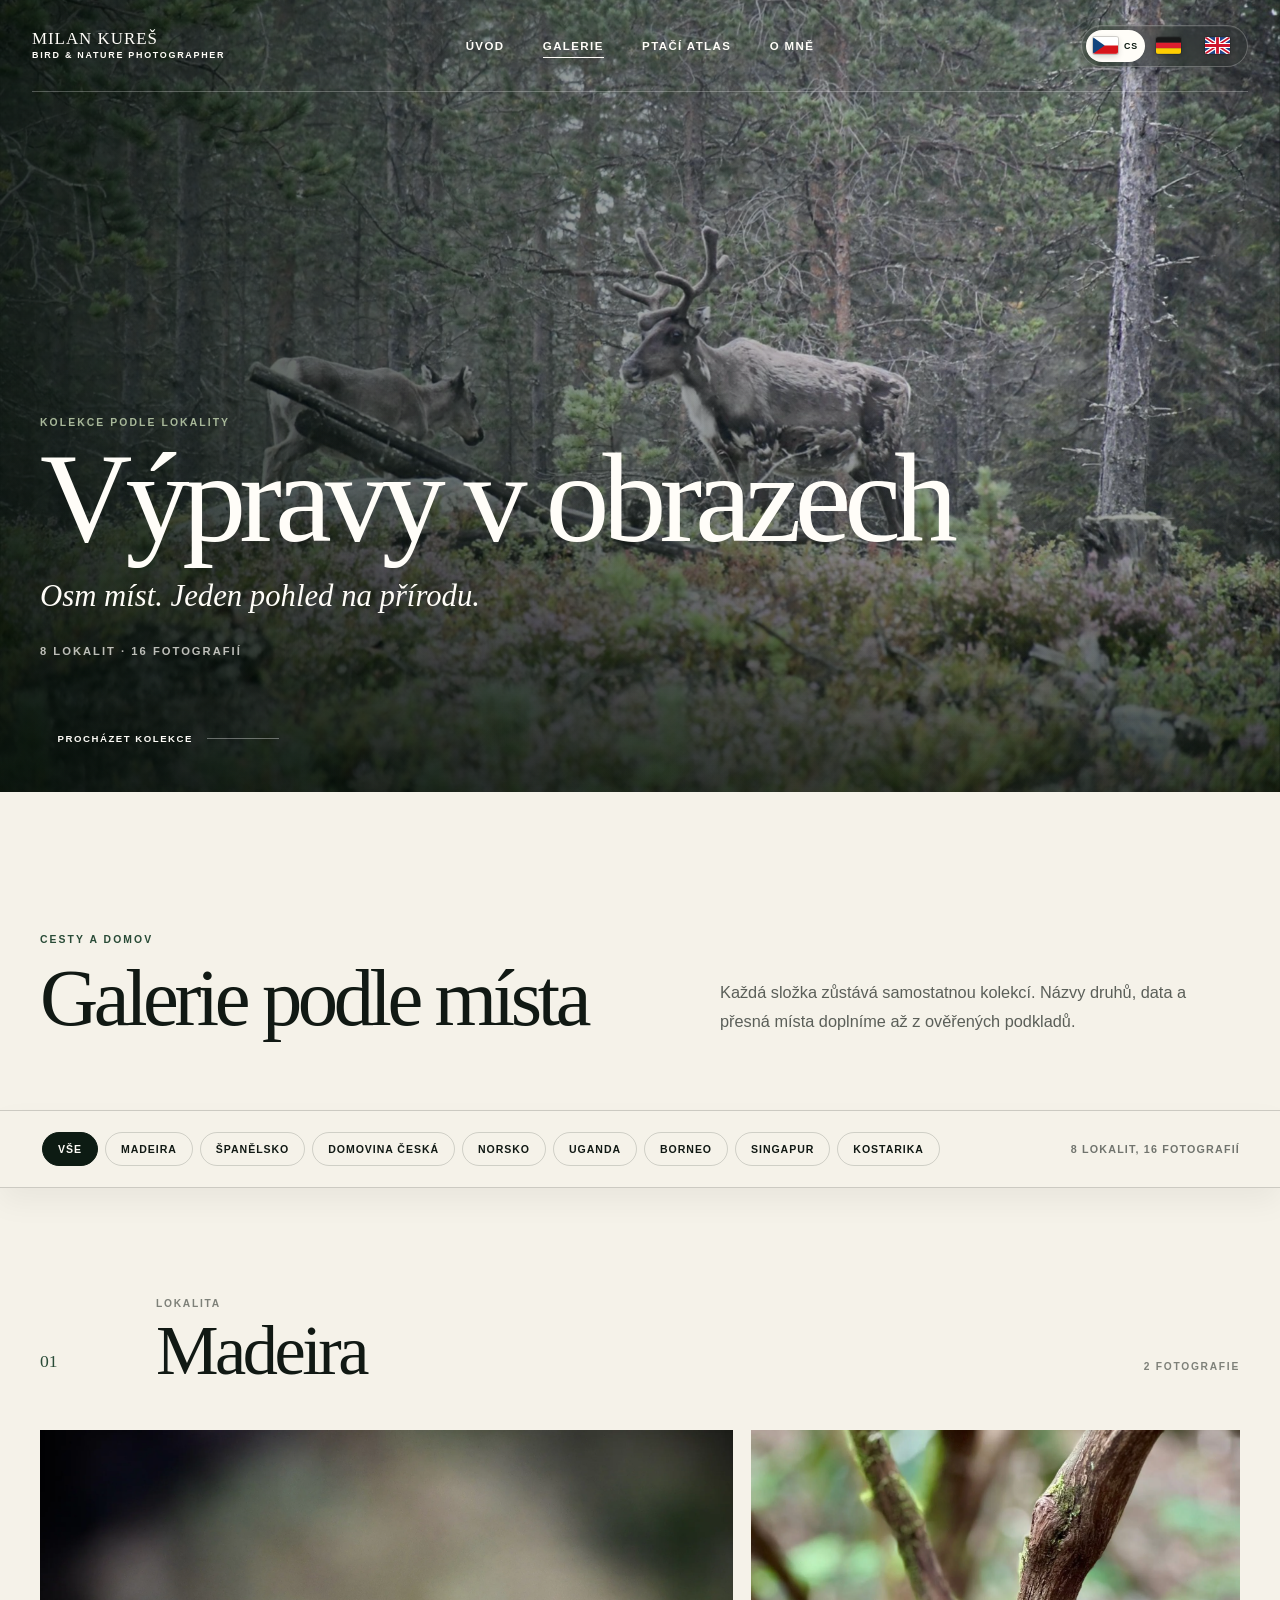
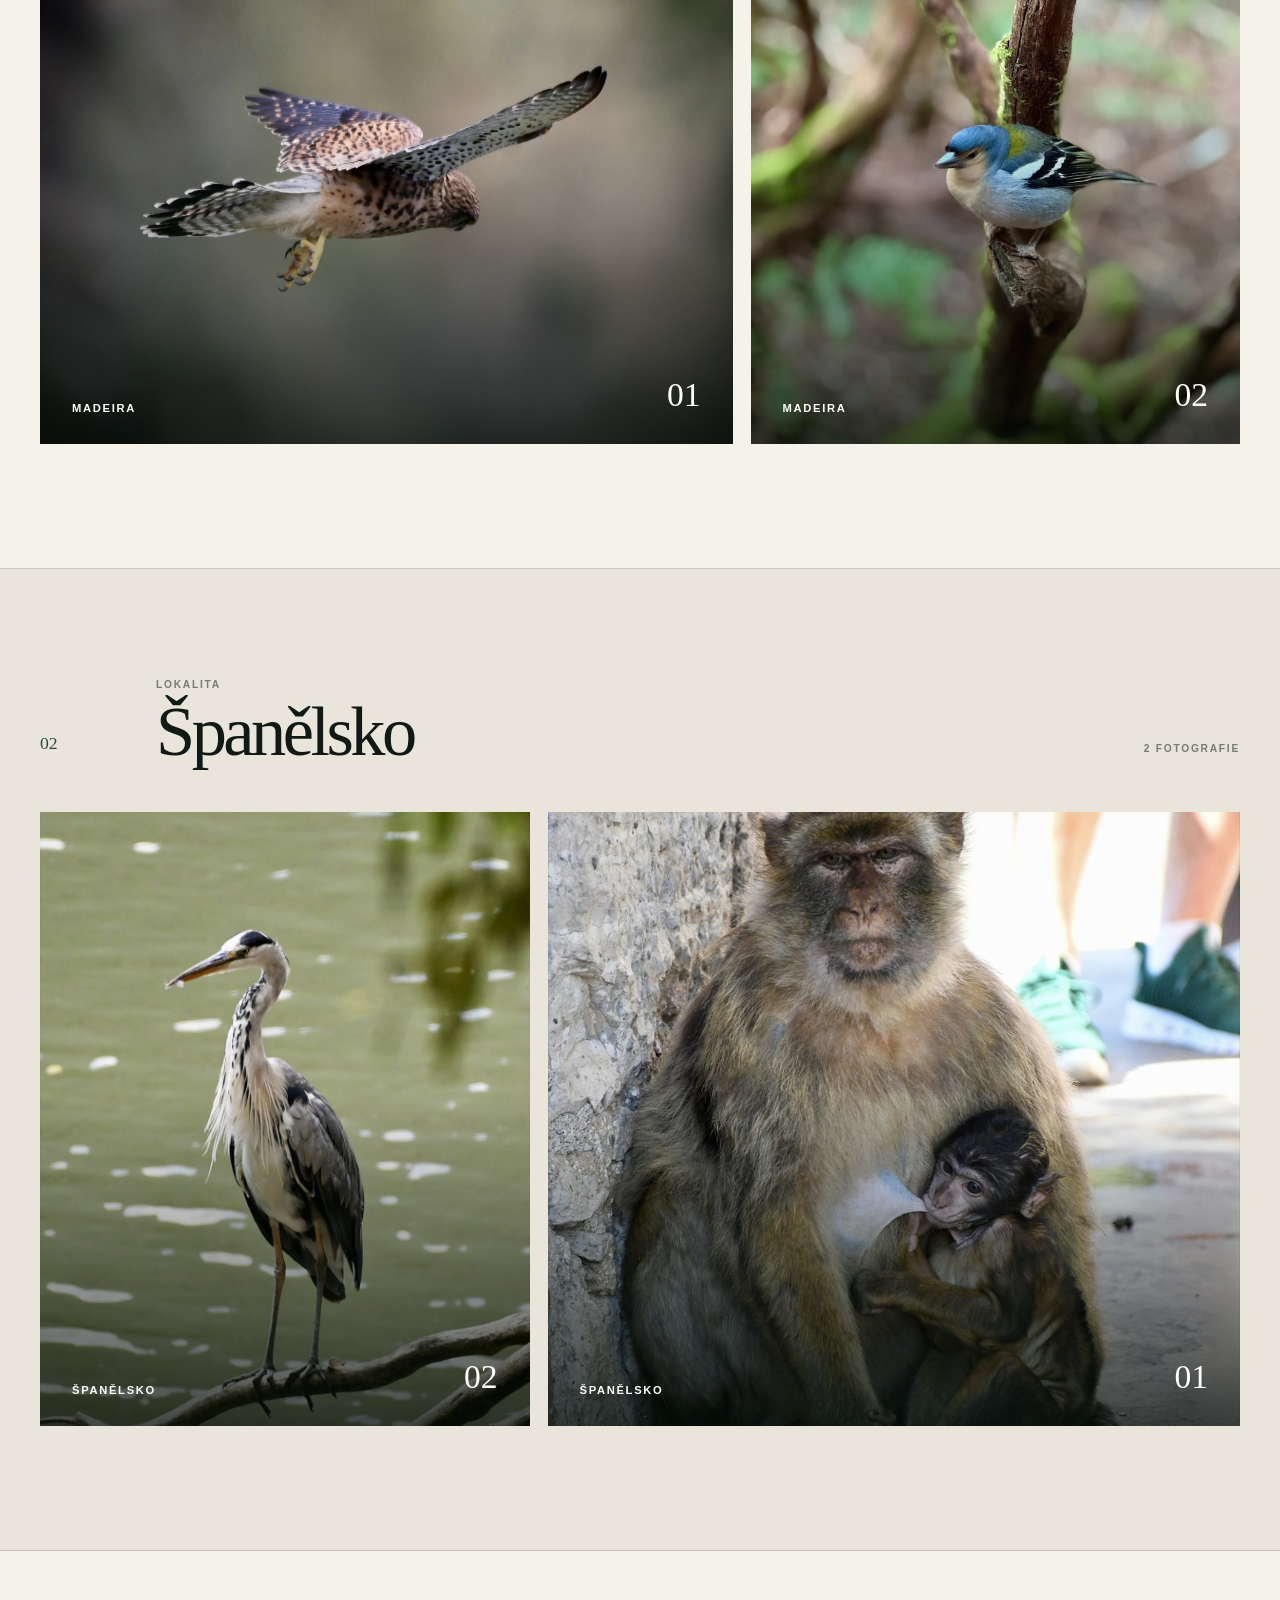
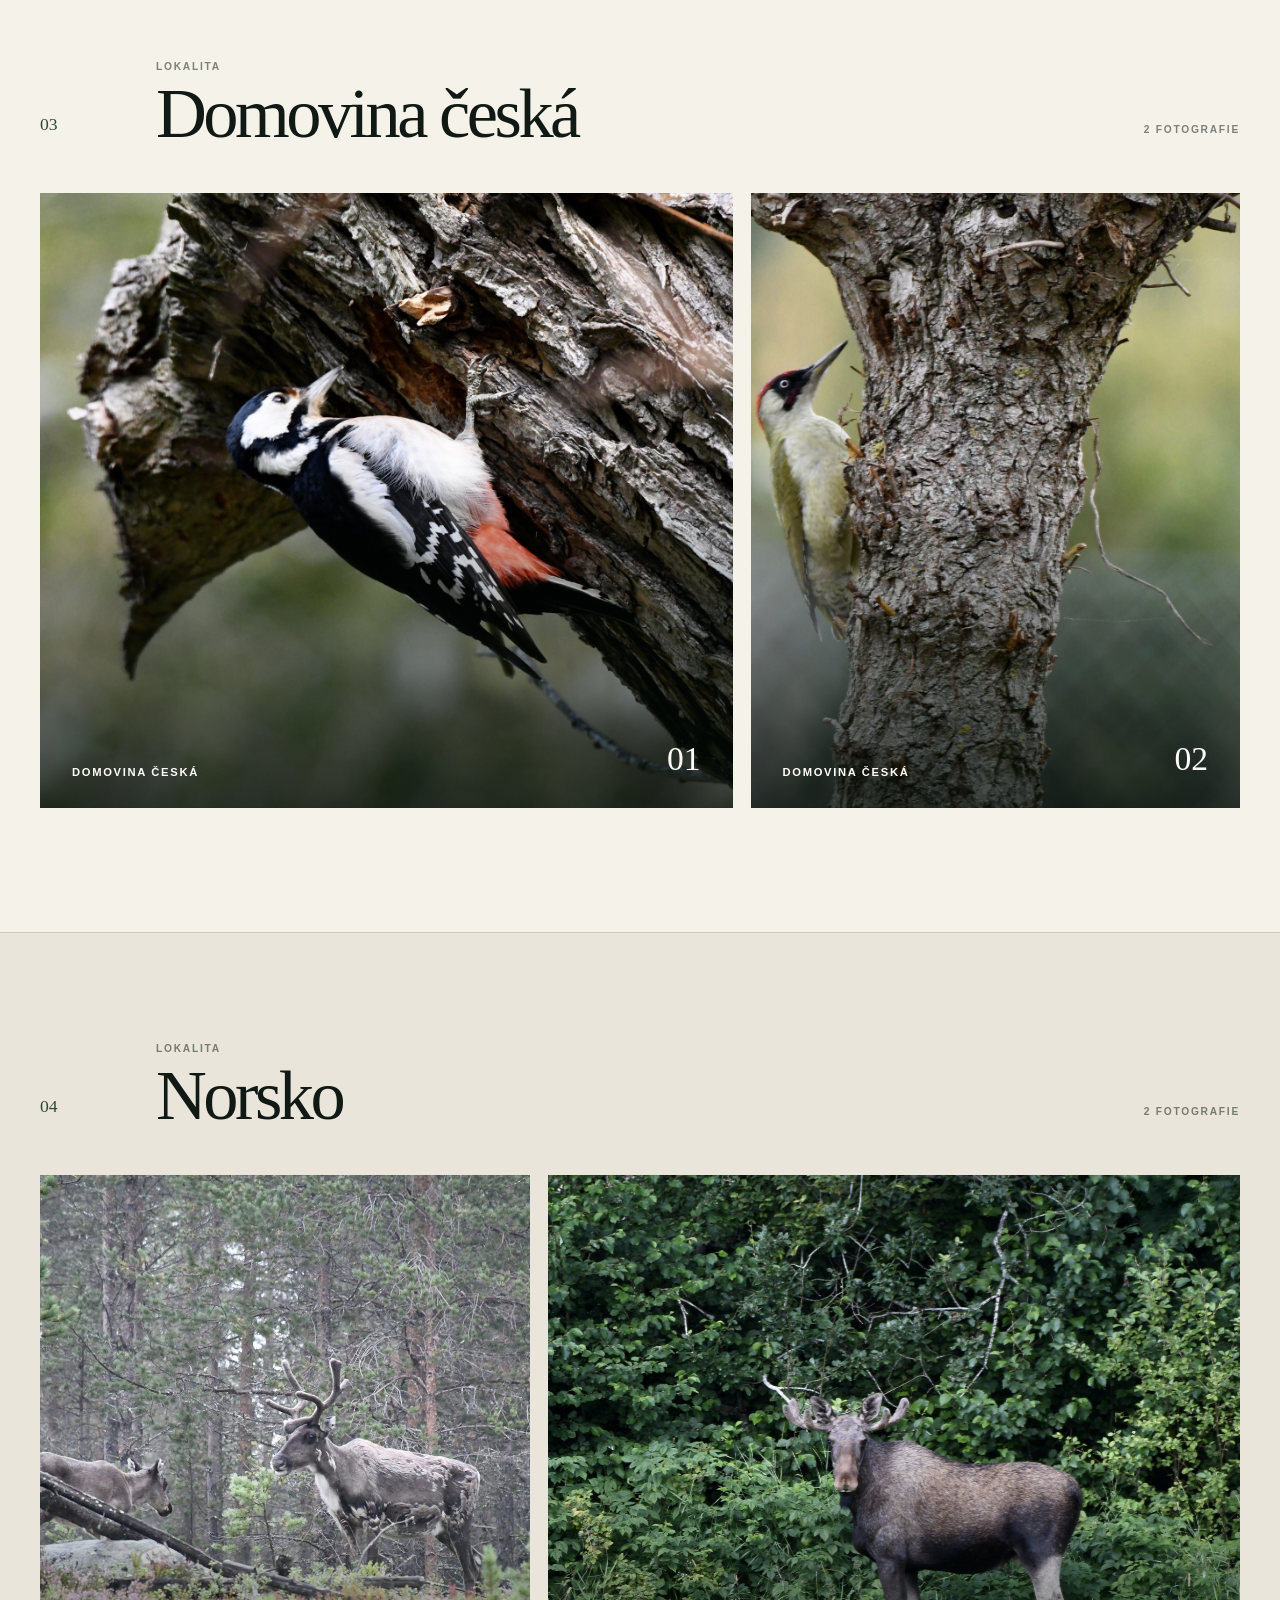
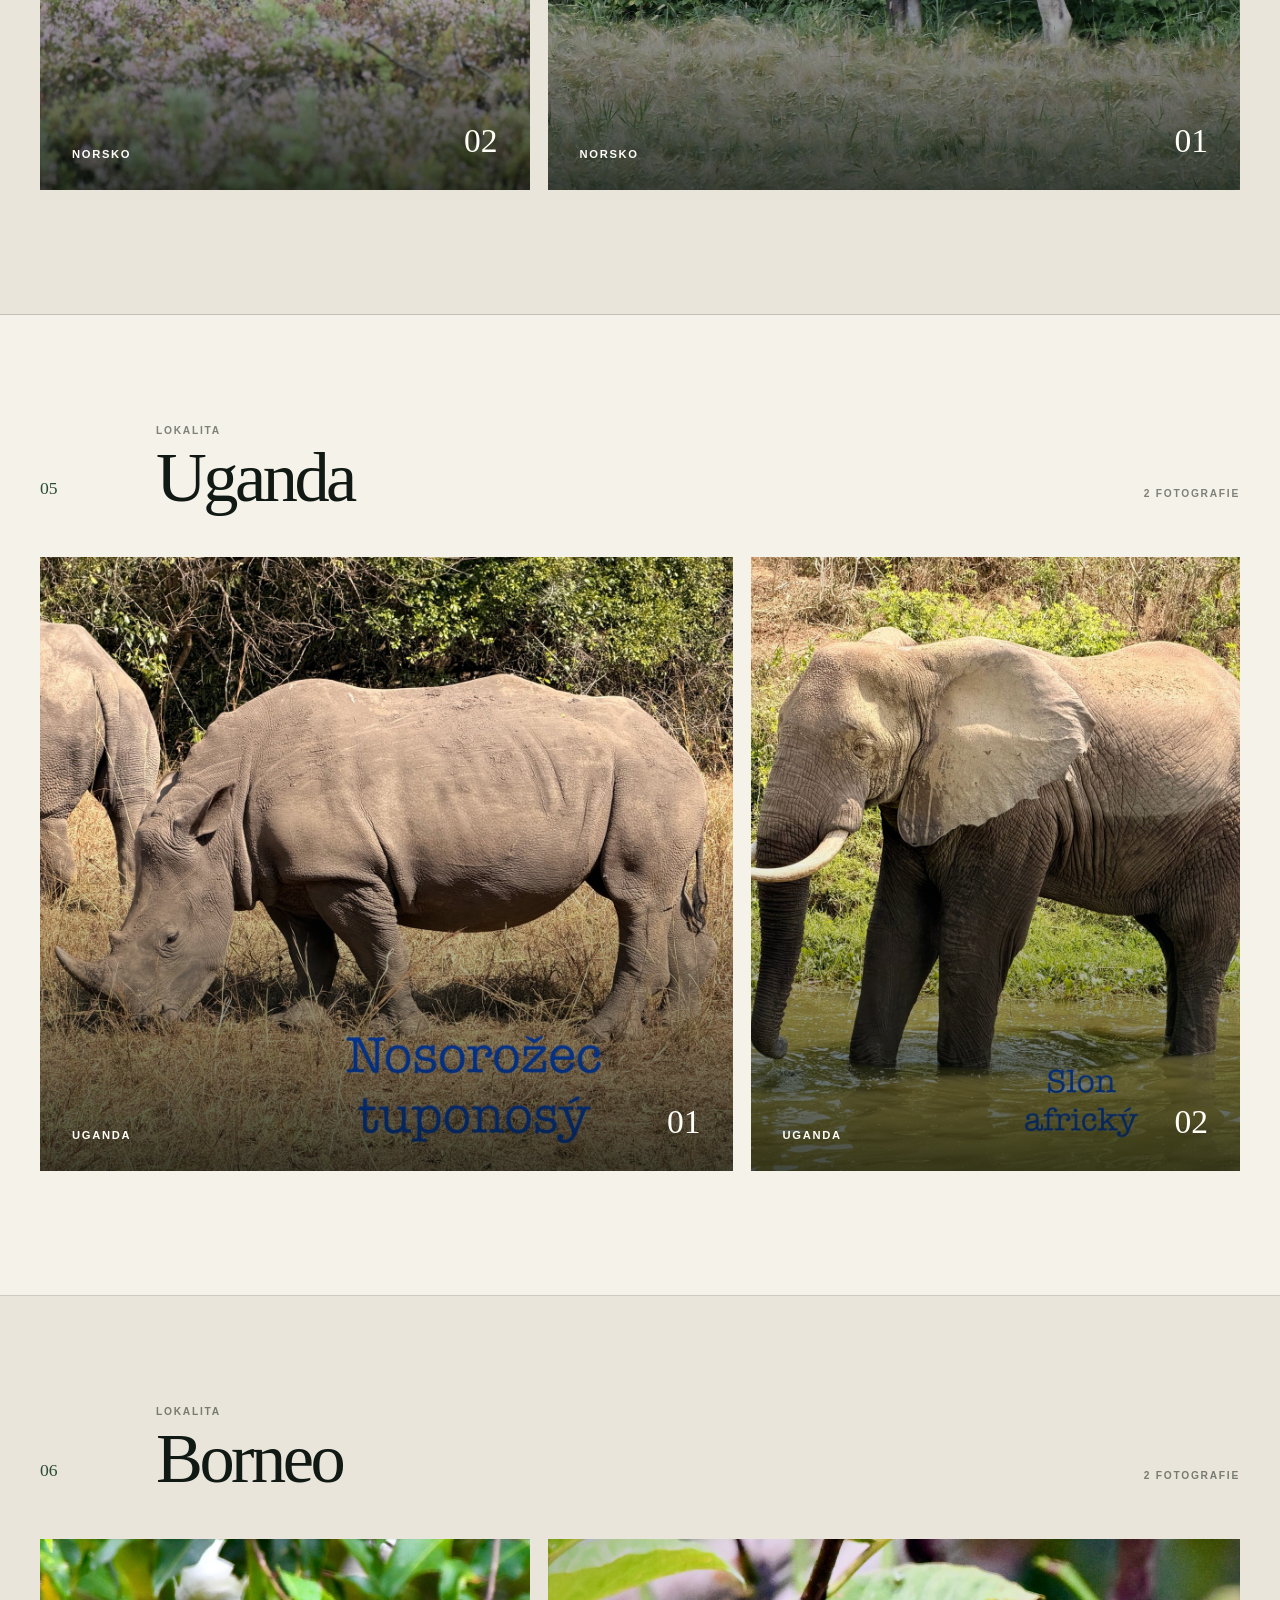
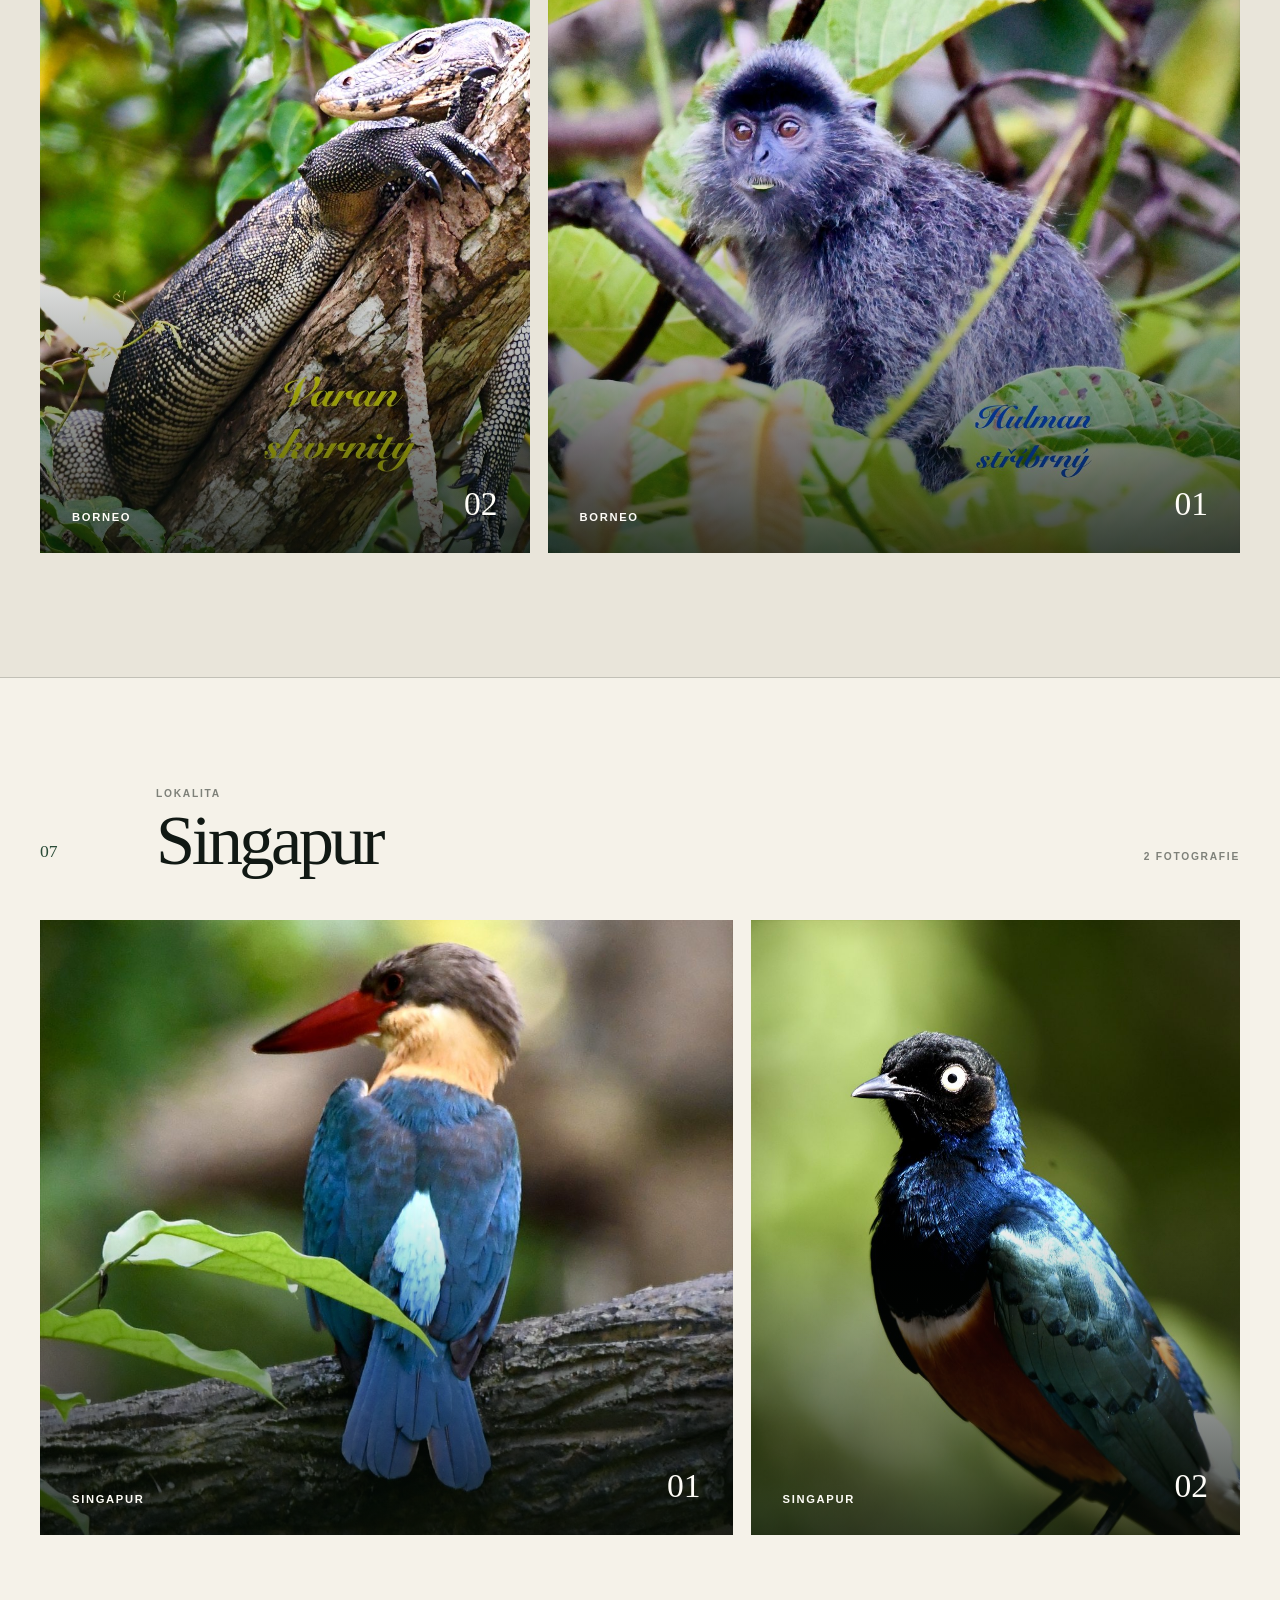
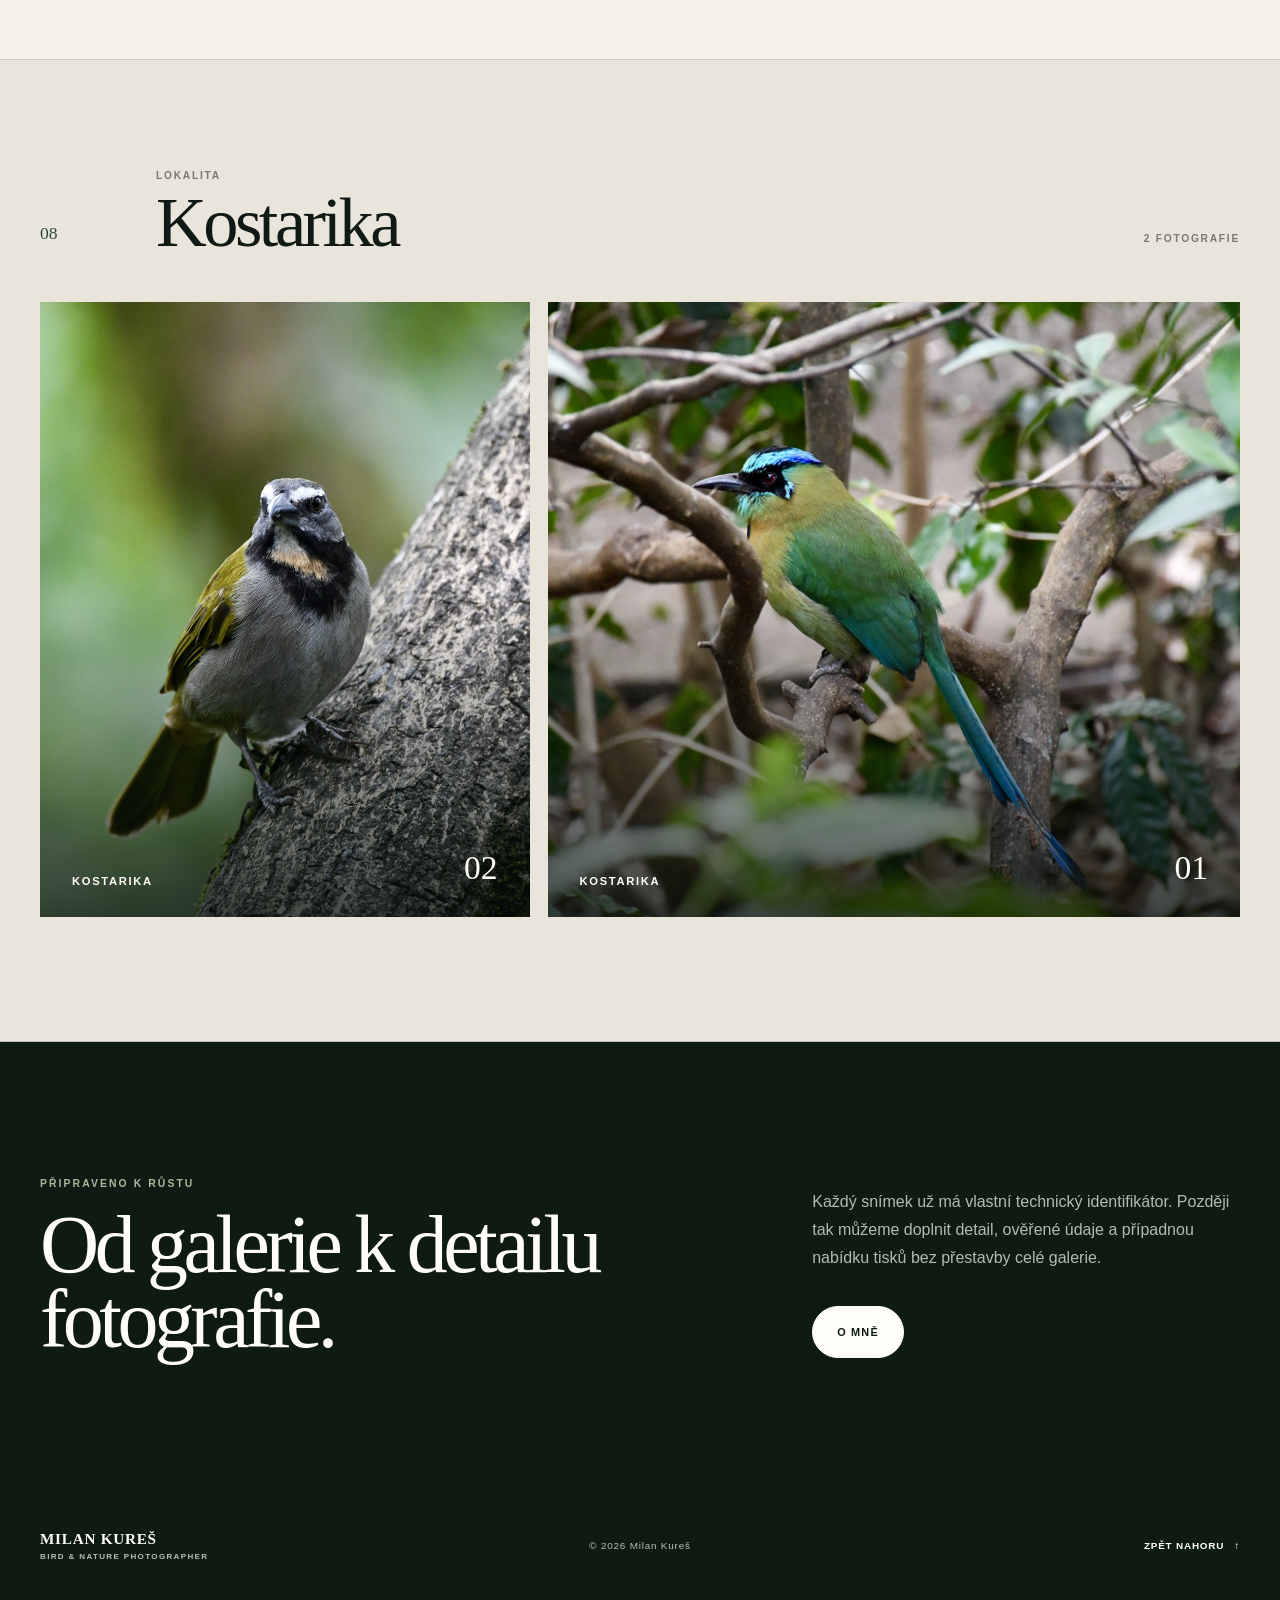
==== galerie.html @ a2dcc5b9 "Přidat náhled fotografického portfolia Milana Kureše" ====
<!doctype html>
<html lang="cs">
  <head>
    <meta charset="utf-8">
    <meta name="viewport" content="width=device-width, initial-scale=1">
    <meta name="theme-color" content="#0d1b13">
    <meta name="description" content="Fotografické kolekce Milana Kureše uspořádané podle lokalit.">
    <title>Galerie podle lokalit | Milan Kureš</title>
    <link rel="stylesheet" href="./styles.css">
    <script>document.documentElement.classList.add('js');</script>
  </head>
  <body class="gallery-page">
    <a class="skip-link" href="#main-content" data-i18n="skipLink">Přejít na obsah</a>

    <header class="site-header" id="site-header">
      <div class="nav-shell">
        <a class="brand" href="./index.html#uvod" aria-label="Milan Kureš, úvod">
          <span class="brand-name">MILAN KUREŠ</span>
          <span class="brand-subtitle" data-i18n="brandSubtitle">BIRD &amp; NATURE PHOTOGRAPHER</span>
        </a>

        <nav class="site-nav" id="site-nav" data-i18n-aria-label="mainNavLabel" aria-label="Hlavní navigace">
          <a href="./index.html#uvod" data-i18n="navHome">Úvod</a>
          <a href="./galerie.html" data-i18n="navGallery" aria-current="page">Galerie</a>
          <a href="./index.html#atlas" data-i18n="navAtlas">Ptačí atlas</a>
          <a href="./o-mne.html" data-i18n="navAbout">O mně</a>
        </nav>

        <div class="header-actions">
          <div class="language-switcher" role="group" data-i18n-aria-label="languageLabel" aria-label="Zvolit jazyk">
            <button class="language-button is-active" type="button" data-language="cs" aria-pressed="true" aria-label="Čeština" title="Čeština">
              <svg class="flag-svg" viewBox="0 0 30 20" aria-hidden="true" focusable="false">
                <rect width="30" height="10" fill="#fff"></rect>
                <rect y="10" width="30" height="10" fill="#d7141a"></rect>
                <path d="M0 0 14 10 0 20Z" fill="#11457e"></path>
              </svg>
              <span class="language-code">CS</span>
            </button>
            <button class="language-button" type="button" data-language="de" aria-pressed="false" aria-label="Deutsch" title="Deutsch">
              <svg class="flag-svg" viewBox="0 0 30 20" aria-hidden="true" focusable="false">
                <rect width="30" height="6.67" fill="#181818"></rect>
                <rect y="6.67" width="30" height="6.67" fill="#dd1e2f"></rect>
                <rect y="13.34" width="30" height="6.66" fill="#ffce00"></rect>
              </svg>
              <span class="language-code">DE</span>
            </button>
            <button class="language-button" type="button" data-language="en" aria-pressed="false" aria-label="English" title="English">
              <svg class="flag-svg" viewBox="0 0 30 20" aria-hidden="true" focusable="false">
                <rect width="30" height="20" fill="#21468b"></rect>
                <path d="M0 0 30 20M30 0 0 20" stroke="#fff" stroke-width="5"></path>
                <path d="M0 0 30 20M30 0 0 20" stroke="#cf142b" stroke-width="2"></path>
                <path d="M15 0v20M0 10h30" stroke="#fff" stroke-width="6"></path>
                <path d="M15 0v20M0 10h30" stroke="#cf142b" stroke-width="3.4"></path>
              </svg>
              <span class="language-code">EN</span>
            </button>
          </div>

          <button class="nav-toggle" type="button" aria-expanded="false" aria-controls="site-nav" data-i18n-aria-label="menuOpenLabel" aria-label="Otevřít menu">
            <span></span>
            <span></span>
          </button>
        </div>
      </div>
    </header>

    <main id="main-content">
      <section class="location-hero" id="galerie-top" aria-labelledby="location-hero-title">
        <img class="location-hero-image" src="./assets/locations/norsko/02.jpg" alt="" fetchpriority="high">
        <div class="location-hero-shade" aria-hidden="true"></div>
        <div class="content-width location-hero-content">
          <p class="section-kicker section-kicker-light" data-i18n="heroKicker">KOLEKCE PODLE LOKALITY</p>
          <h1 id="location-hero-title" data-i18n="heroTitle">Výpravy v obrazech</h1>
          <p class="location-hero-lead" data-i18n="heroLead">Osm míst. Jeden pohled na přírodu.</p>
          <p class="location-hero-count" data-i18n="heroCount">8 lokalit · 16 fotografií</p>
        </div>
        <a class="scroll-cue" href="#kolekce">
          <span data-i18n="discoverCollections">Procházet kolekce</span>
          <span class="scroll-line" aria-hidden="true"></span>
        </a>
      </section>

      <section class="location-gallery" id="kolekce" aria-labelledby="collections-title">
        <div class="content-width location-gallery-heading reveal">
          <div>
            <p class="section-kicker" data-i18n="collectionsKicker">CESTY A DOMOV</p>
            <h2 id="collections-title" data-i18n="collectionsTitle">Galerie podle místa</h2>
          </div>
          <p data-i18n="collectionsIntro">Každá složka zůstává samostatnou kolekcí. Názvy druhů, data a přesná místa doplníme až z ověřených podkladů.</p>
        </div>

        <div class="location-toolbar-shell">
          <div class="content-width location-toolbar">
            <div class="location-filter-list" role="group" data-i18n-aria-label="filterLabel" aria-label="Filtrovat podle lokality">
              <button class="location-filter is-active" type="button" data-location-filter="vse" aria-pressed="true" data-i18n="filterAll">Vše</button>
              <button class="location-filter" type="button" data-location-filter="madeira" aria-pressed="false" data-i18n="locMadeira">Madeira</button>
              <button class="location-filter" type="button" data-location-filter="spanelsko" aria-pressed="false" data-i18n="locSpain">Španělsko</button>
              <button class="location-filter" type="button" data-location-filter="domovina-ceska" aria-pressed="false" data-i18n="locCzechia">Domovina česká</button>
              <button class="location-filter" type="button" data-location-filter="norsko" aria-pressed="false" data-i18n="locNorway">Norsko</button>
              <button class="location-filter" type="button" data-location-filter="uganda" aria-pressed="false" data-i18n="locUganda">Uganda</button>
              <button class="location-filter" type="button" data-location-filter="borneo" aria-pressed="false" data-i18n="locBorneo">Borneo</button>
              <button class="location-filter" type="button" data-location-filter="singapur" aria-pressed="false" data-i18n="locSingapore">Singapur</button>
              <button class="location-filter" type="button" data-location-filter="costarika" aria-pressed="false" data-i18n="locCostaRica">Kostarika</button>
            </div>
            <span class="location-status" id="location-status" aria-live="polite">8 lokalit, 16 fotografií</span>
          </div>
        </div>

        <div class="location-collection-list">
          <section class="location-collection" id="madeira" data-location="madeira" aria-labelledby="madeira-title">
            <div class="content-width">
              <header class="location-collection-heading reveal">
                <span class="location-index">01</span>
                <div><p data-i18n="collectionLabel">LOKALITA</p><h2 id="madeira-title" data-i18n="locMadeira">Madeira</h2></div>
                <span data-i18n="twoPhotos">2 fotografie</span>
              </header>
              <div class="location-photo-grid">
                <button class="location-photo-card reveal" type="button" data-location-key="locMadeira" data-sequence="01" data-full="./assets/madeira/web/dsc-4094.webp" data-product-id="madeira-01">
                  <img src="./assets/madeira/web/dsc-4094.webp" alt="" loading="lazy" decoding="async">
                  <span class="location-card-shade"></span><span class="location-card-meta"><small data-i18n="locMadeira">Madeira</small><strong>01</strong></span><span class="photo-open" aria-hidden="true"><svg viewBox="0 0 24 24"><path d="M8 3H3v5M16 3h5v5M21 16v5h-5M3 16v5h5"></path></svg></span>
                </button>
                <button class="location-photo-card reveal" type="button" data-location-key="locMadeira" data-sequence="02" data-full="./assets/madeira/web/img-0983.webp" data-product-id="madeira-02">
                  <img src="./assets/madeira/web/img-0983.webp" alt="" loading="lazy" decoding="async">
                  <span class="location-card-shade"></span><span class="location-card-meta"><small data-i18n="locMadeira">Madeira</small><strong>02</strong></span><span class="photo-open" aria-hidden="true"><svg viewBox="0 0 24 24"><path d="M8 3H3v5M16 3h5v5M21 16v5h-5M3 16v5h5"></path></svg></span>
                </button>
              </div>
            </div>
          </section>

          <section class="location-collection" id="spanelsko" data-location="spanelsko" aria-labelledby="spanelsko-title">
            <div class="content-width">
              <header class="location-collection-heading reveal">
                <span class="location-index">02</span>
                <div><p data-i18n="collectionLabel">LOKALITA</p><h2 id="spanelsko-title" data-i18n="locSpain">Španělsko</h2></div>
                <span data-i18n="twoPhotos">2 fotografie</span>
              </header>
              <div class="location-photo-grid">
                <button class="location-photo-card reveal" type="button" data-location-key="locSpain" data-sequence="01" data-full="./assets/locations/spanelsko/01.jpg" data-product-id="spanelsko-01">
                  <img src="./assets/locations/spanelsko/01.jpg" alt="" loading="lazy" decoding="async">
                  <span class="location-card-shade"></span><span class="location-card-meta"><small data-i18n="locSpain">Španělsko</small><strong>01</strong></span><span class="photo-open" aria-hidden="true"><svg viewBox="0 0 24 24"><path d="M8 3H3v5M16 3h5v5M21 16v5h-5M3 16v5h5"></path></svg></span>
                </button>
                <button class="location-photo-card reveal" type="button" data-location-key="locSpain" data-sequence="02" data-full="./assets/locations/spanelsko/02.jpg" data-product-id="spanelsko-02">
                  <img src="./assets/locations/spanelsko/02.jpg" alt="" loading="lazy" decoding="async">
                  <span class="location-card-shade"></span><span class="location-card-meta"><small data-i18n="locSpain">Španělsko</small><strong>02</strong></span><span class="photo-open" aria-hidden="true"><svg viewBox="0 0 24 24"><path d="M8 3H3v5M16 3h5v5M21 16v5h-5M3 16v5h5"></path></svg></span>
                </button>
              </div>
            </div>
          </section>

          <section class="location-collection" id="domovina-ceska" data-location="domovina-ceska" aria-labelledby="domovina-title">
            <div class="content-width">
              <header class="location-collection-heading reveal">
                <span class="location-index">03</span>
                <div><p data-i18n="collectionLabel">LOKALITA</p><h2 id="domovina-title" data-i18n="locCzechia">Domovina česká</h2></div>
                <span data-i18n="twoPhotos">2 fotografie</span>
              </header>
              <div class="location-photo-grid">
                <button class="location-photo-card reveal" type="button" data-location-key="locCzechia" data-sequence="01" data-full="./assets/locations/domovina-ceska/01.jpg" data-product-id="domovina-ceska-01">
                  <img src="./assets/locations/domovina-ceska/01.jpg" alt="" loading="lazy" decoding="async">
                  <span class="location-card-shade"></span><span class="location-card-meta"><small data-i18n="locCzechia">Domovina česká</small><strong>01</strong></span><span class="photo-open" aria-hidden="true"><svg viewBox="0 0 24 24"><path d="M8 3H3v5M16 3h5v5M21 16v5h-5M3 16v5h5"></path></svg></span>
                </button>
                <button class="location-photo-card reveal" type="button" data-location-key="locCzechia" data-sequence="02" data-full="./assets/locations/domovina-ceska/02.jpg" data-product-id="domovina-ceska-02">
                  <img src="./assets/locations/domovina-ceska/02.jpg" alt="" loading="lazy" decoding="async">
                  <span class="location-card-shade"></span><span class="location-card-meta"><small data-i18n="locCzechia">Domovina česká</small><strong>02</strong></span><span class="photo-open" aria-hidden="true"><svg viewBox="0 0 24 24"><path d="M8 3H3v5M16 3h5v5M21 16v5h-5M3 16v5h5"></path></svg></span>
                </button>
              </div>
            </div>
          </section>

          <section class="location-collection" id="norsko" data-location="norsko" aria-labelledby="norsko-title">
            <div class="content-width">
              <header class="location-collection-heading reveal">
                <span class="location-index">04</span>
                <div><p data-i18n="collectionLabel">LOKALITA</p><h2 id="norsko-title" data-i18n="locNorway">Norsko</h2></div>
                <span data-i18n="twoPhotos">2 fotografie</span>
              </header>
              <div class="location-photo-grid">
                <button class="location-photo-card reveal" type="button" data-location-key="locNorway" data-sequence="01" data-full="./assets/locations/norsko/01.jpg" data-product-id="norsko-01">
                  <img src="./assets/locations/norsko/01.jpg" alt="" loading="lazy" decoding="async">
                  <span class="location-card-shade"></span><span class="location-card-meta"><small data-i18n="locNorway">Norsko</small><strong>01</strong></span><span class="photo-open" aria-hidden="true"><svg viewBox="0 0 24 24"><path d="M8 3H3v5M16 3h5v5M21 16v5h-5M3 16v5h5"></path></svg></span>
                </button>
                <button class="location-photo-card reveal" type="button" data-location-key="locNorway" data-sequence="02" data-full="./assets/locations/norsko/02.jpg" data-product-id="norsko-02">
                  <img src="./assets/locations/norsko/02.jpg" alt="" loading="lazy" decoding="async">
                  <span class="location-card-shade"></span><span class="location-card-meta"><small data-i18n="locNorway">Norsko</small><strong>02</strong></span><span class="photo-open" aria-hidden="true"><svg viewBox="0 0 24 24"><path d="M8 3H3v5M16 3h5v5M21 16v5h-5M3 16v5h5"></path></svg></span>
                </button>
              </div>
            </div>
          </section>

          <section class="location-collection" id="uganda" data-location="uganda" aria-labelledby="uganda-title">
            <div class="content-width">
              <header class="location-collection-heading reveal">
                <span class="location-index">05</span>
                <div><p data-i18n="collectionLabel">LOKALITA</p><h2 id="uganda-title" data-i18n="locUganda">Uganda</h2></div>
                <span data-i18n="twoPhotos">2 fotografie</span>
              </header>
              <div class="location-photo-grid">
                <button class="location-photo-card reveal" type="button" data-location-key="locUganda" data-sequence="01" data-full="./assets/locations/uganda/01.jpg" data-product-id="uganda-01">
                  <img src="./assets/locations/uganda/01.jpg" alt="" loading="lazy" decoding="async">
                  <span class="location-card-shade"></span><span class="location-card-meta"><small data-i18n="locUganda">Uganda</small><strong>01</strong></span><span class="photo-open" aria-hidden="true"><svg viewBox="0 0 24 24"><path d="M8 3H3v5M16 3h5v5M21 16v5h-5M3 16v5h5"></path></svg></span>
                </button>
                <button class="location-photo-card reveal" type="button" data-location-key="locUganda" data-sequence="02" data-full="./assets/locations/uganda/02.jpg" data-product-id="uganda-02">
                  <img src="./assets/locations/uganda/02.jpg" alt="" loading="lazy" decoding="async">
                  <span class="location-card-shade"></span><span class="location-card-meta"><small data-i18n="locUganda">Uganda</small><strong>02</strong></span><span class="photo-open" aria-hidden="true"><svg viewBox="0 0 24 24"><path d="M8 3H3v5M16 3h5v5M21 16v5h-5M3 16v5h5"></path></svg></span>
                </button>
              </div>
            </div>
          </section>

          <section class="location-collection" id="borneo" data-location="borneo" aria-labelledby="borneo-title">
            <div class="content-width">
              <header class="location-collection-heading reveal">
                <span class="location-index">06</span>
                <div><p data-i18n="collectionLabel">LOKALITA</p><h2 id="borneo-title" data-i18n="locBorneo">Borneo</h2></div>
                <span data-i18n="twoPhotos">2 fotografie</span>
              </header>
              <div class="location-photo-grid">
                <button class="location-photo-card reveal" type="button" data-location-key="locBorneo" data-sequence="01" data-full="./assets/locations/borneo/01.jpg" data-product-id="borneo-01">
                  <img src="./assets/locations/borneo/01.jpg" alt="" loading="lazy" decoding="async">
                  <span class="location-card-shade"></span><span class="location-card-meta"><small data-i18n="locBorneo">Borneo</small><strong>01</strong></span><span class="photo-open" aria-hidden="true"><svg viewBox="0 0 24 24"><path d="M8 3H3v5M16 3h5v5M21 16v5h-5M3 16v5h5"></path></svg></span>
                </button>
                <button class="location-photo-card reveal" type="button" data-location-key="locBorneo" data-sequence="02" data-full="./assets/locations/borneo/02.jpg" data-product-id="borneo-02">
                  <img src="./assets/locations/borneo/02.jpg" alt="" loading="lazy" decoding="async">
                  <span class="location-card-shade"></span><span class="location-card-meta"><small data-i18n="locBorneo">Borneo</small><strong>02</strong></span><span class="photo-open" aria-hidden="true"><svg viewBox="0 0 24 24"><path d="M8 3H3v5M16 3h5v5M21 16v5h-5M3 16v5h5"></path></svg></span>
                </button>
              </div>
            </div>
          </section>

          <section class="location-collection" id="singapur" data-location="singapur" aria-labelledby="singapur-title">
            <div class="content-width">
              <header class="location-collection-heading reveal">
                <span class="location-index">07</span>
                <div><p data-i18n="collectionLabel">LOKALITA</p><h2 id="singapur-title" data-i18n="locSingapore">Singapur</h2></div>
                <span data-i18n="twoPhotos">2 fotografie</span>
              </header>
              <div class="location-photo-grid">
                <button class="location-photo-card reveal" type="button" data-location-key="locSingapore" data-sequence="01" data-full="./assets/locations/singapur/01.jpg" data-product-id="singapur-01">
                  <img src="./assets/locations/singapur/01.jpg" alt="" loading="lazy" decoding="async">
                  <span class="location-card-shade"></span><span class="location-card-meta"><small data-i18n="locSingapore">Singapur</small><strong>01</strong></span><span class="photo-open" aria-hidden="true"><svg viewBox="0 0 24 24"><path d="M8 3H3v5M16 3h5v5M21 16v5h-5M3 16v5h5"></path></svg></span>
                </button>
                <button class="location-photo-card reveal" type="button" data-location-key="locSingapore" data-sequence="02" data-full="./assets/locations/singapur/02.jpg" data-product-id="singapur-02">
                  <img src="./assets/locations/singapur/02.jpg" alt="" loading="lazy" decoding="async">
                  <span class="location-card-shade"></span><span class="location-card-meta"><small data-i18n="locSingapore">Singapur</small><strong>02</strong></span><span class="photo-open" aria-hidden="true"><svg viewBox="0 0 24 24"><path d="M8 3H3v5M16 3h5v5M21 16v5h-5M3 16v5h5"></path></svg></span>
                </button>
              </div>
            </div>
          </section>

          <section class="location-collection" id="costarika" data-location="costarika" aria-labelledby="costarika-title">
            <div class="content-width">
              <header class="location-collection-heading reveal">
                <span class="location-index">08</span>
                <div><p data-i18n="collectionLabel">LOKALITA</p><h2 id="costarika-title" data-i18n="locCostaRica">Kostarika</h2></div>
                <span data-i18n="twoPhotos">2 fotografie</span>
              </header>
              <div class="location-photo-grid">
                <button class="location-photo-card reveal" type="button" data-location-key="locCostaRica" data-sequence="01" data-full="./assets/locations/costarika/01.jpg" data-product-id="costarika-01">
                  <img src="./assets/locations/costarika/01.jpg" alt="" loading="lazy" decoding="async">
                  <span class="location-card-shade"></span><span class="location-card-meta"><small data-i18n="locCostaRica">Kostarika</small><strong>01</strong></span><span class="photo-open" aria-hidden="true"><svg viewBox="0 0 24 24"><path d="M8 3H3v5M16 3h5v5M21 16v5h-5M3 16v5h5"></path></svg></span>
                </button>
                <button class="location-photo-card reveal" type="button" data-location-key="locCostaRica" data-sequence="02" data-full="./assets/locations/costarika/02.jpg" data-product-id="costarika-02">
                  <img src="./assets/locations/costarika/02.jpg" alt="" loading="lazy" decoding="async">
                  <span class="location-card-shade"></span><span class="location-card-meta"><small data-i18n="locCostaRica">Kostarika</small><strong>02</strong></span><span class="photo-open" aria-hidden="true"><svg viewBox="0 0 24 24"><path d="M8 3H3v5M16 3h5v5M21 16v5h-5M3 16v5h5"></path></svg></span>
                </button>
              </div>
            </div>
          </section>
        </div>
      </section>

      <section class="gallery-future" aria-labelledby="future-title">
        <div class="content-width gallery-future-layout reveal">
          <div>
            <p class="section-kicker section-kicker-light" data-i18n="futureKicker">PŘIPRAVENO K RŮSTU</p>
            <h2 id="future-title" data-i18n="futureTitle">Od galerie k detailu fotografie.</h2>
          </div>
          <div>
            <p data-i18n="futureText">Každý snímek už má vlastní technický identifikátor. Později tak můžeme doplnit detail, ověřené údaje a případnou nabídku tisků bez přestavby celé galerie.</p>
            <a class="button button-primary" href="./o-mne.html" data-i18n="navAbout">O mně</a>
          </div>
        </div>
      </section>
    </main>

    <footer class="site-footer">
      <div class="content-width footer-layout">
        <div>
          <strong>MILAN KUREŠ</strong>
          <span data-i18n="brandSubtitle">BIRD &amp; NATURE PHOTOGRAPHER</span>
        </div>
        <p>© 2026 Milan Kureš</p>
        <a href="#galerie-top"><span data-i18n="backToTop">Zpět nahoru</span><span aria-hidden="true">↑</span></a>
      </div>
    </footer>

    <dialog class="lightbox" id="lightbox" aria-labelledby="lightbox-title">
      <button class="lightbox-close" type="button" data-lightbox-close data-i18n-aria-label="closePhoto" aria-label="Zavřít fotografii">
        <svg viewBox="0 0 24 24" aria-hidden="true"><path d="m5 5 14 14M19 5 5 19"></path></svg>
      </button>
      <button class="lightbox-arrow lightbox-previous" type="button" id="lightbox-previous" data-i18n-aria-label="previousPhoto" aria-label="Předchozí fotografie">
        <svg viewBox="0 0 24 24" aria-hidden="true"><path d="m15 5-7 7 7 7"></path></svg>
      </button>
      <figure>
        <img id="lightbox-image" src="./assets/madeira/web/dsc-4094.webp" alt="">
        <figcaption>
          <span id="lightbox-category"></span>
          <strong id="lightbox-title"></strong>
        </figcaption>
      </figure>
      <button class="lightbox-arrow lightbox-next" type="button" id="lightbox-next" data-i18n-aria-label="nextPhoto" aria-label="Další fotografie">
        <svg viewBox="0 0 24 24" aria-hidden="true"><path d="m9 5 7 7-7 7"></path></svg>
      </button>
    </dialog>

    <noscript><p class="noscript">Pro přepínání jazyků, filtrování galerie a prohlížení fotografií je potřeba zapnout JavaScript.</p></noscript>
    <script src="./gallery.js" defer></script>
  </body>
</html>
---- styles.css ----
:root {
  --ink: #111914;
  --forest: #173525;
  --forest-deep: #0d1b13;
  --forest-soft: #294b37;
  --moss: #a8b89a;
  --sage: #d5ddd0;
  --paper: #f5f2e9;
  --paper-deep: #e9e5da;
  --sand: #d5b78f;
  --white: #fffdf8;
  --line: rgba(17, 25, 20, 0.18);
  --header-height: 92px;
  --content: 1420px;
  --ease: cubic-bezier(0.22, 1, 0.36, 1);
}

*,
*::before,
*::after {
  box-sizing: border-box;
}

html {
  scroll-behavior: smooth;
  scroll-padding-top: var(--header-height);
}

body {
  margin: 0;
  overflow-x: hidden;
  background: var(--paper);
  color: var(--ink);
  font-family: "Segoe UI", "Helvetica Neue", Arial, sans-serif;
  -webkit-font-smoothing: antialiased;
  text-rendering: optimizeLegibility;
}

body.lightbox-open,
body.nav-open {
  overflow: hidden;
}

img {
  display: block;
  max-width: 100%;
}

button,
a {
  font: inherit;
}

button {
  color: inherit;
}

a {
  color: inherit;
  text-decoration: none;
}

button:focus-visible,
a:focus-visible {
  outline: 2px solid var(--sand);
  outline-offset: 4px;
}

[hidden] {
  display: none !important;
}

.content-width {
  width: min(calc(100% - 80px), var(--content));
  margin-inline: auto;
}

.skip-link {
  position: fixed;
  z-index: 1000;
  top: 12px;
  left: 12px;
  padding: 11px 16px;
  transform: translateY(-180%);
  border-radius: 2px;
  background: var(--white);
  color: var(--ink);
  font-size: 0.8rem;
  font-weight: 700;
  transition: transform 180ms ease;
}

.skip-link:focus {
  transform: translateY(0);
}

.site-header {
  position: fixed;
  z-index: 100;
  top: 0;
  left: 0;
  width: 100%;
  color: var(--white);
  transition: color 300ms ease, background 300ms ease, box-shadow 300ms ease, border-color 300ms ease;
}

.site-header.is-scrolled {
  border-bottom: 1px solid rgba(17, 25, 20, 0.08);
  background: rgba(245, 242, 233, 0.92);
  box-shadow: 0 12px 40px rgba(13, 27, 19, 0.08);
  color: var(--ink);
  -webkit-backdrop-filter: blur(18px);
  backdrop-filter: blur(18px);
}

.nav-shell {
  display: grid;
  grid-template-columns: minmax(220px, 1fr) auto minmax(220px, 1fr);
  align-items: center;
  width: min(calc(100% - 64px), 1540px);
  min-height: var(--header-height);
  margin-inline: auto;
  border-bottom: 1px solid rgba(255, 255, 255, 0.26);
  transition: min-height 300ms ease, border-color 300ms ease;
}

.site-header.is-scrolled .nav-shell {
  min-height: 76px;
  border-bottom-color: transparent;
}

.brand {
  display: inline-flex;
  flex-direction: column;
  justify-self: start;
  gap: 3px;
  width: max-content;
  letter-spacing: 0.06em;
}

.brand-name {
  font-family: Georgia, "Times New Roman", serif;
  font-size: 1.06rem;
  line-height: 1;
}

.brand-subtitle {
  font-size: 0.56rem;
  font-weight: 600;
  letter-spacing: 0.19em;
}

.site-nav {
  display: flex;
  align-items: center;
  justify-content: center;
  gap: clamp(24px, 3vw, 48px);
}

.site-nav a {
  position: relative;
  padding-block: 12px;
  font-size: 0.72rem;
  font-weight: 650;
  letter-spacing: 0.12em;
  text-transform: uppercase;
}

.site-nav a::after {
  position: absolute;
  right: 0;
  bottom: 6px;
  left: 0;
  height: 1px;
  transform: scaleX(0);
  transform-origin: right;
  background: currentColor;
  content: "";
  transition: transform 350ms var(--ease);
}

.site-nav a:hover::after,
.site-nav a:focus-visible::after,
.site-nav a[aria-current="page"]::after {
  transform: scaleX(1);
  transform-origin: left;
}

.header-actions {
  display: flex;
  align-items: center;
  justify-self: end;
  gap: 14px;
}

.language-switcher {
  display: flex;
  align-items: center;
  gap: 4px;
  padding: 4px;
  border: 1px solid rgba(255, 255, 255, 0.26);
  border-radius: 999px;
  background: rgba(8, 18, 12, 0.2);
  box-shadow: inset 0 1px 0 rgba(255, 255, 255, 0.08);
  -webkit-backdrop-filter: blur(12px);
  backdrop-filter: blur(12px);
  transition: background 300ms ease, border-color 300ms ease;
}

.site-header.is-scrolled .language-switcher {
  border-color: rgba(17, 25, 20, 0.13);
  background: rgba(255, 255, 255, 0.58);
}

.language-button {
  display: flex;
  align-items: center;
  gap: 6px;
  min-width: 38px;
  min-height: 32px;
  padding: 5px 7px;
  border: 0;
  border-radius: 999px;
  background: transparent;
  cursor: pointer;
  transition: color 260ms ease, background 260ms ease, transform 260ms var(--ease), box-shadow 260ms ease;
}

.language-button:hover {
  transform: translateY(-2px);
  background: rgba(255, 255, 255, 0.12);
}

.site-header.is-scrolled .language-button:hover {
  background: rgba(23, 53, 37, 0.08);
}

.language-button.is-active {
  background: var(--white);
  box-shadow: 0 4px 14px rgba(5, 15, 9, 0.18);
  color: var(--forest-deep);
}

.flag-svg {
  width: 25px;
  height: 17px;
  flex: 0 0 auto;
  overflow: hidden;
  border-radius: 2px;
  box-shadow: 0 0 0 1px rgba(0, 0, 0, 0.16), 0 2px 6px rgba(0, 0, 0, 0.18);
  transform-origin: 10% 50%;
  transition: transform 300ms var(--ease), filter 300ms ease;
}

.language-button:hover .flag-svg {
  transform: perspective(80px) rotateY(-9deg) rotate(-2deg) scale(1.06);
  filter: saturate(1.12);
}

.language-button.is-activating .flag-svg {
  animation: flag-wave 560ms var(--ease);
}

.language-code {
  max-width: 0;
  overflow: hidden;
  opacity: 0;
  font-size: 0.55rem;
  font-weight: 800;
  letter-spacing: 0.1em;
  transition: max-width 300ms var(--ease), opacity 200ms ease;
}

.language-button.is-active .language-code {
  max-width: 20px;
  opacity: 1;
}

@keyframes flag-wave {
  0%, 100% { transform: perspective(80px) rotateY(0) rotate(0); }
  25% { transform: perspective(80px) rotateY(17deg) rotate(-4deg) translateY(-2px); }
  55% { transform: perspective(80px) rotateY(-12deg) rotate(3deg) translateY(1px); }
  78% { transform: perspective(80px) rotateY(6deg) rotate(-1deg); }
}

.nav-toggle {
  display: none;
  width: 42px;
  height: 42px;
  place-items: center;
  padding: 11px;
  border: 1px solid currentColor;
  border-radius: 50%;
  background: transparent;
  cursor: pointer;
}

.nav-toggle span {
  display: block;
  width: 18px;
  height: 1px;
  background: currentColor;
  transition: transform 280ms var(--ease);
}

.nav-toggle span + span {
  margin-top: 5px;
}

.nav-open .nav-toggle span:first-child {
  transform: translateY(3px) rotate(45deg);
}

.nav-open .nav-toggle span:last-child {
  transform: translateY(-3px) rotate(-45deg);
}

.hero {
  position: relative;
  isolation: isolate;
  min-height: max(720px, 100svh);
  overflow: hidden;
  background: var(--forest-deep);
  color: var(--white);
}

.hero-slides,
.hero-slide,
.hero-slide img,
.hero-shade {
  position: absolute;
  inset: 0;
  width: 100%;
  height: 100%;
}

.hero-slides {
  pointer-events: none;
}

.hero-slide {
  z-index: -3;
  margin: 0;
  opacity: 0;
  transform: scale(1.045);
  transition: opacity 1.05s ease, transform 7.8s linear;
}

.hero-slide.is-active {
  opacity: 1;
  transform: scale(1);
}

.hero-slide img {
  object-fit: cover;
}

.hero-slide:nth-child(1) img {
  object-position: 50% 47%;
}

.hero-slide:nth-child(2) img {
  object-position: 50% 52%;
}

.hero-shade {
  z-index: -2;
  background:
    linear-gradient(90deg, rgba(6, 14, 9, 0.76) 0%, rgba(6, 14, 9, 0.42) 37%, rgba(6, 14, 9, 0.04) 72%),
    linear-gradient(0deg, rgba(4, 12, 7, 0.68) 0%, transparent 40%, rgba(4, 12, 7, 0.2) 100%);
}

.hero-content {
  display: flex;
  min-height: max(720px, 100svh);
  flex-direction: column;
  align-items: flex-start;
  justify-content: center;
  padding-top: 120px;
  padding-bottom: 145px;
}

.hero-overline {
  margin: 0 0 25px;
  font-size: clamp(0.65rem, 1vw, 0.76rem);
  font-weight: 700;
  letter-spacing: 0.28em;
}

.hero h1 {
  display: flex;
  flex-direction: column;
  margin: 0;
  font-size: clamp(4.5rem, 10.3vw, 10.5rem);
  font-weight: 300;
  letter-spacing: -0.075em;
  line-height: 0.73;
}

.hero-name-first {
  font-family: "Segoe UI", "Helvetica Neue", Arial, sans-serif;
  font-weight: 650;
}

.hero-name-last {
  margin-left: 0.37em;
  font-family: Georgia, "Times New Roman", serif;
  font-style: italic;
  font-weight: 400;
  letter-spacing: -0.08em;
}

.hero-tagline {
  display: flex;
  flex-direction: column;
  gap: 3px;
  margin: 42px 0 0;
  font-family: Georgia, "Times New Roman", serif;
  font-size: clamp(1.25rem, 2vw, 1.85rem);
  line-height: 1.18;
}

.hero-tagline em {
  color: rgba(255, 253, 248, 0.75);
}

.hero-actions {
  display: flex;
  align-items: center;
  gap: 14px;
  margin-top: 36px;
}

.button {
  display: inline-flex;
  min-height: 52px;
  align-items: center;
  justify-content: center;
  gap: 18px;
  padding: 0 24px;
  border: 1px solid rgba(255, 255, 255, 0.56);
  border-radius: 999px;
  font-size: 0.68rem;
  font-weight: 750;
  letter-spacing: 0.11em;
  text-transform: uppercase;
  transition: transform 300ms var(--ease), background 300ms ease, color 300ms ease, border-color 300ms ease;
}

.button svg,
.text-link svg,
.category-links svg {
  width: 20px;
  fill: none;
  stroke: currentColor;
  stroke-linecap: round;
  stroke-linejoin: round;
  stroke-width: 1.6;
  transition: transform 300ms var(--ease);
}

.button-primary {
  border-color: var(--white);
  background: var(--white);
  color: var(--forest-deep);
}

.button:hover {
  transform: translateY(-3px);
}

.button-primary:hover svg,
.text-link:hover svg,
.category-links button:hover svg {
  transform: translateX(4px);
}

.button-ghost:hover {
  background: rgba(255, 255, 255, 0.12);
}

.hero-location {
  position: absolute;
  right: clamp(32px, 4.5vw, 82px);
  bottom: 118px;
  display: flex;
  align-items: center;
  gap: 9px;
  font-size: 0.62rem;
  font-weight: 700;
  letter-spacing: 0.14em;
  text-transform: uppercase;
}

.hero-location-dot {
  width: 6px;
  height: 6px;
  border-radius: 50%;
  background: var(--sand);
  box-shadow: 0 0 0 5px rgba(213, 183, 143, 0.15);
}

.hero-controls {
  position: absolute;
  right: clamp(32px, 4.5vw, 82px);
  bottom: 48px;
  display: flex;
  align-items: center;
  gap: 16px;
}

.hero-arrow {
  display: grid;
  width: 43px;
  height: 43px;
  place-items: center;
  padding: 0;
  border: 1px solid rgba(255, 255, 255, 0.43);
  border-radius: 50%;
  background: rgba(3, 10, 5, 0.12);
  color: var(--white);
  cursor: pointer;
  transition: transform 250ms var(--ease), background 250ms ease;
}

.hero-arrow:hover {
  transform: scale(1.08);
  background: rgba(255, 255, 255, 0.14);
}

.hero-arrow svg {
  width: 18px;
  fill: none;
  stroke: currentColor;
  stroke-linecap: round;
  stroke-linejoin: round;
  stroke-width: 1.5;
}

.hero-progress {
  display: flex;
  align-items: center;
  gap: 10px;
  font-size: 0.58rem;
  font-variant-numeric: tabular-nums;
  font-weight: 700;
  letter-spacing: 0.1em;
}

.hero-progress-line {
  position: relative;
  width: 84px;
  height: 1px;
  overflow: hidden;
  background: rgba(255, 255, 255, 0.35);
}

.hero-progress-line span {
  position: absolute;
  inset: 0;
  transform: scaleX(0);
  transform-origin: left;
  background: var(--white);
}

.hero-progress-line span.is-running {
  animation: hero-progress 8s linear forwards;
}

@keyframes hero-progress {
  to { transform: scaleX(1); }
}

.scroll-cue {
  position: absolute;
  bottom: 48px;
  left: clamp(32px, 4.5vw, 82px);
  display: flex;
  align-items: center;
  gap: 14px;
  font-size: 0.6rem;
  font-weight: 700;
  letter-spacing: 0.16em;
  text-transform: uppercase;
}

.scroll-line {
  position: relative;
  width: 72px;
  height: 1px;
  overflow: hidden;
  background: rgba(255, 255, 255, 0.35);
}

.scroll-line::after {
  position: absolute;
  inset: 0;
  transform: translateX(-100%);
  background: var(--white);
  content: "";
  animation: scroll-line 2.2s ease-in-out infinite;
}

@keyframes scroll-line {
  0% { transform: translateX(-100%); }
  55%, 100% { transform: translateX(100%); }
}

.intro-section,
.gallery-section,
.about-section {
  padding-block: clamp(96px, 10vw, 165px);
}

.intro-section {
  background: var(--paper);
}

.intro-layout {
  display: grid;
  grid-template-columns: repeat(12, minmax(0, 1fr));
  gap: 24px;
}

.section-kicker {
  color: var(--forest-soft);
  font-size: 0.65rem;
  font-weight: 800;
  letter-spacing: 0.2em;
}

.intro-layout > .section-kicker {
  grid-column: 1 / 4;
  padding-top: 11px;
}

.intro-copy {
  grid-column: 4 / 12;
}

.intro-copy h2,
.section-heading h2,
.atlas-copy h2,
.about-card h2 {
  margin: 0;
  font-family: Georgia, "Times New Roman", serif;
  font-size: clamp(2.7rem, 5.2vw, 5.4rem);
  font-weight: 400;
  letter-spacing: -0.055em;
  line-height: 0.98;
}

.intro-copy p {
  max-width: 720px;
  margin: 35px 0 0;
  color: rgba(17, 25, 20, 0.69);
  font-family: Georgia, "Times New Roman", serif;
  font-size: clamp(1.12rem, 1.6vw, 1.5rem);
  line-height: 1.62;
}

.category-links {
  grid-column: 4 / 13;
  display: grid;
  grid-template-columns: repeat(3, 1fr);
  margin-top: clamp(55px, 7vw, 100px);
  border-bottom: 1px solid var(--line);
}

.category-links button {
  display: grid;
  grid-template-columns: auto 1fr auto;
  align-items: center;
  gap: 14px;
  padding: 26px 22px;
  border: 0;
  border-top: 1px solid var(--line);
  border-right: 1px solid var(--line);
  background: transparent;
  text-align: left;
  cursor: pointer;
  transition: background 250ms ease, padding-left 300ms var(--ease);
}

.category-links button:first-child {
  border-left: 1px solid var(--line);
}

.category-links button:hover {
  padding-left: 28px;
  background: rgba(23, 53, 37, 0.055);
}

.category-links button > span:nth-child(2) {
  font-family: Georgia, "Times New Roman", serif;
  font-size: clamp(1.05rem, 1.5vw, 1.35rem);
}

.category-number {
  color: rgba(17, 25, 20, 0.44);
  font-size: 0.57rem;
  font-weight: 800;
  letter-spacing: 0.12em;
}

.gallery-section {
  background: var(--paper-deep);
}

.section-heading {
  display: flex;
  align-items: end;
  justify-content: space-between;
  gap: 48px;
}

.section-heading .section-kicker {
  margin: 0 0 18px;
}

.section-note {
  max-width: 300px;
  margin: 0 0 8px;
  color: rgba(17, 25, 20, 0.56);
  font-size: 0.76rem;
  line-height: 1.6;
}

.gallery-toolbar {
  display: flex;
  align-items: center;
  justify-content: space-between;
  margin: 54px 0 26px;
  padding-top: 18px;
  border-top: 1px solid var(--line);
}

.filter-list {
  display: flex;
  flex-wrap: wrap;
  gap: 8px;
}

.filter-button {
  min-height: 38px;
  padding-inline: 16px;
  border: 1px solid rgba(17, 25, 20, 0.18);
  border-radius: 999px;
  background: transparent;
  font-size: 0.65rem;
  font-weight: 750;
  letter-spacing: 0.08em;
  text-transform: uppercase;
  cursor: pointer;
  transition: background 250ms ease, color 250ms ease, transform 250ms var(--ease);
}

.filter-button:hover {
  transform: translateY(-2px);
}

.filter-button.is-active {
  border-color: var(--forest);
  background: var(--forest);
  color: var(--white);
}

.gallery-count {
  color: rgba(17, 25, 20, 0.52);
  font-size: 0.64rem;
  font-weight: 700;
  letter-spacing: 0.1em;
  text-transform: uppercase;
}

.collection-intro {
  display: grid;
  grid-template-columns: minmax(220px, 0.8fr) minmax(280px, 1.2fr);
  align-items: end;
  gap: 34px;
  margin: 0 0 18px;
  padding: 28px 30px;
  border-left: 3px solid var(--moss);
  background: var(--forest);
  color: var(--white);
}

.collection-intro .section-kicker {
  margin: 0;
  color: rgba(255, 253, 248, 0.72);
}

.collection-intro > p:last-child {
  max-width: 680px;
  margin: 0;
  color: rgba(255, 253, 248, 0.78);
  font-family: var(--font-serif);
  font-size: clamp(1.08rem, 1.7vw, 1.42rem);
  line-height: 1.45;
}

.photo-grid {
  display: grid;
  grid-template-columns: repeat(12, minmax(0, 1fr));
  grid-auto-flow: dense;
  gap: 18px;
}

.photo-card {
  position: relative;
  isolation: isolate;
  grid-column: span 6;
  min-height: 430px;
  overflow: hidden;
  padding: 0;
  border: 0;
  background: var(--forest-deep);
  color: var(--white);
  text-align: left;
  cursor: zoom-in;
}

.photo-card-tall {
  grid-column: span 5;
  min-height: 650px;
}

.photo-card-wide {
  grid-column: span 7;
  min-height: 650px;
}

.photo-card-half {
  grid-column: span 6;
}

.photo-card-panorama {
  grid-column: span 12;
  min-height: 480px;
}

.photo-card img,
.photo-overlay {
  position: absolute;
  inset: 0;
  width: 100%;
  height: 100%;
}

.photo-card img {
  z-index: -2;
  object-fit: cover;
  transition: transform 800ms var(--ease), filter 500ms ease;
}

.photo-card-tall img {
  object-position: 52% 55%;
}

.photo-card-wide img {
  object-position: 50% 48%;
}

.photo-card-madeira-raptor img {
  object-position: 50% 42%;
}

.photo-overlay {
  z-index: -1;
  background: linear-gradient(0deg, rgba(5, 14, 8, 0.72) 0%, rgba(5, 14, 8, 0.05) 55%);
  transition: background 400ms ease;
}

.photo-meta {
  position: absolute;
  right: 28px;
  bottom: 26px;
  left: 28px;
  display: flex;
  flex-direction: column;
  gap: 5px;
  transform: translateY(0);
  transition: transform 400ms var(--ease);
}

.photo-meta small {
  color: rgba(255, 253, 248, 0.7);
  font-size: 0.6rem;
  font-weight: 750;
  letter-spacing: 0.15em;
  text-transform: uppercase;
}

.photo-meta strong {
  font-family: Georgia, "Times New Roman", serif;
  font-size: clamp(1.45rem, 2.4vw, 2.35rem);
  font-weight: 400;
  letter-spacing: -0.025em;
}

.photo-open {
  position: absolute;
  top: 24px;
  right: 24px;
  display: grid;
  width: 43px;
  height: 43px;
  place-items: center;
  transform: translateY(-8px) scale(0.92);
  border: 1px solid rgba(255, 255, 255, 0.55);
  border-radius: 50%;
  opacity: 0;
  background: rgba(3, 10, 5, 0.2);
  transition: opacity 300ms ease, transform 400ms var(--ease), background 250ms ease;
  -webkit-backdrop-filter: blur(8px);
  backdrop-filter: blur(8px);
}

.photo-open svg {
  width: 19px;
  fill: none;
  stroke: currentColor;
  stroke-linecap: round;
  stroke-linejoin: round;
  stroke-width: 1.4;
}

.photo-card:hover img,
.photo-card:focus-visible img {
  transform: scale(1.045);
  filter: saturate(1.06);
}

.photo-card:hover .photo-meta,
.photo-card:focus-visible .photo-meta {
  transform: translateY(-7px);
}

.photo-card:hover .photo-open,
.photo-card:focus-visible .photo-open {
  transform: translateY(0) scale(1);
  opacity: 1;
}

.atlas-section {
  position: relative;
  isolation: isolate;
  overflow: hidden;
  padding-block: clamp(100px, 11vw, 175px);
  background: var(--forest-deep);
  color: var(--white);
}

.atlas-texture {
  position: absolute;
  z-index: -1;
  inset: 0;
  opacity: 0.34;
  background:
    radial-gradient(circle at 70% 20%, rgba(168, 184, 154, 0.22), transparent 31%),
    linear-gradient(120deg, transparent 40%, rgba(255, 255, 255, 0.025) 40.2%, transparent 40.4%),
    linear-gradient(60deg, transparent 62%, rgba(255, 255, 255, 0.02) 62.2%, transparent 62.4%);
  background-size: auto, 90px 90px, 110px 110px;
}

.atlas-layout {
  display: grid;
  grid-template-columns: minmax(0, 0.9fr) minmax(520px, 1.1fr);
  align-items: center;
  gap: clamp(60px, 9vw, 150px);
}

.section-kicker-light {
  color: var(--moss);
}

.atlas-copy .section-kicker,
.about-card .section-kicker {
  margin: 0 0 22px;
}

.atlas-copy h2 {
  max-width: 650px;
  white-space: pre-line;
}

.atlas-copy > p:last-child {
  max-width: 600px;
  margin: 34px 0 0;
  color: rgba(255, 253, 248, 0.65);
  font-size: 1rem;
  line-height: 1.75;
}

.roadmap-panel {
  border: 1px solid rgba(255, 255, 255, 0.16);
  background: rgba(255, 255, 255, 0.035);
  box-shadow: 0 35px 90px rgba(0, 0, 0, 0.2);
  -webkit-backdrop-filter: blur(14px);
  backdrop-filter: blur(14px);
}

.roadmap-item {
  position: relative;
  display: grid;
  grid-template-columns: 50px 1fr auto;
  align-items: center;
  gap: 20px;
  min-height: 134px;
  padding: 28px 30px;
  border-bottom: 1px solid rgba(255, 255, 255, 0.13);
  transition: background 300ms ease, transform 300ms var(--ease);
}

.roadmap-item:last-child {
  border-bottom: 0;
}

.roadmap-item:hover {
  z-index: 1;
  transform: translateX(-8px);
  background: rgba(255, 255, 255, 0.055);
}

.roadmap-item.is-current::before {
  position: absolute;
  top: 0;
  bottom: 0;
  left: -1px;
  width: 3px;
  background: var(--sand);
  content: "";
}

.roadmap-number {
  color: rgba(255, 253, 248, 0.38);
  font-family: Georgia, "Times New Roman", serif;
  font-size: 1.15rem;
}

.roadmap-item h3 {
  margin: 0 0 7px;
  font-family: Georgia, "Times New Roman", serif;
  font-size: clamp(1.3rem, 2vw, 1.75rem);
  font-weight: 400;
}

.roadmap-item p {
  margin: 0;
  color: rgba(255, 253, 248, 0.55);
  font-size: 0.72rem;
}

.roadmap-state {
  padding: 7px 10px;
  border: 1px solid rgba(255, 255, 255, 0.2);
  border-radius: 999px;
  color: rgba(255, 253, 248, 0.68);
  font-size: 0.52rem;
  font-weight: 800;
  letter-spacing: 0.13em;
}

.is-current .roadmap-state {
  border-color: var(--sand);
  background: var(--sand);
  color: var(--forest-deep);
}

.about-section {
  background: var(--paper);
}

.about-stage {
  position: relative;
  min-height: 680px;
  overflow: hidden;
  background: #c7c7ba;
}

.about-stage > img {
  position: absolute;
  inset: 0;
  width: 100%;
  height: 100%;
  object-fit: cover;
  object-position: 50% 49%;
}

.about-stage::after {
  position: absolute;
  inset: 0;
  background: linear-gradient(90deg, rgba(7, 17, 10, 0.28) 0%, transparent 44%);
  content: "";
}

.about-card {
  position: absolute;
  z-index: 1;
  top: 50%;
  left: clamp(24px, 5vw, 78px);
  width: min(500px, 42%);
  padding: clamp(36px, 5vw, 70px);
  transform: translateY(-50%);
  background: rgba(13, 27, 19, 0.94);
  box-shadow: 0 30px 80px rgba(5, 13, 8, 0.22);
  color: var(--white);
  -webkit-backdrop-filter: blur(12px);
  backdrop-filter: blur(12px);
}

.about-card h2 {
  font-size: clamp(2.5rem, 4.3vw, 4.4rem);
}

.about-card > p:not(.section-kicker) {
  margin: 28px 0 0;
  color: rgba(255, 253, 248, 0.7);
  font-size: 0.98rem;
  line-height: 1.75;
}

.text-link {
  display: inline-flex;
  align-items: center;
  gap: 18px;
  margin-top: 34px;
  padding-bottom: 6px;
  border-bottom: 1px solid rgba(255, 255, 255, 0.45);
  font-size: 0.65rem;
  font-weight: 800;
  letter-spacing: 0.12em;
  text-transform: uppercase;
}

/* Samostatná stránka O mně */

.about-page {
  background: var(--paper);
}

.about-hero {
  position: relative;
  display: flex;
  min-height: 900px;
  overflow: hidden;
  padding: clamp(142px, 13vw, 190px) 0 clamp(90px, 9vw, 145px);
  background:
    radial-gradient(circle at 78% 26%, rgba(168, 184, 154, 0.16), transparent 32%),
    linear-gradient(135deg, #0b1810 0%, var(--forest-deep) 54%, #173525 100%);
  color: var(--white);
}

.about-hero::before {
  position: absolute;
  inset: 0;
  background-image: linear-gradient(rgba(255, 255, 255, 0.025) 1px, transparent 1px);
  background-size: 100% 70px;
  content: "";
  mask-image: linear-gradient(to bottom, rgba(0, 0, 0, 0.72), transparent 90%);
  pointer-events: none;
}

.about-hero-glow {
  position: absolute;
  top: 12%;
  right: -12vw;
  width: 45vw;
  height: 45vw;
  border: 1px solid rgba(255, 255, 255, 0.08);
  border-radius: 50%;
  box-shadow:
    0 0 0 8vw rgba(255, 255, 255, 0.018),
    0 0 0 16vw rgba(255, 255, 255, 0.012);
}

.about-hero-layout {
  position: relative;
  z-index: 1;
  display: grid;
  grid-template-columns: minmax(360px, 0.92fr) minmax(0, 1.08fr);
  align-items: center;
  gap: clamp(60px, 9vw, 150px);
}

.about-portrait {
  position: relative;
  width: 100%;
  max-width: 610px;
  min-height: 650px;
  margin: 0;
  overflow: hidden;
  background: #4b574d;
  box-shadow: 0 42px 100px rgba(2, 8, 4, 0.35);
}

.about-portrait::before {
  position: absolute;
  z-index: 1;
  inset: 0;
  border: 1px solid rgba(255, 255, 255, 0.22);
  content: "";
  pointer-events: none;
}

.about-portrait::after {
  position: absolute;
  inset: 0;
  background: linear-gradient(0deg, rgba(4, 12, 7, 0.78) 0%, transparent 34%);
  content: "";
  pointer-events: none;
}

.about-portrait img {
  width: 100%;
  height: 100%;
  min-height: 650px;
  object-fit: cover;
  object-position: 54% 48%;
  transition: transform 1.4s var(--ease);
}

.about-portrait:hover img {
  transform: scale(1.018);
}

.about-portrait figcaption {
  position: absolute;
  z-index: 2;
  right: 32px;
  bottom: 30px;
  left: 32px;
  display: flex;
  align-items: flex-end;
  justify-content: space-between;
  gap: 24px;
  color: rgba(255, 253, 248, 0.74);
  font-size: 0.52rem;
  font-weight: 700;
  letter-spacing: 0.17em;
}

.about-portrait figcaption span:first-child {
  color: var(--white);
  font-family: Georgia, "Times New Roman", serif;
  font-size: 0.78rem;
  letter-spacing: 0.08em;
}

.about-hero-copy {
  max-width: 720px;
}

.about-eyebrow {
  display: flex;
  align-items: center;
  gap: 16px;
  margin: 0 0 30px;
  color: var(--sand);
  font-size: 0.65rem;
  font-weight: 800;
  letter-spacing: 0.2em;
}

.about-eyebrow::before {
  width: 50px;
  height: 1px;
  background: currentColor;
  content: "";
}

.about-hero-copy h1 {
  margin: 0;
  font-family: Georgia, "Times New Roman", serif;
  font-size: clamp(5rem, 9.2vw, 10rem);
  font-weight: 400;
  letter-spacing: -0.075em;
  line-height: 0.78;
}

.about-hero-name {
  margin: 34px 0 0;
  color: rgba(255, 253, 248, 0.56);
  font-size: 0.68rem;
  font-weight: 750;
  letter-spacing: 0.27em;
}

.about-hero-motto {
  display: flex;
  flex-direction: column;
  gap: 5px;
  margin: 38px 0 0;
  padding-top: 34px;
  border-top: 1px solid rgba(255, 255, 255, 0.18);
  font-family: Georgia, "Times New Roman", serif;
  font-size: clamp(1.5rem, 2.5vw, 2.45rem);
  line-height: 1.14;
}

.about-hero-motto em {
  color: var(--sand);
  font-weight: 400;
}

.about-scroll-link {
  display: inline-flex;
  align-items: center;
  gap: 18px;
  margin-top: 42px;
  padding-bottom: 8px;
  border-bottom: 1px solid rgba(255, 255, 255, 0.34);
  font-size: 0.62rem;
  font-weight: 800;
  letter-spacing: 0.13em;
  text-transform: uppercase;
}

.about-scroll-link svg {
  width: 18px;
  fill: none;
  stroke: currentColor;
  stroke-linecap: round;
  stroke-linejoin: round;
  stroke-width: 1.5;
  transition: transform 300ms var(--ease);
}

.about-scroll-link:hover svg {
  transform: translateY(4px);
}

.about-story {
  padding: clamp(110px, 11vw, 180px) 0 clamp(120px, 12vw, 200px);
  background: var(--paper);
}

.about-story-heading {
  display: grid;
  grid-template-columns: 3fr 9fr;
  align-items: start;
  gap: 40px;
  margin-bottom: clamp(80px, 9vw, 135px);
}

.about-story-heading h2 {
  max-width: 980px;
  margin: 0;
  font-family: Georgia, "Times New Roman", serif;
  font-size: clamp(3.3rem, 6.4vw, 7rem);
  font-weight: 400;
  letter-spacing: -0.065em;
  line-height: 0.93;
}

.about-story-layout {
  display: grid;
  grid-template-columns: minmax(0, 8fr) minmax(270px, 3fr);
  align-items: start;
  gap: clamp(60px, 8vw, 130px);
}

.about-prose {
  min-width: 0;
}

.story-chapter {
  display: grid;
  grid-template-columns: 74px minmax(0, 1fr);
  gap: clamp(24px, 4vw, 58px);
  padding: clamp(46px, 5vw, 76px) 0;
  border-top: 1px solid var(--line);
}

.story-chapter:last-child {
  border-bottom: 1px solid var(--line);
}

.story-number {
  padding-top: 8px;
  color: var(--forest-soft);
  font-family: Georgia, "Times New Roman", serif;
  font-size: 0.9rem;
  font-style: italic;
}

.story-chapter h3 {
  margin: 0 0 28px;
  color: var(--forest-deep);
  font-family: Georgia, "Times New Roman", serif;
  font-size: clamp(1.8rem, 3vw, 2.7rem);
  font-weight: 400;
  letter-spacing: -0.04em;
}

.story-chapter p {
  max-width: 790px;
  margin: 0;
  color: rgba(17, 25, 20, 0.76);
  font-size: clamp(1rem, 1.25vw, 1.16rem);
  line-height: 1.86;
}

.story-chapter p + p {
  margin-top: 24px;
}

.about-notes {
  position: sticky;
  top: 112px;
  padding: clamp(34px, 4vw, 52px);
  background: var(--forest-deep);
  box-shadow: 0 28px 70px rgba(13, 27, 19, 0.13);
  color: var(--white);
}

.about-notes-title {
  margin: 0 0 36px;
  color: var(--sand);
  font-size: 0.58rem;
  font-weight: 800;
  letter-spacing: 0.2em;
}

.about-notes dl {
  margin: 0;
}

.about-notes dl > div {
  padding: 26px 0;
  border-top: 1px solid rgba(255, 255, 255, 0.14);
}

.about-notes dl > div:last-child {
  padding-bottom: 0;
}

.about-notes dt {
  margin-bottom: 8px;
  color: rgba(255, 253, 248, 0.52);
  font-size: 0.56rem;
  font-weight: 750;
  letter-spacing: 0.14em;
  text-transform: uppercase;
}

.about-notes dd {
  margin: 0;
  font-family: Georgia, "Times New Roman", serif;
  font-size: clamp(1.05rem, 1.5vw, 1.35rem);
  line-height: 1.45;
}

.about-page-cta {
  position: relative;
  display: flex;
  min-height: 590px;
  align-items: center;
  overflow: hidden;
  background: url("./assets/vltava-meandr.jpeg") center 47% / cover no-repeat;
  color: var(--white);
}

.about-page-cta-shade {
  position: absolute;
  inset: 0;
  background:
    linear-gradient(90deg, rgba(6, 15, 9, 0.92) 0%, rgba(6, 15, 9, 0.67) 47%, rgba(6, 15, 9, 0.2) 100%),
    linear-gradient(0deg, rgba(6, 15, 9, 0.44), transparent 55%);
}

.about-page-cta-content {
  position: relative;
  z-index: 1;
}

.about-page-cta h2 {
  max-width: 790px;
  margin: 22px 0 40px;
  font-family: Georgia, "Times New Roman", serif;
  font-size: clamp(3.2rem, 6.2vw, 6.7rem);
  font-weight: 400;
  letter-spacing: -0.065em;
  line-height: 0.92;
}

.site-footer {
  padding-block: 46px;
  background: var(--forest-deep);
  color: rgba(255, 253, 248, 0.72);
}

.footer-layout {
  display: grid;
  grid-template-columns: 1fr auto 1fr;
  align-items: center;
  gap: 30px;
}

.footer-layout > div {
  display: flex;
  flex-direction: column;
  gap: 4px;
}

.footer-layout strong {
  color: var(--white);
  font-family: Georgia, "Times New Roman", serif;
  font-size: 0.95rem;
  letter-spacing: 0.05em;
}

.footer-layout div span {
  font-size: 0.5rem;
  font-weight: 700;
  letter-spacing: 0.17em;
}

.footer-layout p,
.footer-layout a {
  margin: 0;
  font-size: 0.62rem;
  letter-spacing: 0.08em;
}

.footer-layout a {
  display: flex;
  justify-self: end;
  gap: 10px;
  padding-block: 8px;
  color: var(--white);
  font-weight: 700;
  text-transform: uppercase;
}

.lightbox {
  width: 100vw;
  max-width: none;
  height: 100dvh;
  max-height: none;
  margin: 0;
  padding: 0;
  border: 0;
  background: rgba(6, 13, 8, 0.97);
  color: var(--white);
}

.lightbox::backdrop {
  background: rgba(3, 8, 5, 0.92);
}

.lightbox[open] {
  display: grid;
  grid-template-columns: 90px minmax(0, 1fr) 90px;
  place-items: center;
  animation: lightbox-in 300ms ease both;
}

@keyframes lightbox-in {
  from { opacity: 0; }
  to { opacity: 1; }
}

.lightbox figure {
  display: flex;
  width: 100%;
  height: 100%;
  max-height: 100dvh;
  flex-direction: column;
  align-items: center;
  justify-content: center;
  margin: 0;
  padding: 48px 18px 30px;
}

.lightbox figure img {
  width: auto;
  max-width: 100%;
  height: auto;
  max-height: calc(100dvh - 135px);
  object-fit: contain;
  box-shadow: 0 24px 90px rgba(0, 0, 0, 0.35);
}

.lightbox figcaption {
  display: flex;
  width: min(100%, 1000px);
  align-items: baseline;
  justify-content: center;
  gap: 13px;
  margin-top: 17px;
}

.lightbox figcaption span {
  color: var(--moss);
  font-size: 0.58rem;
  font-weight: 800;
  letter-spacing: 0.15em;
  text-transform: uppercase;
}

.lightbox figcaption strong {
  font-family: Georgia, "Times New Roman", serif;
  font-size: 1.25rem;
  font-weight: 400;
}

.lightbox-close,
.lightbox-arrow {
  display: grid;
  place-items: center;
  padding: 0;
  border: 1px solid rgba(255, 255, 255, 0.35);
  border-radius: 50%;
  background: transparent;
  color: var(--white);
  cursor: pointer;
  transition: transform 250ms var(--ease), background 250ms ease;
}

.lightbox-close:hover,
.lightbox-arrow:hover {
  transform: scale(1.08);
  background: rgba(255, 255, 255, 0.1);
}

.lightbox-close {
  position: fixed;
  z-index: 3;
  top: 24px;
  right: 28px;
  width: 48px;
  height: 48px;
}

.lightbox-arrow {
  width: 50px;
  height: 50px;
}

.lightbox-close svg,
.lightbox-arrow svg {
  width: 21px;
  fill: none;
  stroke: currentColor;
  stroke-linecap: round;
  stroke-linejoin: round;
  stroke-width: 1.4;
}

.noscript {
  position: fixed;
  z-index: 200;
  right: 20px;
  bottom: 20px;
  left: 20px;
  margin: 0;
  padding: 14px 18px;
  background: #fff3cc;
  color: #3a2e0a;
  text-align: center;
}

.js .reveal {
  opacity: 0;
  transform: translateY(34px);
  transition: opacity 800ms ease, transform 900ms var(--ease);
}

.js .reveal.is-visible {
  opacity: 1;
  transform: translateY(0);
}

[data-i18n]:not(.skip-link),
[data-i18n-alt] {
  transition: opacity 130ms ease, transform 180ms var(--ease);
}

body.language-leaving [data-i18n]:not(.skip-link) {
  transform: translateY(5px);
  opacity: 0;
}

body.language-entering [data-i18n]:not(.skip-link) {
  animation: language-in 360ms var(--ease) both;
}

@keyframes language-in {
  from { transform: translateY(-6px); opacity: 0; }
  to { transform: translateY(0); opacity: 1; }
}

@media (max-width: 1120px) {
  .nav-shell {
    grid-template-columns: 1fr auto;
  }

  .site-nav {
    position: fixed;
    z-index: -1;
    top: 0;
    right: 0;
    display: flex;
    width: min(84vw, 430px);
    height: 100dvh;
    flex-direction: column;
    align-items: flex-start;
    justify-content: center;
    gap: 12px;
    padding: 110px 50px 60px;
    transform: translateX(105%);
    background: var(--forest-deep);
    box-shadow: -30px 0 80px rgba(3, 10, 5, 0.25);
    color: var(--white);
    transition: transform 500ms var(--ease);
  }

  .nav-open .site-nav {
    transform: translateX(0);
  }

  .site-nav a {
    width: 100%;
    padding-block: 14px;
    border-bottom: 1px solid rgba(255, 255, 255, 0.14);
    font-family: Georgia, "Times New Roman", serif;
    font-size: 1.6rem;
    font-weight: 400;
    letter-spacing: -0.02em;
    text-transform: none;
  }

  .site-nav a::after {
    display: none;
  }

  .nav-toggle {
    display: grid;
  }

  .nav-open .site-header,
  .nav-open .site-header.is-scrolled {
    color: var(--white);
  }

  .atlas-layout {
    grid-template-columns: 1fr;
  }

  .roadmap-panel {
    max-width: 820px;
  }

  .about-hero-layout {
    grid-template-columns: minmax(320px, 0.85fr) minmax(0, 1.15fr);
    gap: clamp(42px, 6vw, 78px);
  }

  .about-portrait,
  .about-portrait img {
    min-height: 590px;
  }

  .about-story-layout {
    grid-template-columns: 1fr;
  }

  .about-notes {
    position: static;
  }

  .about-notes dl {
    display: grid;
    grid-template-columns: repeat(3, 1fr);
    gap: 0 34px;
  }
}

@media (max-width: 860px) {
  :root {
    --header-height: 82px;
  }

  .content-width {
    width: min(calc(100% - 40px), var(--content));
  }

  .nav-shell {
    width: calc(100% - 32px);
  }

  .brand-subtitle {
    font-size: 0.48rem;
  }

  .hero h1 {
    font-size: clamp(4.25rem, 16vw, 7.4rem);
  }

  .hero-name-last {
    margin-left: 0.18em;
  }

  .intro-layout {
    grid-template-columns: 1fr;
  }

  .intro-layout > .section-kicker,
  .intro-copy,
  .category-links {
    grid-column: 1;
  }

  .intro-layout > .section-kicker {
    margin-bottom: 14px;
  }

  .category-links {
    margin-top: 45px;
  }

  .category-links button {
    grid-template-columns: auto 1fr;
  }

  .category-links svg {
    display: none;
  }

  .section-heading {
    align-items: flex-start;
    flex-direction: column;
    gap: 24px;
  }

  .section-note {
    max-width: 100%;
  }

  .photo-card-tall,
  .photo-card-wide,
  .photo-card-half {
    grid-column: span 6;
    min-height: 520px;
  }

  .photo-card-panorama {
    min-height: 370px;
  }

  .about-stage {
    min-height: 840px;
  }

  .about-stage > img {
    height: 64%;
    object-position: 57% 50%;
  }

  .about-stage::after {
    display: none;
  }

  .about-card {
    top: auto;
    right: 22px;
    bottom: 0;
    left: 22px;
    width: auto;
    transform: none;
  }

  .about-hero {
    padding-top: 132px;
  }

  .about-hero-layout {
    grid-template-columns: 1fr;
    gap: 70px;
  }

  .about-hero-copy {
    order: 1;
    max-width: 660px;
  }

  .about-portrait {
    order: 2;
    max-width: none;
    min-height: 520px;
  }

  .about-portrait img {
    min-height: 520px;
    object-position: 50% 50%;
  }

  .about-hero-copy h1 {
    font-size: clamp(5.2rem, 18vw, 8.2rem);
  }

  .about-story-heading {
    grid-template-columns: 1fr;
    gap: 24px;
  }
}

@media (max-width: 640px) {
  .content-width {
    width: min(calc(100% - 30px), var(--content));
  }

  .nav-shell {
    width: calc(100% - 24px);
  }

  .brand-name {
    font-size: 0.88rem;
  }

  .brand-subtitle {
    display: none;
  }

  .header-actions {
    gap: 8px;
  }

  .language-switcher {
    gap: 1px;
    padding: 3px;
  }

  .language-button {
    min-width: 32px;
    min-height: 30px;
    padding: 5px;
  }

  .flag-svg {
    width: 22px;
    height: 15px;
  }

  .language-code,
  .language-button.is-active .language-code {
    display: none;
  }

  .nav-toggle {
    width: 38px;
    height: 38px;
  }

  .site-nav {
    width: 100%;
  }

  .hero {
    min-height: 760px;
  }

  .hero-content {
    min-height: 760px;
    padding-top: 96px;
    padding-bottom: 180px;
  }

  .hero-shade {
    background:
      linear-gradient(90deg, rgba(6, 14, 9, 0.7) 0%, rgba(6, 14, 9, 0.2) 100%),
      linear-gradient(0deg, rgba(4, 12, 7, 0.82) 0%, transparent 55%, rgba(4, 12, 7, 0.22) 100%);
  }

  .hero h1 {
    font-size: clamp(3.9rem, 20vw, 6.4rem);
    line-height: 0.78;
  }

  .hero-overline {
    margin-bottom: 21px;
    font-size: 0.58rem;
  }

  .hero-tagline {
    margin-top: 34px;
  }

  .hero-actions {
    align-items: stretch;
    flex-direction: column;
    width: min(100%, 330px);
  }

  .hero-location {
    right: auto;
    bottom: 112px;
    left: 16px;
  }

  .hero-controls {
    right: 16px;
    bottom: 38px;
  }

  .scroll-cue {
    display: none;
  }

  .category-links {
    grid-template-columns: 1fr;
    border-bottom: 0;
  }

  .category-links button,
  .category-links button:first-child {
    border-right: 0;
    border-left: 0;
  }

  .gallery-toolbar {
    align-items: flex-start;
    flex-direction: column;
    gap: 18px;
  }

  .collection-intro {
    grid-template-columns: 1fr;
    gap: 14px;
    padding: 24px 22px;
  }

  .photo-card-tall,
  .photo-card-wide,
  .photo-card-half,
  .photo-card-panorama {
    grid-column: span 12;
    min-height: 510px;
  }

  .photo-card-panorama {
    min-height: 280px;
  }

  .photo-meta {
    right: 20px;
    bottom: 20px;
    left: 20px;
  }

  .atlas-layout {
    gap: 55px;
  }

  .roadmap-item {
    grid-template-columns: 34px 1fr;
    min-height: 122px;
    padding: 23px 20px;
  }

  .roadmap-state {
    display: none;
  }

  .about-stage {
    min-height: 760px;
  }

  .about-stage > img {
    height: 55%;
    object-position: 61% 50%;
  }

  .about-card {
    right: 0;
    left: 0;
    padding: 38px 28px;
  }

  .about-hero {
    min-height: auto;
    padding: 116px 0 86px;
  }

  .about-hero-layout {
    gap: 52px;
  }

  .about-eyebrow {
    margin-bottom: 24px;
  }

  .about-hero-copy h1 {
    font-size: clamp(4.55rem, 25vw, 6.35rem);
  }

  .about-hero-name {
    margin-top: 28px;
  }

  .about-hero-motto {
    margin-top: 30px;
    padding-top: 28px;
  }

  .about-scroll-link {
    margin-top: 34px;
  }

  .about-portrait,
  .about-portrait img {
    min-height: 430px;
  }

  .about-portrait figcaption {
    right: 20px;
    bottom: 20px;
    left: 20px;
    flex-direction: column;
    align-items: flex-start;
    gap: 5px;
  }

  .about-story {
    padding: 92px 0 110px;
    background-size: 50% 100%;
  }

  .about-story-heading {
    margin-bottom: 62px;
  }

  .about-story-heading h2 {
    font-size: clamp(3rem, 15vw, 4.7rem);
  }

  .story-chapter {
    grid-template-columns: 1fr;
    gap: 18px;
    padding: 44px 0;
  }

  .story-number {
    padding-top: 0;
  }

  .story-chapter h3 {
    margin-bottom: 22px;
  }

  .story-chapter p {
    line-height: 1.76;
  }

  .about-notes {
    padding: 34px 28px;
  }

  .about-notes dl {
    grid-template-columns: 1fr;
  }

  .about-page-cta {
    min-height: 560px;
  }

  .about-page-cta-shade {
    background: rgba(6, 15, 9, 0.74);
  }

  .about-page-cta h2 {
    font-size: clamp(3.2rem, 16vw, 5rem);
  }

  .footer-layout {
    grid-template-columns: 1fr auto;
  }

  .footer-layout p {
    display: none;
  }

  .lightbox[open] {
    grid-template-columns: 55px minmax(0, 1fr) 55px;
  }

  .lightbox-arrow {
    width: 42px;
    height: 42px;
  }

  .lightbox-close {
    top: 15px;
    right: 15px;
  }

  .lightbox figure {
    padding-inline: 4px;
  }

  .lightbox figcaption {
    align-items: center;
    flex-direction: column;
    gap: 5px;
    text-align: center;
  }
}

@media (prefers-reduced-motion: reduce) {
  html {
    scroll-behavior: auto;
  }

  *,
  *::before,
  *::after {
    scroll-behavior: auto !important;
    animation-duration: 0.01ms !important;
    animation-iteration-count: 1 !important;
    transition-duration: 0.01ms !important;
  }

  .js .reveal {
    transform: none;
  }
}

/* Location gallery */

.gallery-page-cta {
  display: flex;
  justify-content: center;
  padding-top: 52px;
}

.button-dark {
  border-color: var(--forest-deep);
  background: var(--forest-deep);
  color: var(--white);
}

.button-dark:hover {
  border-color: var(--forest);
  background: var(--forest);
}

.location-hero {
  position: relative;
  isolation: isolate;
  display: flex;
  min-height: min(900px, 88svh);
  align-items: flex-end;
  overflow: hidden;
  background: var(--forest-deep);
  color: var(--white);
}

.location-hero-image,
.location-hero-shade {
  position: absolute;
  inset: 0;
  width: 100%;
  height: 100%;
}

.location-hero-image {
  z-index: -3;
  object-fit: cover;
  object-position: center 46%;
  animation: location-hero-arrive 1500ms var(--ease) both;
}

.location-hero-shade {
  z-index: -2;
  background:
    linear-gradient(90deg, rgba(5, 15, 9, 0.8) 0%, rgba(5, 15, 9, 0.38) 48%, rgba(5, 15, 9, 0.12) 76%),
    linear-gradient(0deg, rgba(5, 15, 9, 0.74) 0%, transparent 55%);
}

@keyframes location-hero-arrive {
  from { transform: scale(1.055); opacity: 0.72; }
  to { transform: scale(1); opacity: 1; }
}

.location-hero-content {
  padding-bottom: clamp(128px, 15vh, 176px);
}

.location-hero-content h1 {
  max-width: 920px;
  margin: 18px 0 26px;
  font-family: Georgia, "Times New Roman", serif;
  font-size: clamp(4.2rem, 10vw, 10rem);
  font-weight: 400;
  letter-spacing: -0.055em;
  line-height: 0.82;
}

.location-hero-lead {
  max-width: 620px;
  margin: 0;
  font-family: Georgia, "Times New Roman", serif;
  font-size: clamp(1.4rem, 2.4vw, 2.2rem);
  font-style: italic;
  line-height: 1.25;
}

.location-hero-count {
  margin: 30px 0 0;
  color: rgba(255, 253, 248, 0.72);
  font-size: 0.7rem;
  font-weight: 700;
  letter-spacing: 0.18em;
  text-transform: uppercase;
}

.location-gallery {
  padding: 132px 0 0;
  background: var(--paper);
}

.location-gallery-heading {
  display: grid;
  grid-template-columns: minmax(0, 1fr) minmax(280px, 520px);
  gap: 80px;
  align-items: end;
  padding-bottom: 74px;
}

.location-gallery-heading h2 {
  max-width: 760px;
  margin: 16px 0 0;
  font-family: Georgia, "Times New Roman", serif;
  font-size: clamp(3.2rem, 6.3vw, 7rem);
  font-weight: 400;
  letter-spacing: -0.055em;
  line-height: 0.92;
}

.location-gallery-heading > p {
  margin: 0;
  color: rgba(17, 25, 20, 0.68);
  font-size: 1.02rem;
  line-height: 1.75;
}

.location-toolbar-shell {
  position: sticky;
  z-index: 30;
  top: 75px;
  border-top: 1px solid var(--line);
  border-bottom: 1px solid var(--line);
  background: rgba(245, 242, 233, 0.94);
  box-shadow: 0 14px 30px rgba(13, 27, 19, 0.05);
  -webkit-backdrop-filter: blur(18px);
  backdrop-filter: blur(18px);
}

.location-toolbar {
  display: flex;
  min-height: 76px;
  align-items: center;
  justify-content: space-between;
  gap: 26px;
}

.location-filter-list {
  display: flex;
  min-width: 0;
  align-items: center;
  gap: 7px;
  overflow-x: auto;
  padding: 12px 2px;
  scrollbar-width: thin;
}

.location-filter {
  flex: 0 0 auto;
  padding: 10px 15px;
  border: 1px solid rgba(17, 25, 20, 0.16);
  border-radius: 999px;
  background: transparent;
  cursor: pointer;
  font-size: 0.66rem;
  font-weight: 700;
  letter-spacing: 0.09em;
  text-transform: uppercase;
  transition: color 240ms ease, background 240ms ease, border-color 240ms ease, transform 240ms var(--ease);
}

.location-filter:hover {
  transform: translateY(-2px);
  border-color: var(--forest);
}

.location-filter.is-active {
  border-color: var(--forest-deep);
  background: var(--forest-deep);
  color: var(--white);
}

.location-status {
  flex: 0 0 auto;
  color: rgba(17, 25, 20, 0.58);
  font-size: 0.67rem;
  font-weight: 700;
  letter-spacing: 0.11em;
  text-transform: uppercase;
}

.location-collection {
  padding: 110px 0 124px;
  border-bottom: 1px solid var(--line);
}

.location-collection:nth-child(even) {
  background: var(--paper-deep);
}

.location-collection-heading {
  display: grid;
  grid-template-columns: 86px minmax(0, 1fr) auto;
  gap: 30px;
  align-items: end;
  margin-bottom: 48px;
}

.location-index {
  padding-bottom: 10px;
  color: var(--forest-soft);
  font-family: Georgia, "Times New Roman", serif;
  font-size: 1.1rem;
}

.location-collection-heading p,
.location-collection-heading > span:last-child {
  margin: 0 0 10px;
  color: rgba(17, 25, 20, 0.52);
  font-size: 0.64rem;
  font-weight: 750;
  letter-spacing: 0.17em;
  text-transform: uppercase;
}

.location-collection-heading h2 {
  margin: 0;
  font-family: Georgia, "Times New Roman", serif;
  font-size: clamp(3rem, 5.5vw, 6.2rem);
  font-weight: 400;
  letter-spacing: -0.05em;
  line-height: 0.9;
}

.location-photo-grid {
  display: grid;
  grid-template-columns: repeat(12, minmax(0, 1fr));
  gap: 18px;
}

.location-photo-card {
  position: relative;
  grid-column: span 7;
  min-height: clamp(420px, 48vw, 660px);
  overflow: hidden;
  padding: 0;
  border: 0;
  background: var(--forest-deep);
  color: var(--white);
  cursor: zoom-in;
  text-align: left;
}

.location-photo-card + .location-photo-card {
  grid-column: span 5;
}

.location-collection:nth-child(even) .location-photo-card:first-child {
  grid-column: 6 / 13;
}

.location-collection:nth-child(even) .location-photo-card + .location-photo-card {
  grid-row: 1;
  grid-column: 1 / 6;
}

.location-photo-card img,
.location-card-shade {
  position: absolute;
  inset: 0;
  width: 100%;
  height: 100%;
}

.location-photo-card img {
  object-fit: cover;
  transition: transform 900ms var(--ease), filter 600ms ease;
}

.location-card-shade {
  background: linear-gradient(0deg, rgba(4, 12, 7, 0.74), transparent 54%);
  transition: background 400ms ease;
}

.location-photo-card:hover img,
.location-photo-card:focus-visible img {
  transform: scale(1.035);
  filter: saturate(1.04) contrast(1.02);
}

.location-card-meta {
  position: absolute;
  right: 32px;
  bottom: 30px;
  left: 32px;
  display: flex;
  align-items: end;
  justify-content: space-between;
  gap: 20px;
}

.location-card-meta small {
  font-size: 0.7rem;
  font-weight: 750;
  letter-spacing: 0.15em;
  text-transform: uppercase;
}

.location-card-meta strong {
  font-family: Georgia, "Times New Roman", serif;
  font-size: 2.1rem;
  font-weight: 400;
}

.location-photo-card .photo-open {
  top: 28px;
  right: 28px;
}

.gallery-future {
  padding: 126px 0;
  background: var(--forest-deep);
  color: var(--white);
}

.gallery-future-layout {
  display: grid;
  grid-template-columns: minmax(0, 1.1fr) minmax(320px, 0.7fr);
  gap: 100px;
  align-items: end;
}

.gallery-future h2 {
  max-width: 760px;
  margin: 18px 0 0;
  font-family: Georgia, "Times New Roman", serif;
  font-size: clamp(3.1rem, 6.4vw, 7rem);
  font-weight: 400;
  letter-spacing: -0.055em;
  line-height: 0.92;
}

.gallery-future-layout > div:last-child p {
  margin: 0 0 34px;
  color: rgba(255, 253, 248, 0.7);
  font-size: 1rem;
  line-height: 1.75;
}

@media (max-width: 1120px) {
  .location-gallery-heading,
  .gallery-future-layout {
    grid-template-columns: 1fr;
    gap: 34px;
  }

  .location-gallery-heading > p,
  .gallery-future-layout > div:last-child {
    max-width: 680px;
  }

  .location-toolbar-shell {
    top: 69px;
  }

  .location-toolbar {
    align-items: stretch;
    flex-direction: column;
    gap: 0;
    padding-block: 9px 12px;
  }

  .location-filter-list {
    padding-bottom: 5px;
  }

  .location-status {
    padding: 2px 3px 0;
  }
}

@media (max-width: 760px) {
  .gallery-page-cta {
    padding-top: 38px;
  }

  .location-hero {
    min-height: 720px;
  }

  .location-hero-image {
    object-position: 58% center;
  }

  .location-hero-shade {
    background: linear-gradient(0deg, rgba(5, 15, 9, 0.84) 0%, rgba(5, 15, 9, 0.28) 78%);
  }

  .location-hero-content {
    padding-bottom: 150px;
  }

  .location-hero-content h1 {
    font-size: clamp(4rem, 20vw, 6rem);
  }

  .location-gallery {
    padding-top: 92px;
  }

  .location-gallery-heading {
    padding-bottom: 50px;
  }

  .location-gallery-heading h2,
  .gallery-future h2 {
    font-size: clamp(3.1rem, 15vw, 5rem);
  }

  .location-toolbar-shell {
    top: 63px;
  }

  .location-status {
    font-size: 0.6rem;
  }

  .location-collection {
    padding: 78px 0 88px;
  }

  .location-collection-heading {
    grid-template-columns: 42px minmax(0, 1fr);
    gap: 14px;
    margin-bottom: 32px;
  }

  .location-collection-heading h2 {
    font-size: clamp(2.5rem, 13vw, 3rem);
    overflow-wrap: anywhere;
  }

  .location-collection-heading > span:last-child {
    display: none;
  }

  .location-photo-grid {
    grid-template-columns: 1fr;
    gap: 12px;
  }

  .location-photo-card,
  .location-photo-card + .location-photo-card,
  .location-collection:nth-child(even) .location-photo-card:first-child,
  .location-collection:nth-child(even) .location-photo-card + .location-photo-card {
    grid-row: auto;
    grid-column: 1;
    min-height: 72vw;
  }

  .location-card-meta {
    right: 20px;
    bottom: 19px;
    left: 20px;
  }

  .location-photo-card .photo-open {
    top: 18px;
    right: 18px;
  }

  .gallery-future {
    padding: 92px 0 104px;
  }
}
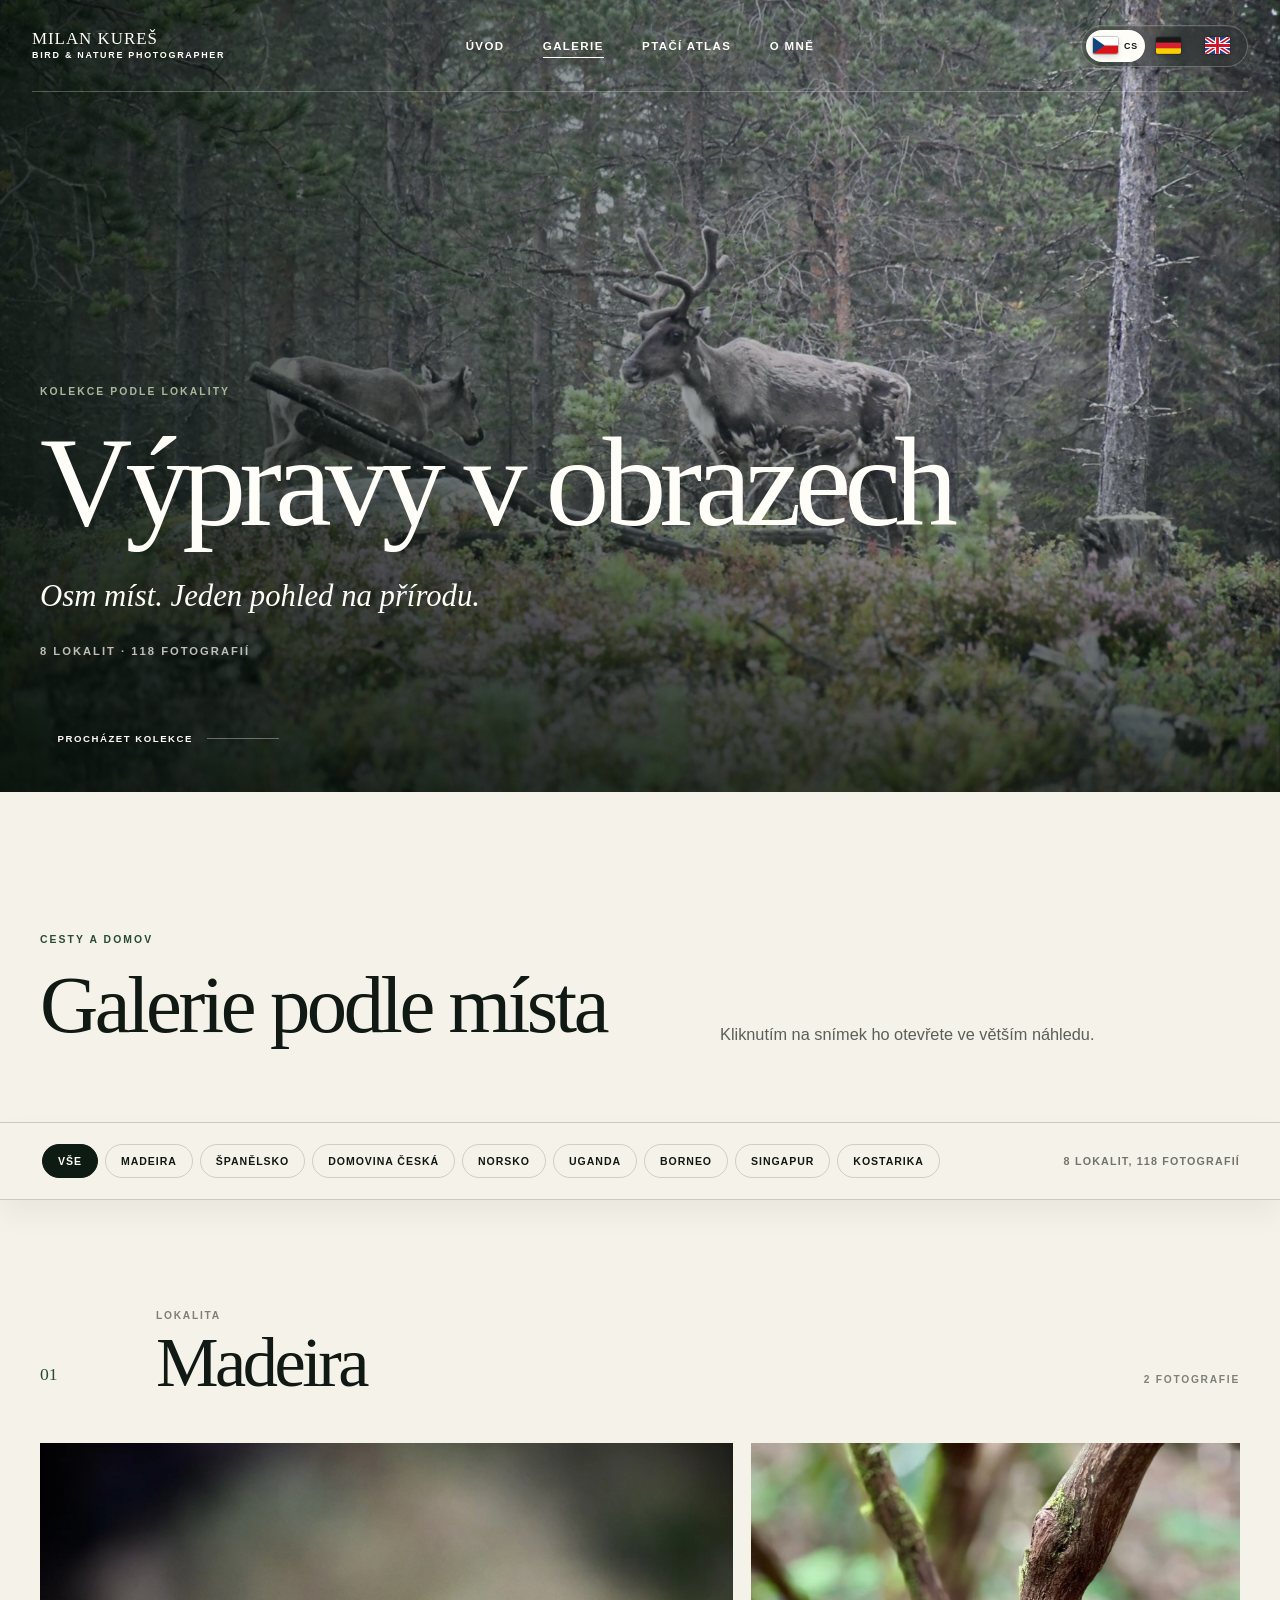
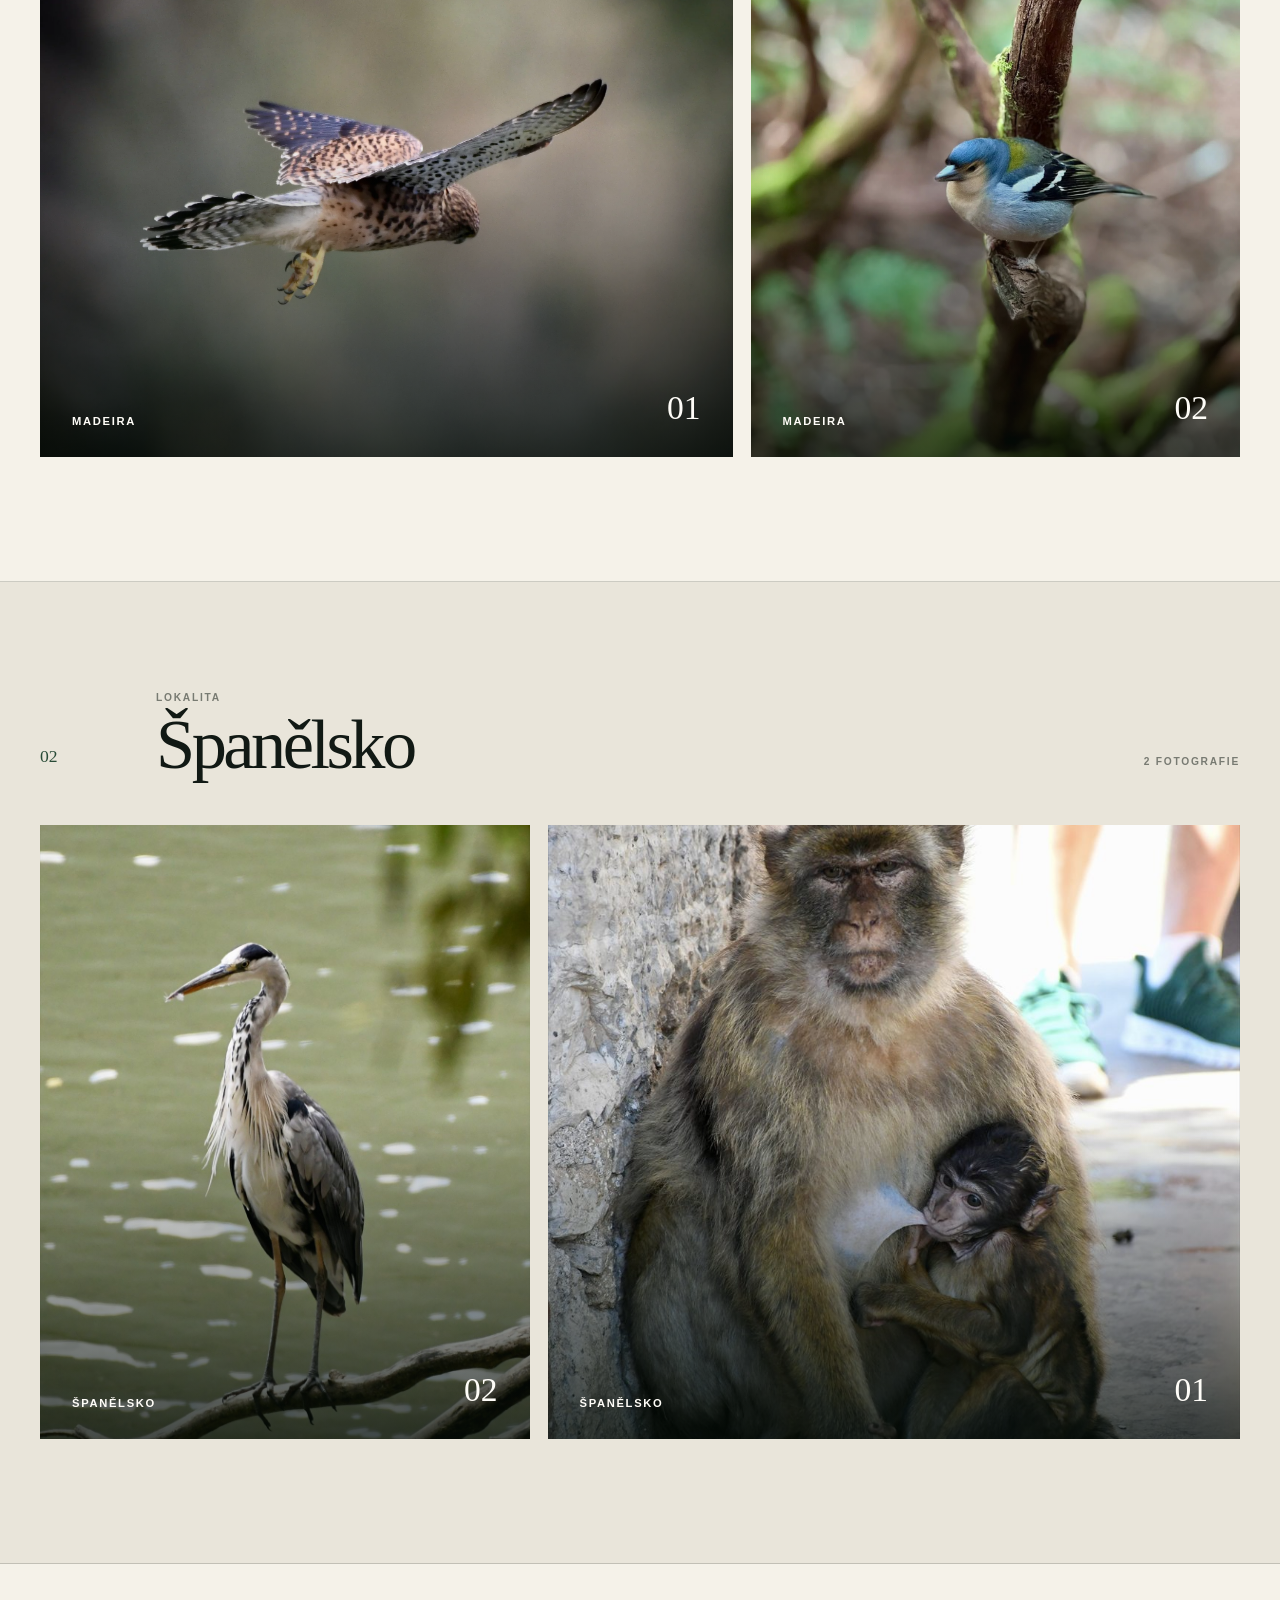
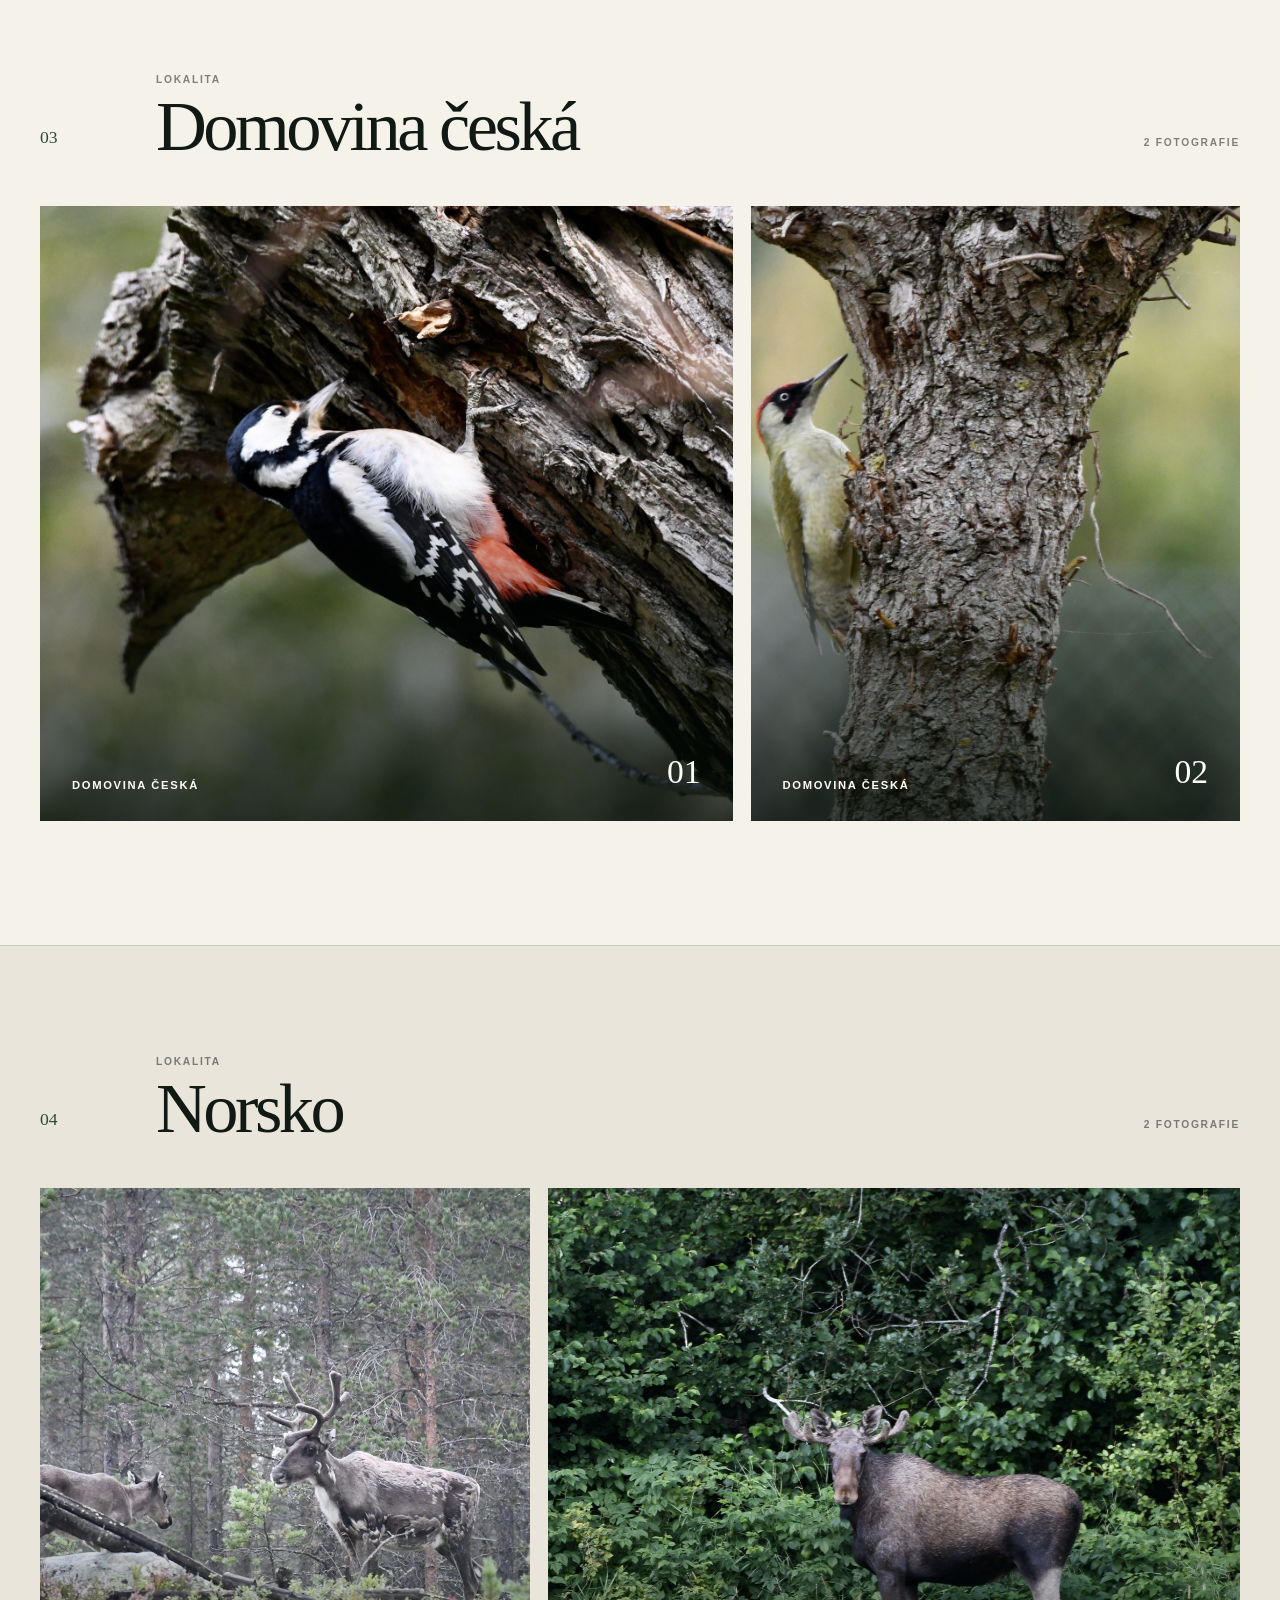
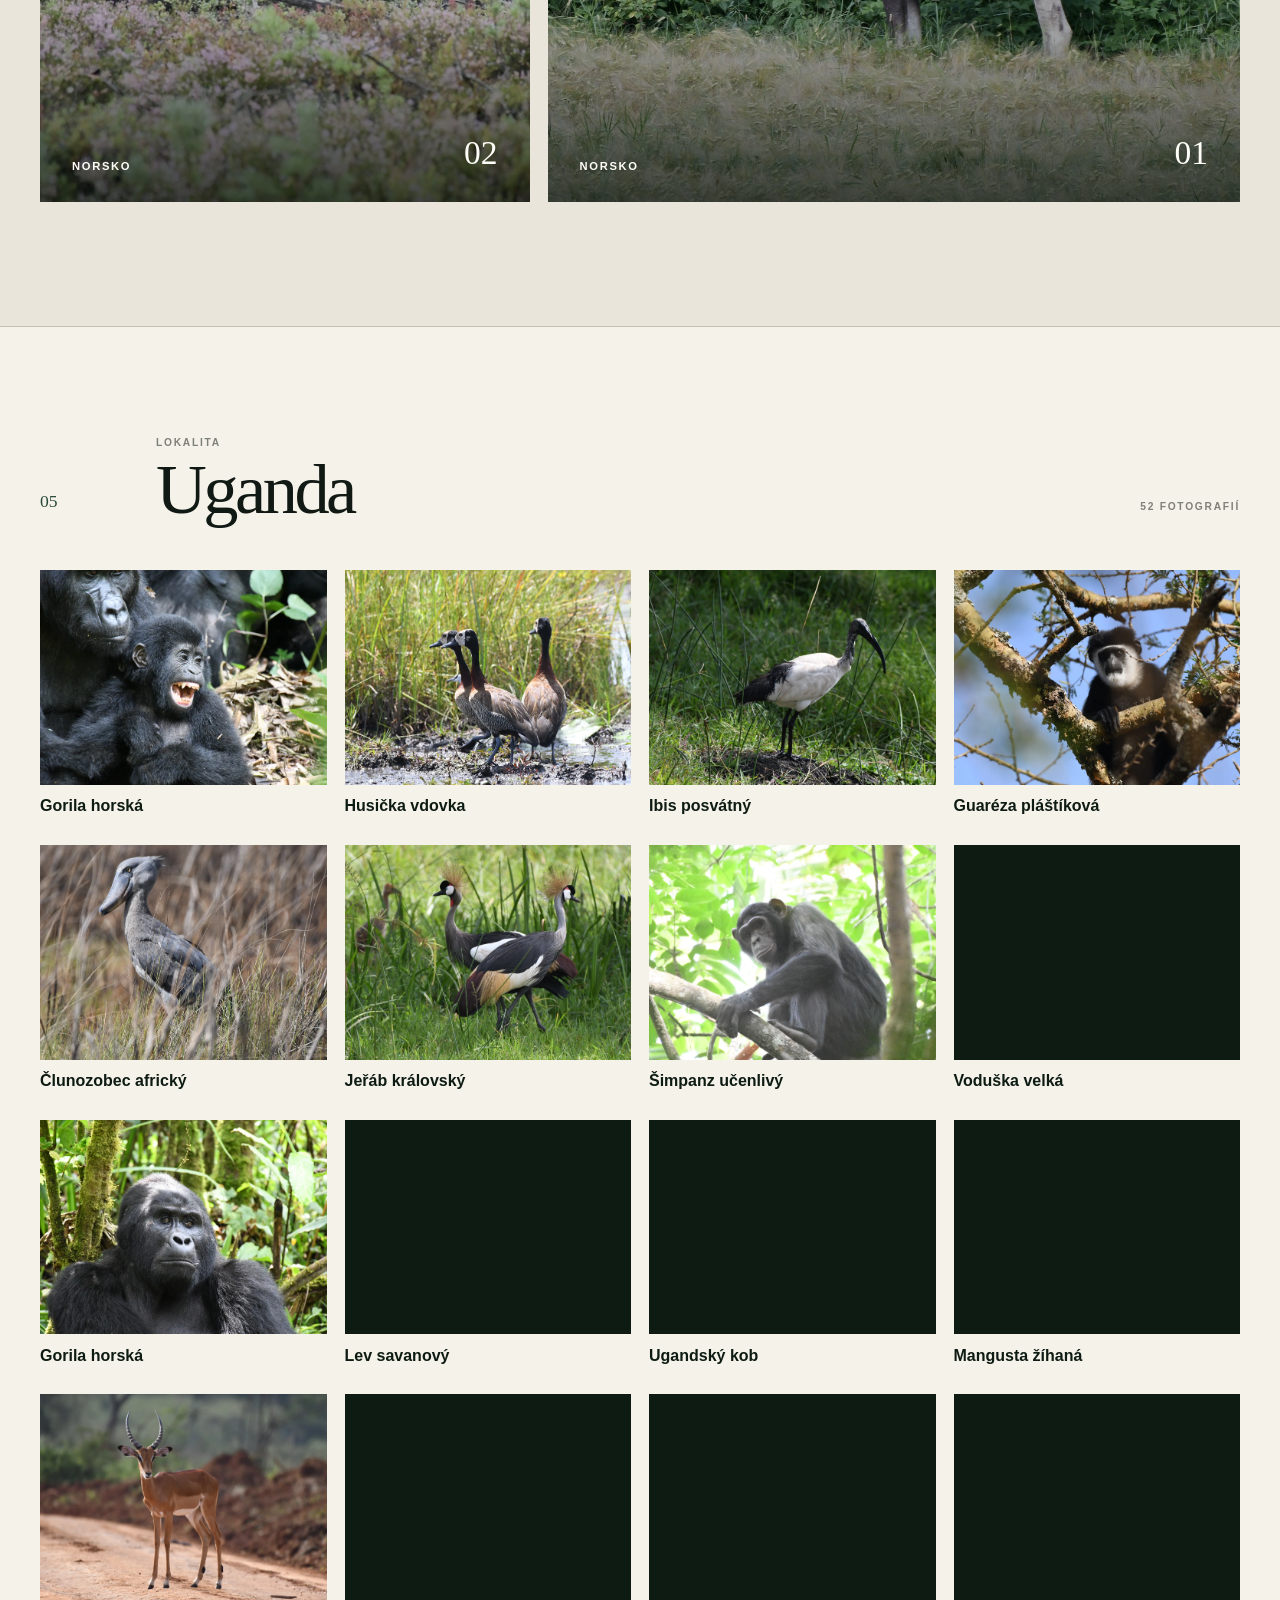
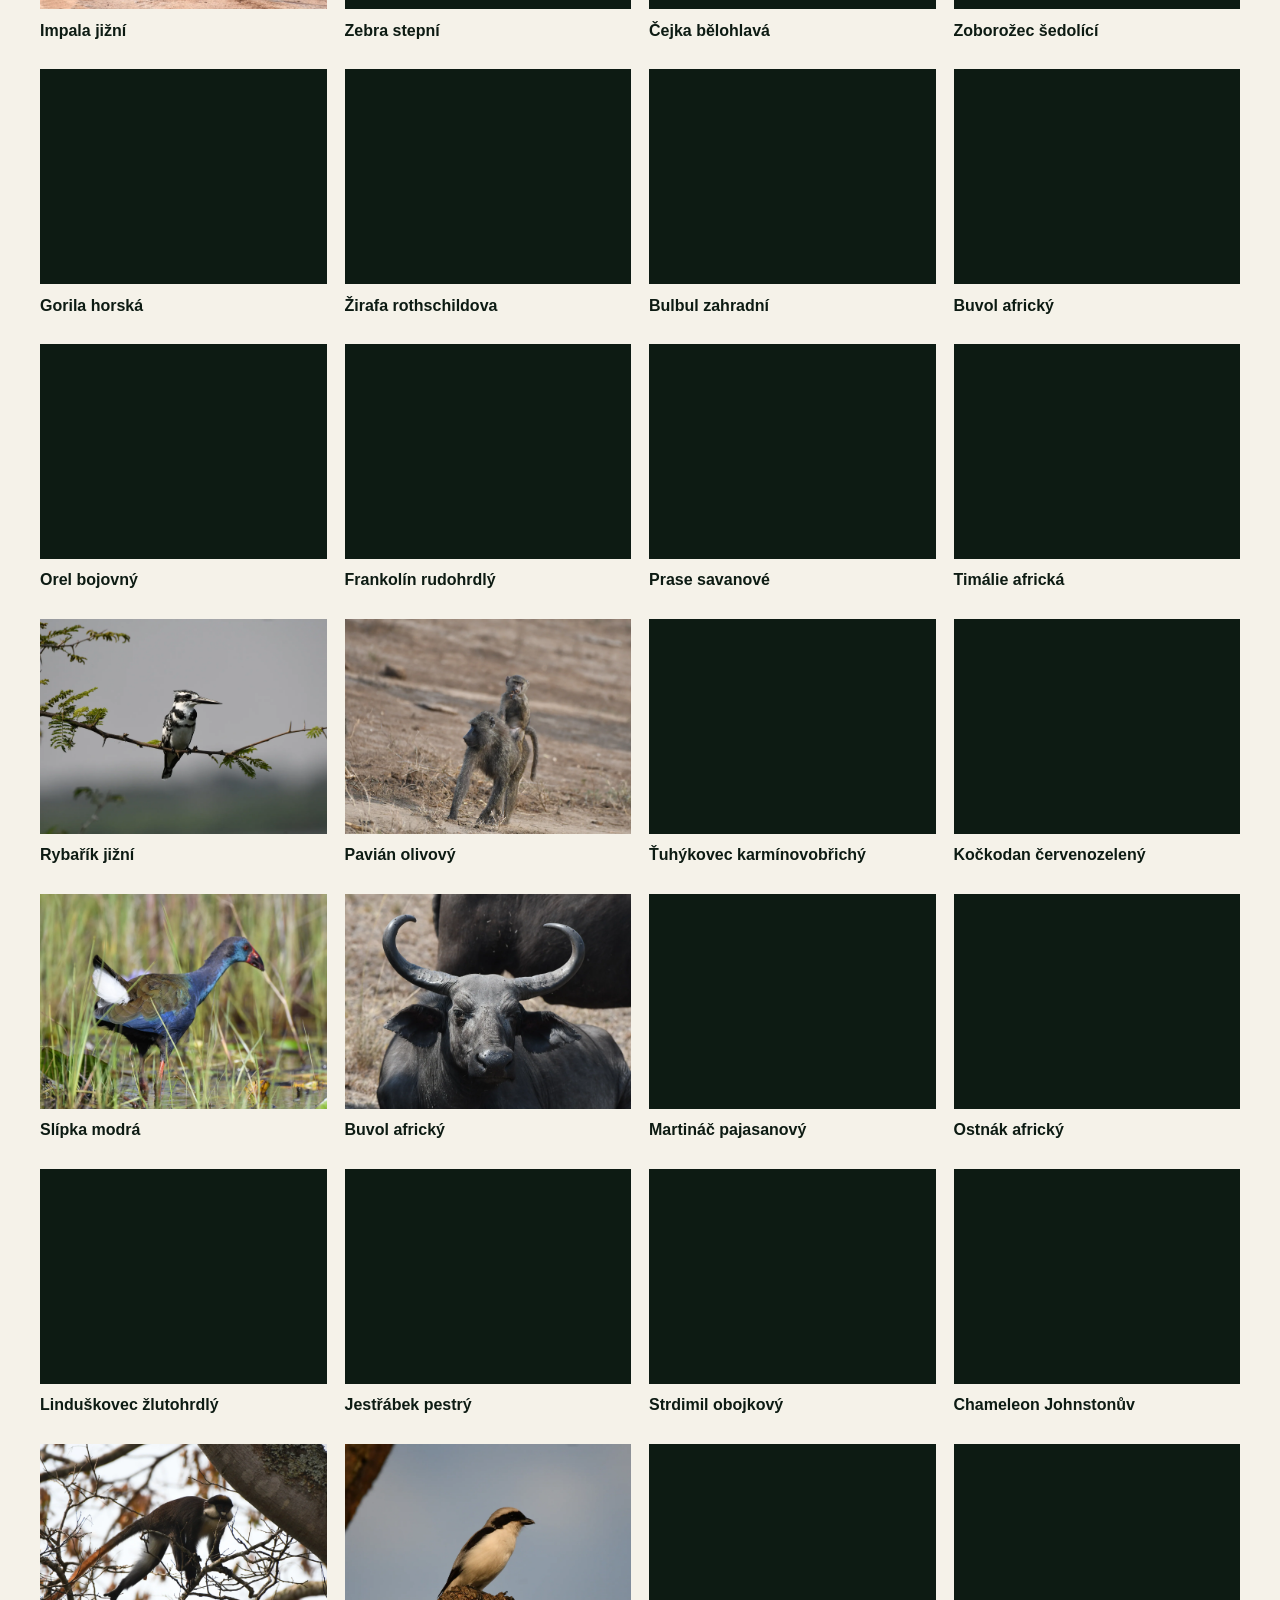
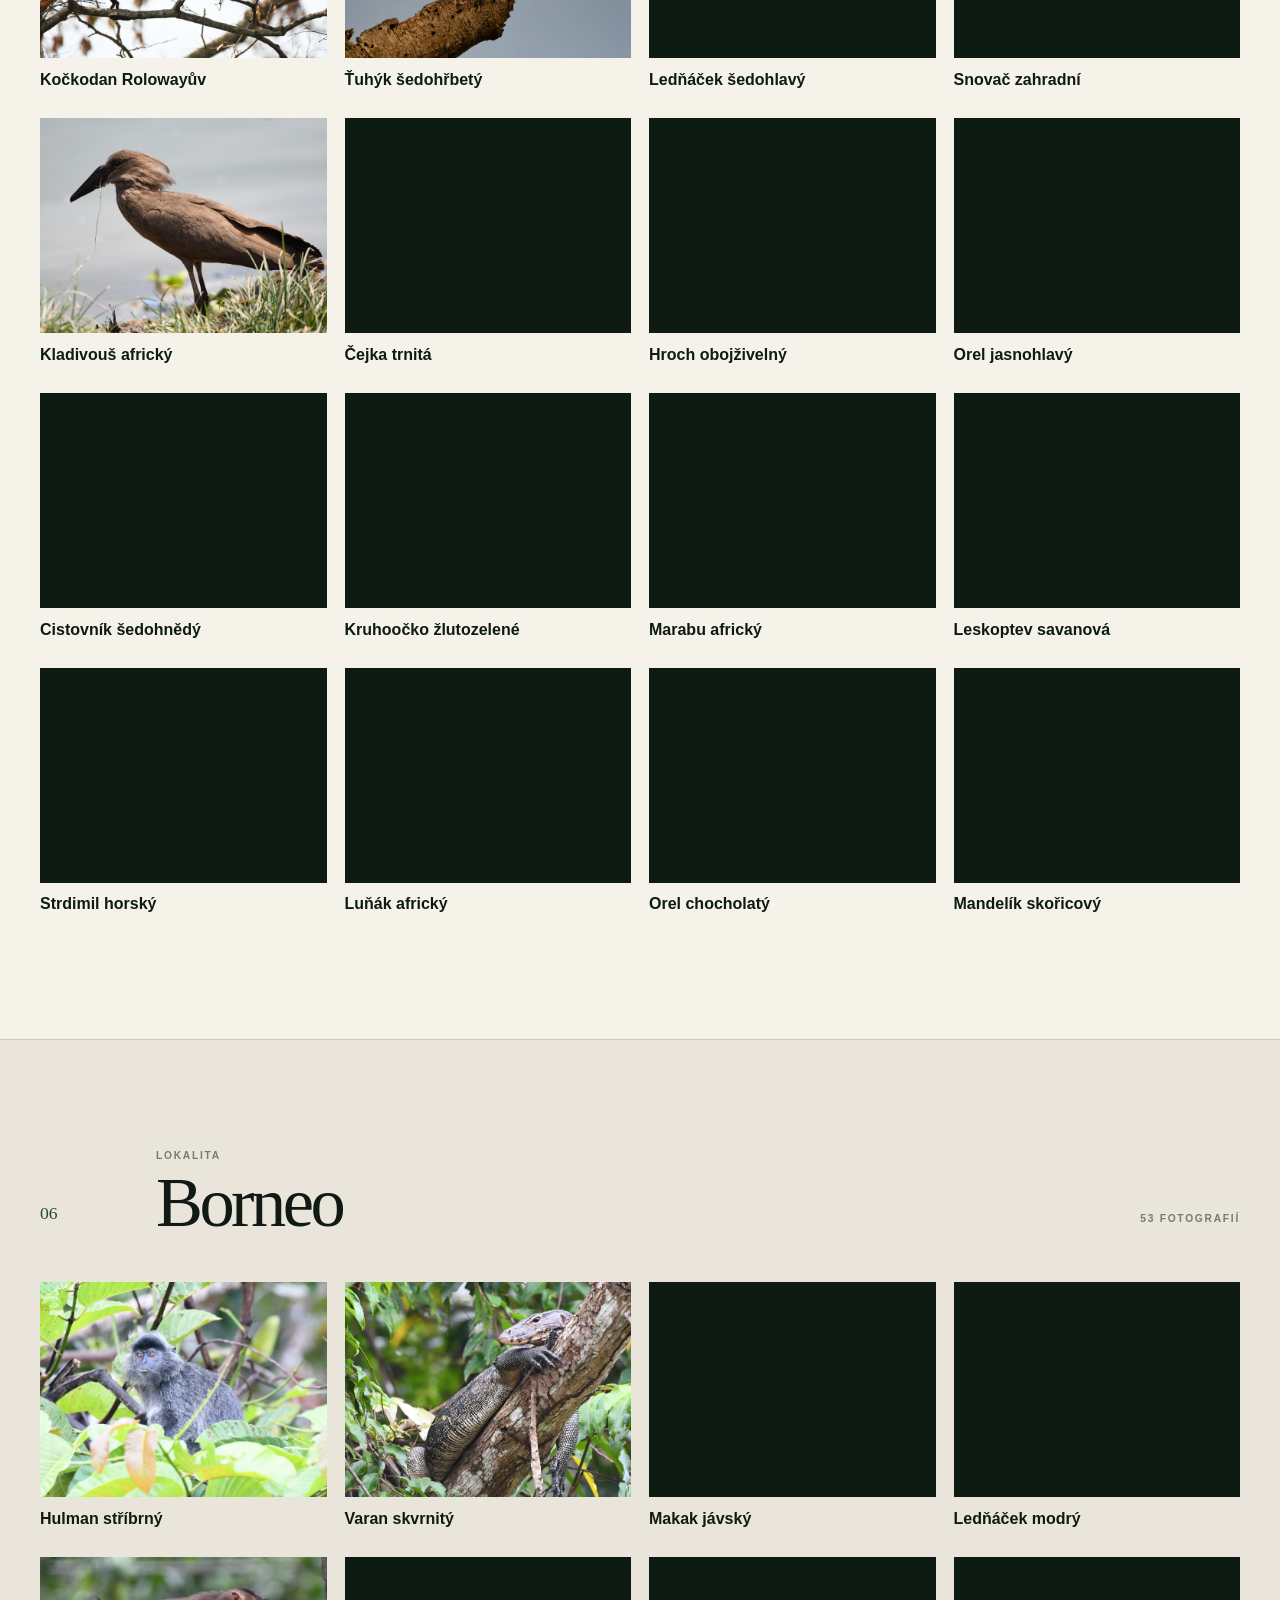
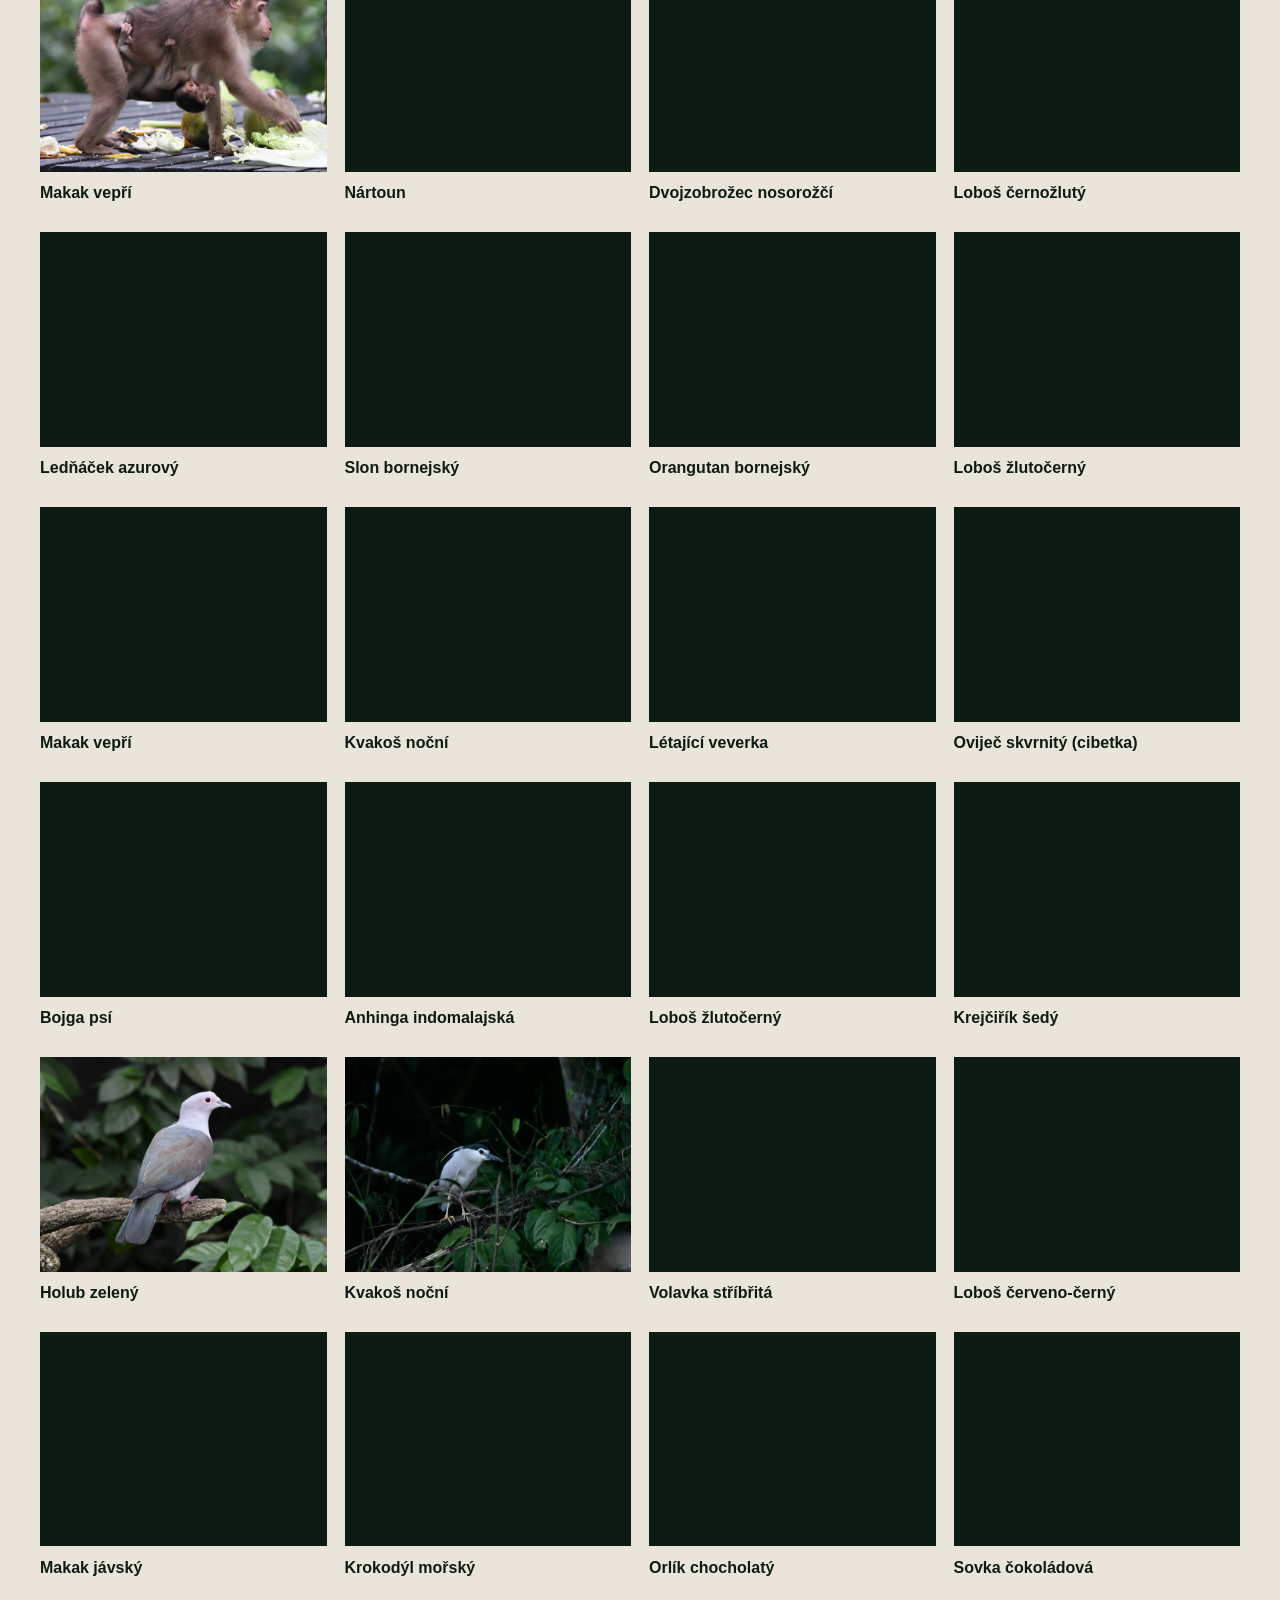
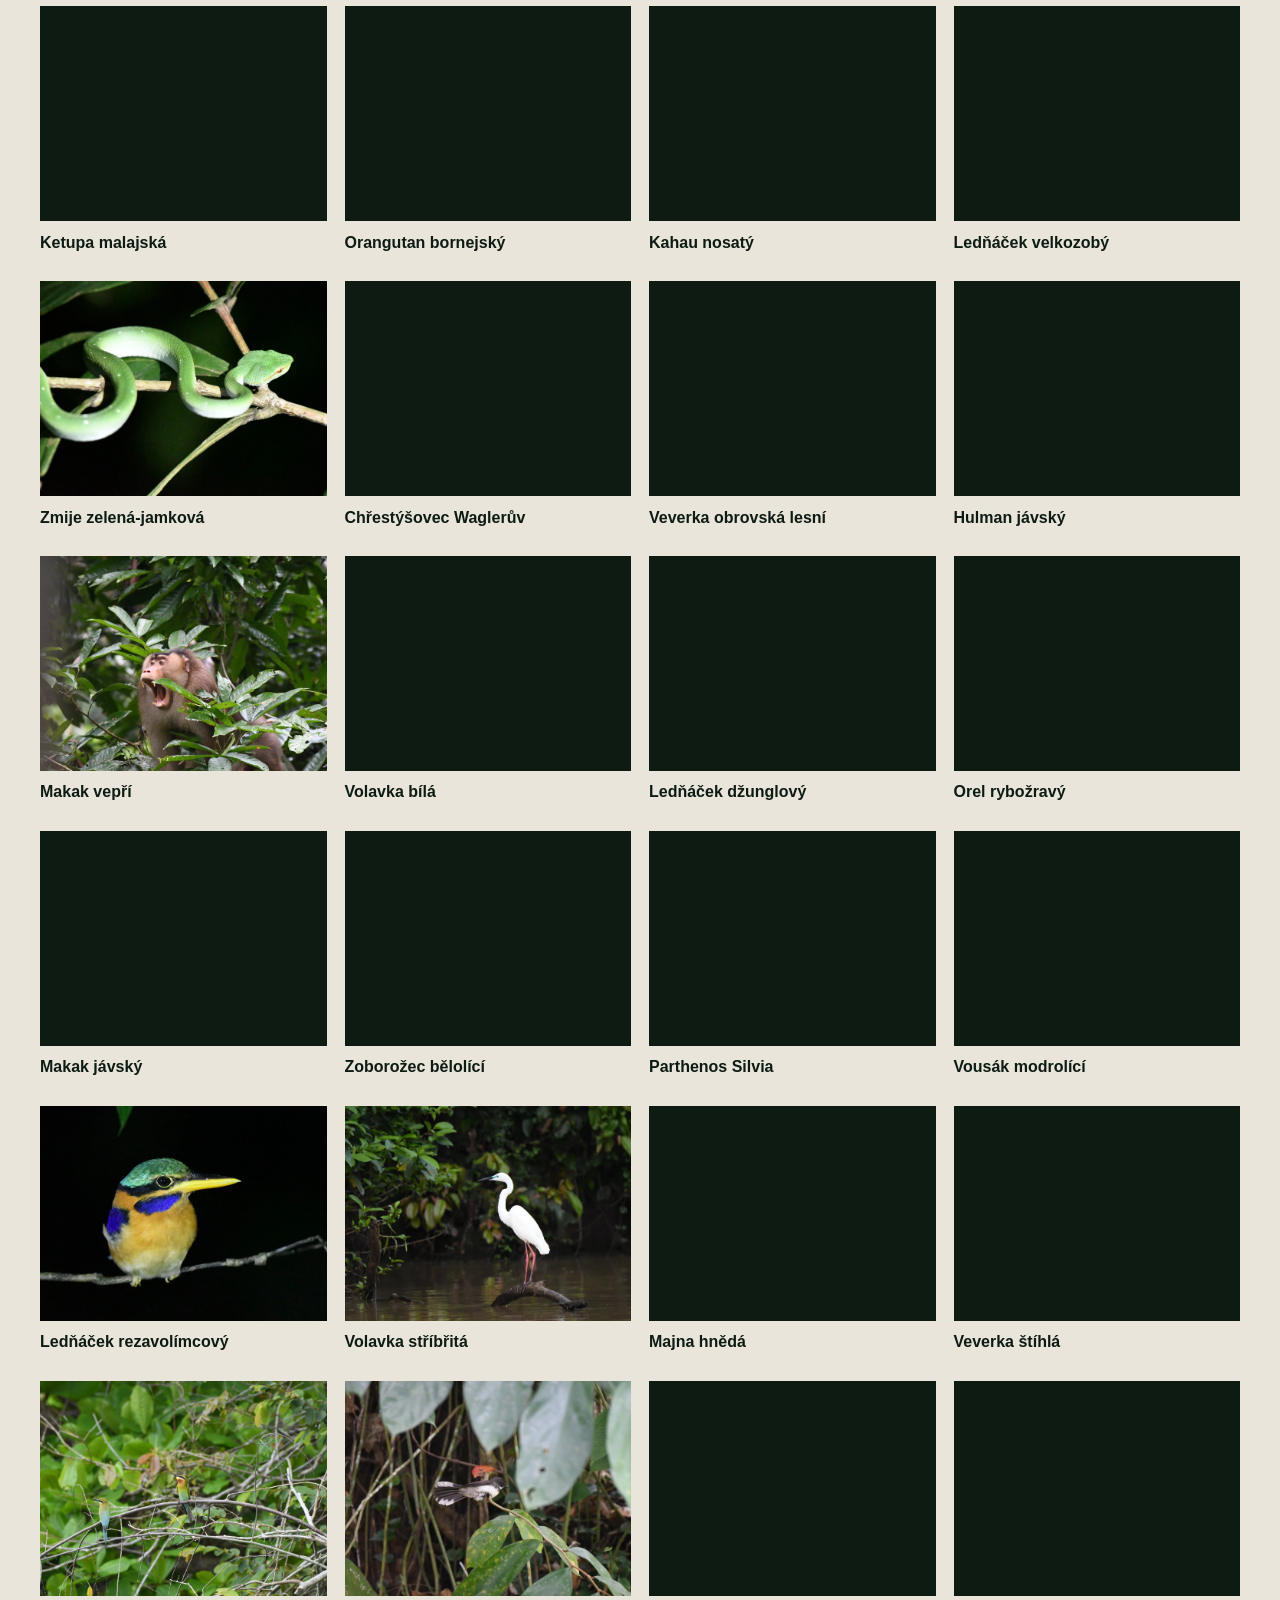
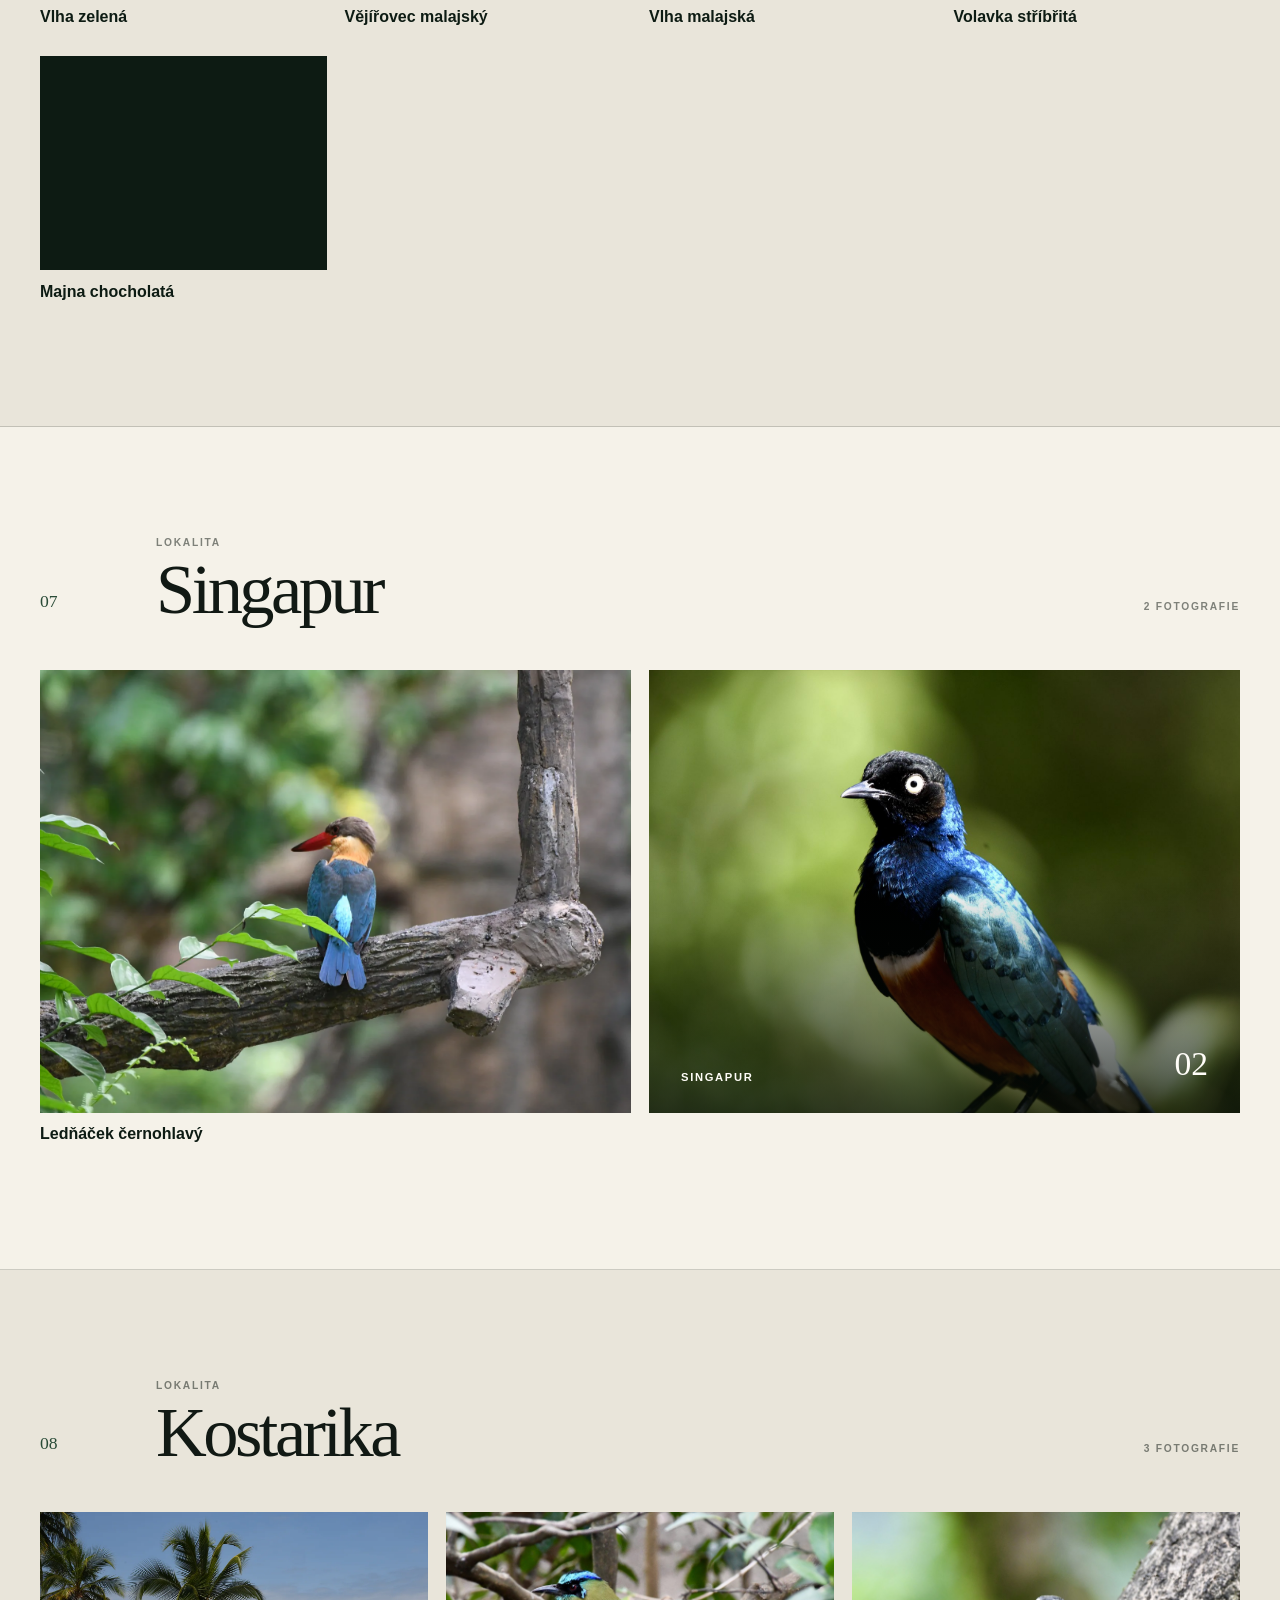
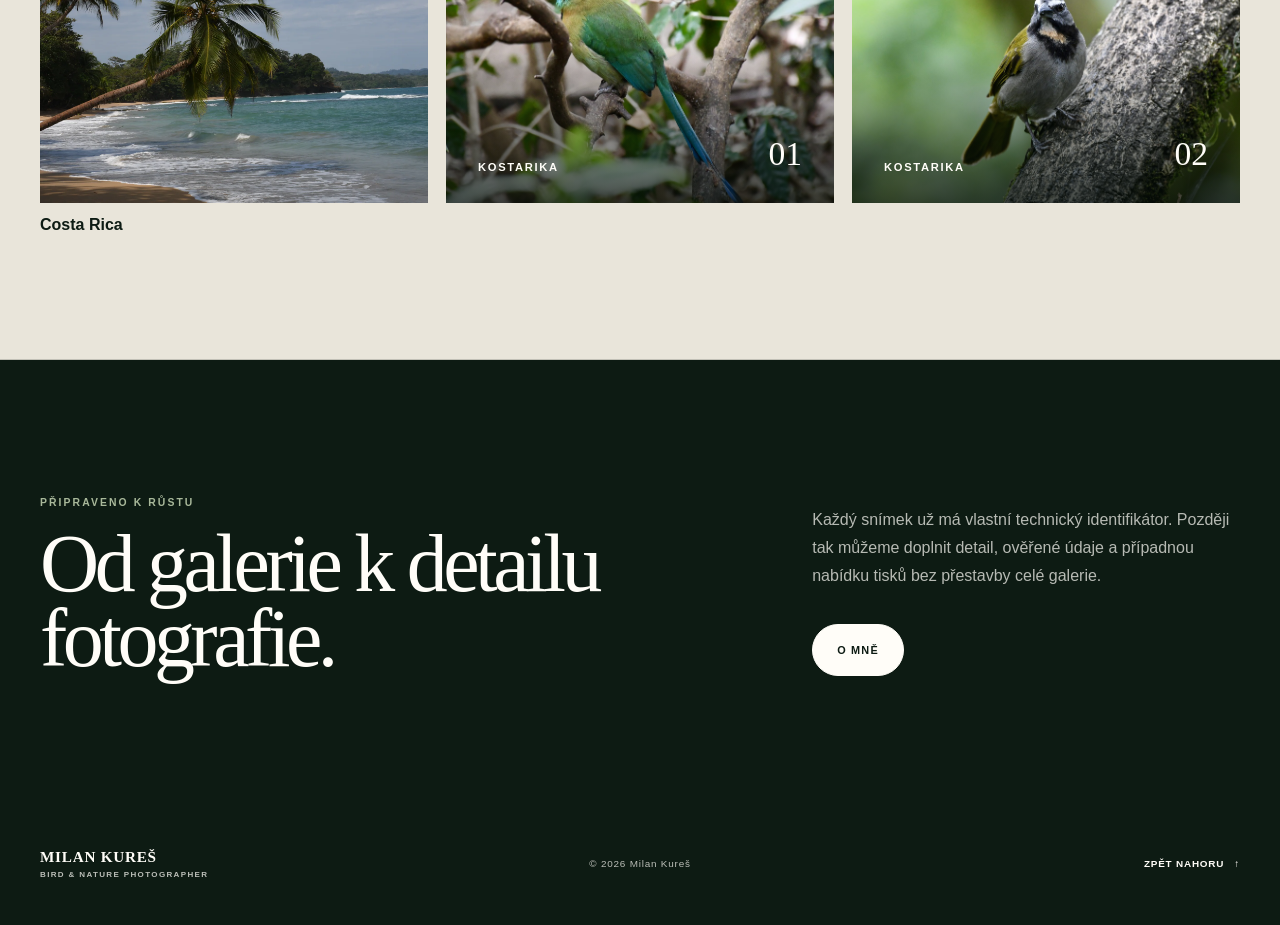
==== commit 76cc29f8: "Přidat původní fotografie a autorské popisky do galerie" ====
--- a/galerie.html
+++ b/galerie.html
@@ -72,7 +72,7 @@
           <p class="section-kicker section-kicker-light" data-i18n="heroKicker">KOLEKCE PODLE LOKALITY</p>
           <h1 id="location-hero-title" data-i18n="heroTitle">Výpravy v obrazech</h1>
           <p class="location-hero-lead" data-i18n="heroLead">Osm míst. Jeden pohled na přírodu.</p>
-          <p class="location-hero-count" data-i18n="heroCount">8 lokalit · 16 fotografií</p>
+          <p class="location-hero-count" id="location-hero-count">8 lokalit · 118 fotografií</p>
         </div>
         <a class="scroll-cue" href="#kolekce">
           <span data-i18n="discoverCollections">Procházet kolekce</span>
@@ -86,7 +86,7 @@
             <p class="section-kicker" data-i18n="collectionsKicker">CESTY A DOMOV</p>
             <h2 id="collections-title" data-i18n="collectionsTitle">Galerie podle místa</h2>
           </div>
-          <p data-i18n="collectionsIntro">Každá složka zůstává samostatnou kolekcí. Názvy druhů, data a přesná místa doplníme až z ověřených podkladů.</p>
+          <p data-i18n="collectionsIntro">Kliknutím na snímek ho otevřete ve větším náhledu.</p>
         </div>
 
         <div class="location-toolbar-shell">
@@ -102,7 +102,7 @@
               <button class="location-filter" type="button" data-location-filter="singapur" aria-pressed="false" data-i18n="locSingapore">Singapur</button>
               <button class="location-filter" type="button" data-location-filter="costarika" aria-pressed="false" data-i18n="locCostaRica">Kostarika</button>
             </div>
-            <span class="location-status" id="location-status" aria-live="polite">8 lokalit, 16 fotografií</span>
+            <span class="location-status" id="location-status" aria-live="polite">8 lokalit, 118 fotografií</span>
           </div>
         </div>
 
@@ -112,7 +112,7 @@
               <header class="location-collection-heading reveal">
                 <span class="location-index">01</span>
                 <div><p data-i18n="collectionLabel">LOKALITA</p><h2 id="madeira-title" data-i18n="locMadeira">Madeira</h2></div>
-                <span data-i18n="twoPhotos">2 fotografie</span>
+                <span data-collection-count="2">2 fotografie</span>
               </header>
               <div class="location-photo-grid">
                 <button class="location-photo-card reveal" type="button" data-location-key="locMadeira" data-sequence="01" data-full="./assets/madeira/web/dsc-4094.webp" data-product-id="madeira-01">
@@ -132,7 +132,7 @@
               <header class="location-collection-heading reveal">
                 <span class="location-index">02</span>
                 <div><p data-i18n="collectionLabel">LOKALITA</p><h2 id="spanelsko-title" data-i18n="locSpain">Španělsko</h2></div>
-                <span data-i18n="twoPhotos">2 fotografie</span>
+                <span data-collection-count="2">2 fotografie</span>
               </header>
               <div class="location-photo-grid">
                 <button class="location-photo-card reveal" type="button" data-location-key="locSpain" data-sequence="01" data-full="./assets/locations/spanelsko/01.jpg" data-product-id="spanelsko-01">
@@ -152,7 +152,7 @@
               <header class="location-collection-heading reveal">
                 <span class="location-index">03</span>
                 <div><p data-i18n="collectionLabel">LOKALITA</p><h2 id="domovina-title" data-i18n="locCzechia">Domovina česká</h2></div>
-                <span data-i18n="twoPhotos">2 fotografie</span>
+                <span data-collection-count="2">2 fotografie</span>
               </header>
               <div class="location-photo-grid">
                 <button class="location-photo-card reveal" type="button" data-location-key="locCzechia" data-sequence="01" data-full="./assets/locations/domovina-ceska/01.jpg" data-product-id="domovina-ceska-01">
@@ -172,7 +172,7 @@
               <header class="location-collection-heading reveal">
                 <span class="location-index">04</span>
                 <div><p data-i18n="collectionLabel">LOKALITA</p><h2 id="norsko-title" data-i18n="locNorway">Norsko</h2></div>
-                <span data-i18n="twoPhotos">2 fotografie</span>
+                <span data-collection-count="2">2 fotografie</span>
               </header>
               <div class="location-photo-grid">
                 <button class="location-photo-card reveal" type="button" data-location-key="locNorway" data-sequence="01" data-full="./assets/locations/norsko/01.jpg" data-product-id="norsko-01">
@@ -192,17 +192,373 @@
               <header class="location-collection-heading reveal">
                 <span class="location-index">05</span>
                 <div><p data-i18n="collectionLabel">LOKALITA</p><h2 id="uganda-title" data-i18n="locUganda">Uganda</h2></div>
-                <span data-i18n="twoPhotos">2 fotografie</span>
+                <span data-collection-count="52">52 fotografií</span>
               </header>
-              <div class="location-photo-grid">
-                <button class="location-photo-card reveal" type="button" data-location-key="locUganda" data-sequence="01" data-full="./assets/locations/uganda/01.jpg" data-product-id="uganda-01">
-                  <img src="./assets/locations/uganda/01.jpg" alt="" loading="lazy" decoding="async">
-                  <span class="location-card-shade"></span><span class="location-card-meta"><small data-i18n="locUganda">Uganda</small><strong>01</strong></span><span class="photo-open" aria-hidden="true"><svg viewBox="0 0 24 24"><path d="M8 3H3v5M16 3h5v5M21 16v5h-5M3 16v5h5"></path></svg></span>
-                </button>
-                <button class="location-photo-card reveal" type="button" data-location-key="locUganda" data-sequence="02" data-full="./assets/locations/uganda/02.jpg" data-product-id="uganda-02">
-                  <img src="./assets/locations/uganda/02.jpg" alt="" loading="lazy" decoding="async">
-                  <span class="location-card-shade"></span><span class="location-card-meta"><small data-i18n="locUganda">Uganda</small><strong>02</strong></span><span class="photo-open" aria-hidden="true"><svg viewBox="0 0 24 24"><path d="M8 3H3v5M16 3h5v5M21 16v5h-5M3 16v5h5"></path></svg></span>
-                </button>
+              <div class="location-photo-grid location-photo-grid--catalog">
+                <figure class="location-photo-item">
+                  <button class="location-photo-card" type="button" data-location-key="locUganda" data-sequence="01" data-full="./assets/locations/uganda/originals/dsc-7637.webp" data-product-id="uganda-dsc-7637" aria-labelledby="caption-uganda-dsc-7637">
+                    <img src="./assets/locations/uganda/originals/dsc-7637.webp" alt="" width="1680" height="1120" loading="lazy" decoding="async">
+                    <span class="photo-open" aria-hidden="true"><svg viewBox="0 0 24 24"><path d="M8 3H3v5M16 3h5v5M21 16v5h-5M3 16v5h5"></path></svg></span>
+                  </button>
+                  <figcaption class="location-photo-caption" id="caption-uganda-dsc-7637" lang="cs">Gorila horská</figcaption>
+                </figure>
+                <figure class="location-photo-item">
+                  <button class="location-photo-card" type="button" data-location-key="locUganda" data-sequence="02" data-full="./assets/locations/uganda/originals/dsc-5120.webp" data-product-id="uganda-dsc-5120" aria-labelledby="caption-uganda-dsc-5120">
+                    <img src="./assets/locations/uganda/originals/dsc-5120.webp" alt="" width="1680" height="1120" loading="lazy" decoding="async">
+                    <span class="photo-open" aria-hidden="true"><svg viewBox="0 0 24 24"><path d="M8 3H3v5M16 3h5v5M21 16v5h-5M3 16v5h5"></path></svg></span>
+                  </button>
+                  <figcaption class="location-photo-caption" id="caption-uganda-dsc-5120" lang="cs">Husička vdovka</figcaption>
+                </figure>
+                <figure class="location-photo-item">
+                  <button class="location-photo-card" type="button" data-location-key="locUganda" data-sequence="03" data-full="./assets/locations/uganda/originals/dsc-8604.webp" data-product-id="uganda-dsc-8604" aria-labelledby="caption-uganda-dsc-8604">
+                    <img src="./assets/locations/uganda/originals/dsc-8604.webp" alt="" width="1680" height="1120" loading="lazy" decoding="async">
+                    <span class="photo-open" aria-hidden="true"><svg viewBox="0 0 24 24"><path d="M8 3H3v5M16 3h5v5M21 16v5h-5M3 16v5h5"></path></svg></span>
+                  </button>
+                  <figcaption class="location-photo-caption" id="caption-uganda-dsc-8604" lang="cs">Ibis posvátný</figcaption>
+                </figure>
+                <figure class="location-photo-item">
+                  <button class="location-photo-card" type="button" data-location-key="locUganda" data-sequence="04" data-full="./assets/locations/uganda/originals/dsc-5334.webp" data-product-id="uganda-dsc-5334" aria-labelledby="caption-uganda-dsc-5334">
+                    <img src="./assets/locations/uganda/originals/dsc-5334.webp" alt="" width="1680" height="1120" loading="lazy" decoding="async">
+                    <span class="photo-open" aria-hidden="true"><svg viewBox="0 0 24 24"><path d="M8 3H3v5M16 3h5v5M21 16v5h-5M3 16v5h5"></path></svg></span>
+                  </button>
+                  <figcaption class="location-photo-caption" id="caption-uganda-dsc-5334" lang="cs">Guaréza pláštíková</figcaption>
+                </figure>
+                <figure class="location-photo-item">
+                  <button class="location-photo-card" type="button" data-location-key="locUganda" data-sequence="05" data-full="./assets/locations/uganda/originals/dsc-5031.webp" data-product-id="uganda-dsc-5031" aria-labelledby="caption-uganda-dsc-5031">
+                    <img src="./assets/locations/uganda/originals/dsc-5031.webp" alt="" width="1680" height="1120" loading="lazy" decoding="async">
+                    <span class="photo-open" aria-hidden="true"><svg viewBox="0 0 24 24"><path d="M8 3H3v5M16 3h5v5M21 16v5h-5M3 16v5h5"></path></svg></span>
+                  </button>
+                  <figcaption class="location-photo-caption" id="caption-uganda-dsc-5031" lang="cs">Člunozobec africký</figcaption>
+                </figure>
+                <figure class="location-photo-item">
+                  <button class="location-photo-card" type="button" data-location-key="locUganda" data-sequence="06" data-full="./assets/locations/uganda/originals/dsc-8660.webp" data-product-id="uganda-dsc-8660" aria-labelledby="caption-uganda-dsc-8660">
+                    <img src="./assets/locations/uganda/originals/dsc-8660.webp" alt="" width="1680" height="1120" loading="lazy" decoding="async">
+                    <span class="photo-open" aria-hidden="true"><svg viewBox="0 0 24 24"><path d="M8 3H3v5M16 3h5v5M21 16v5h-5M3 16v5h5"></path></svg></span>
+                  </button>
+                  <figcaption class="location-photo-caption" id="caption-uganda-dsc-8660" lang="cs">Jeřáb královský</figcaption>
+                </figure>
+                <figure class="location-photo-item">
+                  <button class="location-photo-card" type="button" data-location-key="locUganda" data-sequence="07" data-full="./assets/locations/uganda/originals/dsc-5618.webp" data-product-id="uganda-dsc-5618" aria-labelledby="caption-uganda-dsc-5618">
+                    <img src="./assets/locations/uganda/originals/dsc-5618.webp" alt="" width="1680" height="1120" loading="lazy" decoding="async">
+                    <span class="photo-open" aria-hidden="true"><svg viewBox="0 0 24 24"><path d="M8 3H3v5M16 3h5v5M21 16v5h-5M3 16v5h5"></path></svg></span>
+                  </button>
+                  <figcaption class="location-photo-caption" id="caption-uganda-dsc-5618" lang="cs">Šimpanz učenlivý</figcaption>
+                </figure>
+                <figure class="location-photo-item">
+                  <button class="location-photo-card" type="button" data-location-key="locUganda" data-sequence="08" data-full="./assets/locations/uganda/originals/dsc-8580.webp" data-product-id="uganda-dsc-8580" aria-labelledby="caption-uganda-dsc-8580">
+                    <img src="./assets/locations/uganda/originals/dsc-8580.webp" alt="" width="1680" height="1120" loading="lazy" decoding="async">
+                    <span class="photo-open" aria-hidden="true"><svg viewBox="0 0 24 24"><path d="M8 3H3v5M16 3h5v5M21 16v5h-5M3 16v5h5"></path></svg></span>
+                  </button>
+                  <figcaption class="location-photo-caption" id="caption-uganda-dsc-8580" lang="cs">Voduška velká</figcaption>
+                </figure>
+                <figure class="location-photo-item">
+                  <button class="location-photo-card" type="button" data-location-key="locUganda" data-sequence="09" data-full="./assets/locations/uganda/originals/dsc-7877.webp" data-product-id="uganda-dsc-7877" aria-labelledby="caption-uganda-dsc-7877">
+                    <img src="./assets/locations/uganda/originals/dsc-7877.webp" alt="" width="1680" height="1120" loading="lazy" decoding="async">
+                    <span class="photo-open" aria-hidden="true"><svg viewBox="0 0 24 24"><path d="M8 3H3v5M16 3h5v5M21 16v5h-5M3 16v5h5"></path></svg></span>
+                  </button>
+                  <figcaption class="location-photo-caption" id="caption-uganda-dsc-7877" lang="cs">Gorila horská</figcaption>
+                </figure>
+                <figure class="location-photo-item">
+                  <button class="location-photo-card" type="button" data-location-key="locUganda" data-sequence="10" data-full="./assets/locations/uganda/originals/dsc-6075.webp" data-product-id="uganda-dsc-6075" aria-labelledby="caption-uganda-dsc-6075">
+                    <img src="./assets/locations/uganda/originals/dsc-6075.webp" alt="" width="1680" height="1120" loading="lazy" decoding="async">
+                    <span class="photo-open" aria-hidden="true"><svg viewBox="0 0 24 24"><path d="M8 3H3v5M16 3h5v5M21 16v5h-5M3 16v5h5"></path></svg></span>
+                  </button>
+                  <figcaption class="location-photo-caption" id="caption-uganda-dsc-6075" lang="cs">Lev savanový</figcaption>
+                </figure>
+                <figure class="location-photo-item">
+                  <button class="location-photo-card" type="button" data-location-key="locUganda" data-sequence="11" data-full="./assets/locations/uganda/originals/dsc-5385.webp" data-product-id="uganda-dsc-5385" aria-labelledby="caption-uganda-dsc-5385">
+                    <img src="./assets/locations/uganda/originals/dsc-5385.webp" alt="" width="1680" height="1120" loading="lazy" decoding="async">
+                    <span class="photo-open" aria-hidden="true"><svg viewBox="0 0 24 24"><path d="M8 3H3v5M16 3h5v5M21 16v5h-5M3 16v5h5"></path></svg></span>
+                  </button>
+                  <figcaption class="location-photo-caption" id="caption-uganda-dsc-5385" lang="cs">Ugandský kob</figcaption>
+                </figure>
+                <figure class="location-photo-item">
+                  <button class="location-photo-card" type="button" data-location-key="locUganda" data-sequence="12" data-full="./assets/locations/uganda/originals/dsc-5927.webp" data-product-id="uganda-dsc-5927" aria-labelledby="caption-uganda-dsc-5927">
+                    <img src="./assets/locations/uganda/originals/dsc-5927.webp" alt="" width="1680" height="1120" loading="lazy" decoding="async">
+                    <span class="photo-open" aria-hidden="true"><svg viewBox="0 0 24 24"><path d="M8 3H3v5M16 3h5v5M21 16v5h-5M3 16v5h5"></path></svg></span>
+                  </button>
+                  <figcaption class="location-photo-caption" id="caption-uganda-dsc-5927" lang="cs">Mangusta žíhaná</figcaption>
+                </figure>
+                <figure class="location-photo-item">
+                  <button class="location-photo-card" type="button" data-location-key="locUganda" data-sequence="13" data-full="./assets/locations/uganda/originals/dsc-8388.webp" data-product-id="uganda-dsc-8388" aria-labelledby="caption-uganda-dsc-8388">
+                    <img src="./assets/locations/uganda/originals/dsc-8388.webp" alt="" width="1680" height="1120" loading="lazy" decoding="async">
+                    <span class="photo-open" aria-hidden="true"><svg viewBox="0 0 24 24"><path d="M8 3H3v5M16 3h5v5M21 16v5h-5M3 16v5h5"></path></svg></span>
+                  </button>
+                  <figcaption class="location-photo-caption" id="caption-uganda-dsc-8388" lang="cs">Impala jižní</figcaption>
+                </figure>
+                <figure class="location-photo-item">
+                  <button class="location-photo-card" type="button" data-location-key="locUganda" data-sequence="14" data-full="./assets/locations/uganda/originals/dsc-8597.webp" data-product-id="uganda-dsc-8597" aria-labelledby="caption-uganda-dsc-8597">
+                    <img src="./assets/locations/uganda/originals/dsc-8597.webp" alt="" width="1680" height="1120" loading="lazy" decoding="async">
+                    <span class="photo-open" aria-hidden="true"><svg viewBox="0 0 24 24"><path d="M8 3H3v5M16 3h5v5M21 16v5h-5M3 16v5h5"></path></svg></span>
+                  </button>
+                  <figcaption class="location-photo-caption" id="caption-uganda-dsc-8597" lang="cs">Zebra stepní</figcaption>
+                </figure>
+                <figure class="location-photo-item">
+                  <button class="location-photo-card" type="button" data-location-key="locUganda" data-sequence="15" data-full="./assets/locations/uganda/originals/dsc-5139.webp" data-product-id="uganda-dsc-5139" aria-labelledby="caption-uganda-dsc-5139">
+                    <img src="./assets/locations/uganda/originals/dsc-5139.webp" alt="" width="1680" height="1120" loading="lazy" decoding="async">
+                    <span class="photo-open" aria-hidden="true"><svg viewBox="0 0 24 24"><path d="M8 3H3v5M16 3h5v5M21 16v5h-5M3 16v5h5"></path></svg></span>
+                  </button>
+                  <figcaption class="location-photo-caption" id="caption-uganda-dsc-5139" lang="cs">Čejka bělohlavá</figcaption>
+                </figure>
+                <figure class="location-photo-item">
+                  <button class="location-photo-card" type="button" data-location-key="locUganda" data-sequence="16" data-full="./assets/locations/uganda/originals/dsc-5446.webp" data-product-id="uganda-dsc-5446" aria-labelledby="caption-uganda-dsc-5446">
+                    <img src="./assets/locations/uganda/originals/dsc-5446.webp" alt="" width="1680" height="1120" loading="lazy" decoding="async">
+                    <span class="photo-open" aria-hidden="true"><svg viewBox="0 0 24 24"><path d="M8 3H3v5M16 3h5v5M21 16v5h-5M3 16v5h5"></path></svg></span>
+                  </button>
+                  <figcaption class="location-photo-caption" id="caption-uganda-dsc-5446" lang="cs">Zoborožec šedolící</figcaption>
+                </figure>
+                <figure class="location-photo-item">
+                  <button class="location-photo-card" type="button" data-location-key="locUganda" data-sequence="17" data-full="./assets/locations/uganda/originals/dsc-7776.webp" data-product-id="uganda-dsc-7776" aria-labelledby="caption-uganda-dsc-7776">
+                    <img src="./assets/locations/uganda/originals/dsc-7776.webp" alt="" width="1680" height="1120" loading="lazy" decoding="async">
+                    <span class="photo-open" aria-hidden="true"><svg viewBox="0 0 24 24"><path d="M8 3H3v5M16 3h5v5M21 16v5h-5M3 16v5h5"></path></svg></span>
+                  </button>
+                  <figcaption class="location-photo-caption" id="caption-uganda-dsc-7776" lang="cs">Gorila horská</figcaption>
+                </figure>
+                <figure class="location-photo-item">
+                  <button class="location-photo-card" type="button" data-location-key="locUganda" data-sequence="18" data-full="./assets/locations/uganda/originals/dsc-8404.webp" data-product-id="uganda-dsc-8404" aria-labelledby="caption-uganda-dsc-8404">
+                    <img src="./assets/locations/uganda/originals/dsc-8404.webp" alt="" width="1680" height="1120" loading="lazy" decoding="async">
+                    <span class="photo-open" aria-hidden="true"><svg viewBox="0 0 24 24"><path d="M8 3H3v5M16 3h5v5M21 16v5h-5M3 16v5h5"></path></svg></span>
+                  </button>
+                  <figcaption class="location-photo-caption" id="caption-uganda-dsc-8404" lang="cs">Žirafa rothschildova</figcaption>
+                </figure>
+                <figure class="location-photo-item">
+                  <button class="location-photo-card" type="button" data-location-key="locUganda" data-sequence="19" data-full="./assets/locations/uganda/originals/dsc-7923.webp" data-product-id="uganda-dsc-7923" aria-labelledby="caption-uganda-dsc-7923">
+                    <img src="./assets/locations/uganda/originals/dsc-7923.webp" alt="" width="1680" height="1120" loading="lazy" decoding="async">
+                    <span class="photo-open" aria-hidden="true"><svg viewBox="0 0 24 24"><path d="M8 3H3v5M16 3h5v5M21 16v5h-5M3 16v5h5"></path></svg></span>
+                  </button>
+                  <figcaption class="location-photo-caption" id="caption-uganda-dsc-7923" lang="cs">Bulbul zahradní</figcaption>
+                </figure>
+                <figure class="location-photo-item">
+                  <button class="location-photo-card" type="button" data-location-key="locUganda" data-sequence="20" data-full="./assets/locations/uganda/originals/dsc-8361.webp" data-product-id="uganda-dsc-8361" aria-labelledby="caption-uganda-dsc-8361">
+                    <img src="./assets/locations/uganda/originals/dsc-8361.webp" alt="" width="1680" height="1120" loading="lazy" decoding="async">
+                    <span class="photo-open" aria-hidden="true"><svg viewBox="0 0 24 24"><path d="M8 3H3v5M16 3h5v5M21 16v5h-5M3 16v5h5"></path></svg></span>
+                  </button>
+                  <figcaption class="location-photo-caption" id="caption-uganda-dsc-8361" lang="cs">Buvol africký</figcaption>
+                </figure>
+                <figure class="location-photo-item">
+                  <button class="location-photo-card" type="button" data-location-key="locUganda" data-sequence="21" data-full="./assets/locations/uganda/originals/dsc-7040.webp" data-product-id="uganda-dsc-7040" aria-labelledby="caption-uganda-dsc-7040">
+                    <img src="./assets/locations/uganda/originals/dsc-7040.webp" alt="" width="1680" height="1120" loading="lazy" decoding="async">
+                    <span class="photo-open" aria-hidden="true"><svg viewBox="0 0 24 24"><path d="M8 3H3v5M16 3h5v5M21 16v5h-5M3 16v5h5"></path></svg></span>
+                  </button>
+                  <figcaption class="location-photo-caption" id="caption-uganda-dsc-7040" lang="cs">Orel bojovný</figcaption>
+                </figure>
+                <figure class="location-photo-item">
+                  <button class="location-photo-card" type="button" data-location-key="locUganda" data-sequence="22" data-full="./assets/locations/uganda/originals/dsc-5915.webp" data-product-id="uganda-dsc-5915" aria-labelledby="caption-uganda-dsc-5915">
+                    <img src="./assets/locations/uganda/originals/dsc-5915.webp" alt="" width="1680" height="1120" loading="lazy" decoding="async">
+                    <span class="photo-open" aria-hidden="true"><svg viewBox="0 0 24 24"><path d="M8 3H3v5M16 3h5v5M21 16v5h-5M3 16v5h5"></path></svg></span>
+                  </button>
+                  <figcaption class="location-photo-caption" id="caption-uganda-dsc-5915" lang="cs">Frankolín rudohrdlý</figcaption>
+                </figure>
+                <figure class="location-photo-item">
+                  <button class="location-photo-card" type="button" data-location-key="locUganda" data-sequence="23" data-full="./assets/locations/uganda/originals/dsc-5818.webp" data-product-id="uganda-dsc-5818" aria-labelledby="caption-uganda-dsc-5818">
+                    <img src="./assets/locations/uganda/originals/dsc-5818.webp" alt="" width="1680" height="1120" loading="lazy" decoding="async">
+                    <span class="photo-open" aria-hidden="true"><svg viewBox="0 0 24 24"><path d="M8 3H3v5M16 3h5v5M21 16v5h-5M3 16v5h5"></path></svg></span>
+                  </button>
+                  <figcaption class="location-photo-caption" id="caption-uganda-dsc-5818" lang="cs">Prase savanové</figcaption>
+                </figure>
+                <figure class="location-photo-item">
+                  <button class="location-photo-card" type="button" data-location-key="locUganda" data-sequence="24" data-full="./assets/locations/uganda/originals/dsc-7910.webp" data-product-id="uganda-dsc-7910" aria-labelledby="caption-uganda-dsc-7910">
+                    <img src="./assets/locations/uganda/originals/dsc-7910.webp" alt="" width="1680" height="1120" loading="lazy" decoding="async">
+                    <span class="photo-open" aria-hidden="true"><svg viewBox="0 0 24 24"><path d="M8 3H3v5M16 3h5v5M21 16v5h-5M3 16v5h5"></path></svg></span>
+                  </button>
+                  <figcaption class="location-photo-caption" id="caption-uganda-dsc-7910" lang="cs">Timálie africká</figcaption>
+                </figure>
+                <figure class="location-photo-item">
+                  <button class="location-photo-card" type="button" data-location-key="locUganda" data-sequence="25" data-full="./assets/locations/uganda/originals/dsc-6354.webp" data-product-id="uganda-dsc-6354" aria-labelledby="caption-uganda-dsc-6354">
+                    <img src="./assets/locations/uganda/originals/dsc-6354.webp" alt="" width="1680" height="1120" loading="lazy" decoding="async">
+                    <span class="photo-open" aria-hidden="true"><svg viewBox="0 0 24 24"><path d="M8 3H3v5M16 3h5v5M21 16v5h-5M3 16v5h5"></path></svg></span>
+                  </button>
+                  <figcaption class="location-photo-caption" id="caption-uganda-dsc-6354" lang="cs">Rybařík jižní</figcaption>
+                </figure>
+                <figure class="location-photo-item">
+                  <button class="location-photo-card" type="button" data-location-key="locUganda" data-sequence="26" data-full="./assets/locations/uganda/originals/dsc-5872.webp" data-product-id="uganda-dsc-5872" aria-labelledby="caption-uganda-dsc-5872">
+                    <img src="./assets/locations/uganda/originals/dsc-5872.webp" alt="" width="1680" height="1120" loading="lazy" decoding="async">
+                    <span class="photo-open" aria-hidden="true"><svg viewBox="0 0 24 24"><path d="M8 3H3v5M16 3h5v5M21 16v5h-5M3 16v5h5"></path></svg></span>
+                  </button>
+                  <figcaption class="location-photo-caption" id="caption-uganda-dsc-5872" lang="cs">Pavián olivový</figcaption>
+                </figure>
+                <figure class="location-photo-item">
+                  <button class="location-photo-card" type="button" data-location-key="locUganda" data-sequence="27" data-full="./assets/locations/uganda/originals/dsc-5960.webp" data-product-id="uganda-dsc-5960" aria-labelledby="caption-uganda-dsc-5960">
+                    <img src="./assets/locations/uganda/originals/dsc-5960.webp" alt="" width="1680" height="1120" loading="lazy" decoding="async">
+                    <span class="photo-open" aria-hidden="true"><svg viewBox="0 0 24 24"><path d="M8 3H3v5M16 3h5v5M21 16v5h-5M3 16v5h5"></path></svg></span>
+                  </button>
+                  <figcaption class="location-photo-caption" id="caption-uganda-dsc-5960" lang="cs">Ťuhýkovec karmínovobřichý</figcaption>
+                </figure>
+                <figure class="location-photo-item">
+                  <button class="location-photo-card" type="button" data-location-key="locUganda" data-sequence="28" data-full="./assets/locations/uganda/originals/dsc-5336.webp" data-product-id="uganda-dsc-5336" aria-labelledby="caption-uganda-dsc-5336">
+                    <img src="./assets/locations/uganda/originals/dsc-5336.webp" alt="" width="1680" height="1120" loading="lazy" decoding="async">
+                    <span class="photo-open" aria-hidden="true"><svg viewBox="0 0 24 24"><path d="M8 3H3v5M16 3h5v5M21 16v5h-5M3 16v5h5"></path></svg></span>
+                  </button>
+                  <figcaption class="location-photo-caption" id="caption-uganda-dsc-5336" lang="cs">Kočkodan červenozelený</figcaption>
+                </figure>
+                <figure class="location-photo-item">
+                  <button class="location-photo-card" type="button" data-location-key="locUganda" data-sequence="29" data-full="./assets/locations/uganda/originals/dsc-5008.webp" data-product-id="uganda-dsc-5008" aria-labelledby="caption-uganda-dsc-5008">
+                    <img src="./assets/locations/uganda/originals/dsc-5008.webp" alt="" width="1680" height="1120" loading="lazy" decoding="async">
+                    <span class="photo-open" aria-hidden="true"><svg viewBox="0 0 24 24"><path d="M8 3H3v5M16 3h5v5M21 16v5h-5M3 16v5h5"></path></svg></span>
+                  </button>
+                  <figcaption class="location-photo-caption" id="caption-uganda-dsc-5008" lang="cs">Slípka modrá</figcaption>
+                </figure>
+                <figure class="location-photo-item">
+                  <button class="location-photo-card" type="button" data-location-key="locUganda" data-sequence="30" data-full="./assets/locations/uganda/originals/dsc-6391.webp" data-product-id="uganda-dsc-6391" aria-labelledby="caption-uganda-dsc-6391">
+                    <img src="./assets/locations/uganda/originals/dsc-6391.webp" alt="" width="1680" height="1120" loading="lazy" decoding="async">
+                    <span class="photo-open" aria-hidden="true"><svg viewBox="0 0 24 24"><path d="M8 3H3v5M16 3h5v5M21 16v5h-5M3 16v5h5"></path></svg></span>
+                  </button>
+                  <figcaption class="location-photo-caption" id="caption-uganda-dsc-6391" lang="cs">Buvol africký</figcaption>
+                </figure>
+                <figure class="location-photo-item">
+                  <button class="location-photo-card" type="button" data-location-key="locUganda" data-sequence="31" data-full="./assets/locations/uganda/originals/dsc-7258.webp" data-product-id="uganda-dsc-7258" aria-labelledby="caption-uganda-dsc-7258">
+                    <img src="./assets/locations/uganda/originals/dsc-7258.webp" alt="" width="1680" height="1120" loading="lazy" decoding="async">
+                    <span class="photo-open" aria-hidden="true"><svg viewBox="0 0 24 24"><path d="M8 3H3v5M16 3h5v5M21 16v5h-5M3 16v5h5"></path></svg></span>
+                  </button>
+                  <figcaption class="location-photo-caption" id="caption-uganda-dsc-7258" lang="cs">Martináč pajasanový</figcaption>
+                </figure>
+                <figure class="location-photo-item">
+                  <button class="location-photo-card" type="button" data-location-key="locUganda" data-sequence="32" data-full="./assets/locations/uganda/originals/dsc-5204.webp" data-product-id="uganda-dsc-5204" aria-labelledby="caption-uganda-dsc-5204">
+                    <img src="./assets/locations/uganda/originals/dsc-5204.webp" alt="" width="1680" height="1120" loading="lazy" decoding="async">
+                    <span class="photo-open" aria-hidden="true"><svg viewBox="0 0 24 24"><path d="M8 3H3v5M16 3h5v5M21 16v5h-5M3 16v5h5"></path></svg></span>
+                  </button>
+                  <figcaption class="location-photo-caption" id="caption-uganda-dsc-5204" lang="cs">Ostnák africký</figcaption>
+                </figure>
+                <figure class="location-photo-item">
+                  <button class="location-photo-card" type="button" data-location-key="locUganda" data-sequence="33" data-full="./assets/locations/uganda/originals/dsc-6974.webp" data-product-id="uganda-dsc-6974" aria-labelledby="caption-uganda-dsc-6974">
+                    <img src="./assets/locations/uganda/originals/dsc-6974.webp" alt="" width="1680" height="1120" loading="lazy" decoding="async">
+                    <span class="photo-open" aria-hidden="true"><svg viewBox="0 0 24 24"><path d="M8 3H3v5M16 3h5v5M21 16v5h-5M3 16v5h5"></path></svg></span>
+                  </button>
+                  <figcaption class="location-photo-caption" id="caption-uganda-dsc-6974" lang="cs">Linduškovec žlutohrdlý</figcaption>
+                </figure>
+                <figure class="location-photo-item">
+                  <button class="location-photo-card" type="button" data-location-key="locUganda" data-sequence="34" data-full="./assets/locations/uganda/originals/dsc-6927.webp" data-product-id="uganda-dsc-6927" aria-labelledby="caption-uganda-dsc-6927">
+                    <img src="./assets/locations/uganda/originals/dsc-6927.webp" alt="" width="1680" height="1120" loading="lazy" decoding="async">
+                    <span class="photo-open" aria-hidden="true"><svg viewBox="0 0 24 24"><path d="M8 3H3v5M16 3h5v5M21 16v5h-5M3 16v5h5"></path></svg></span>
+                  </button>
+                  <figcaption class="location-photo-caption" id="caption-uganda-dsc-6927" lang="cs">Jestřábek pestrý</figcaption>
+                </figure>
+                <figure class="location-photo-item">
+                  <button class="location-photo-card" type="button" data-location-key="locUganda" data-sequence="35" data-full="./assets/locations/uganda/originals/dsc-7261.webp" data-product-id="uganda-dsc-7261" aria-labelledby="caption-uganda-dsc-7261">
+                    <img src="./assets/locations/uganda/originals/dsc-7261.webp" alt="" width="1680" height="1120" loading="lazy" decoding="async">
+                    <span class="photo-open" aria-hidden="true"><svg viewBox="0 0 24 24"><path d="M8 3H3v5M16 3h5v5M21 16v5h-5M3 16v5h5"></path></svg></span>
+                  </button>
+                  <figcaption class="location-photo-caption" id="caption-uganda-dsc-7261" lang="cs">Strdimil obojkový</figcaption>
+                </figure>
+                <figure class="location-photo-item">
+                  <button class="location-photo-card" type="button" data-location-key="locUganda" data-sequence="36" data-full="./assets/locations/uganda/originals/dsc-7305.webp" data-product-id="uganda-dsc-7305" aria-labelledby="caption-uganda-dsc-7305">
+                    <img src="./assets/locations/uganda/originals/dsc-7305.webp" alt="" width="1680" height="1120" loading="lazy" decoding="async">
+                    <span class="photo-open" aria-hidden="true"><svg viewBox="0 0 24 24"><path d="M8 3H3v5M16 3h5v5M21 16v5h-5M3 16v5h5"></path></svg></span>
+                  </button>
+                  <figcaption class="location-photo-caption" id="caption-uganda-dsc-7305" lang="cs">Chameleon Johnstonův</figcaption>
+                </figure>
+                <figure class="location-photo-item">
+                  <button class="location-photo-card" type="button" data-location-key="locUganda" data-sequence="37" data-full="./assets/locations/uganda/originals/dsc-6881.webp" data-product-id="uganda-dsc-6881" aria-labelledby="caption-uganda-dsc-6881">
+                    <img src="./assets/locations/uganda/originals/dsc-6881.webp" alt="" width="1680" height="1120" loading="lazy" decoding="async">
+                    <span class="photo-open" aria-hidden="true"><svg viewBox="0 0 24 24"><path d="M8 3H3v5M16 3h5v5M21 16v5h-5M3 16v5h5"></path></svg></span>
+                  </button>
+                  <figcaption class="location-photo-caption" id="caption-uganda-dsc-6881" lang="cs">Kočkodan Rolowayův</figcaption>
+                </figure>
+                <figure class="location-photo-item">
+                  <button class="location-photo-card" type="button" data-location-key="locUganda" data-sequence="38" data-full="./assets/locations/uganda/originals/dsc-6195.webp" data-product-id="uganda-dsc-6195" aria-labelledby="caption-uganda-dsc-6195">
+                    <img src="./assets/locations/uganda/originals/dsc-6195.webp" alt="" width="1680" height="1120" loading="lazy" decoding="async">
+                    <span class="photo-open" aria-hidden="true"><svg viewBox="0 0 24 24"><path d="M8 3H3v5M16 3h5v5M21 16v5h-5M3 16v5h5"></path></svg></span>
+                  </button>
+                  <figcaption class="location-photo-caption" id="caption-uganda-dsc-6195" lang="cs">Ťuhýk šedohřbetý</figcaption>
+                </figure>
+                <figure class="location-photo-item">
+                  <button class="location-photo-card" type="button" data-location-key="locUganda" data-sequence="39" data-full="./assets/locations/uganda/originals/dsc-7109.webp" data-product-id="uganda-dsc-7109" aria-labelledby="caption-uganda-dsc-7109">
+                    <img src="./assets/locations/uganda/originals/dsc-7109.webp" alt="" width="1680" height="1120" loading="lazy" decoding="async">
+                    <span class="photo-open" aria-hidden="true"><svg viewBox="0 0 24 24"><path d="M8 3H3v5M16 3h5v5M21 16v5h-5M3 16v5h5"></path></svg></span>
+                  </button>
+                  <figcaption class="location-photo-caption" id="caption-uganda-dsc-7109" lang="cs">Ledňáček šedohlavý</figcaption>
+                </figure>
+                <figure class="location-photo-item">
+                  <button class="location-photo-card" type="button" data-location-key="locUganda" data-sequence="40" data-full="./assets/locations/uganda/originals/dsc-8304.webp" data-product-id="uganda-dsc-8304" aria-labelledby="caption-uganda-dsc-8304">
+                    <img src="./assets/locations/uganda/originals/dsc-8304.webp" alt="" width="1680" height="1120" loading="lazy" decoding="async">
+                    <span class="photo-open" aria-hidden="true"><svg viewBox="0 0 24 24"><path d="M8 3H3v5M16 3h5v5M21 16v5h-5M3 16v5h5"></path></svg></span>
+                  </button>
+                  <figcaption class="location-photo-caption" id="caption-uganda-dsc-8304" lang="cs">Snovač zahradní</figcaption>
+                </figure>
+                <figure class="location-photo-item">
+                  <button class="location-photo-card" type="button" data-location-key="locUganda" data-sequence="41" data-full="./assets/locations/uganda/originals/dsc-6417.webp" data-product-id="uganda-dsc-6417" aria-labelledby="caption-uganda-dsc-6417">
+                    <img src="./assets/locations/uganda/originals/dsc-6417.webp" alt="" width="1680" height="1120" loading="lazy" decoding="async">
+                    <span class="photo-open" aria-hidden="true"><svg viewBox="0 0 24 24"><path d="M8 3H3v5M16 3h5v5M21 16v5h-5M3 16v5h5"></path></svg></span>
+                  </button>
+                  <figcaption class="location-photo-caption" id="caption-uganda-dsc-6417" lang="cs">Kladivouš africký</figcaption>
+                </figure>
+                <figure class="location-photo-item">
+                  <button class="location-photo-card" type="button" data-location-key="locUganda" data-sequence="42" data-full="./assets/locations/uganda/originals/dsc-6309.webp" data-product-id="uganda-dsc-6309" aria-labelledby="caption-uganda-dsc-6309">
+                    <img src="./assets/locations/uganda/originals/dsc-6309.webp" alt="" width="1680" height="1120" loading="lazy" decoding="async">
+                    <span class="photo-open" aria-hidden="true"><svg viewBox="0 0 24 24"><path d="M8 3H3v5M16 3h5v5M21 16v5h-5M3 16v5h5"></path></svg></span>
+                  </button>
+                  <figcaption class="location-photo-caption" id="caption-uganda-dsc-6309" lang="cs">Čejka trnitá</figcaption>
+                </figure>
+                <figure class="location-photo-item">
+                  <button class="location-photo-card" type="button" data-location-key="locUganda" data-sequence="43" data-full="./assets/locations/uganda/originals/dsc-7061.webp" data-product-id="uganda-dsc-7061" aria-labelledby="caption-uganda-dsc-7061">
+                    <img src="./assets/locations/uganda/originals/dsc-7061.webp" alt="" width="1680" height="1120" loading="lazy" decoding="async">
+                    <span class="photo-open" aria-hidden="true"><svg viewBox="0 0 24 24"><path d="M8 3H3v5M16 3h5v5M21 16v5h-5M3 16v5h5"></path></svg></span>
+                  </button>
+                  <figcaption class="location-photo-caption" id="caption-uganda-dsc-7061" lang="cs">Hroch obojživelný</figcaption>
+                </figure>
+                <figure class="location-photo-item">
+                  <button class="location-photo-card" type="button" data-location-key="locUganda" data-sequence="44" data-full="./assets/locations/uganda/originals/dsc-6869.webp" data-product-id="uganda-dsc-6869" aria-labelledby="caption-uganda-dsc-6869">
+                    <img src="./assets/locations/uganda/originals/dsc-6869.webp" alt="" width="1680" height="1120" loading="lazy" decoding="async">
+                    <span class="photo-open" aria-hidden="true"><svg viewBox="0 0 24 24"><path d="M8 3H3v5M16 3h5v5M21 16v5h-5M3 16v5h5"></path></svg></span>
+                  </button>
+                  <figcaption class="location-photo-caption" id="caption-uganda-dsc-6869" lang="cs">Orel jasnohlavý</figcaption>
+                </figure>
+                <figure class="location-photo-item">
+                  <button class="location-photo-card" type="button" data-location-key="locUganda" data-sequence="45" data-full="./assets/locations/uganda/originals/dsc-7943.webp" data-product-id="uganda-dsc-7943" aria-labelledby="caption-uganda-dsc-7943">
+                    <img src="./assets/locations/uganda/originals/dsc-7943.webp" alt="" width="1680" height="1120" loading="lazy" decoding="async">
+                    <span class="photo-open" aria-hidden="true"><svg viewBox="0 0 24 24"><path d="M8 3H3v5M16 3h5v5M21 16v5h-5M3 16v5h5"></path></svg></span>
+                  </button>
+                  <figcaption class="location-photo-caption" id="caption-uganda-dsc-7943" lang="cs">Cistovník šedohnědý</figcaption>
+                </figure>
+                <figure class="location-photo-item">
+                  <button class="location-photo-card" type="button" data-location-key="locUganda" data-sequence="46" data-full="./assets/locations/uganda/originals/dsc-7914.webp" data-product-id="uganda-dsc-7914" aria-labelledby="caption-uganda-dsc-7914">
+                    <img src="./assets/locations/uganda/originals/dsc-7914.webp" alt="" width="1680" height="1120" loading="lazy" decoding="async">
+                    <span class="photo-open" aria-hidden="true"><svg viewBox="0 0 24 24"><path d="M8 3H3v5M16 3h5v5M21 16v5h-5M3 16v5h5"></path></svg></span>
+                  </button>
+                  <figcaption class="location-photo-caption" id="caption-uganda-dsc-7914" lang="cs">Kruhoočko žlutozelené</figcaption>
+                </figure>
+                <figure class="location-photo-item">
+                  <button class="location-photo-card" type="button" data-location-key="locUganda" data-sequence="47" data-full="./assets/locations/uganda/originals/dsc-5668.webp" data-product-id="uganda-dsc-5668" aria-labelledby="caption-uganda-dsc-5668">
+                    <img src="./assets/locations/uganda/originals/dsc-5668.webp" alt="" width="1680" height="1120" loading="lazy" decoding="async">
+                    <span class="photo-open" aria-hidden="true"><svg viewBox="0 0 24 24"><path d="M8 3H3v5M16 3h5v5M21 16v5h-5M3 16v5h5"></path></svg></span>
+                  </button>
+                  <figcaption class="location-photo-caption" id="caption-uganda-dsc-5668" lang="cs">Marabu africký</figcaption>
+                </figure>
+                <figure class="location-photo-item">
+                  <button class="location-photo-card" type="button" data-location-key="locUganda" data-sequence="48" data-full="./assets/locations/uganda/originals/dsc-6136.webp" data-product-id="uganda-dsc-6136" aria-labelledby="caption-uganda-dsc-6136">
+                    <img src="./assets/locations/uganda/originals/dsc-6136.webp" alt="" width="1680" height="1120" loading="lazy" decoding="async">
+                    <span class="photo-open" aria-hidden="true"><svg viewBox="0 0 24 24"><path d="M8 3H3v5M16 3h5v5M21 16v5h-5M3 16v5h5"></path></svg></span>
+                  </button>
+                  <figcaption class="location-photo-caption" id="caption-uganda-dsc-6136" lang="cs">Leskoptev savanová</figcaption>
+                </figure>
+                <figure class="location-photo-item">
+                  <button class="location-photo-card" type="button" data-location-key="locUganda" data-sequence="49" data-full="./assets/locations/uganda/originals/dsc-7932.webp" data-product-id="uganda-dsc-7932" aria-labelledby="caption-uganda-dsc-7932">
+                    <img src="./assets/locations/uganda/originals/dsc-7932.webp" alt="" width="1680" height="1120" loading="lazy" decoding="async">
+                    <span class="photo-open" aria-hidden="true"><svg viewBox="0 0 24 24"><path d="M8 3H3v5M16 3h5v5M21 16v5h-5M3 16v5h5"></path></svg></span>
+                  </button>
+                  <figcaption class="location-photo-caption" id="caption-uganda-dsc-7932" lang="cs">Strdimil horský</figcaption>
+                </figure>
+                <figure class="location-photo-item">
+                  <button class="location-photo-card" type="button" data-location-key="locUganda" data-sequence="50" data-full="./assets/locations/uganda/originals/dsc-5697.webp" data-product-id="uganda-dsc-5697" aria-labelledby="caption-uganda-dsc-5697">
+                    <img src="./assets/locations/uganda/originals/dsc-5697.webp" alt="" width="1680" height="1120" loading="lazy" decoding="async">
+                    <span class="photo-open" aria-hidden="true"><svg viewBox="0 0 24 24"><path d="M8 3H3v5M16 3h5v5M21 16v5h-5M3 16v5h5"></path></svg></span>
+                  </button>
+                  <figcaption class="location-photo-caption" id="caption-uganda-dsc-5697" lang="cs">Luňák africký</figcaption>
+                </figure>
+                <figure class="location-photo-item">
+                  <button class="location-photo-card" type="button" data-location-key="locUganda" data-sequence="51" data-full="./assets/locations/uganda/originals/dsc-7022.webp" data-product-id="uganda-dsc-7022" aria-labelledby="caption-uganda-dsc-7022">
+                    <img src="./assets/locations/uganda/originals/dsc-7022.webp" alt="" width="1680" height="1120" loading="lazy" decoding="async">
+                    <span class="photo-open" aria-hidden="true"><svg viewBox="0 0 24 24"><path d="M8 3H3v5M16 3h5v5M21 16v5h-5M3 16v5h5"></path></svg></span>
+                  </button>
+                  <figcaption class="location-photo-caption" id="caption-uganda-dsc-7022" lang="cs">Orel chocholatý</figcaption>
+                </figure>
+                <figure class="location-photo-item">
+                  <button class="location-photo-card" type="button" data-location-key="locUganda" data-sequence="52" data-full="./assets/locations/uganda/originals/dsc-8548.webp" data-product-id="uganda-dsc-8548" aria-labelledby="caption-uganda-dsc-8548">
+                    <img src="./assets/locations/uganda/originals/dsc-8548.webp" alt="" width="1680" height="1120" loading="lazy" decoding="async">
+                    <span class="photo-open" aria-hidden="true"><svg viewBox="0 0 24 24"><path d="M8 3H3v5M16 3h5v5M21 16v5h-5M3 16v5h5"></path></svg></span>
+                  </button>
+                  <figcaption class="location-photo-caption" id="caption-uganda-dsc-8548" lang="cs">Mandelík skořicový</figcaption>
+                </figure>
               </div>
             </div>
           </section>
@@ -212,17 +568,380 @@
               <header class="location-collection-heading reveal">
                 <span class="location-index">06</span>
                 <div><p data-i18n="collectionLabel">LOKALITA</p><h2 id="borneo-title" data-i18n="locBorneo">Borneo</h2></div>
-                <span data-i18n="twoPhotos">2 fotografie</span>
+                <span data-collection-count="53">53 fotografií</span>
               </header>
-              <div class="location-photo-grid">
-                <button class="location-photo-card reveal" type="button" data-location-key="locBorneo" data-sequence="01" data-full="./assets/locations/borneo/01.jpg" data-product-id="borneo-01">
-                  <img src="./assets/locations/borneo/01.jpg" alt="" loading="lazy" decoding="async">
-                  <span class="location-card-shade"></span><span class="location-card-meta"><small data-i18n="locBorneo">Borneo</small><strong>01</strong></span><span class="photo-open" aria-hidden="true"><svg viewBox="0 0 24 24"><path d="M8 3H3v5M16 3h5v5M21 16v5h-5M3 16v5h5"></path></svg></span>
-                </button>
-                <button class="location-photo-card reveal" type="button" data-location-key="locBorneo" data-sequence="02" data-full="./assets/locations/borneo/02.jpg" data-product-id="borneo-02">
-                  <img src="./assets/locations/borneo/02.jpg" alt="" loading="lazy" decoding="async">
-                  <span class="location-card-shade"></span><span class="location-card-meta"><small data-i18n="locBorneo">Borneo</small><strong>02</strong></span><span class="photo-open" aria-hidden="true"><svg viewBox="0 0 24 24"><path d="M8 3H3v5M16 3h5v5M21 16v5h-5M3 16v5h5"></path></svg></span>
-                </button>
+              <div class="location-photo-grid location-photo-grid--catalog">
+                <figure class="location-photo-item">
+                  <button class="location-photo-card" type="button" data-location-key="locBorneo" data-sequence="01" data-full="./assets/locations/borneo/originals/dsc-6537.webp" data-product-id="borneo-01" aria-labelledby="caption-borneo-01">
+                    <img src="./assets/locations/borneo/originals/dsc-6537.webp" alt="" width="1680" height="1120" loading="lazy" decoding="async">
+                    <span class="photo-open" aria-hidden="true"><svg viewBox="0 0 24 24"><path d="M8 3H3v5M16 3h5v5M21 16v5h-5M3 16v5h5"></path></svg></span>
+                  </button>
+                  <figcaption class="location-photo-caption" id="caption-borneo-01" lang="cs">Hulman stříbrný</figcaption>
+                </figure>
+                <figure class="location-photo-item">
+                  <button class="location-photo-card" type="button" data-location-key="locBorneo" data-sequence="02" data-full="./assets/locations/borneo/originals/dsc-6159.webp" data-product-id="borneo-02" aria-labelledby="caption-borneo-02">
+                    <img src="./assets/locations/borneo/originals/dsc-6159.webp" alt="" width="1680" height="1120" loading="lazy" decoding="async">
+                    <span class="photo-open" aria-hidden="true"><svg viewBox="0 0 24 24"><path d="M8 3H3v5M16 3h5v5M21 16v5h-5M3 16v5h5"></path></svg></span>
+                  </button>
+                  <figcaption class="location-photo-caption" id="caption-borneo-02" lang="cs">Varan skvrnitý</figcaption>
+                </figure>
+                <figure class="location-photo-item">
+                  <button class="location-photo-card" type="button" data-location-key="locBorneo" data-sequence="03" data-full="./assets/locations/borneo/originals/dsc-6282.webp" data-product-id="borneo-dsc-6282" aria-labelledby="caption-borneo-dsc-6282">
+                    <img src="./assets/locations/borneo/originals/dsc-6282.webp" alt="" width="1680" height="1120" loading="lazy" decoding="async">
+                    <span class="photo-open" aria-hidden="true"><svg viewBox="0 0 24 24"><path d="M8 3H3v5M16 3h5v5M21 16v5h-5M3 16v5h5"></path></svg></span>
+                  </button>
+                  <figcaption class="location-photo-caption" id="caption-borneo-dsc-6282" lang="cs">Makak jávský</figcaption>
+                </figure>
+                <figure class="location-photo-item">
+                  <button class="location-photo-card" type="button" data-location-key="locBorneo" data-sequence="04" data-full="./assets/locations/borneo/originals/dsc-6013.webp" data-product-id="borneo-dsc-6013" aria-labelledby="caption-borneo-dsc-6013">
+                    <img src="./assets/locations/borneo/originals/dsc-6013.webp" alt="" width="1680" height="1120" loading="lazy" decoding="async">
+                    <span class="photo-open" aria-hidden="true"><svg viewBox="0 0 24 24"><path d="M8 3H3v5M16 3h5v5M21 16v5h-5M3 16v5h5"></path></svg></span>
+                  </button>
+                  <figcaption class="location-photo-caption" id="caption-borneo-dsc-6013" lang="cs">Ledňáček modrý</figcaption>
+                </figure>
+                <figure class="location-photo-item">
+                  <button class="location-photo-card" type="button" data-location-key="locBorneo" data-sequence="05" data-full="./assets/locations/borneo/originals/dsc-7411.webp" data-product-id="borneo-dsc-7411" aria-labelledby="caption-borneo-dsc-7411">
+                    <img src="./assets/locations/borneo/originals/dsc-7411.webp" alt="" width="1680" height="1120" loading="lazy" decoding="async">
+                    <span class="photo-open" aria-hidden="true"><svg viewBox="0 0 24 24"><path d="M8 3H3v5M16 3h5v5M21 16v5h-5M3 16v5h5"></path></svg></span>
+                  </button>
+                  <figcaption class="location-photo-caption" id="caption-borneo-dsc-7411" lang="cs">Makak vepří</figcaption>
+                </figure>
+                <figure class="location-photo-item">
+                  <button class="location-photo-card" type="button" data-location-key="locBorneo" data-sequence="06" data-full="./assets/locations/borneo/originals/dsc-7621.webp" data-product-id="borneo-dsc-7621" aria-labelledby="caption-borneo-dsc-7621">
+                    <img src="./assets/locations/borneo/originals/dsc-7621.webp" alt="" width="1680" height="1120" loading="lazy" decoding="async">
+                    <span class="photo-open" aria-hidden="true"><svg viewBox="0 0 24 24"><path d="M8 3H3v5M16 3h5v5M21 16v5h-5M3 16v5h5"></path></svg></span>
+                  </button>
+                  <figcaption class="location-photo-caption" id="caption-borneo-dsc-7621" lang="cs">Nártoun</figcaption>
+                </figure>
+                <figure class="location-photo-item">
+                  <button class="location-photo-card" type="button" data-location-key="locBorneo" data-sequence="07" data-full="./assets/locations/borneo/originals/dsc-6812.webp" data-product-id="borneo-dsc-6812" aria-labelledby="caption-borneo-dsc-6812">
+                    <img src="./assets/locations/borneo/originals/dsc-6812.webp" alt="" width="1680" height="1120" loading="lazy" decoding="async">
+                    <span class="photo-open" aria-hidden="true"><svg viewBox="0 0 24 24"><path d="M8 3H3v5M16 3h5v5M21 16v5h-5M3 16v5h5"></path></svg></span>
+                  </button>
+                  <figcaption class="location-photo-caption" id="caption-borneo-dsc-6812" lang="cs">Dvojzobrožec nosorožčí</figcaption>
+                </figure>
+                <figure class="location-photo-item">
+                  <button class="location-photo-card" type="button" data-location-key="locBorneo" data-sequence="08" data-full="./assets/locations/borneo/originals/dsc-7284.webp" data-product-id="borneo-dsc-7284" aria-labelledby="caption-borneo-dsc-7284">
+                    <img src="./assets/locations/borneo/originals/dsc-7284.webp" alt="" width="1680" height="1120" loading="lazy" decoding="async">
+                    <span class="photo-open" aria-hidden="true"><svg viewBox="0 0 24 24"><path d="M8 3H3v5M16 3h5v5M21 16v5h-5M3 16v5h5"></path></svg></span>
+                  </button>
+                  <figcaption class="location-photo-caption" id="caption-borneo-dsc-7284" lang="cs">Loboš černožlutý</figcaption>
+                </figure>
+                <figure class="location-photo-item">
+                  <button class="location-photo-card" type="button" data-location-key="locBorneo" data-sequence="09" data-full="./assets/locations/borneo/originals/dsc-5986.webp" data-product-id="borneo-dsc-5986" aria-labelledby="caption-borneo-dsc-5986">
+                    <img src="./assets/locations/borneo/originals/dsc-5986.webp" alt="" width="1680" height="1120" loading="lazy" decoding="async">
+                    <span class="photo-open" aria-hidden="true"><svg viewBox="0 0 24 24"><path d="M8 3H3v5M16 3h5v5M21 16v5h-5M3 16v5h5"></path></svg></span>
+                  </button>
+                  <figcaption class="location-photo-caption" id="caption-borneo-dsc-5986" lang="cs">Ledňáček azurový</figcaption>
+                </figure>
+                <figure class="location-photo-item">
+                  <button class="location-photo-card" type="button" data-location-key="locBorneo" data-sequence="10" data-full="./assets/locations/borneo/originals/dsc-5870.webp" data-product-id="borneo-dsc-5870" aria-labelledby="caption-borneo-dsc-5870">
+                    <img src="./assets/locations/borneo/originals/dsc-5870.webp" alt="" width="1120" height="1680" loading="lazy" decoding="async">
+                    <span class="photo-open" aria-hidden="true"><svg viewBox="0 0 24 24"><path d="M8 3H3v5M16 3h5v5M21 16v5h-5M3 16v5h5"></path></svg></span>
+                  </button>
+                  <figcaption class="location-photo-caption" id="caption-borneo-dsc-5870" lang="cs">Slon bornejský</figcaption>
+                </figure>
+                <figure class="location-photo-item">
+                  <button class="location-photo-card" type="button" data-location-key="locBorneo" data-sequence="11" data-full="./assets/locations/borneo/originals/dsc-6310.webp" data-product-id="borneo-dsc-6310" aria-labelledby="caption-borneo-dsc-6310">
+                    <img src="./assets/locations/borneo/originals/dsc-6310.webp" alt="" width="1680" height="1120" loading="lazy" decoding="async">
+                    <span class="photo-open" aria-hidden="true"><svg viewBox="0 0 24 24"><path d="M8 3H3v5M16 3h5v5M21 16v5h-5M3 16v5h5"></path></svg></span>
+                  </button>
+                  <figcaption class="location-photo-caption" id="caption-borneo-dsc-6310" lang="cs">Orangutan bornejský</figcaption>
+                </figure>
+                <figure class="location-photo-item">
+                  <button class="location-photo-card" type="button" data-location-key="locBorneo" data-sequence="12" data-full="./assets/locations/borneo/originals/dsc-7289.webp" data-product-id="borneo-dsc-7289" aria-labelledby="caption-borneo-dsc-7289">
+                    <img src="./assets/locations/borneo/originals/dsc-7289.webp" alt="" width="1680" height="1120" loading="lazy" decoding="async">
+                    <span class="photo-open" aria-hidden="true"><svg viewBox="0 0 24 24"><path d="M8 3H3v5M16 3h5v5M21 16v5h-5M3 16v5h5"></path></svg></span>
+                  </button>
+                  <figcaption class="location-photo-caption" id="caption-borneo-dsc-7289" lang="cs">Loboš žlutočerný</figcaption>
+                </figure>
+                <figure class="location-photo-item">
+                  <button class="location-photo-card" type="button" data-location-key="locBorneo" data-sequence="13" data-full="./assets/locations/borneo/originals/dsc-7392.webp" data-product-id="borneo-dsc-7392" aria-labelledby="caption-borneo-dsc-7392">
+                    <img src="./assets/locations/borneo/originals/dsc-7392.webp" alt="" width="1680" height="1120" loading="lazy" decoding="async">
+                    <span class="photo-open" aria-hidden="true"><svg viewBox="0 0 24 24"><path d="M8 3H3v5M16 3h5v5M21 16v5h-5M3 16v5h5"></path></svg></span>
+                  </button>
+                  <figcaption class="location-photo-caption" id="caption-borneo-dsc-7392" lang="cs">Makak vepří</figcaption>
+                </figure>
+                <figure class="location-photo-item">
+                  <button class="location-photo-card" type="button" data-location-key="locBorneo" data-sequence="14" data-full="./assets/locations/borneo/originals/dsc-5932.webp" data-product-id="borneo-dsc-5932" aria-labelledby="caption-borneo-dsc-5932">
+                    <img src="./assets/locations/borneo/originals/dsc-5932.webp" alt="" width="1680" height="1120" loading="lazy" decoding="async">
+                    <span class="photo-open" aria-hidden="true"><svg viewBox="0 0 24 24"><path d="M8 3H3v5M16 3h5v5M21 16v5h-5M3 16v5h5"></path></svg></span>
+                  </button>
+                  <figcaption class="location-photo-caption" id="caption-borneo-dsc-5932" lang="cs">Kvakoš noční</figcaption>
+                </figure>
+                <figure class="location-photo-item">
+                  <button class="location-photo-card" type="button" data-location-key="locBorneo" data-sequence="15" data-full="./assets/locations/borneo/originals/dsc-7601.webp" data-product-id="borneo-dsc-7601" aria-labelledby="caption-borneo-dsc-7601">
+                    <img src="./assets/locations/borneo/originals/dsc-7601.webp" alt="" width="1680" height="1120" loading="lazy" decoding="async">
+                    <span class="photo-open" aria-hidden="true"><svg viewBox="0 0 24 24"><path d="M8 3H3v5M16 3h5v5M21 16v5h-5M3 16v5h5"></path></svg></span>
+                  </button>
+                  <figcaption class="location-photo-caption" id="caption-borneo-dsc-7601" lang="cs">Létající veverka</figcaption>
+                </figure>
+                <figure class="location-photo-item">
+                  <button class="location-photo-card" type="button" data-location-key="locBorneo" data-sequence="16" data-full="./assets/locations/borneo/originals/dsc-7028.webp" data-product-id="borneo-dsc-7028" aria-labelledby="caption-borneo-dsc-7028">
+                    <img src="./assets/locations/borneo/originals/dsc-7028.webp" alt="" width="1680" height="1120" loading="lazy" decoding="async">
+                    <span class="photo-open" aria-hidden="true"><svg viewBox="0 0 24 24"><path d="M8 3H3v5M16 3h5v5M21 16v5h-5M3 16v5h5"></path></svg></span>
+                  </button>
+                  <figcaption class="location-photo-caption" id="caption-borneo-dsc-7028" lang="cs">Oviječ skvrnitý (cibetka)</figcaption>
+                </figure>
+                <figure class="location-photo-item">
+                  <button class="location-photo-card" type="button" data-location-key="locBorneo" data-sequence="17" data-full="./assets/locations/borneo/originals/dsc-6399.webp" data-product-id="borneo-dsc-6399" aria-labelledby="caption-borneo-dsc-6399">
+                    <img src="./assets/locations/borneo/originals/dsc-6399.webp" alt="" width="1680" height="1120" loading="lazy" decoding="async">
+                    <span class="photo-open" aria-hidden="true"><svg viewBox="0 0 24 24"><path d="M8 3H3v5M16 3h5v5M21 16v5h-5M3 16v5h5"></path></svg></span>
+                  </button>
+                  <figcaption class="location-photo-caption" id="caption-borneo-dsc-6399" lang="cs">Bojga psí</figcaption>
+                </figure>
+                <figure class="location-photo-item">
+                  <button class="location-photo-card" type="button" data-location-key="locBorneo" data-sequence="18" data-full="./assets/locations/borneo/originals/dsc-6756.webp" data-product-id="borneo-dsc-6756" aria-labelledby="caption-borneo-dsc-6756">
+                    <img src="./assets/locations/borneo/originals/dsc-6756.webp" alt="" width="1680" height="1120" loading="lazy" decoding="async">
+                    <span class="photo-open" aria-hidden="true"><svg viewBox="0 0 24 24"><path d="M8 3H3v5M16 3h5v5M21 16v5h-5M3 16v5h5"></path></svg></span>
+                  </button>
+                  <figcaption class="location-photo-caption" id="caption-borneo-dsc-6756" lang="cs">Anhinga indomalajská</figcaption>
+                </figure>
+                <figure class="location-photo-item">
+                  <button class="location-photo-card" type="button" data-location-key="locBorneo" data-sequence="19" data-full="./assets/locations/borneo/originals/dsc-7264.webp" data-product-id="borneo-dsc-7264" aria-labelledby="caption-borneo-dsc-7264">
+                    <img src="./assets/locations/borneo/originals/dsc-7264.webp" alt="" width="1680" height="1120" loading="lazy" decoding="async">
+                    <span class="photo-open" aria-hidden="true"><svg viewBox="0 0 24 24"><path d="M8 3H3v5M16 3h5v5M21 16v5h-5M3 16v5h5"></path></svg></span>
+                  </button>
+                  <figcaption class="location-photo-caption" id="caption-borneo-dsc-7264" lang="cs">Loboš žlutočerný</figcaption>
+                </figure>
+                <figure class="location-photo-item">
+                  <button class="location-photo-card" type="button" data-location-key="locBorneo" data-sequence="20" data-full="./assets/locations/borneo/originals/dsc-7257.webp" data-product-id="borneo-dsc-7257" aria-labelledby="caption-borneo-dsc-7257">
+                    <img src="./assets/locations/borneo/originals/dsc-7257.webp" alt="" width="1680" height="1120" loading="lazy" decoding="async">
+                    <span class="photo-open" aria-hidden="true"><svg viewBox="0 0 24 24"><path d="M8 3H3v5M16 3h5v5M21 16v5h-5M3 16v5h5"></path></svg></span>
+                  </button>
+                  <figcaption class="location-photo-caption" id="caption-borneo-dsc-7257" lang="cs">Krejčiřík šedý</figcaption>
+                </figure>
+                <figure class="location-photo-item">
+                  <button class="location-photo-card" type="button" data-location-key="locBorneo" data-sequence="21" data-full="./assets/locations/borneo/originals/dsc-8067.webp" data-product-id="borneo-dsc-8067" aria-labelledby="caption-borneo-dsc-8067">
+                    <img src="./assets/locations/borneo/originals/dsc-8067.webp" alt="" width="1680" height="1120" loading="lazy" decoding="async">
+                    <span class="photo-open" aria-hidden="true"><svg viewBox="0 0 24 24"><path d="M8 3H3v5M16 3h5v5M21 16v5h-5M3 16v5h5"></path></svg></span>
+                  </button>
+                  <figcaption class="location-photo-caption" id="caption-borneo-dsc-8067" lang="cs">Holub zelený</figcaption>
+                </figure>
+                <figure class="location-photo-item">
+                  <button class="location-photo-card" type="button" data-location-key="locBorneo" data-sequence="22" data-full="./assets/locations/borneo/originals/dsc-5959.webp" data-product-id="borneo-dsc-5959" aria-labelledby="caption-borneo-dsc-5959">
+                    <img src="./assets/locations/borneo/originals/dsc-5959.webp" alt="" width="1680" height="1120" loading="lazy" decoding="async">
+                    <span class="photo-open" aria-hidden="true"><svg viewBox="0 0 24 24"><path d="M8 3H3v5M16 3h5v5M21 16v5h-5M3 16v5h5"></path></svg></span>
+                  </button>
+                  <figcaption class="location-photo-caption" id="caption-borneo-dsc-5959" lang="cs">Kvakoš noční</figcaption>
+                </figure>
+                <figure class="location-photo-item">
+                  <button class="location-photo-card" type="button" data-location-key="locBorneo" data-sequence="23" data-full="./assets/locations/borneo/originals/dsc-6679.webp" data-product-id="borneo-dsc-6679" aria-labelledby="caption-borneo-dsc-6679">
+                    <img src="./assets/locations/borneo/originals/dsc-6679.webp" alt="" width="1680" height="1120" loading="lazy" decoding="async">
+                    <span class="photo-open" aria-hidden="true"><svg viewBox="0 0 24 24"><path d="M8 3H3v5M16 3h5v5M21 16v5h-5M3 16v5h5"></path></svg></span>
+                  </button>
+                  <figcaption class="location-photo-caption" id="caption-borneo-dsc-6679" lang="cs">Volavka stříbřitá</figcaption>
+                </figure>
+                <figure class="location-photo-item">
+                  <button class="location-photo-card" type="button" data-location-key="locBorneo" data-sequence="24" data-full="./assets/locations/borneo/originals/dsc-6890.webp" data-product-id="borneo-dsc-6890" aria-labelledby="caption-borneo-dsc-6890">
+                    <img src="./assets/locations/borneo/originals/dsc-6890.webp" alt="" width="1680" height="1120" loading="lazy" decoding="async">
+                    <span class="photo-open" aria-hidden="true"><svg viewBox="0 0 24 24"><path d="M8 3H3v5M16 3h5v5M21 16v5h-5M3 16v5h5"></path></svg></span>
+                  </button>
+                  <figcaption class="location-photo-caption" id="caption-borneo-dsc-6890" lang="cs">Loboš červeno-černý</figcaption>
+                </figure>
+                <figure class="location-photo-item">
+                  <button class="location-photo-card" type="button" data-location-key="locBorneo" data-sequence="25" data-full="./assets/locations/borneo/originals/dsc-5903.webp" data-product-id="borneo-dsc-5903" aria-labelledby="caption-borneo-dsc-5903">
+                    <img src="./assets/locations/borneo/originals/dsc-5903.webp" alt="" width="1680" height="1120" loading="lazy" decoding="async">
+                    <span class="photo-open" aria-hidden="true"><svg viewBox="0 0 24 24"><path d="M8 3H3v5M16 3h5v5M21 16v5h-5M3 16v5h5"></path></svg></span>
+                  </button>
+                  <figcaption class="location-photo-caption" id="caption-borneo-dsc-5903" lang="cs">Makak jávský</figcaption>
+                </figure>
+                <figure class="location-photo-item">
+                  <button class="location-photo-card" type="button" data-location-key="locBorneo" data-sequence="26" data-full="./assets/locations/borneo/originals/dsc-6277.webp" data-product-id="borneo-dsc-6277" aria-labelledby="caption-borneo-dsc-6277">
+                    <img src="./assets/locations/borneo/originals/dsc-6277.webp" alt="" width="1680" height="1120" loading="lazy" decoding="async">
+                    <span class="photo-open" aria-hidden="true"><svg viewBox="0 0 24 24"><path d="M8 3H3v5M16 3h5v5M21 16v5h-5M3 16v5h5"></path></svg></span>
+                  </button>
+                  <figcaption class="location-photo-caption" id="caption-borneo-dsc-6277" lang="cs">Krokodýl mořský</figcaption>
+                </figure>
+                <figure class="location-photo-item">
+                  <button class="location-photo-card" type="button" data-location-key="locBorneo" data-sequence="27" data-full="./assets/locations/borneo/originals/dsc-7053.webp" data-product-id="borneo-dsc-7053" aria-labelledby="caption-borneo-dsc-7053">
+                    <img src="./assets/locations/borneo/originals/dsc-7053.webp" alt="" width="1680" height="1120" loading="lazy" decoding="async">
+                    <span class="photo-open" aria-hidden="true"><svg viewBox="0 0 24 24"><path d="M8 3H3v5M16 3h5v5M21 16v5h-5M3 16v5h5"></path></svg></span>
+                  </button>
+                  <figcaption class="location-photo-caption" id="caption-borneo-dsc-7053" lang="cs">Orlík chocholatý</figcaption>
+                </figure>
+                <figure class="location-photo-item">
+                  <button class="location-photo-card" type="button" data-location-key="locBorneo" data-sequence="28" data-full="./assets/locations/borneo/originals/dsc-7600.webp" data-product-id="borneo-dsc-7600" aria-labelledby="caption-borneo-dsc-7600">
+                    <img src="./assets/locations/borneo/originals/dsc-7600.webp" alt="" width="1680" height="1120" loading="lazy" decoding="async">
+                    <span class="photo-open" aria-hidden="true"><svg viewBox="0 0 24 24"><path d="M8 3H3v5M16 3h5v5M21 16v5h-5M3 16v5h5"></path></svg></span>
+                  </button>
+                  <figcaption class="location-photo-caption" id="caption-borneo-dsc-7600" lang="cs">Sovka čokoládová</figcaption>
+                </figure>
+                <figure class="location-photo-item">
+                  <button class="location-photo-card" type="button" data-location-key="locBorneo" data-sequence="29" data-full="./assets/locations/borneo/originals/dsc-6488.webp" data-product-id="borneo-dsc-6488" aria-labelledby="caption-borneo-dsc-6488">
+                    <img src="./assets/locations/borneo/originals/dsc-6488.webp" alt="" width="1680" height="1120" loading="lazy" decoding="async">
+                    <span class="photo-open" aria-hidden="true"><svg viewBox="0 0 24 24"><path d="M8 3H3v5M16 3h5v5M21 16v5h-5M3 16v5h5"></path></svg></span>
+                  </button>
+                  <figcaption class="location-photo-caption" id="caption-borneo-dsc-6488" lang="cs">Ketupa malajská</figcaption>
+                </figure>
+                <figure class="location-photo-item">
+                  <button class="location-photo-card" type="button" data-location-key="locBorneo" data-sequence="30" data-full="./assets/locations/borneo/originals/dsc-7400.webp" data-product-id="borneo-dsc-7400" aria-labelledby="caption-borneo-dsc-7400">
+                    <img src="./assets/locations/borneo/originals/dsc-7400.webp" alt="" width="1680" height="1120" loading="lazy" decoding="async">
+                    <span class="photo-open" aria-hidden="true"><svg viewBox="0 0 24 24"><path d="M8 3H3v5M16 3h5v5M21 16v5h-5M3 16v5h5"></path></svg></span>
+                  </button>
+                  <figcaption class="location-photo-caption" id="caption-borneo-dsc-7400" lang="cs">Orangutan bornejský</figcaption>
+                </figure>
+                <figure class="location-photo-item">
+                  <button class="location-photo-card" type="button" data-location-key="locBorneo" data-sequence="31" data-full="./assets/locations/borneo/originals/dsc-7565.webp" data-product-id="borneo-dsc-7565" aria-labelledby="caption-borneo-dsc-7565">
+                    <img src="./assets/locations/borneo/originals/dsc-7565.webp" alt="" width="1680" height="1120" loading="lazy" decoding="async">
+                    <span class="photo-open" aria-hidden="true"><svg viewBox="0 0 24 24"><path d="M8 3H3v5M16 3h5v5M21 16v5h-5M3 16v5h5"></path></svg></span>
+                  </button>
+                  <figcaption class="location-photo-caption" id="caption-borneo-dsc-7565" lang="cs">Kahau nosatý</figcaption>
+                </figure>
+                <figure class="location-photo-item">
+                  <button class="location-photo-card" type="button" data-location-key="locBorneo" data-sequence="32" data-full="./assets/locations/borneo/originals/dsc-6625.webp" data-product-id="borneo-dsc-6625" aria-labelledby="caption-borneo-dsc-6625">
+                    <img src="./assets/locations/borneo/originals/dsc-6625.webp" alt="" width="1680" height="1120" loading="lazy" decoding="async">
+                    <span class="photo-open" aria-hidden="true"><svg viewBox="0 0 24 24"><path d="M8 3H3v5M16 3h5v5M21 16v5h-5M3 16v5h5"></path></svg></span>
+                  </button>
+                  <figcaption class="location-photo-caption" id="caption-borneo-dsc-6625" lang="cs">Ledňáček velkozobý</figcaption>
+                </figure>
+                <figure class="location-photo-item">
+                  <button class="location-photo-card" type="button" data-location-key="locBorneo" data-sequence="33" data-full="./assets/locations/borneo/originals/dsc-7713.webp" data-product-id="borneo-dsc-7713" aria-labelledby="caption-borneo-dsc-7713">
+                    <img src="./assets/locations/borneo/originals/dsc-7713.webp" alt="" width="1680" height="1120" loading="lazy" decoding="async">
+                    <span class="photo-open" aria-hidden="true"><svg viewBox="0 0 24 24"><path d="M8 3H3v5M16 3h5v5M21 16v5h-5M3 16v5h5"></path></svg></span>
+                  </button>
+                  <figcaption class="location-photo-caption" id="caption-borneo-dsc-7713" lang="cs">Zmije zelená-jamková</figcaption>
+                </figure>
+                <figure class="location-photo-item">
+                  <button class="location-photo-card" type="button" data-location-key="locBorneo" data-sequence="34" data-full="./assets/locations/borneo/originals/dsc-7703.webp" data-product-id="borneo-dsc-7703" aria-labelledby="caption-borneo-dsc-7703">
+                    <img src="./assets/locations/borneo/originals/dsc-7703.webp" alt="" width="1680" height="1120" loading="lazy" decoding="async">
+                    <span class="photo-open" aria-hidden="true"><svg viewBox="0 0 24 24"><path d="M8 3H3v5M16 3h5v5M21 16v5h-5M3 16v5h5"></path></svg></span>
+                  </button>
+                  <figcaption class="location-photo-caption" id="caption-borneo-dsc-7703" lang="cs">Chřestýšovec Waglerův</figcaption>
+                </figure>
+                <figure class="location-photo-item">
+                  <button class="location-photo-card" type="button" data-location-key="locBorneo" data-sequence="35" data-full="./assets/locations/borneo/originals/dsc-6840.webp" data-product-id="borneo-dsc-6840" aria-labelledby="caption-borneo-dsc-6840">
+                    <img src="./assets/locations/borneo/originals/dsc-6840.webp" alt="" width="1680" height="1120" loading="lazy" decoding="async">
+                    <span class="photo-open" aria-hidden="true"><svg viewBox="0 0 24 24"><path d="M8 3H3v5M16 3h5v5M21 16v5h-5M3 16v5h5"></path></svg></span>
+                  </button>
+                  <figcaption class="location-photo-caption" id="caption-borneo-dsc-6840" lang="cs">Veverka obrovská lesní</figcaption>
+                </figure>
+                <figure class="location-photo-item">
+                  <button class="location-photo-card" type="button" data-location-key="locBorneo" data-sequence="36" data-full="./assets/locations/borneo/originals/dsc-6515.webp" data-product-id="borneo-dsc-6515" aria-labelledby="caption-borneo-dsc-6515">
+                    <img src="./assets/locations/borneo/originals/dsc-6515.webp" alt="" width="1680" height="1120" loading="lazy" decoding="async">
+                    <span class="photo-open" aria-hidden="true"><svg viewBox="0 0 24 24"><path d="M8 3H3v5M16 3h5v5M21 16v5h-5M3 16v5h5"></path></svg></span>
+                  </button>
+                  <figcaption class="location-photo-caption" id="caption-borneo-dsc-6515" lang="cs">Hulman jávský</figcaption>
+                </figure>
+                <figure class="location-photo-item">
+                  <button class="location-photo-card" type="button" data-location-key="locBorneo" data-sequence="37" data-full="./assets/locations/borneo/originals/dsc-7397.webp" data-product-id="borneo-dsc-7397" aria-labelledby="caption-borneo-dsc-7397">
+                    <img src="./assets/locations/borneo/originals/dsc-7397.webp" alt="" width="1680" height="1120" loading="lazy" decoding="async">
+                    <span class="photo-open" aria-hidden="true"><svg viewBox="0 0 24 24"><path d="M8 3H3v5M16 3h5v5M21 16v5h-5M3 16v5h5"></path></svg></span>
+                  </button>
+                  <figcaption class="location-photo-caption" id="caption-borneo-dsc-7397" lang="cs">Makak vepří</figcaption>
+                </figure>
+                <figure class="location-photo-item">
+                  <button class="location-photo-card" type="button" data-location-key="locBorneo" data-sequence="38" data-full="./assets/locations/borneo/originals/dsc-5804.webp" data-product-id="borneo-dsc-5804" aria-labelledby="caption-borneo-dsc-5804">
+                    <img src="./assets/locations/borneo/originals/dsc-5804.webp" alt="" width="1680" height="1120" loading="lazy" decoding="async">
+                    <span class="photo-open" aria-hidden="true"><svg viewBox="0 0 24 24"><path d="M8 3H3v5M16 3h5v5M21 16v5h-5M3 16v5h5"></path></svg></span>
+                  </button>
+                  <figcaption class="location-photo-caption" id="caption-borneo-dsc-5804" lang="cs">Volavka bílá</figcaption>
+                </figure>
+                <figure class="location-photo-item">
+                  <button class="location-photo-card" type="button" data-location-key="locBorneo" data-sequence="39" data-full="./assets/locations/borneo/originals/dsc-7681.webp" data-product-id="borneo-dsc-7681" aria-labelledby="caption-borneo-dsc-7681">
+                    <img src="./assets/locations/borneo/originals/dsc-7681.webp" alt="" width="1680" height="1120" loading="lazy" decoding="async">
+                    <span class="photo-open" aria-hidden="true"><svg viewBox="0 0 24 24"><path d="M8 3H3v5M16 3h5v5M21 16v5h-5M3 16v5h5"></path></svg></span>
+                  </button>
+                  <figcaption class="location-photo-caption" id="caption-borneo-dsc-7681" lang="cs">Ledňáček džunglový</figcaption>
+                </figure>
+                <figure class="location-photo-item">
+                  <button class="location-photo-card" type="button" data-location-key="locBorneo" data-sequence="40" data-full="./assets/locations/borneo/originals/dsc-6353.webp" data-product-id="borneo-dsc-6353" aria-labelledby="caption-borneo-dsc-6353">
+                    <img src="./assets/locations/borneo/originals/dsc-6353.webp" alt="" width="1680" height="1120" loading="lazy" decoding="async">
+                    <span class="photo-open" aria-hidden="true"><svg viewBox="0 0 24 24"><path d="M8 3H3v5M16 3h5v5M21 16v5h-5M3 16v5h5"></path></svg></span>
+                  </button>
+                  <figcaption class="location-photo-caption" id="caption-borneo-dsc-6353" lang="cs">Orel rybožravý</figcaption>
+                </figure>
+                <figure class="location-photo-item">
+                  <button class="location-photo-card" type="button" data-location-key="locBorneo" data-sequence="41" data-full="./assets/locations/borneo/originals/dsc-6459.webp" data-product-id="borneo-dsc-6459" aria-labelledby="caption-borneo-dsc-6459">
+                    <img src="./assets/locations/borneo/originals/dsc-6459.webp" alt="" width="1680" height="1120" loading="lazy" decoding="async">
+                    <span class="photo-open" aria-hidden="true"><svg viewBox="0 0 24 24"><path d="M8 3H3v5M16 3h5v5M21 16v5h-5M3 16v5h5"></path></svg></span>
+                  </button>
+                  <figcaption class="location-photo-caption" id="caption-borneo-dsc-6459" lang="cs">Makak jávský</figcaption>
+                </figure>
+                <figure class="location-photo-item">
+                  <button class="location-photo-card" type="button" data-location-key="locBorneo" data-sequence="42" data-full="./assets/locations/borneo/originals/dsc-6706.webp" data-product-id="borneo-dsc-6706" aria-labelledby="caption-borneo-dsc-6706">
+                    <img src="./assets/locations/borneo/originals/dsc-6706.webp" alt="" width="1680" height="1120" loading="lazy" decoding="async">
+                    <span class="photo-open" aria-hidden="true"><svg viewBox="0 0 24 24"><path d="M8 3H3v5M16 3h5v5M21 16v5h-5M3 16v5h5"></path></svg></span>
+                  </button>
+                  <figcaption class="location-photo-caption" id="caption-borneo-dsc-6706" lang="cs">Zoborožec bělolící</figcaption>
+                </figure>
+                <figure class="location-photo-item">
+                  <button class="location-photo-card" type="button" data-location-key="locBorneo" data-sequence="43" data-full="./assets/locations/borneo/originals/dsc-6765.webp" data-product-id="borneo-dsc-6765" aria-labelledby="caption-borneo-dsc-6765">
+                    <img src="./assets/locations/borneo/originals/dsc-6765.webp" alt="" width="1680" height="1120" loading="lazy" decoding="async">
+                    <span class="photo-open" aria-hidden="true"><svg viewBox="0 0 24 24"><path d="M8 3H3v5M16 3h5v5M21 16v5h-5M3 16v5h5"></path></svg></span>
+                  </button>
+                  <figcaption class="location-photo-caption" id="caption-borneo-dsc-6765" lang="cs">Parthenos Silvia</figcaption>
+                </figure>
+                <figure class="location-photo-item">
+                  <button class="location-photo-card" type="button" data-location-key="locBorneo" data-sequence="44" data-full="./assets/locations/borneo/originals/dsc-7205.webp" data-product-id="borneo-dsc-7205" aria-labelledby="caption-borneo-dsc-7205">
+                    <img src="./assets/locations/borneo/originals/dsc-7205.webp" alt="" width="1680" height="1120" loading="lazy" decoding="async">
+                    <span class="photo-open" aria-hidden="true"><svg viewBox="0 0 24 24"><path d="M8 3H3v5M16 3h5v5M21 16v5h-5M3 16v5h5"></path></svg></span>
+                  </button>
+                  <figcaption class="location-photo-caption" id="caption-borneo-dsc-7205" lang="cs">Vousák modrolící</figcaption>
+                </figure>
+                <figure class="location-photo-item">
+                  <button class="location-photo-card" type="button" data-location-key="locBorneo" data-sequence="45" data-full="./assets/locations/borneo/originals/dsc-7671.webp" data-product-id="borneo-dsc-7671" aria-labelledby="caption-borneo-dsc-7671">
+                    <img src="./assets/locations/borneo/originals/dsc-7671.webp" alt="" width="1680" height="1120" loading="lazy" decoding="async">
+                    <span class="photo-open" aria-hidden="true"><svg viewBox="0 0 24 24"><path d="M8 3H3v5M16 3h5v5M21 16v5h-5M3 16v5h5"></path></svg></span>
+                  </button>
+                  <figcaption class="location-photo-caption" id="caption-borneo-dsc-7671" lang="cs">Ledňáček rezavolímcový</figcaption>
+                </figure>
+                <figure class="location-photo-item">
+                  <button class="location-photo-card" type="button" data-location-key="locBorneo" data-sequence="46" data-full="./assets/locations/borneo/originals/dsc-6191.webp" data-product-id="borneo-dsc-6191" aria-labelledby="caption-borneo-dsc-6191">
+                    <img src="./assets/locations/borneo/originals/dsc-6191.webp" alt="" width="1680" height="1120" loading="lazy" decoding="async">
+                    <span class="photo-open" aria-hidden="true"><svg viewBox="0 0 24 24"><path d="M8 3H3v5M16 3h5v5M21 16v5h-5M3 16v5h5"></path></svg></span>
+                  </button>
+                  <figcaption class="location-photo-caption" id="caption-borneo-dsc-6191" lang="cs">Volavka stříbřitá</figcaption>
+                </figure>
+                <figure class="location-photo-item">
+                  <button class="location-photo-card" type="button" data-location-key="locBorneo" data-sequence="47" data-full="./assets/locations/borneo/originals/dsc-7998.webp" data-product-id="borneo-dsc-7998" aria-labelledby="caption-borneo-dsc-7998">
+                    <img src="./assets/locations/borneo/originals/dsc-7998.webp" alt="" width="1680" height="1120" loading="lazy" decoding="async">
+                    <span class="photo-open" aria-hidden="true"><svg viewBox="0 0 24 24"><path d="M8 3H3v5M16 3h5v5M21 16v5h-5M3 16v5h5"></path></svg></span>
+                  </button>
+                  <figcaption class="location-photo-caption" id="caption-borneo-dsc-7998" lang="cs">Majna hnědá</figcaption>
+                </figure>
+                <figure class="location-photo-item">
+                  <button class="location-photo-card" type="button" data-location-key="locBorneo" data-sequence="48" data-full="./assets/locations/borneo/originals/dsc-7540.webp" data-product-id="borneo-dsc-7540" aria-labelledby="caption-borneo-dsc-7540">
+                    <img src="./assets/locations/borneo/originals/dsc-7540.webp" alt="" width="1680" height="1120" loading="lazy" decoding="async">
+                    <span class="photo-open" aria-hidden="true"><svg viewBox="0 0 24 24"><path d="M8 3H3v5M16 3h5v5M21 16v5h-5M3 16v5h5"></path></svg></span>
+                  </button>
+                  <figcaption class="location-photo-caption" id="caption-borneo-dsc-7540" lang="cs">Veverka štíhlá</figcaption>
+                </figure>
+                <figure class="location-photo-item">
+                  <button class="location-photo-card" type="button" data-location-key="locBorneo" data-sequence="49" data-full="./assets/locations/borneo/originals/dsc-8153.webp" data-product-id="borneo-dsc-8153" aria-labelledby="caption-borneo-dsc-8153">
+                    <img src="./assets/locations/borneo/originals/dsc-8153.webp" alt="" width="1680" height="1120" loading="lazy" decoding="async">
+                    <span class="photo-open" aria-hidden="true"><svg viewBox="0 0 24 24"><path d="M8 3H3v5M16 3h5v5M21 16v5h-5M3 16v5h5"></path></svg></span>
+                  </button>
+                  <figcaption class="location-photo-caption" id="caption-borneo-dsc-8153" lang="cs">Vlha zelená</figcaption>
+                </figure>
+                <figure class="location-photo-item">
+                  <button class="location-photo-card" type="button" data-location-key="locBorneo" data-sequence="50" data-full="./assets/locations/borneo/originals/dsc-7429.webp" data-product-id="borneo-dsc-7429" aria-labelledby="caption-borneo-dsc-7429">
+                    <img src="./assets/locations/borneo/originals/dsc-7429.webp" alt="" width="1680" height="1120" loading="lazy" decoding="async">
+                    <span class="photo-open" aria-hidden="true"><svg viewBox="0 0 24 24"><path d="M8 3H3v5M16 3h5v5M21 16v5h-5M3 16v5h5"></path></svg></span>
+                  </button>
+                  <figcaption class="location-photo-caption" id="caption-borneo-dsc-7429" lang="cs">Vějířovec malajský</figcaption>
+                </figure>
+                <figure class="location-photo-item">
+                  <button class="location-photo-card" type="button" data-location-key="locBorneo" data-sequence="51" data-full="./assets/locations/borneo/originals/dsc-6778.webp" data-product-id="borneo-dsc-6778" aria-labelledby="caption-borneo-dsc-6778">
+                    <img src="./assets/locations/borneo/originals/dsc-6778.webp" alt="" width="1680" height="1120" loading="lazy" decoding="async">
+                    <span class="photo-open" aria-hidden="true"><svg viewBox="0 0 24 24"><path d="M8 3H3v5M16 3h5v5M21 16v5h-5M3 16v5h5"></path></svg></span>
+                  </button>
+                  <figcaption class="location-photo-caption" id="caption-borneo-dsc-6778" lang="cs">Vlha malajská</figcaption>
+                </figure>
+                <figure class="location-photo-item">
+                  <button class="location-photo-card" type="button" data-location-key="locBorneo" data-sequence="52" data-full="./assets/locations/borneo/originals/dsc-6196.webp" data-product-id="borneo-dsc-6196" aria-labelledby="caption-borneo-dsc-6196">
+                    <img src="./assets/locations/borneo/originals/dsc-6196.webp" alt="" width="1680" height="1120" loading="lazy" decoding="async">
+                    <span class="photo-open" aria-hidden="true"><svg viewBox="0 0 24 24"><path d="M8 3H3v5M16 3h5v5M21 16v5h-5M3 16v5h5"></path></svg></span>
+                  </button>
+                  <figcaption class="location-photo-caption" id="caption-borneo-dsc-6196" lang="cs">Volavka stříbřitá</figcaption>
+                </figure>
+                <figure class="location-photo-item">
+                  <button class="location-photo-card" type="button" data-location-key="locBorneo" data-sequence="53" data-full="./assets/locations/borneo/originals/dsc-7579.webp" data-product-id="borneo-dsc-7579" aria-labelledby="caption-borneo-dsc-7579">
+                    <img src="./assets/locations/borneo/originals/dsc-7579.webp" alt="" width="1680" height="1120" loading="lazy" decoding="async">
+                    <span class="photo-open" aria-hidden="true"><svg viewBox="0 0 24 24"><path d="M8 3H3v5M16 3h5v5M21 16v5h-5M3 16v5h5"></path></svg></span>
+                  </button>
+                  <figcaption class="location-photo-caption" id="caption-borneo-dsc-7579" lang="cs">Majna chocholatá</figcaption>
+                </figure>
               </div>
             </div>
           </section>
@@ -232,17 +951,22 @@
               <header class="location-collection-heading reveal">
                 <span class="location-index">07</span>
                 <div><p data-i18n="collectionLabel">LOKALITA</p><h2 id="singapur-title" data-i18n="locSingapore">Singapur</h2></div>
-                <span data-i18n="twoPhotos">2 fotografie</span>
+                <span data-collection-count="2">2 fotografie</span>
               </header>
-              <div class="location-photo-grid">
-                <button class="location-photo-card reveal" type="button" data-location-key="locSingapore" data-sequence="01" data-full="./assets/locations/singapur/01.jpg" data-product-id="singapur-01">
-                  <img src="./assets/locations/singapur/01.jpg" alt="" loading="lazy" decoding="async">
-                  <span class="location-card-shade"></span><span class="location-card-meta"><small data-i18n="locSingapore">Singapur</small><strong>01</strong></span><span class="photo-open" aria-hidden="true"><svg viewBox="0 0 24 24"><path d="M8 3H3v5M16 3h5v5M21 16v5h-5M3 16v5h5"></path></svg></span>
-                </button>
-                <button class="location-photo-card reveal" type="button" data-location-key="locSingapore" data-sequence="02" data-full="./assets/locations/singapur/02.jpg" data-product-id="singapur-02">
+              <div class="location-photo-grid location-photo-grid--catalog">
+                <figure class="location-photo-item">
+                  <button class="location-photo-card" type="button" data-location-key="locSingapore" data-sequence="01" data-full="./assets/locations/singapur/originals/dsc-7963.webp" data-product-id="singapur-01" aria-labelledby="caption-singapur-01">
+                    <img src="./assets/locations/singapur/originals/dsc-7963.webp" alt="" width="1680" height="1120" loading="lazy" decoding="async">
+                    <span class="photo-open" aria-hidden="true"><svg viewBox="0 0 24 24"><path d="M8 3H3v5M16 3h5v5M21 16v5h-5M3 16v5h5"></path></svg></span>
+                  </button>
+                  <figcaption class="location-photo-caption" id="caption-singapur-01" lang="cs">Ledňáček černohlavý</figcaption>
+                </figure>
+                <div class="location-photo-item">
+                  <button class="location-photo-card reveal" type="button" data-location-key="locSingapore" data-sequence="02" data-full="./assets/locations/singapur/02.jpg" data-product-id="singapur-02">
                   <img src="./assets/locations/singapur/02.jpg" alt="" loading="lazy" decoding="async">
                   <span class="location-card-shade"></span><span class="location-card-meta"><small data-i18n="locSingapore">Singapur</small><strong>02</strong></span><span class="photo-open" aria-hidden="true"><svg viewBox="0 0 24 24"><path d="M8 3H3v5M16 3h5v5M21 16v5h-5M3 16v5h5"></path></svg></span>
                 </button>
+                </div>
               </div>
             </div>
           </section>
@@ -252,17 +976,28 @@
               <header class="location-collection-heading reveal">
                 <span class="location-index">08</span>
                 <div><p data-i18n="collectionLabel">LOKALITA</p><h2 id="costarika-title" data-i18n="locCostaRica">Kostarika</h2></div>
-                <span data-i18n="twoPhotos">2 fotografie</span>
+                <span data-collection-count="3">3 fotografie</span>
               </header>
-              <div class="location-photo-grid">
-                <button class="location-photo-card reveal" type="button" data-location-key="locCostaRica" data-sequence="01" data-full="./assets/locations/costarika/01.jpg" data-product-id="costarika-01">
+              <div class="location-photo-grid location-photo-grid--catalog">
+                <figure class="location-photo-item">
+                  <button class="location-photo-card" type="button" data-location-key="locCostaRica" data-sequence="01" data-full="./assets/locations/costarika/originals/dsc-7114.webp" data-product-id="costarika-dsc-7114" aria-labelledby="caption-costarika-dsc-7114">
+                    <img src="./assets/locations/costarika/originals/dsc-7114.webp" alt="" width="1680" height="1120" loading="lazy" decoding="async">
+                    <span class="photo-open" aria-hidden="true"><svg viewBox="0 0 24 24"><path d="M8 3H3v5M16 3h5v5M21 16v5h-5M3 16v5h5"></path></svg></span>
+                  </button>
+                  <figcaption class="location-photo-caption" id="caption-costarika-dsc-7114" lang="cs">Costa Rica</figcaption>
+                </figure>
+                <div class="location-photo-item">
+                  <button class="location-photo-card reveal" type="button" data-location-key="locCostaRica" data-sequence="01" data-full="./assets/locations/costarika/01.jpg" data-product-id="costarika-01">
                   <img src="./assets/locations/costarika/01.jpg" alt="" loading="lazy" decoding="async">
                   <span class="location-card-shade"></span><span class="location-card-meta"><small data-i18n="locCostaRica">Kostarika</small><strong>01</strong></span><span class="photo-open" aria-hidden="true"><svg viewBox="0 0 24 24"><path d="M8 3H3v5M16 3h5v5M21 16v5h-5M3 16v5h5"></path></svg></span>
                 </button>
-                <button class="location-photo-card reveal" type="button" data-location-key="locCostaRica" data-sequence="02" data-full="./assets/locations/costarika/02.jpg" data-product-id="costarika-02">
+                </div>
+                <div class="location-photo-item">
+                  <button class="location-photo-card reveal" type="button" data-location-key="locCostaRica" data-sequence="02" data-full="./assets/locations/costarika/02.jpg" data-product-id="costarika-02">
                   <img src="./assets/locations/costarika/02.jpg" alt="" loading="lazy" decoding="async">
                   <span class="location-card-shade"></span><span class="location-card-meta"><small data-i18n="locCostaRica">Kostarika</small><strong>02</strong></span><span class="photo-open" aria-hidden="true"><svg viewBox="0 0 24 24"><path d="M8 3H3v5M16 3h5v5M21 16v5h-5M3 16v5h5"></path></svg></span>
                 </button>
+                </div>
               </div>
             </div>
           </section>
--- a/styles.css
+++ b/styles.css
@@ -394,7 +394,7 @@
   font-size: clamp(4.5rem, 10.3vw, 10.5rem);
   font-weight: 300;
   letter-spacing: -0.075em;
-  line-height: 0.73;
+  line-height: 1.06;
 }
 
 .hero-name-first {
@@ -408,6 +408,10 @@
   font-style: italic;
   font-weight: 400;
   letter-spacing: -0.08em;
+}
+
+.hero-name-last-letter {
+  margin-inline-start: 0.08em;
 }
 
 .hero-tagline {
@@ -712,6 +716,11 @@
   align-items: end;
   justify-content: space-between;
   gap: 48px;
+}
+
+.gallery-section .section-heading h2 {
+  letter-spacing: calc(-0.055em + 1px);
+  line-height: 1.08;
 }
 
 .section-heading .section-kicker {
@@ -1975,7 +1984,6 @@
 
   .hero h1 {
     font-size: clamp(3.9rem, 20vw, 6.4rem);
-    line-height: 0.78;
   }
 
   .hero-overline {
@@ -2294,7 +2302,7 @@
   font-size: clamp(4.2rem, 10vw, 10rem);
   font-weight: 400;
   letter-spacing: -0.055em;
-  line-height: 0.82;
+  line-height: 1.06;
 }
 
 .location-hero-lead {
@@ -2334,8 +2342,8 @@
   font-family: Georgia, "Times New Roman", serif;
   font-size: clamp(3.2rem, 6.3vw, 7rem);
   font-weight: 400;
-  letter-spacing: -0.055em;
-  line-height: 0.92;
+  letter-spacing: calc(-0.055em + 1px);
+  line-height: 1.08;
 }
 
 .location-gallery-heading > p {
@@ -2693,3 +2701,35 @@
     padding: 92px 0 104px;
   }
 }
+
+/* Larger location collections and captions below the image. */
+.location-photo-grid--catalog {
+  grid-template-columns: repeat(auto-fit, minmax(min(100%, 16rem), 1fr));
+  row-gap: 1.75rem;
+}
+
+.location-photo-item {
+  min-width: 0;
+  margin: 0;
+}
+
+.location-photo-item > .location-photo-card {
+  display: block;
+  width: 100%;
+  min-height: 0;
+  aspect-ratio: 4 / 3;
+}
+
+.location-photo-item > .location-photo-card .photo-open {
+  top: 0.85rem;
+  right: 0.85rem;
+}
+
+.location-photo-caption {
+  margin-block-start: 0.65rem;
+  color: var(--forest-deep);
+  font-size: 1rem;
+  font-weight: 650;
+  line-height: 1.35;
+  overflow-wrap: anywhere;
+}
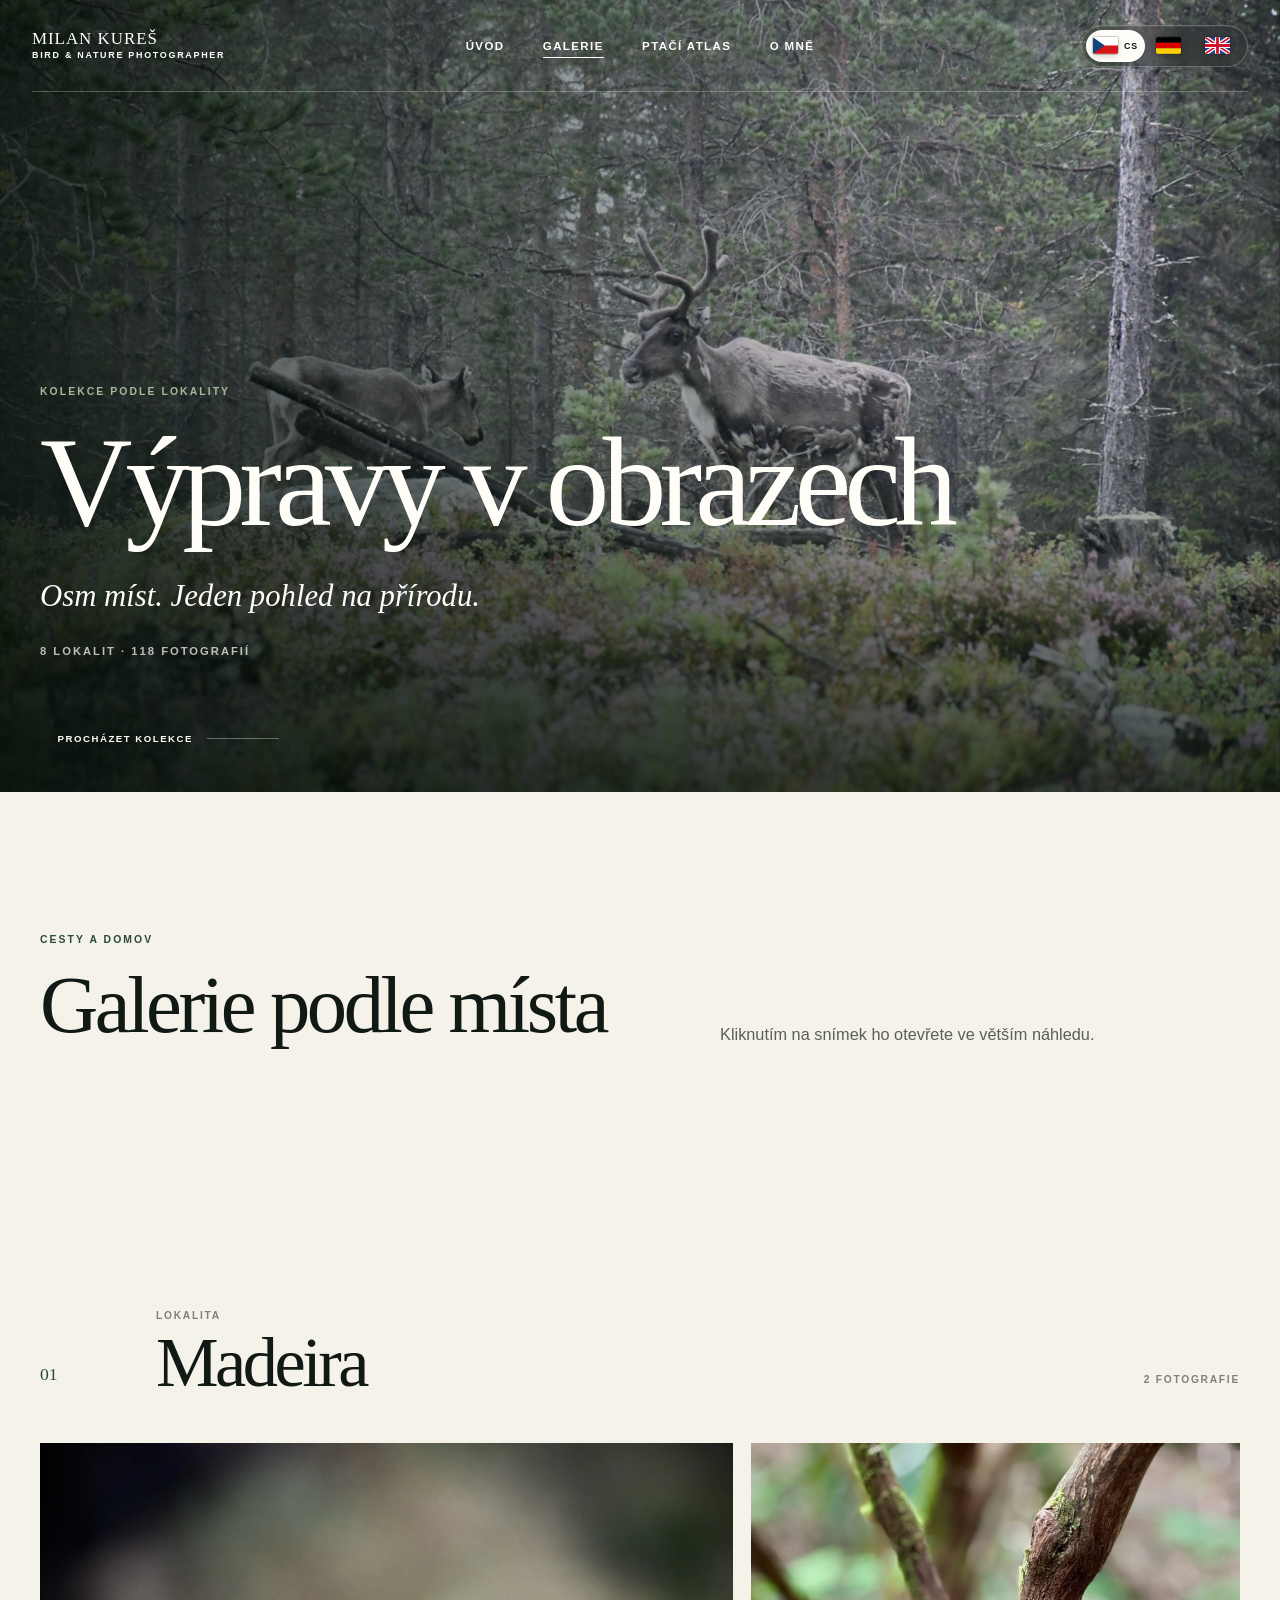
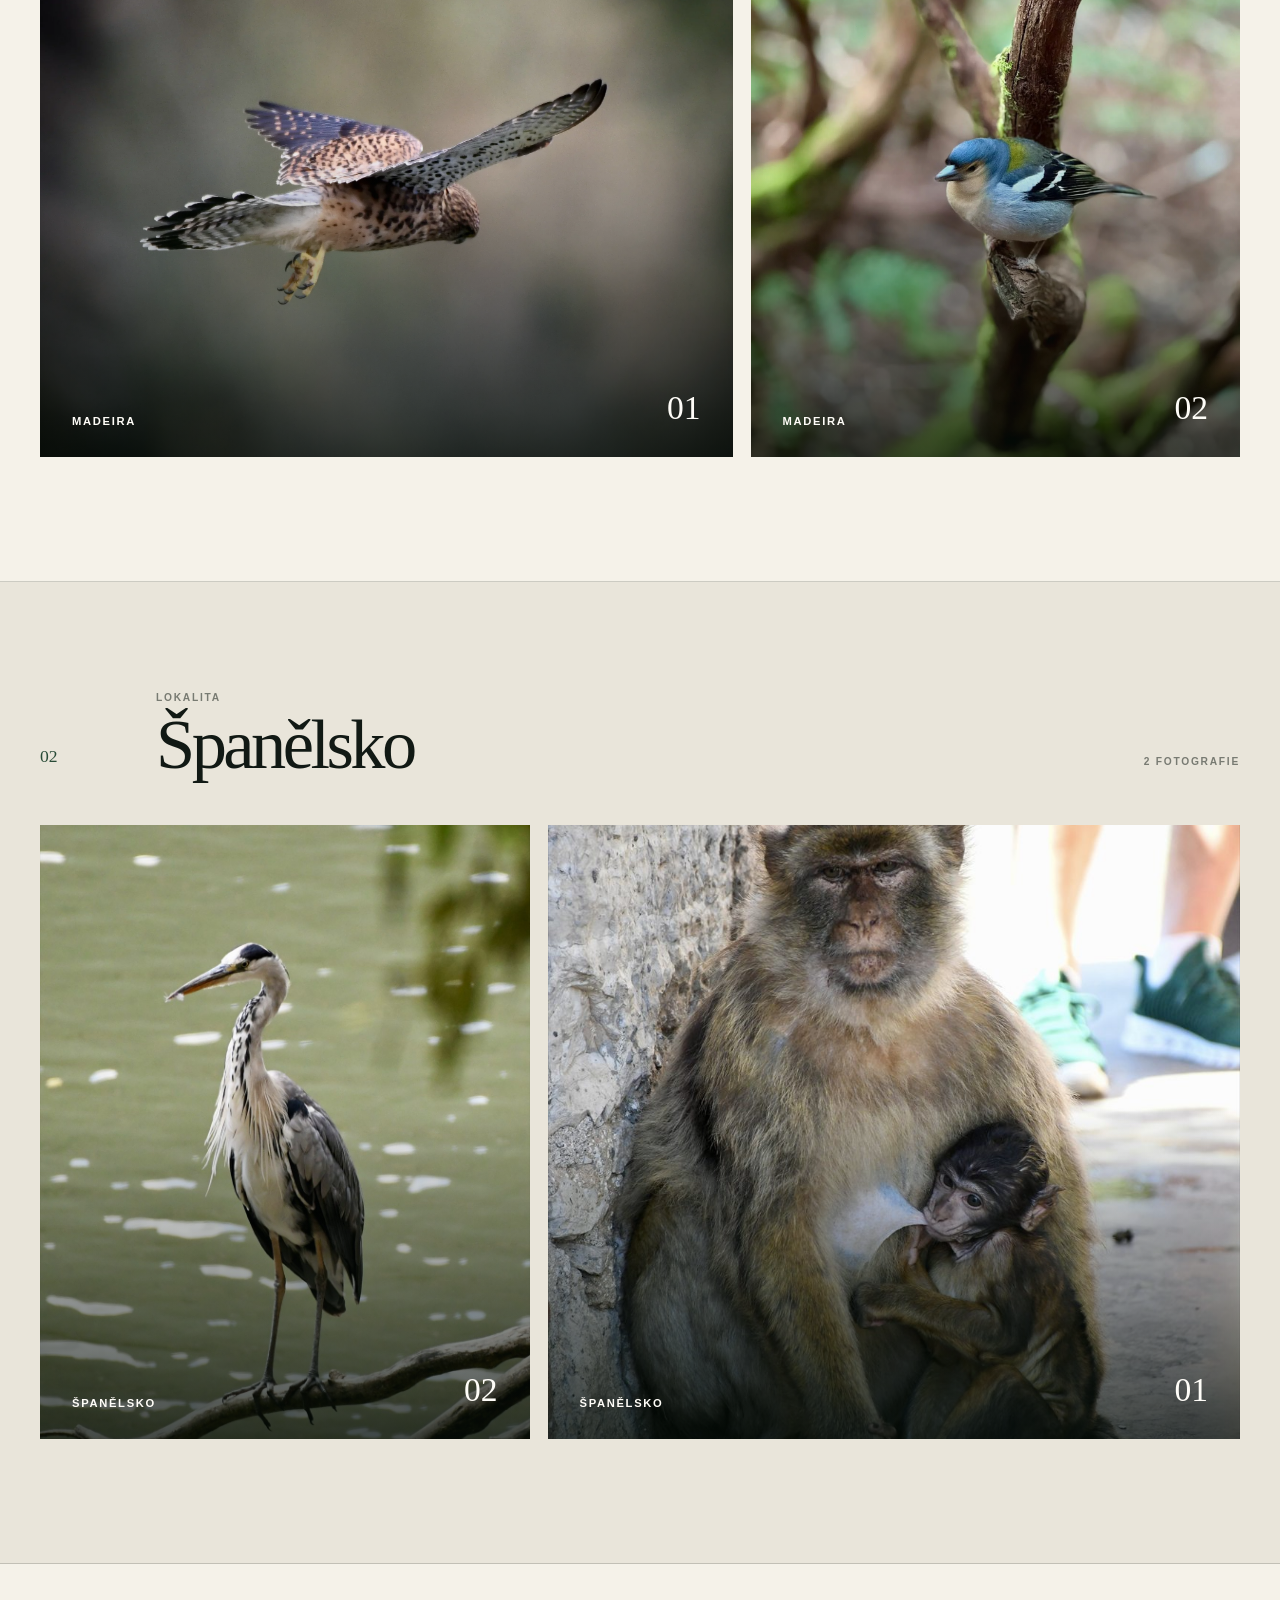
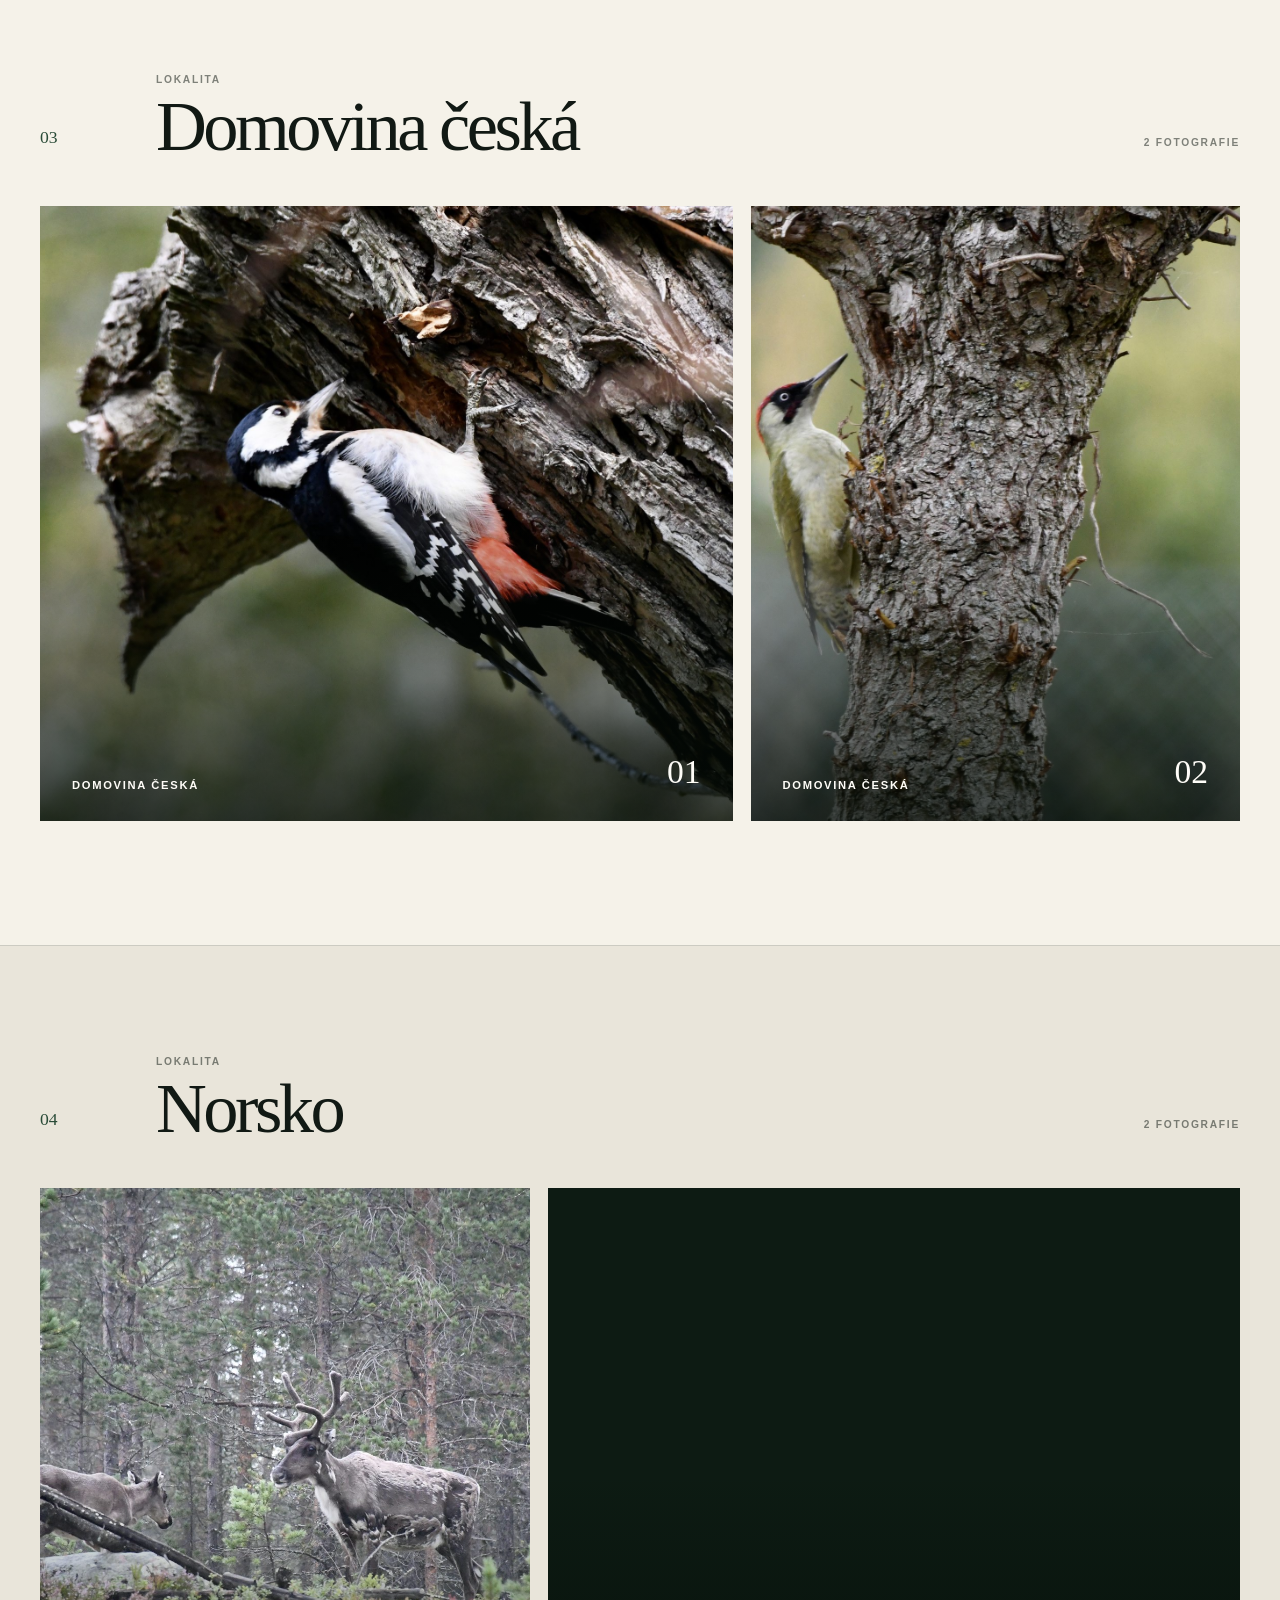
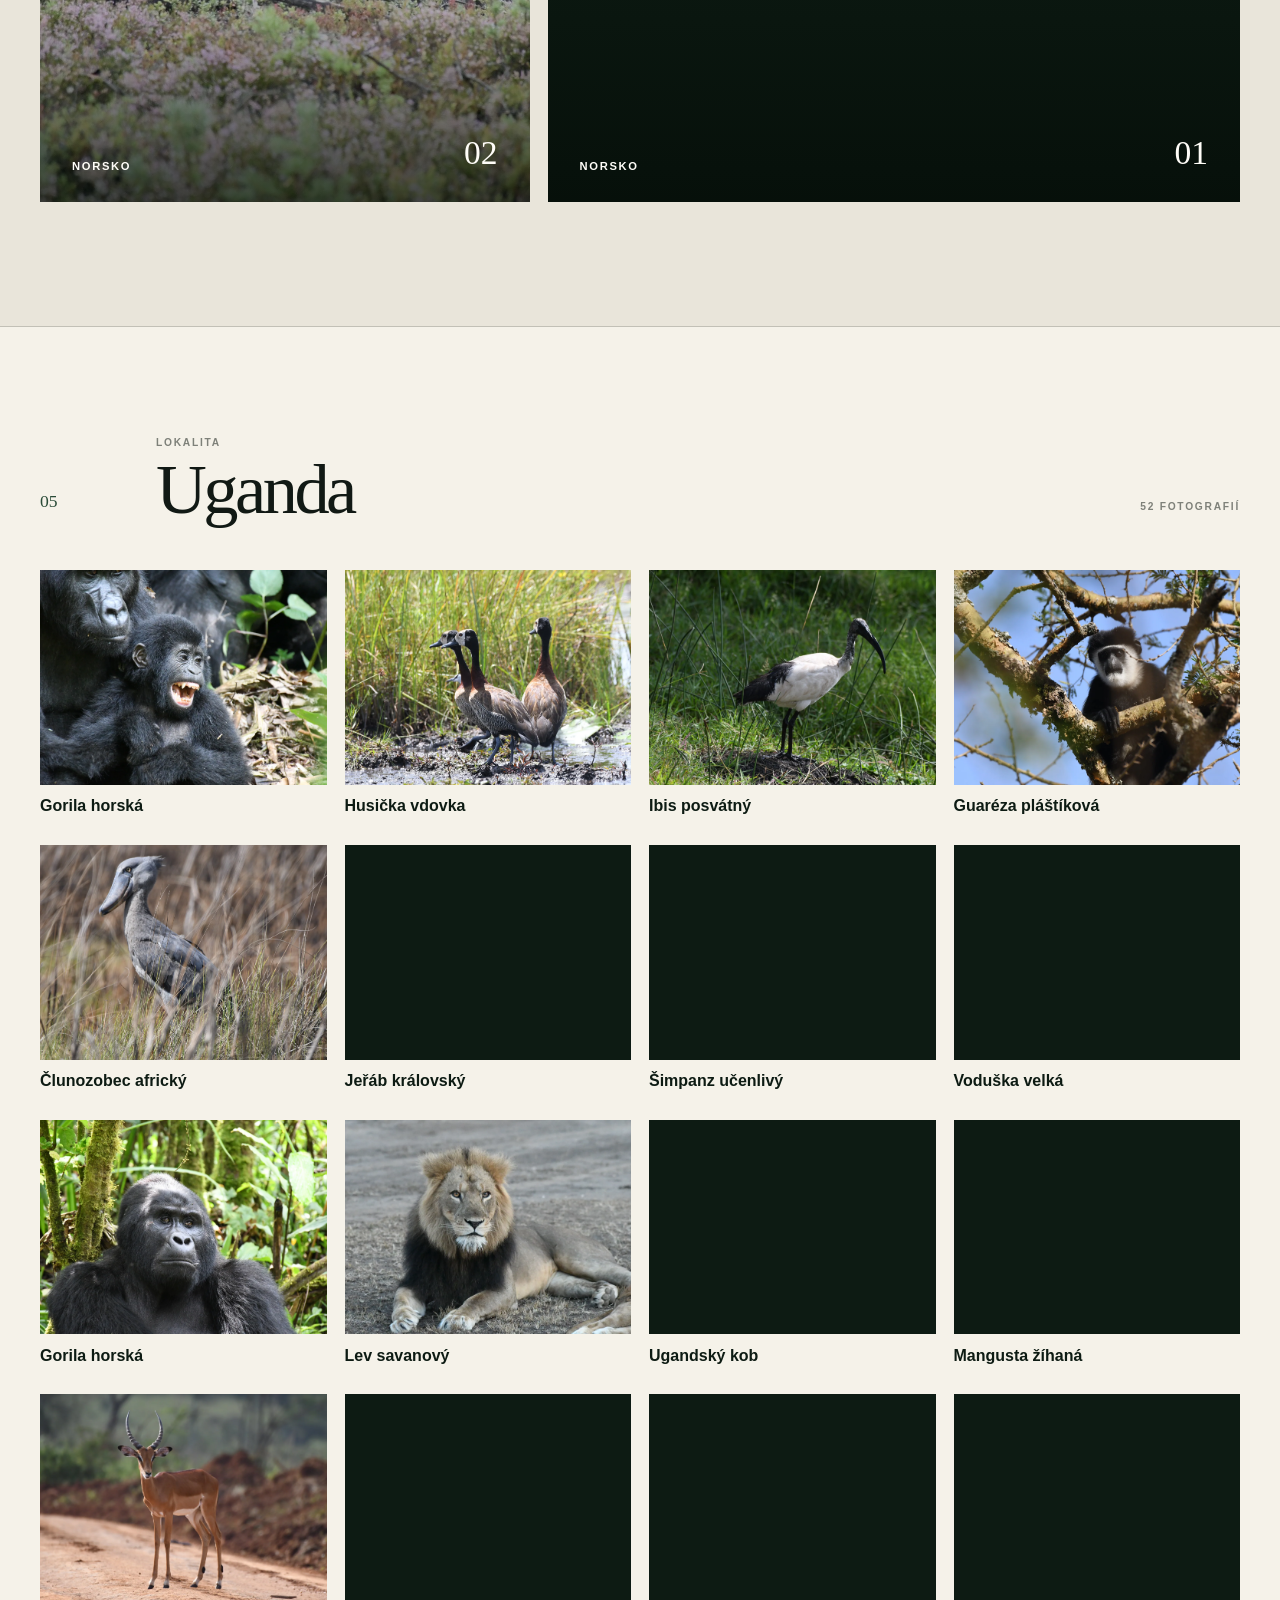
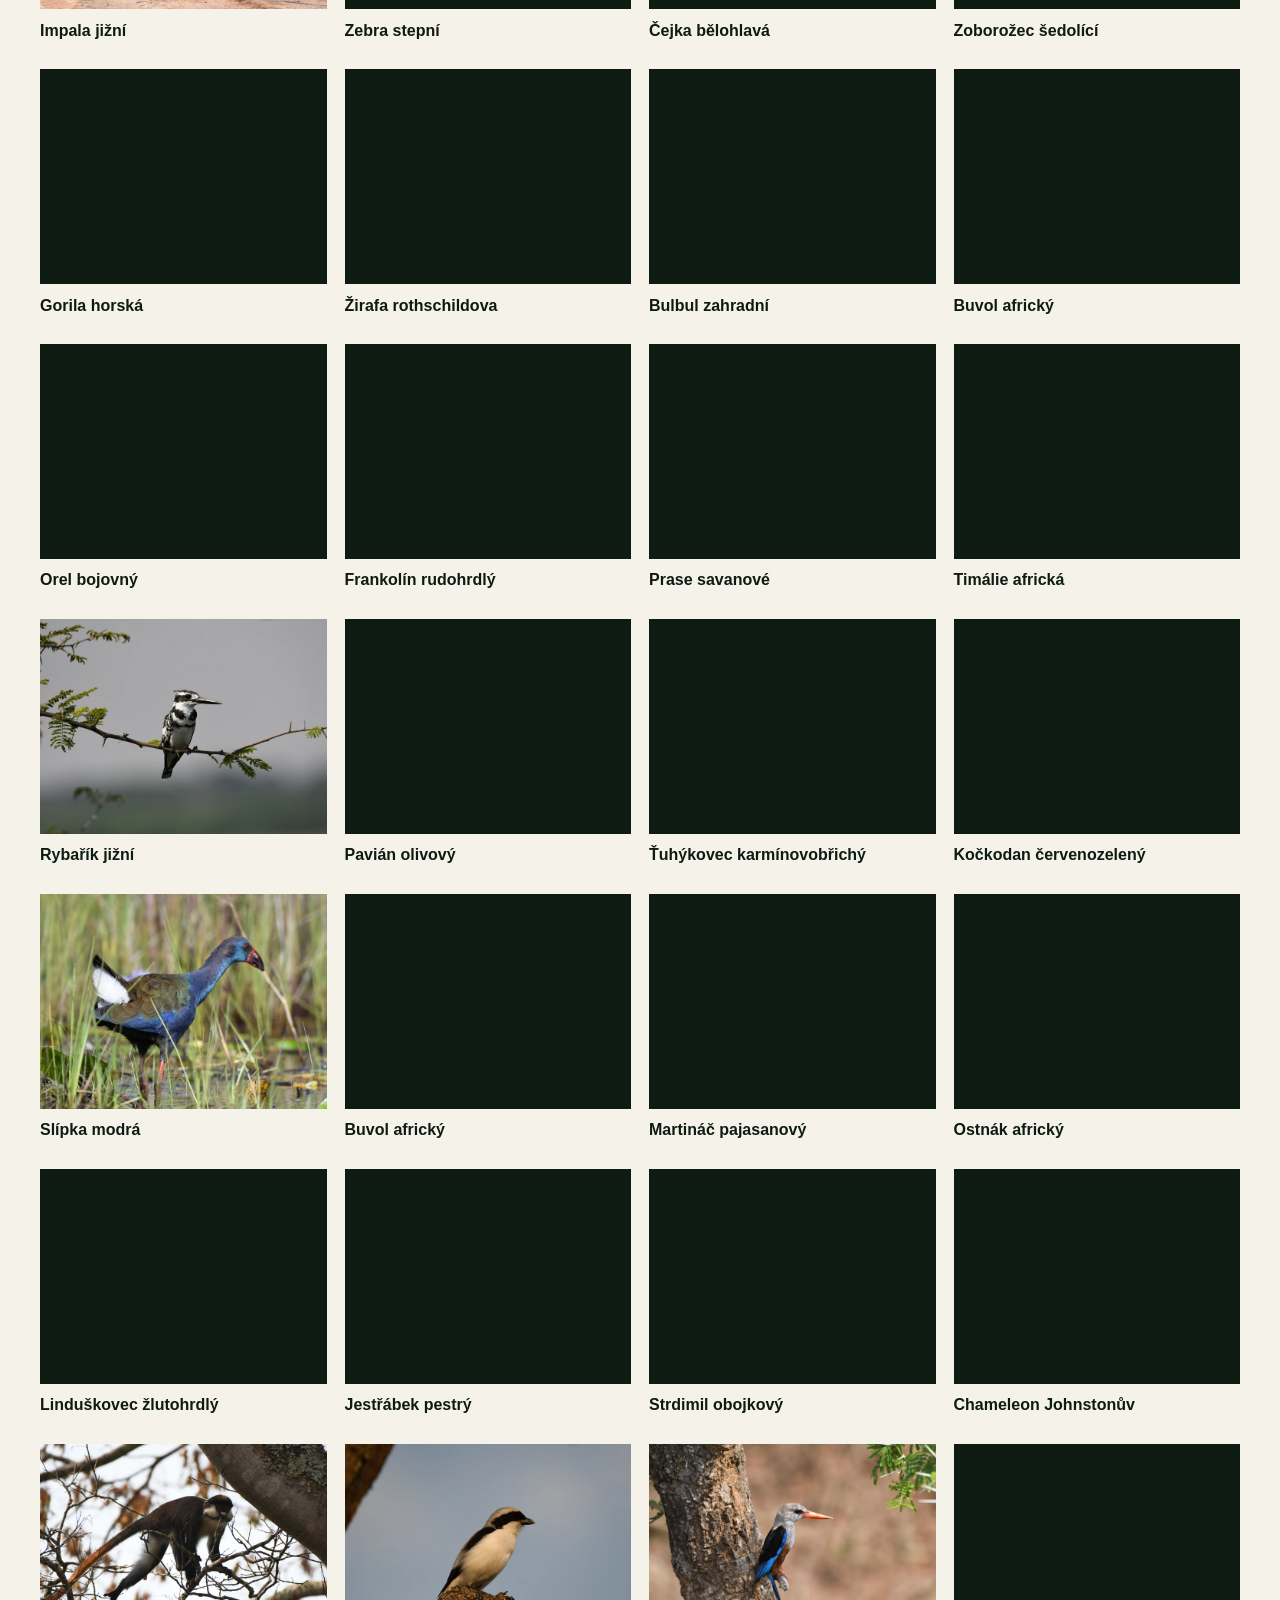
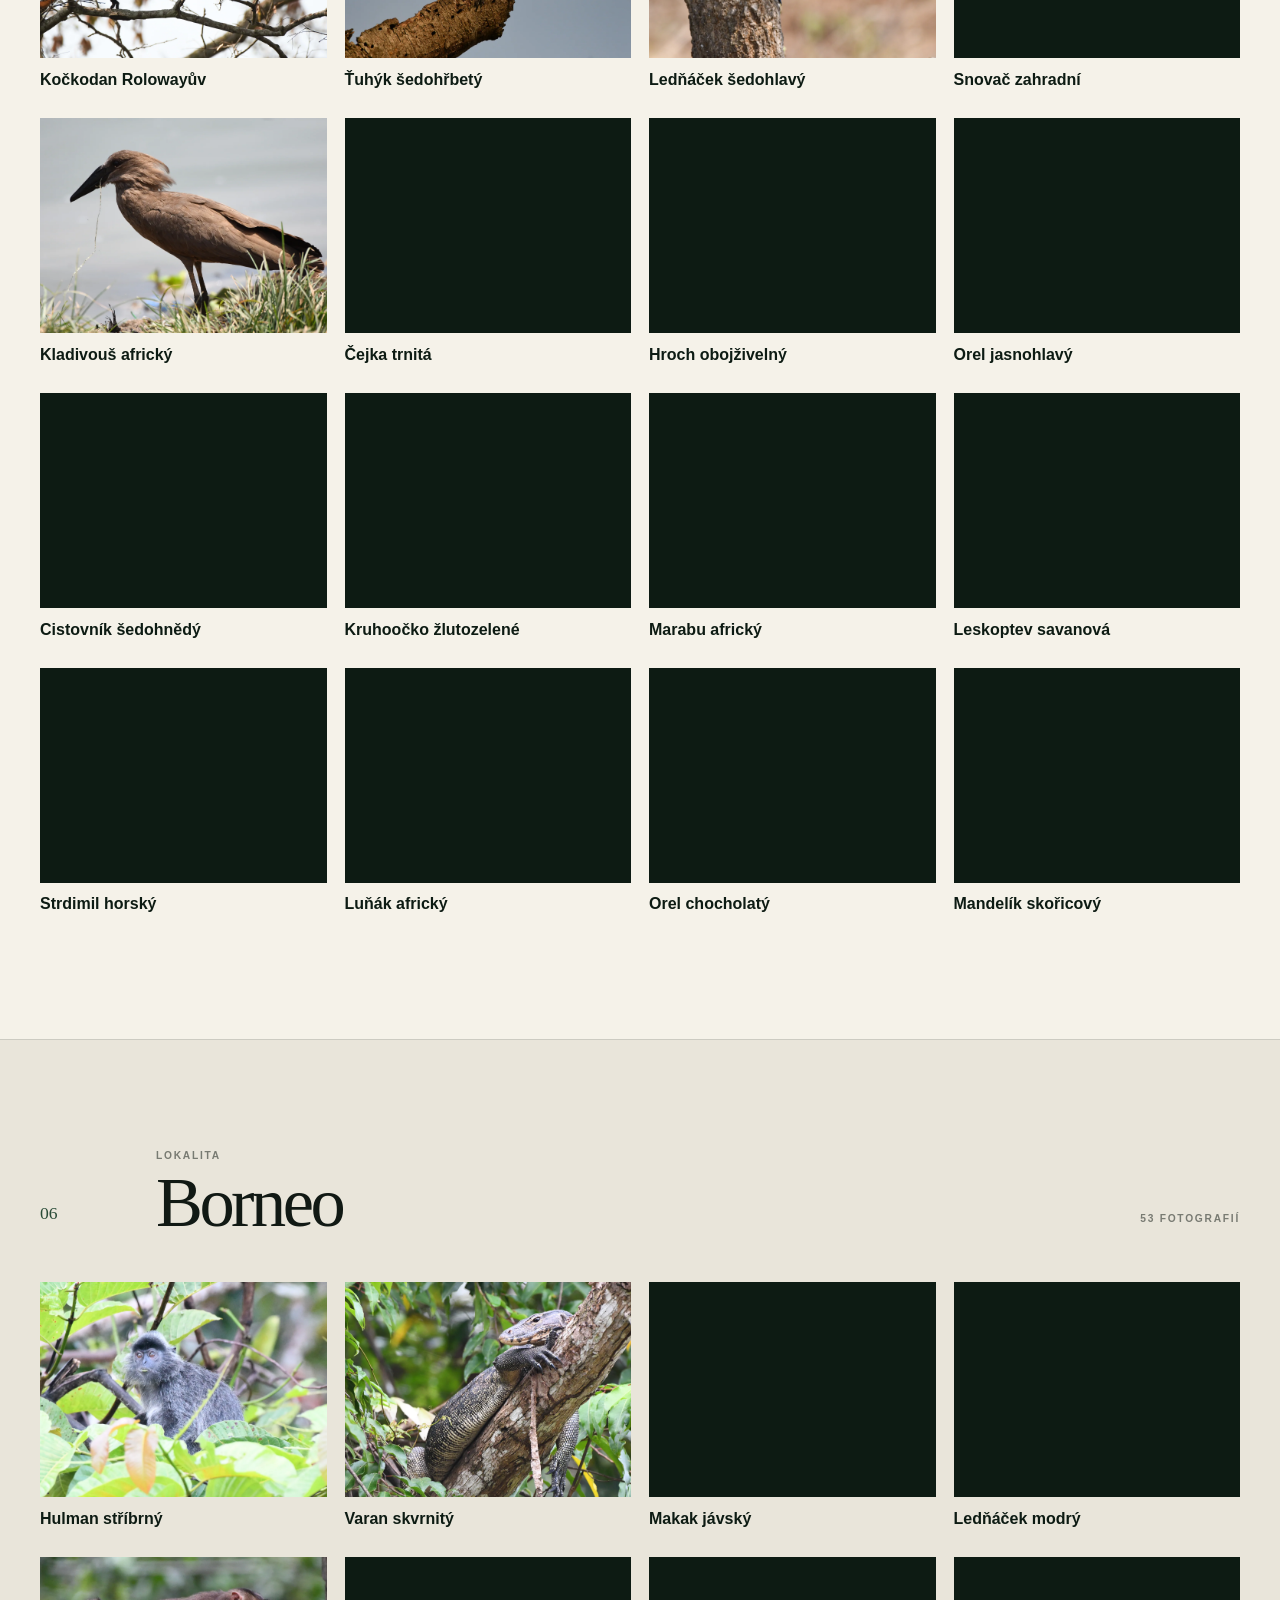
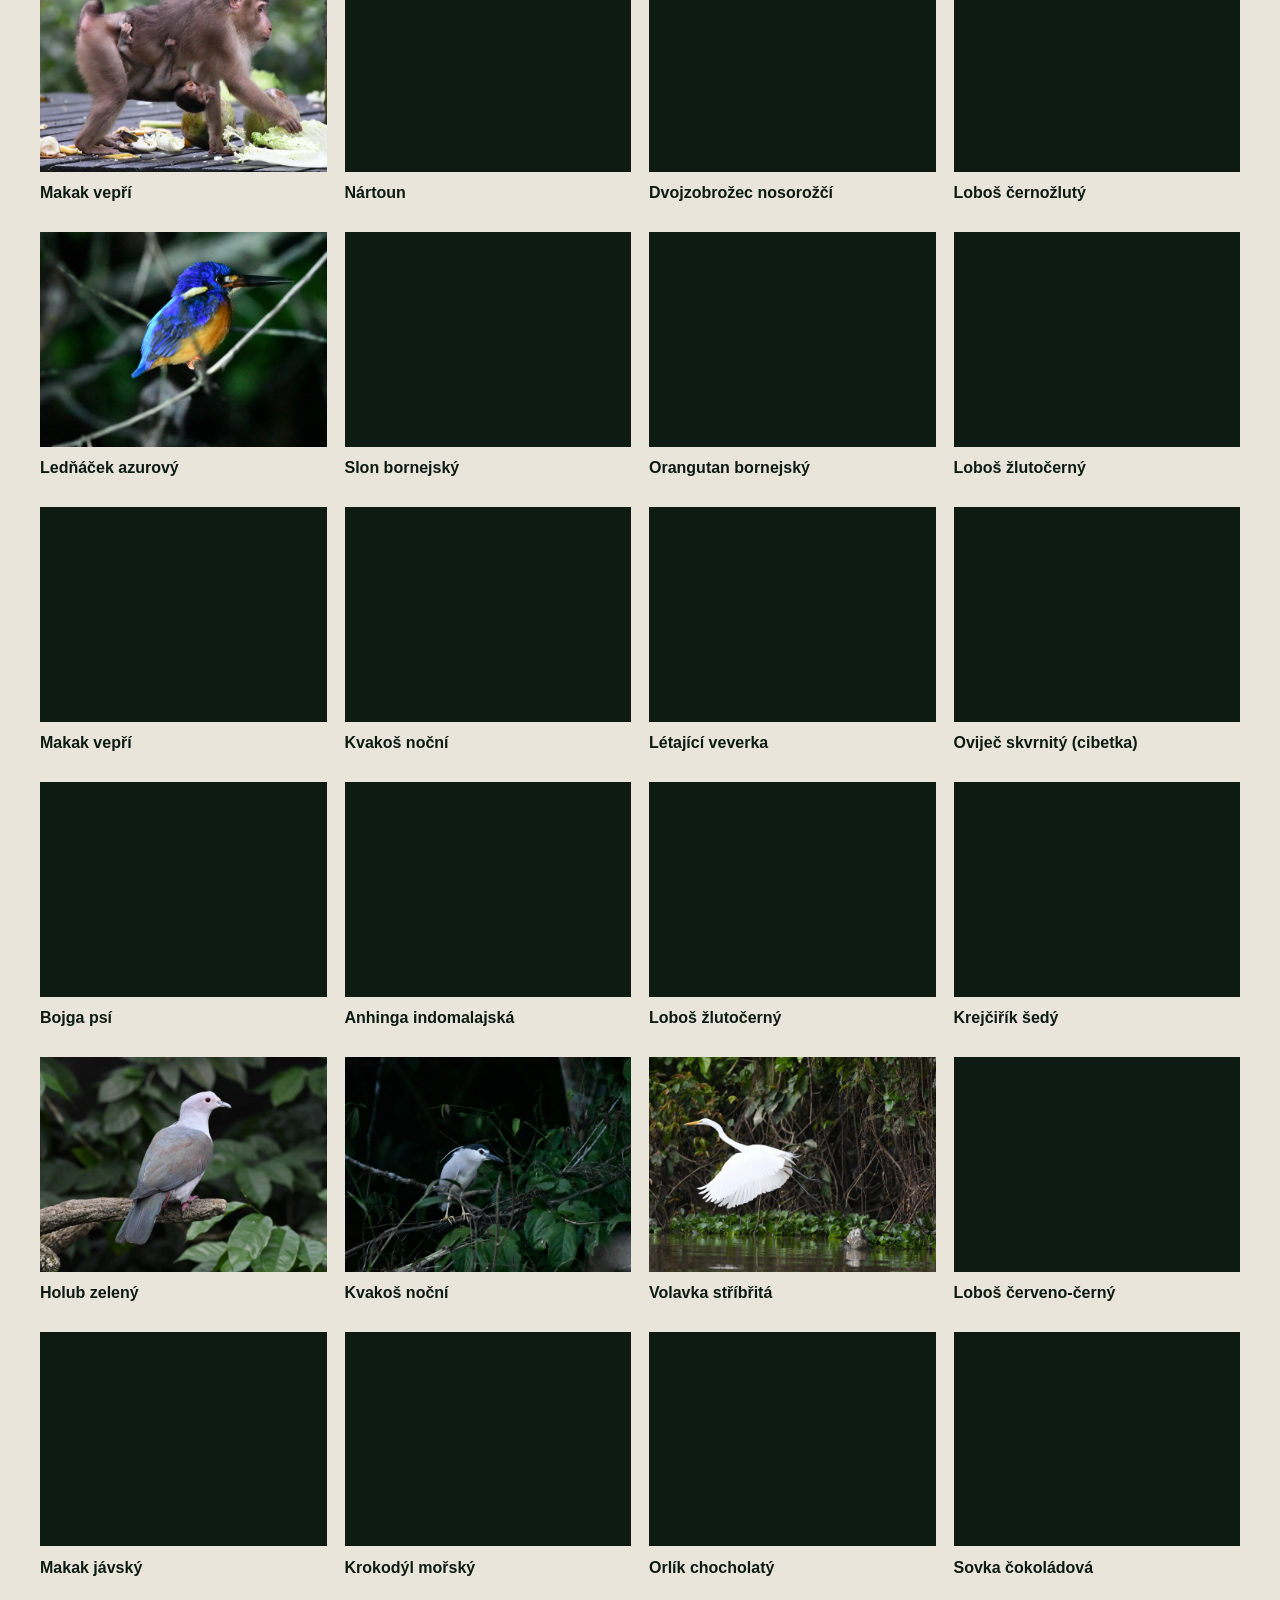
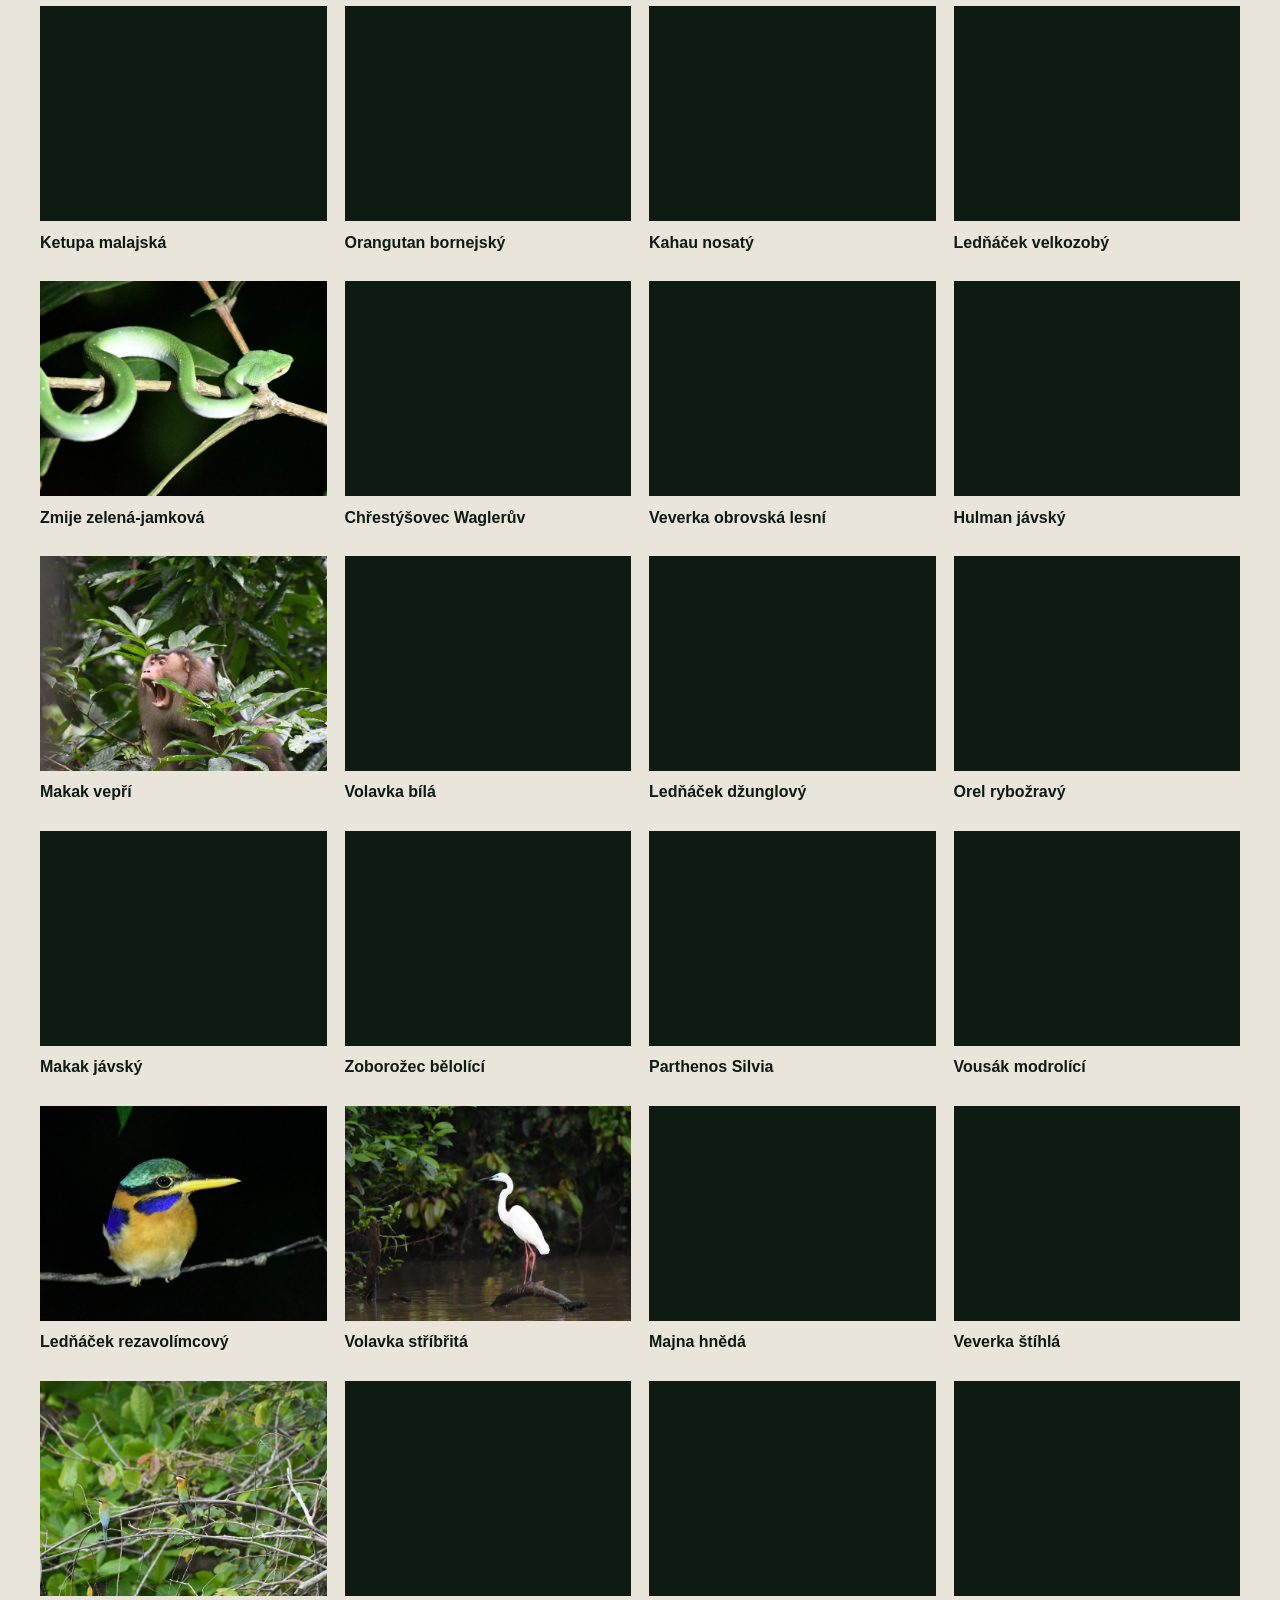
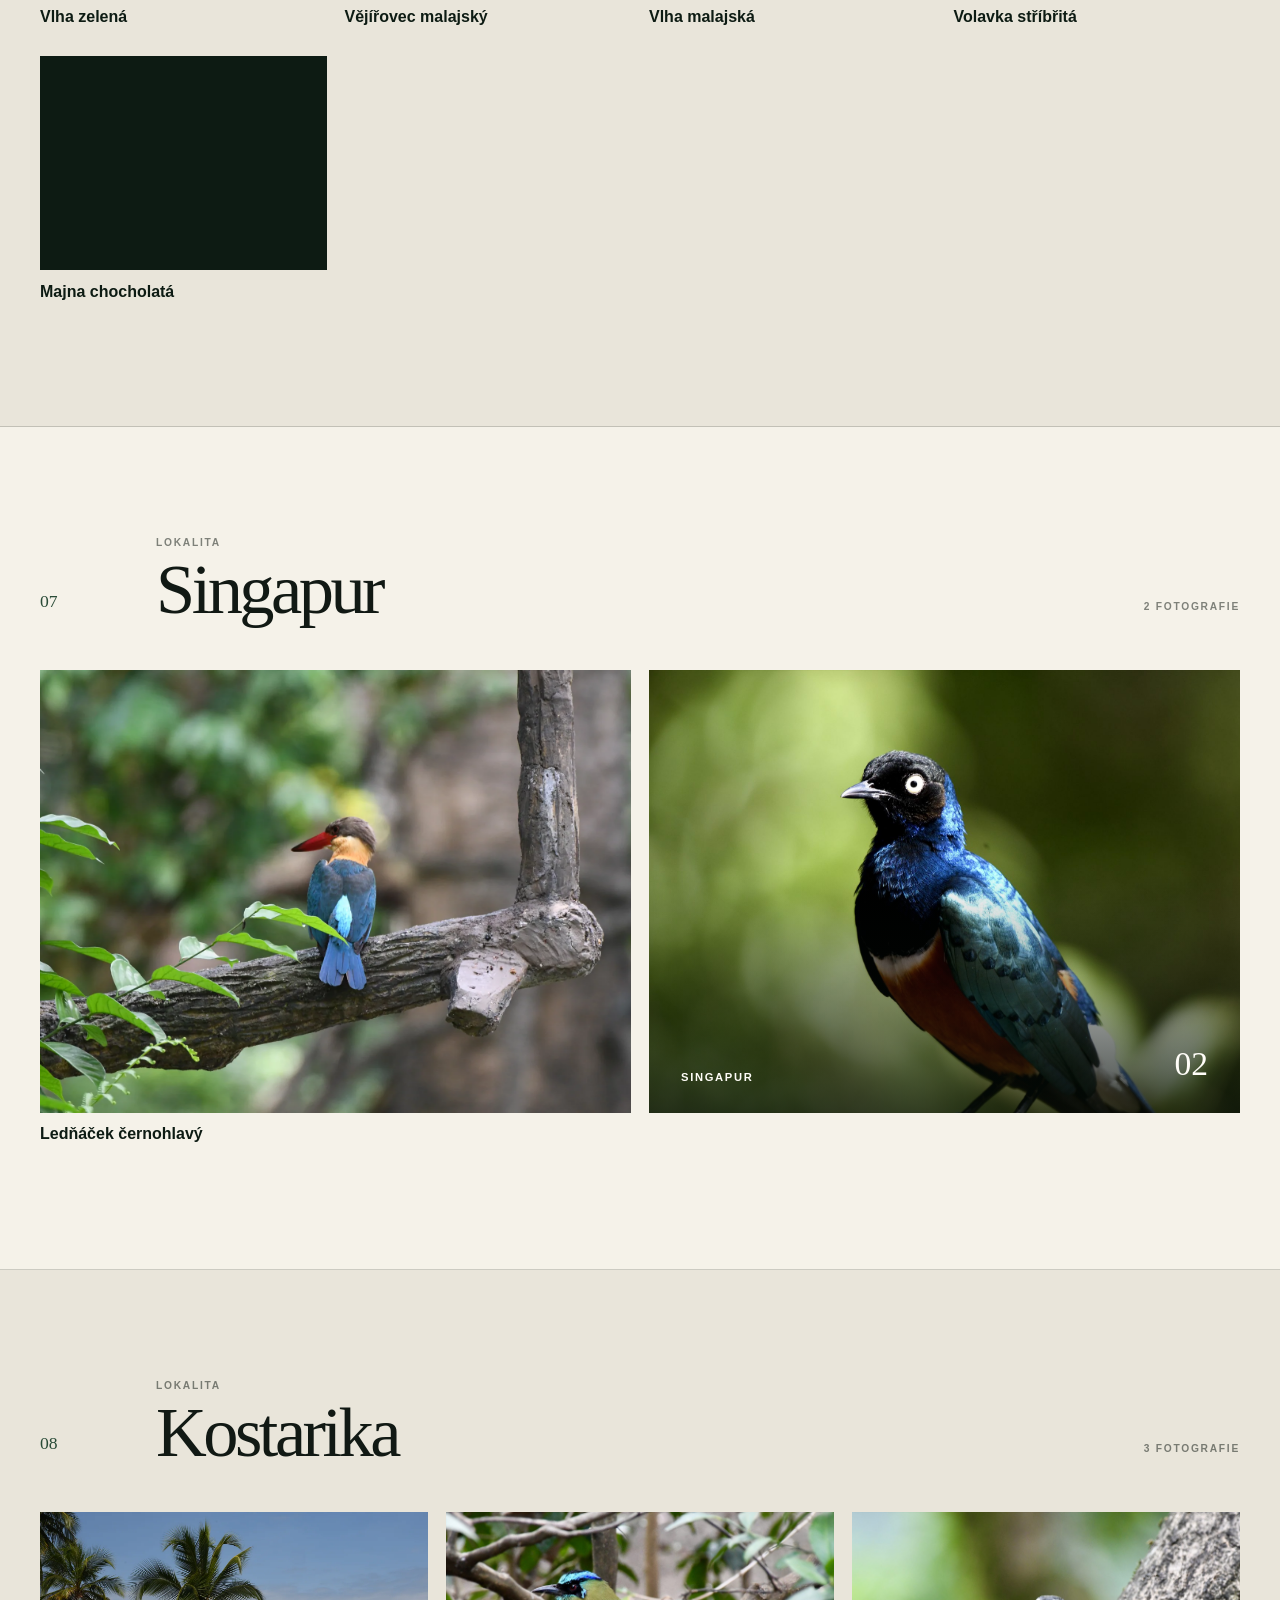
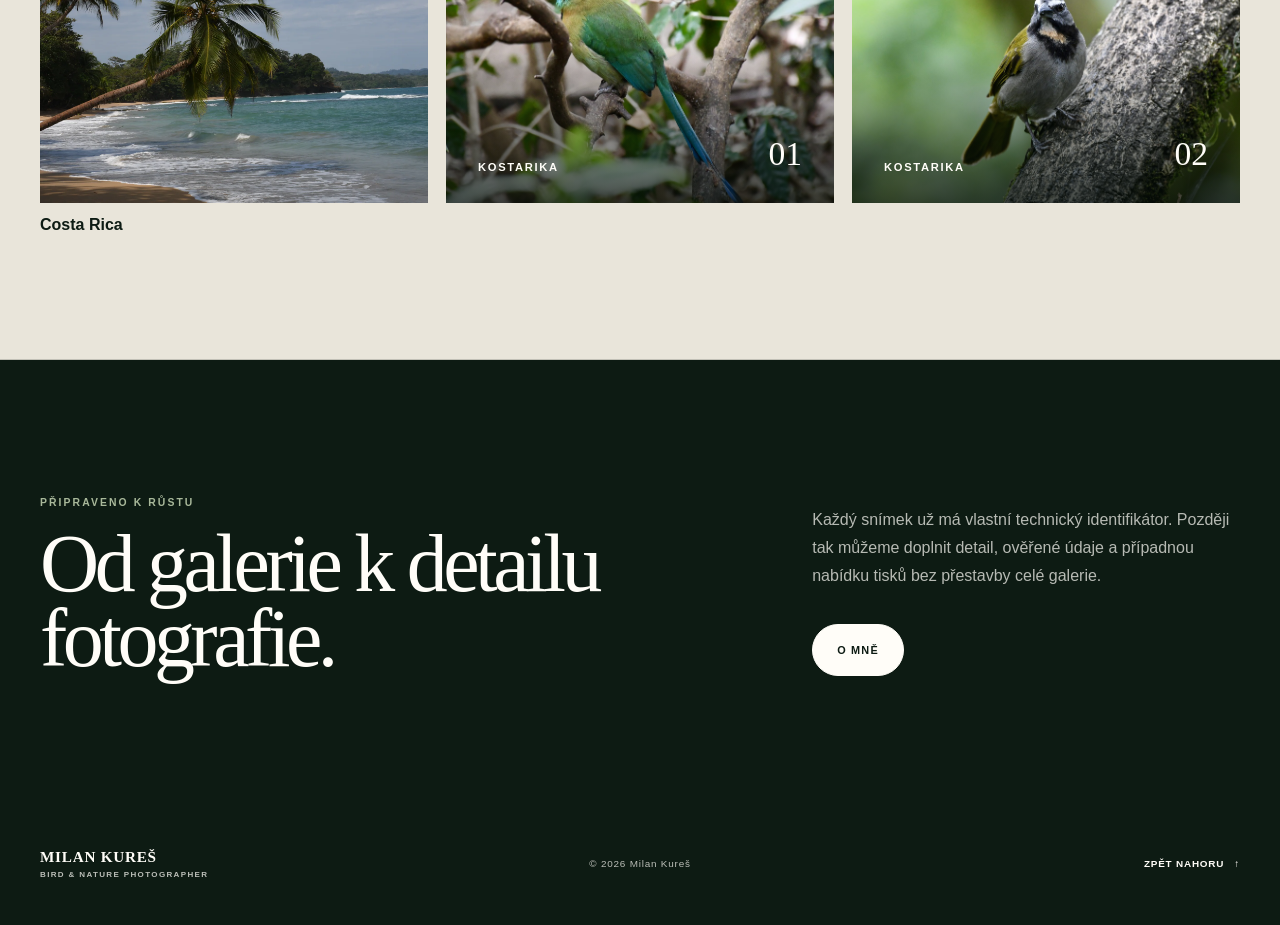
==== commit bbf31ea5: "Opravit zobrazení barev německé vlajky" ====
--- a/galerie.html
+++ b/galerie.html
@@ -37,9 +37,9 @@
               <span class="language-code">CS</span>
             </button>
             <button class="language-button" type="button" data-language="de" aria-pressed="false" aria-label="Deutsch" title="Deutsch">
-              <svg class="flag-svg" viewBox="0 0 30 20" aria-hidden="true" focusable="false">
-                <rect width="30" height="6.67" fill="#181818"></rect>
-                <rect y="6.67" width="30" height="6.67" fill="#dd1e2f"></rect>
+              <svg class="flag-svg" viewBox="0 0 30 20" aria-hidden="true" focusable="false" style="color-scheme: only light; forced-color-adjust: none">
+                <rect width="30" height="6.67" fill="#000000"></rect>
+                <rect y="6.67" width="30" height="6.67" fill="#dd0000"></rect>
                 <rect y="13.34" width="30" height="6.66" fill="#ffce00"></rect>
               </svg>
               <span class="language-code">DE</span>
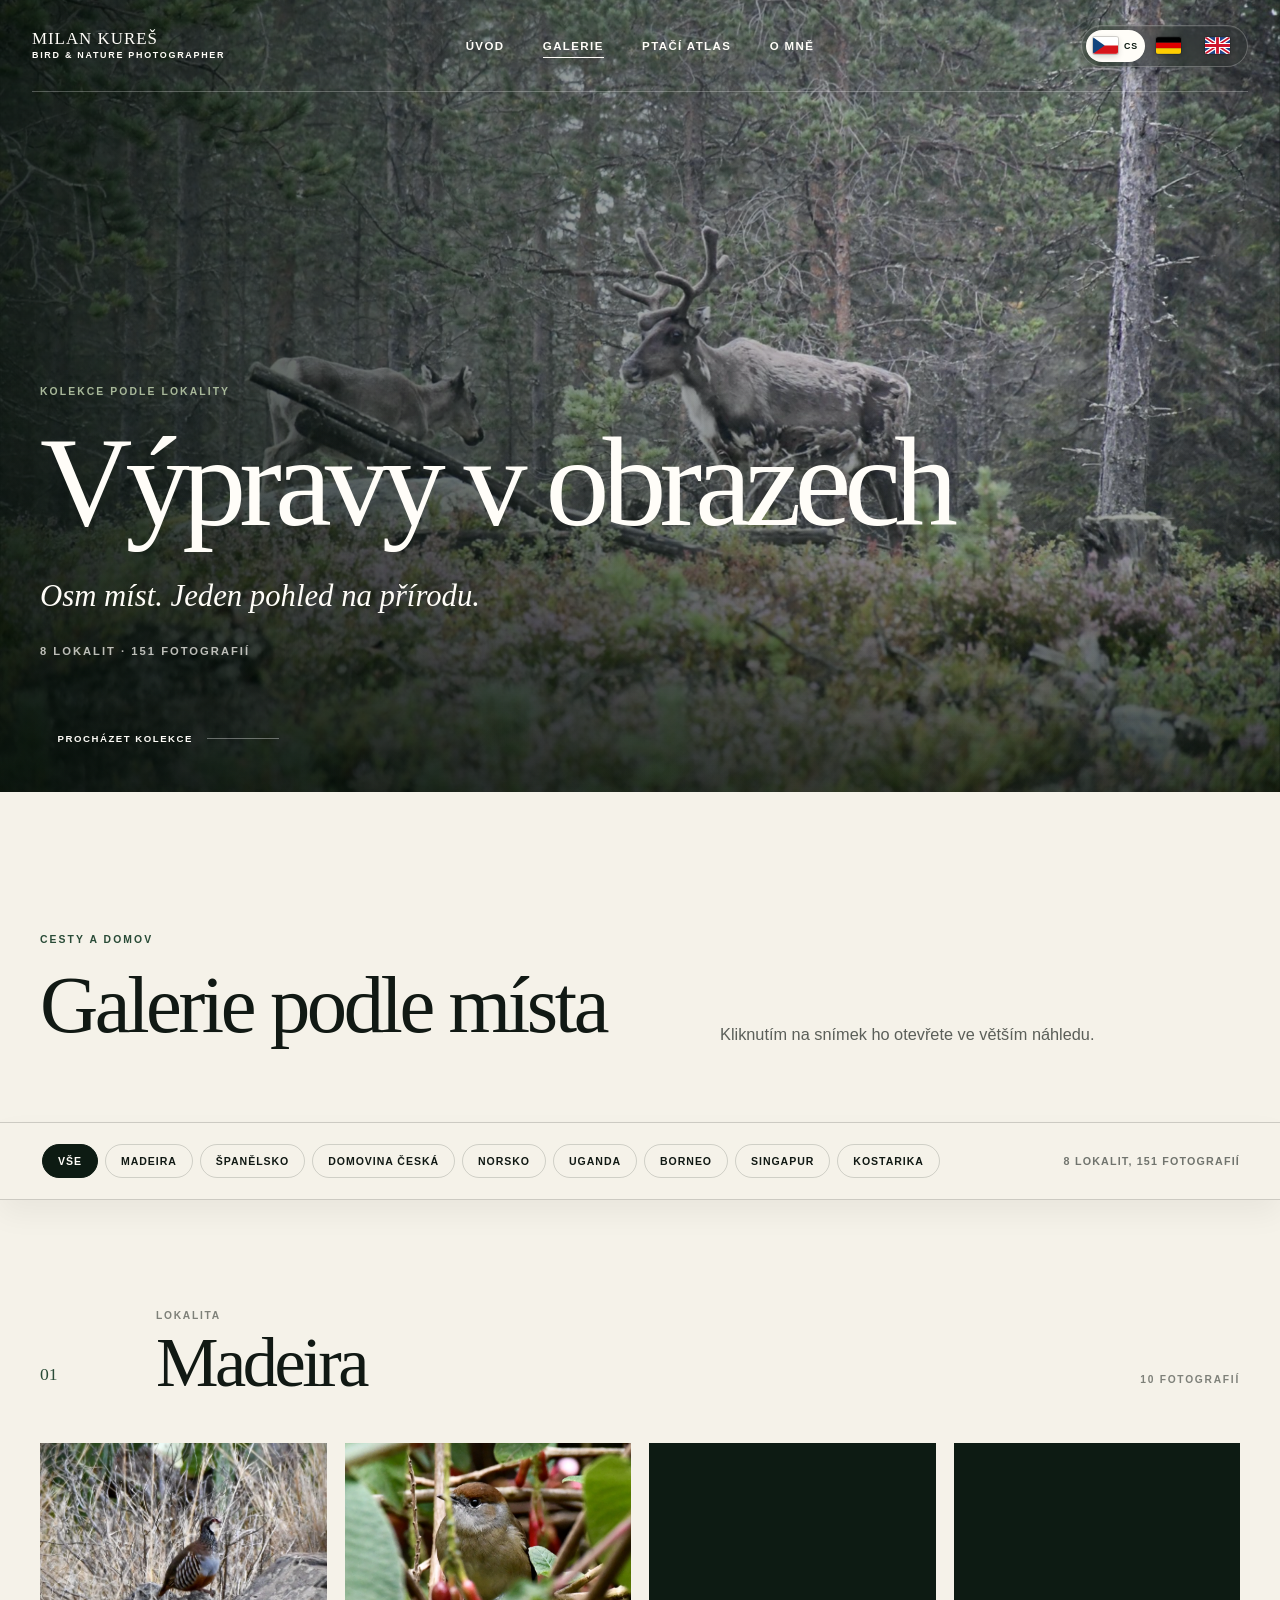
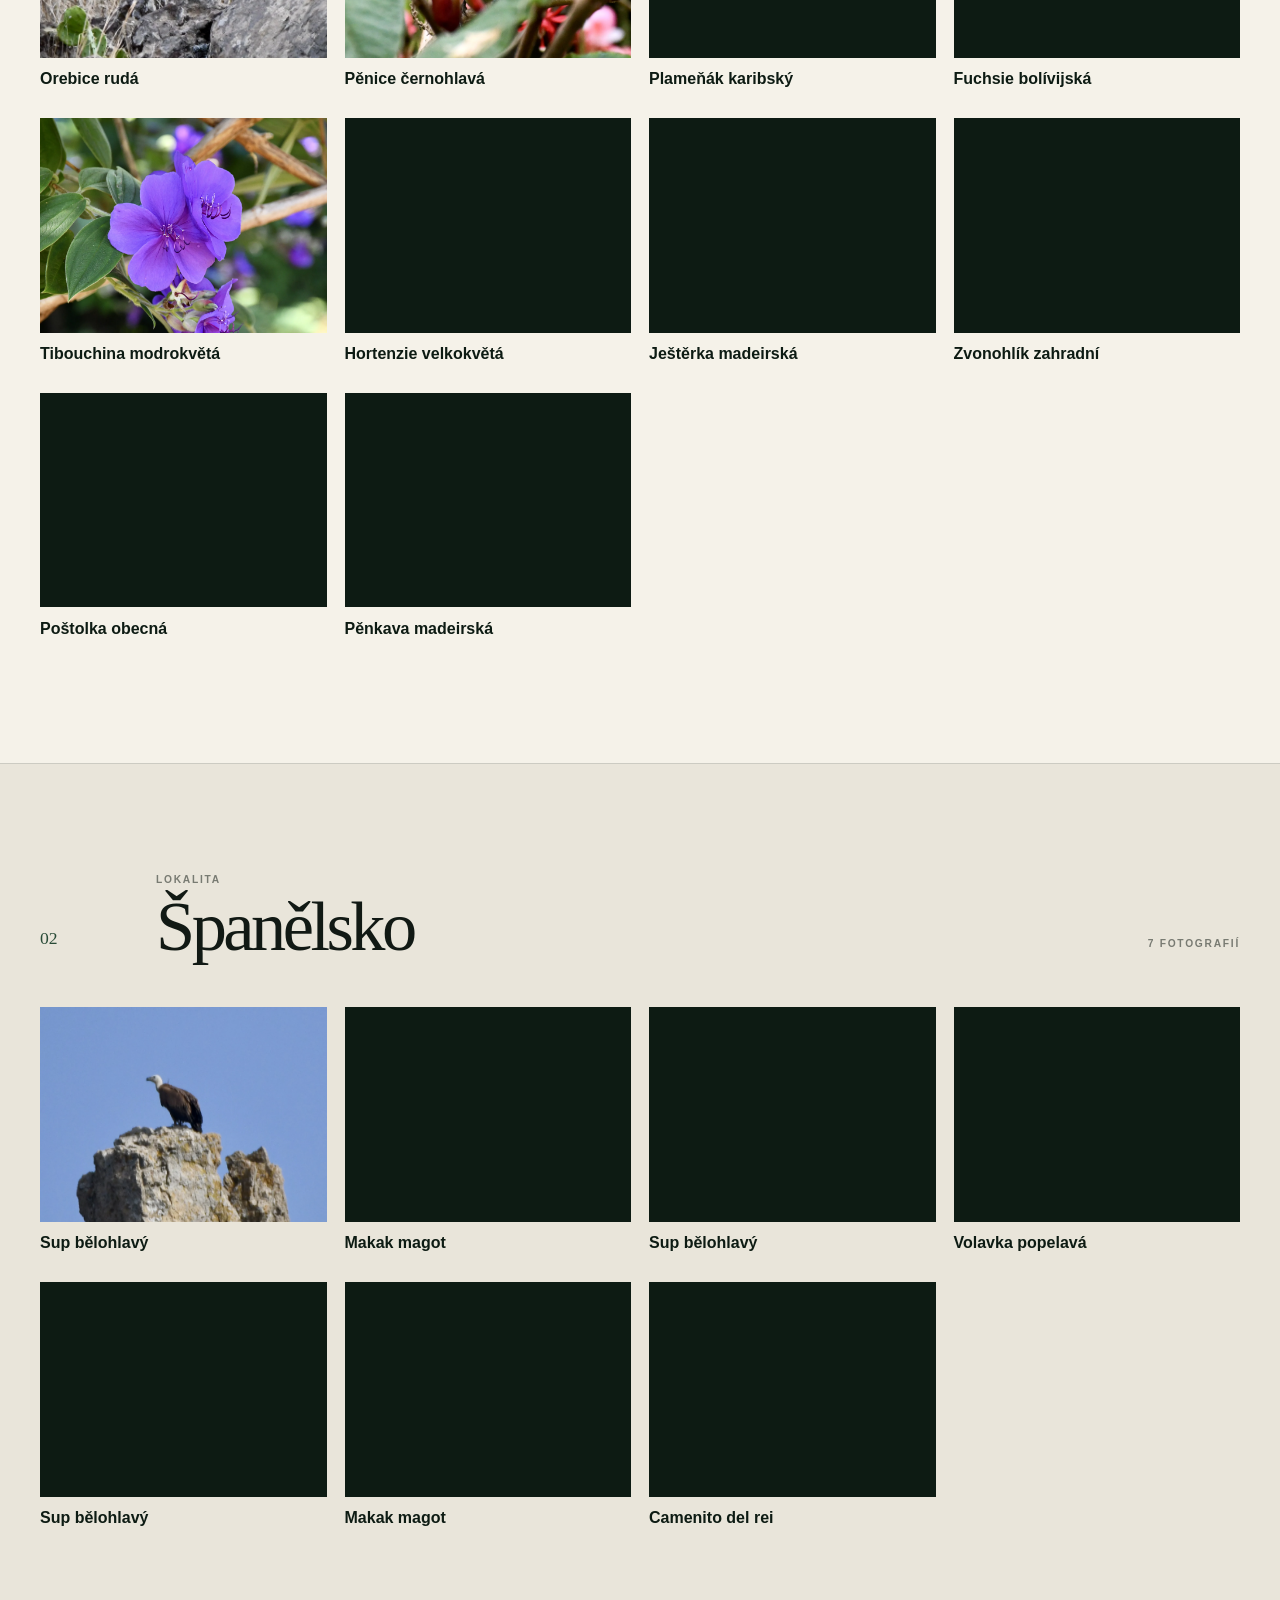
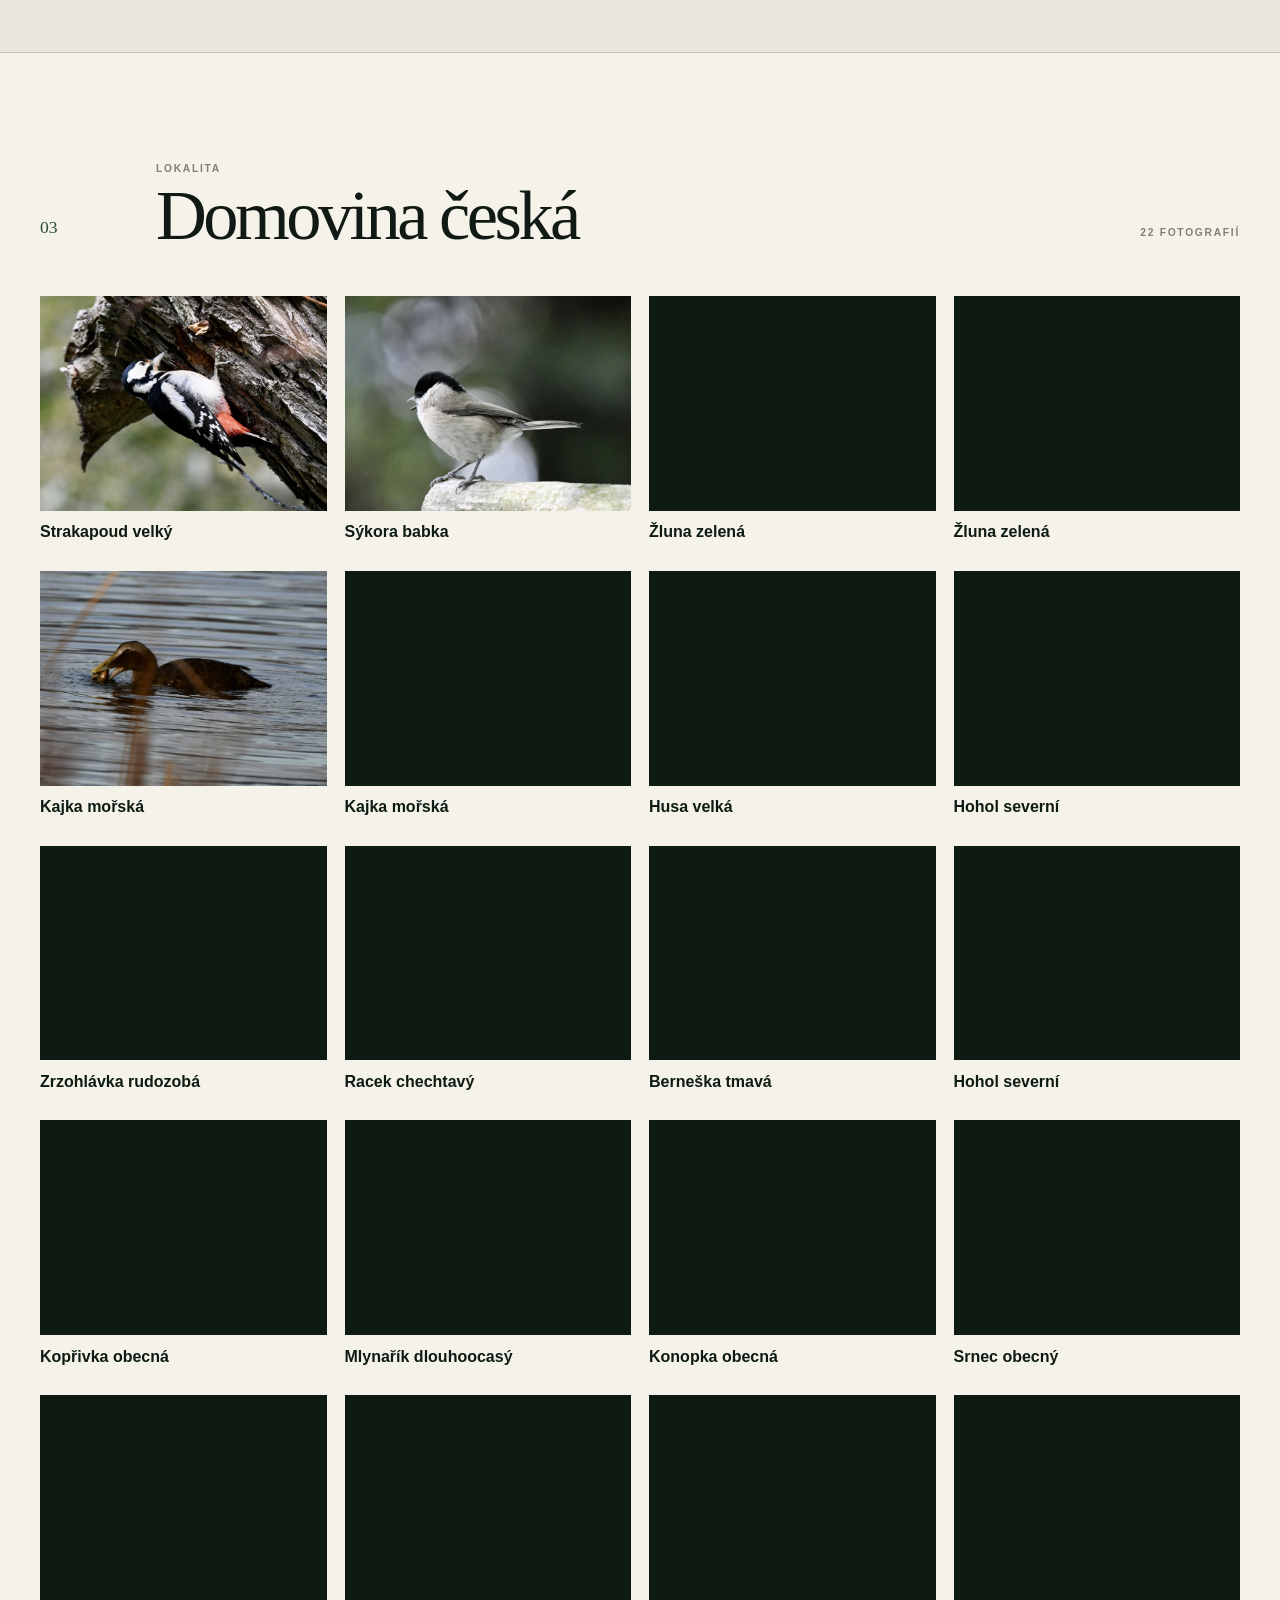
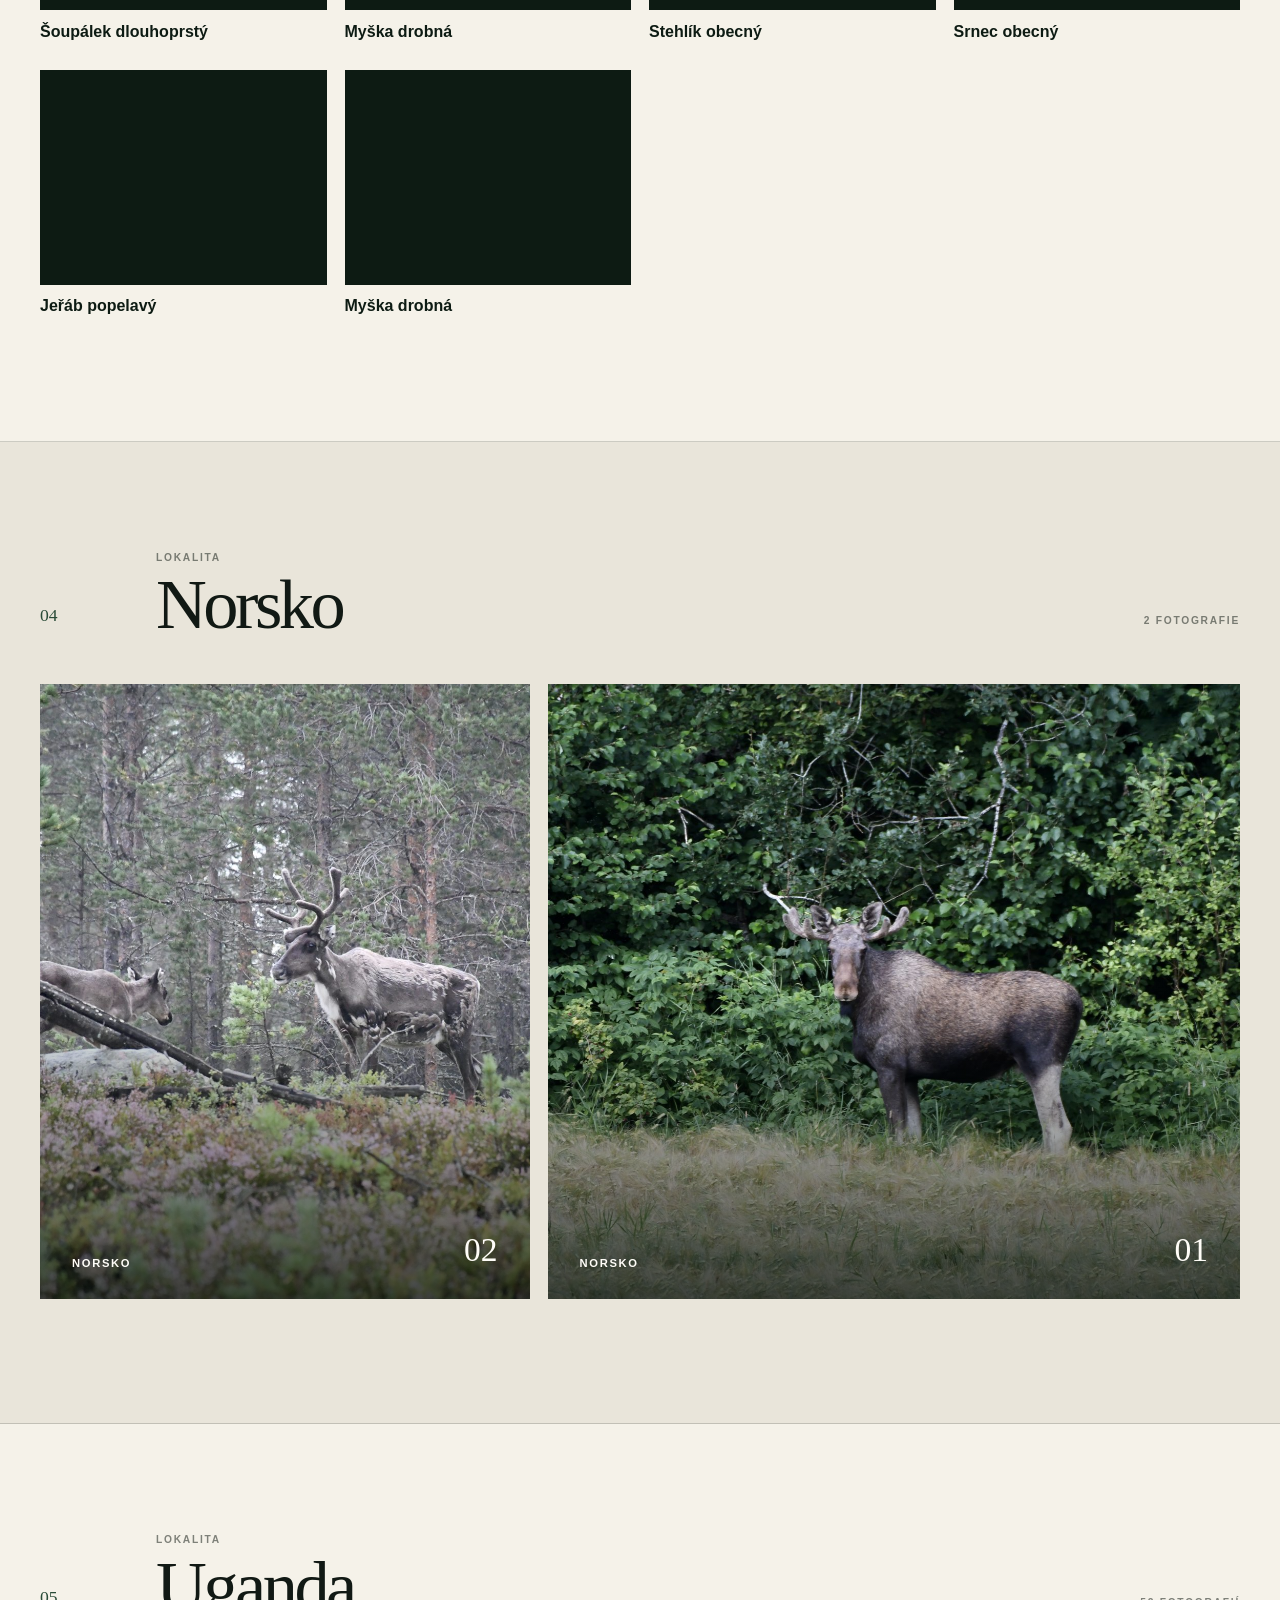
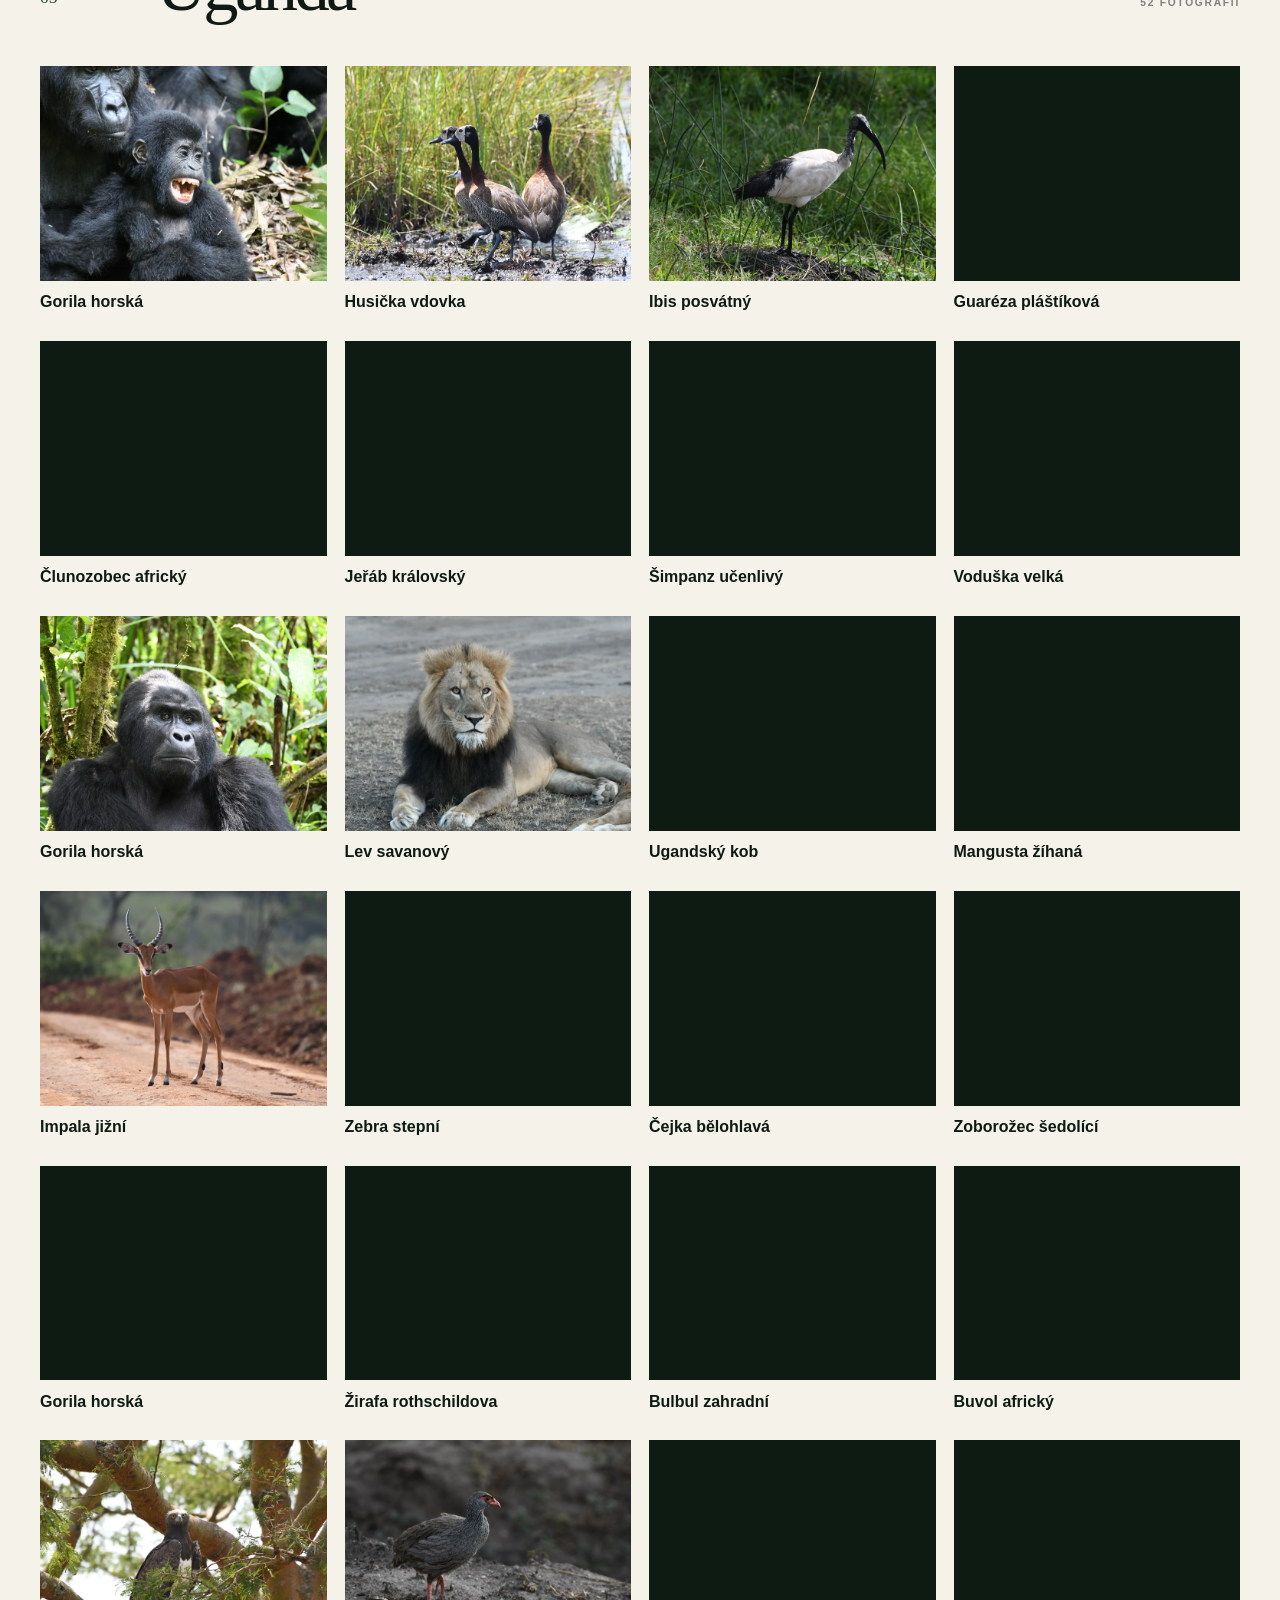
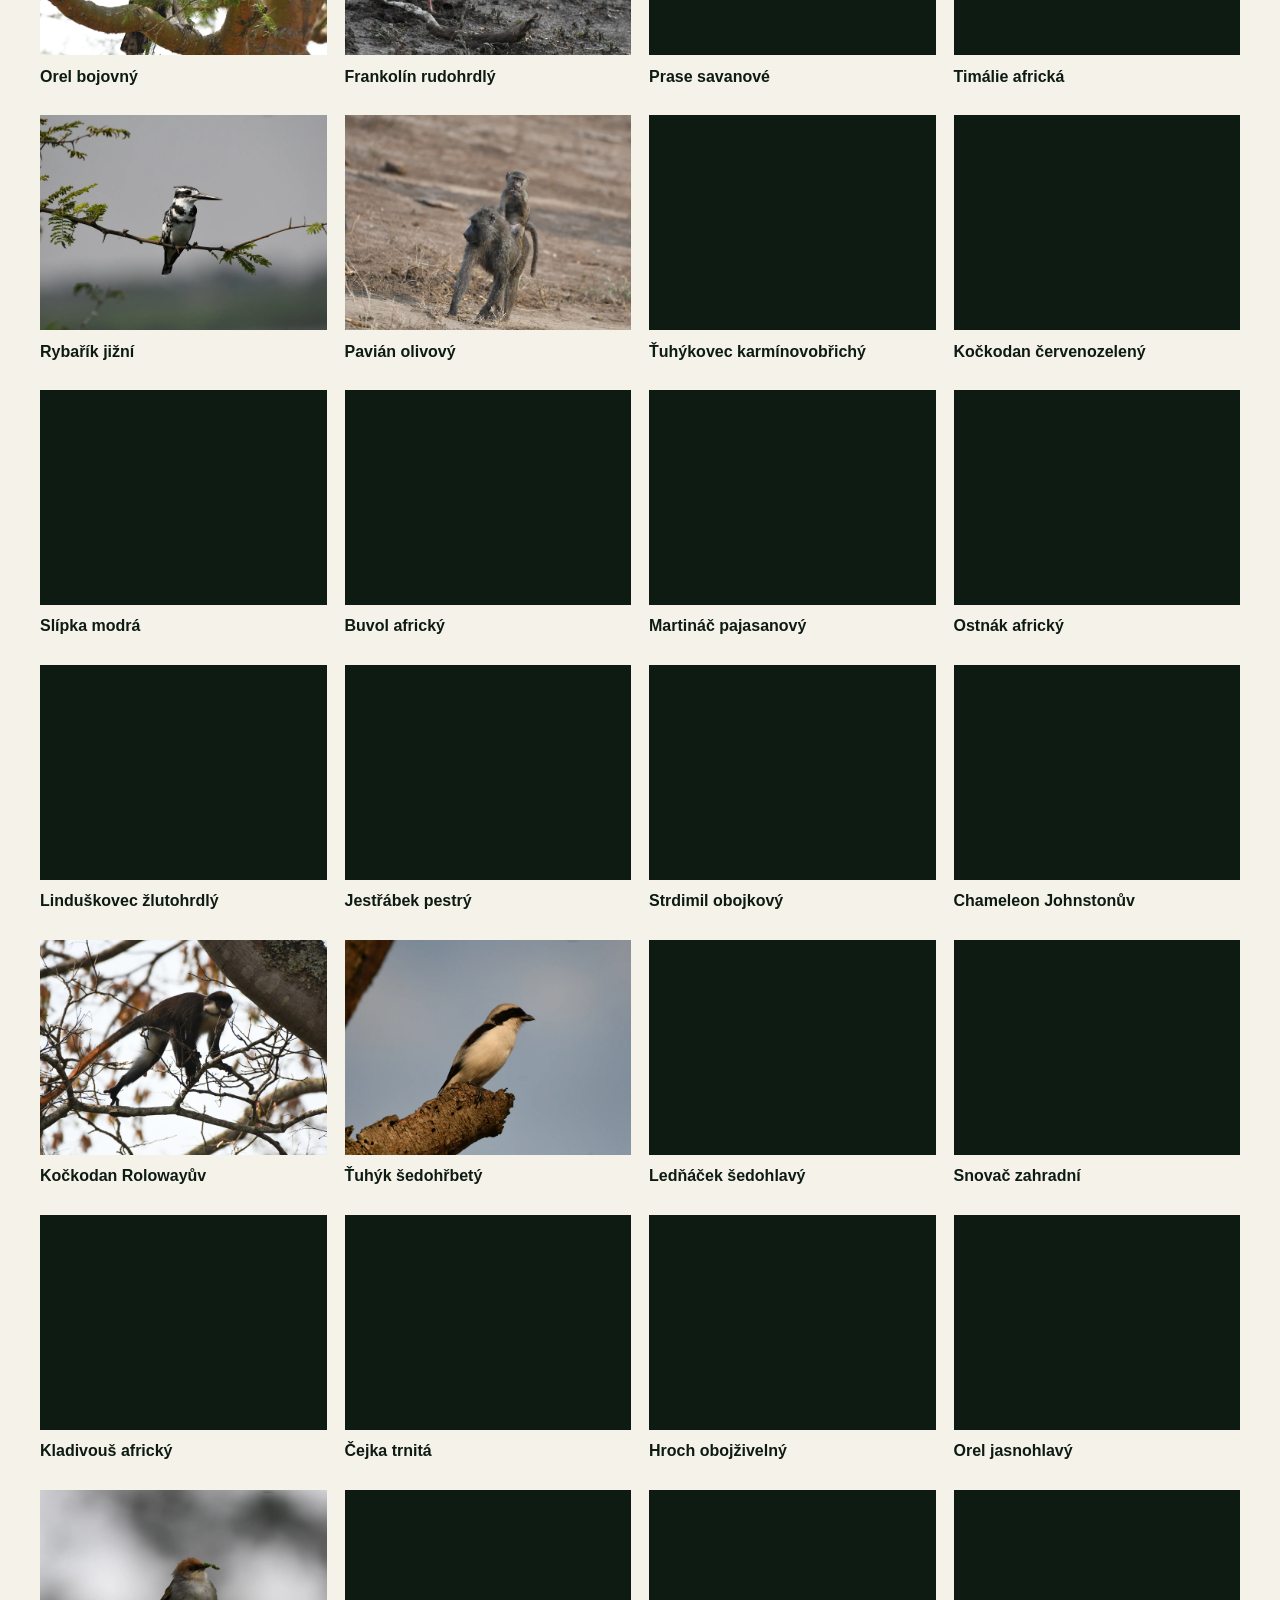
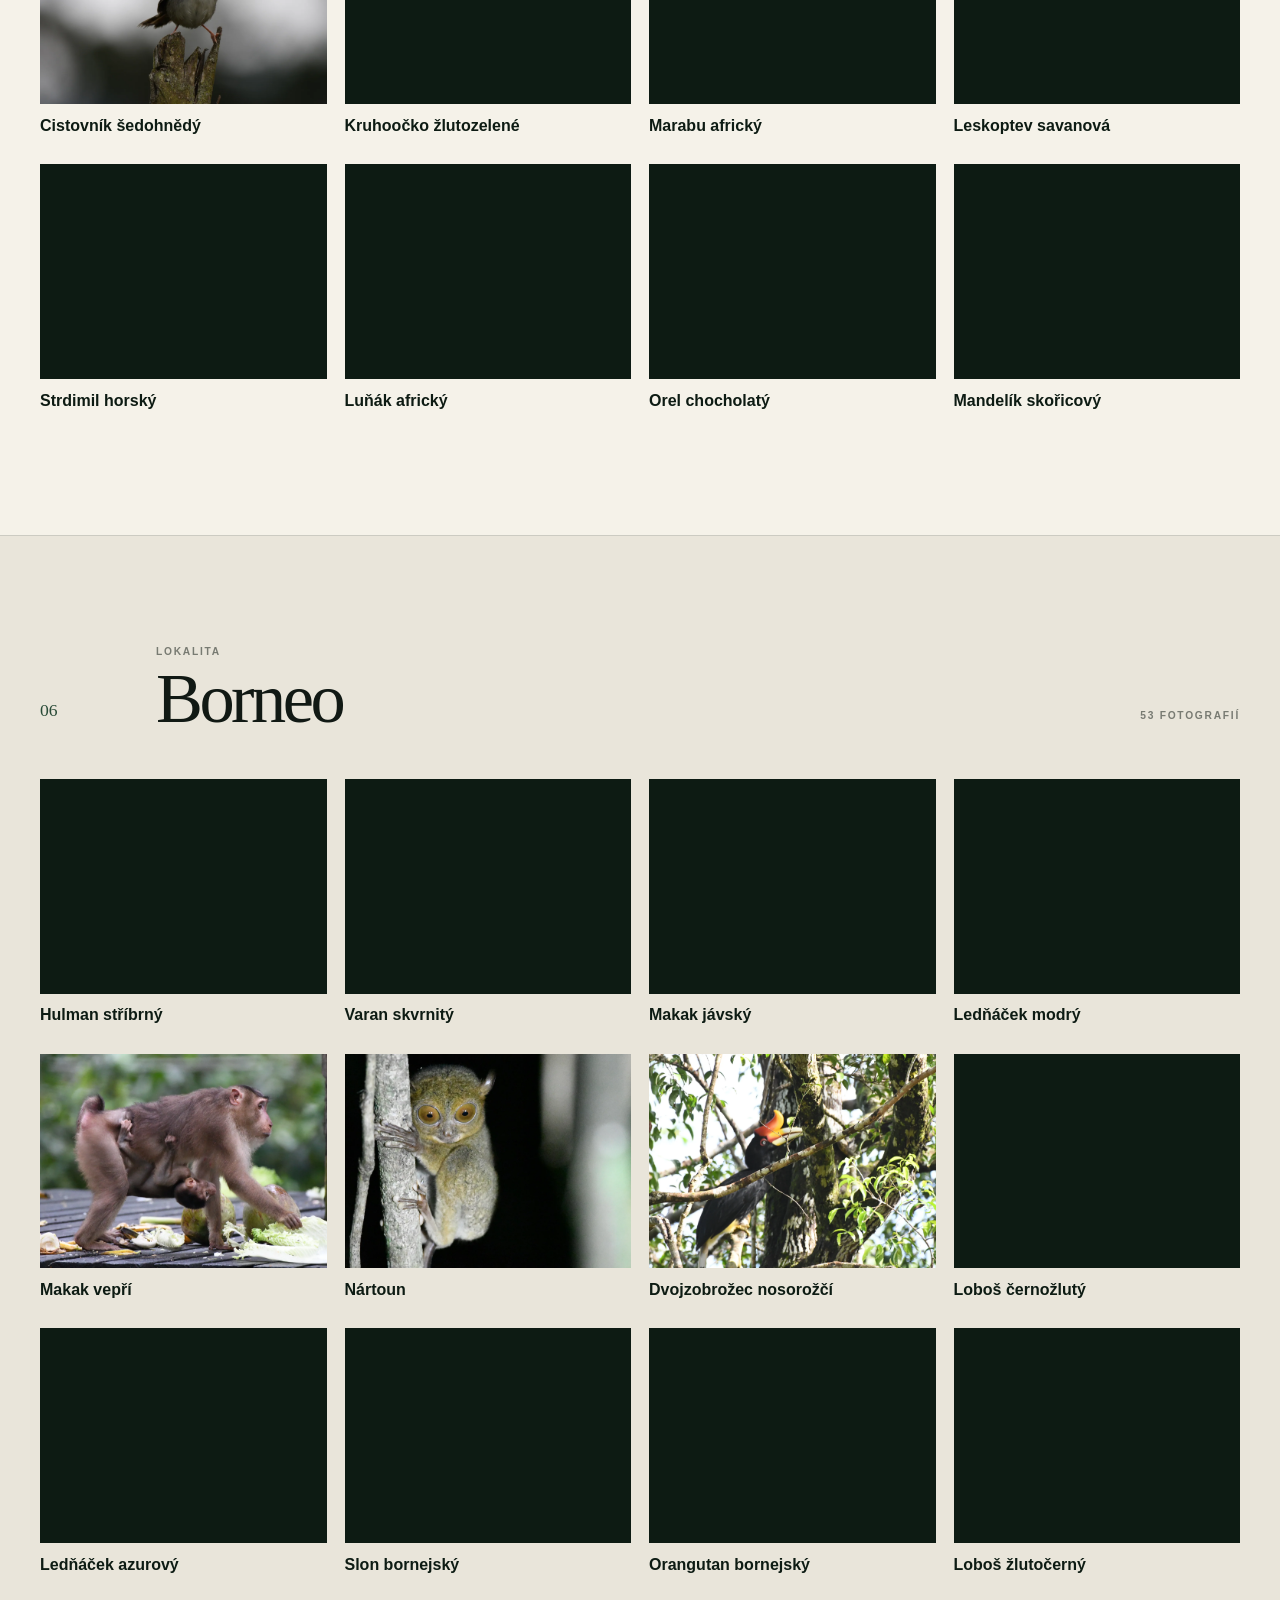
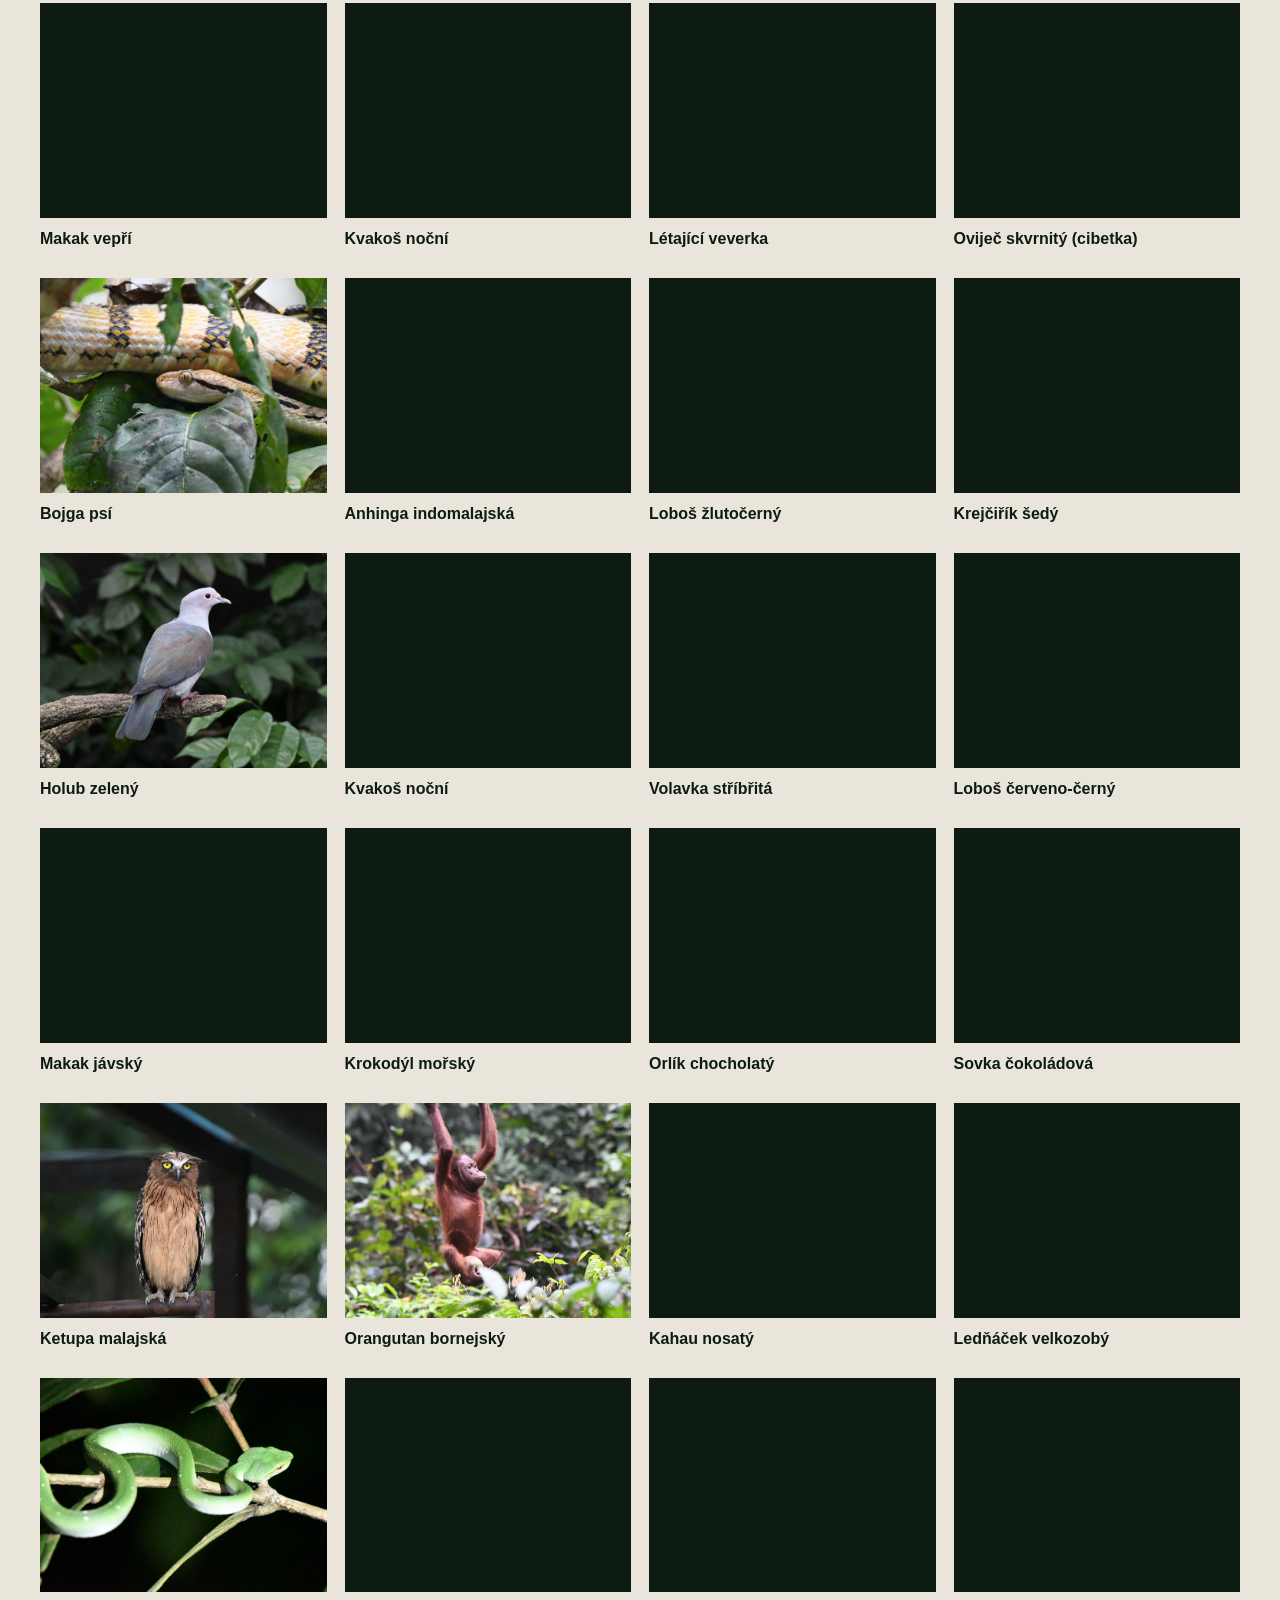
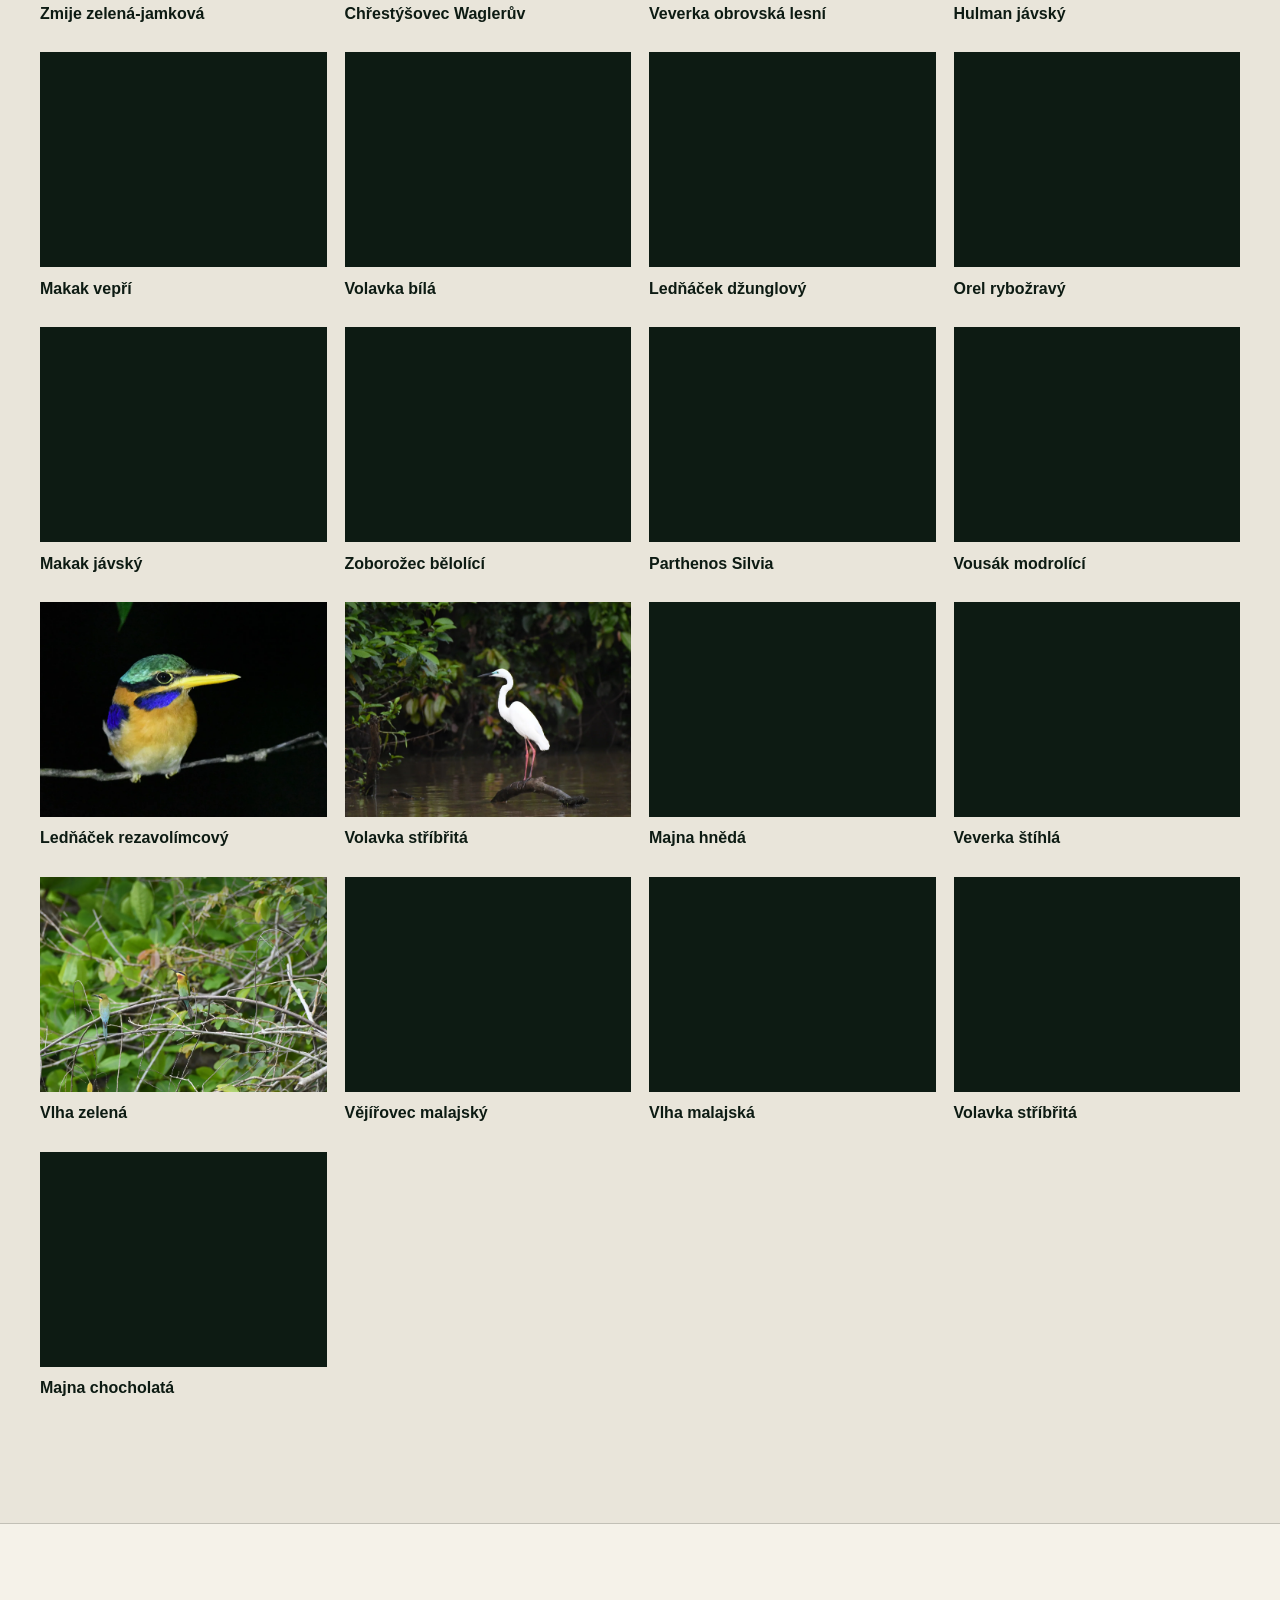
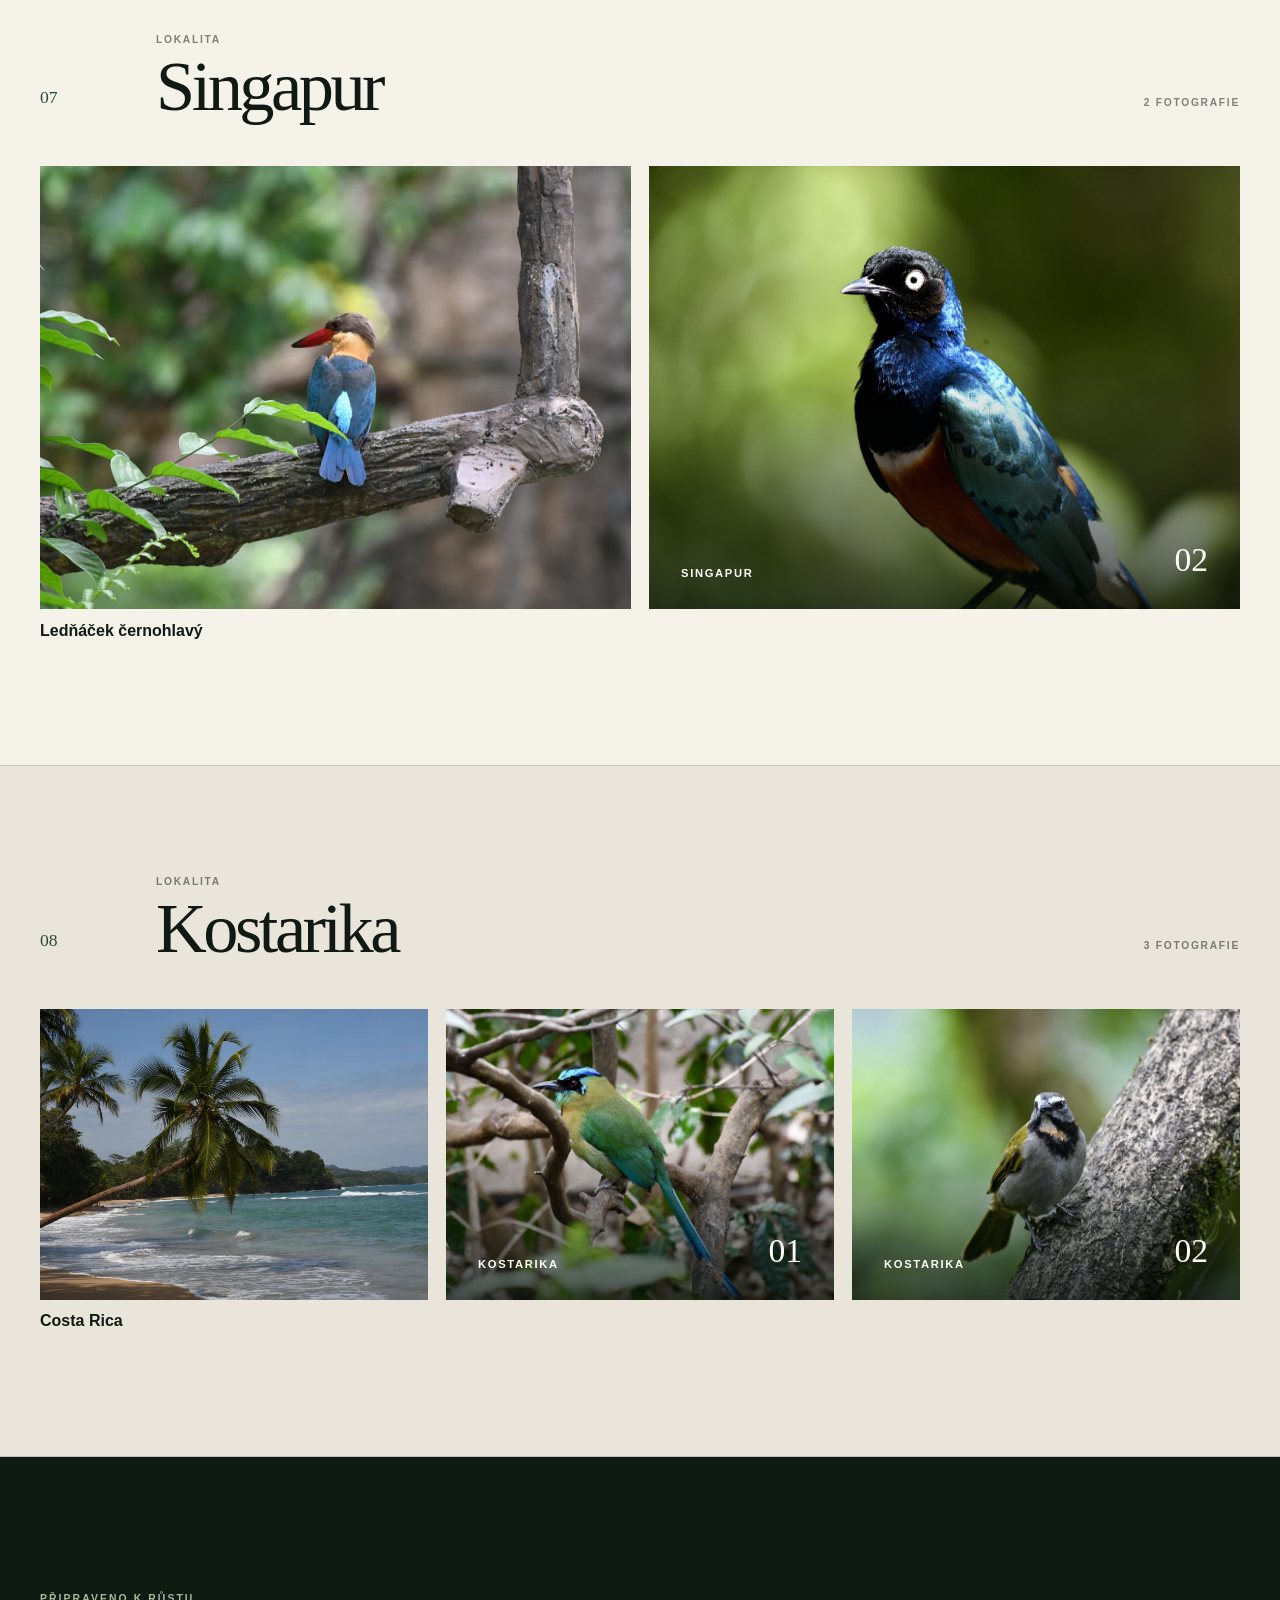
==== commit d1c2c283: "Doplnit autorovy popisky a fotografie do galerie" ====
--- a/galerie.html
+++ b/galerie.html
@@ -72,7 +72,7 @@
           <p class="section-kicker section-kicker-light" data-i18n="heroKicker">KOLEKCE PODLE LOKALITY</p>
           <h1 id="location-hero-title" data-i18n="heroTitle">Výpravy v obrazech</h1>
           <p class="location-hero-lead" data-i18n="heroLead">Osm míst. Jeden pohled na přírodu.</p>
-          <p class="location-hero-count" id="location-hero-count">8 lokalit · 118 fotografií</p>
+          <p class="location-hero-count" id="location-hero-count">8 lokalit · 151 fotografií</p>
         </div>
         <a class="scroll-cue" href="#kolekce">
           <span data-i18n="discoverCollections">Procházet kolekce</span>
@@ -102,7 +102,7 @@
               <button class="location-filter" type="button" data-location-filter="singapur" aria-pressed="false" data-i18n="locSingapore">Singapur</button>
               <button class="location-filter" type="button" data-location-filter="costarika" aria-pressed="false" data-i18n="locCostaRica">Kostarika</button>
             </div>
-            <span class="location-status" id="location-status" aria-live="polite">8 lokalit, 118 fotografií</span>
+            <span class="location-status" id="location-status" aria-live="polite">8 lokalit, 151 fotografií</span>
           </div>
         </div>
 
@@ -112,17 +112,79 @@
               <header class="location-collection-heading reveal">
                 <span class="location-index">01</span>
                 <div><p data-i18n="collectionLabel">LOKALITA</p><h2 id="madeira-title" data-i18n="locMadeira">Madeira</h2></div>
-                <span data-collection-count="2">2 fotografie</span>
+                <span data-collection-count="10">10 fotografií</span>
               </header>
-              <div class="location-photo-grid">
-                <button class="location-photo-card reveal" type="button" data-location-key="locMadeira" data-sequence="01" data-full="./assets/madeira/web/dsc-4094.webp" data-product-id="madeira-01">
-                  <img src="./assets/madeira/web/dsc-4094.webp" alt="" loading="lazy" decoding="async">
-                  <span class="location-card-shade"></span><span class="location-card-meta"><small data-i18n="locMadeira">Madeira</small><strong>01</strong></span><span class="photo-open" aria-hidden="true"><svg viewBox="0 0 24 24"><path d="M8 3H3v5M16 3h5v5M21 16v5h-5M3 16v5h5"></path></svg></span>
-                </button>
-                <button class="location-photo-card reveal" type="button" data-location-key="locMadeira" data-sequence="02" data-full="./assets/madeira/web/img-0983.webp" data-product-id="madeira-02">
-                  <img src="./assets/madeira/web/img-0983.webp" alt="" loading="lazy" decoding="async">
-                  <span class="location-card-shade"></span><span class="location-card-meta"><small data-i18n="locMadeira">Madeira</small><strong>02</strong></span><span class="photo-open" aria-hidden="true"><svg viewBox="0 0 24 24"><path d="M8 3H3v5M16 3h5v5M21 16v5h-5M3 16v5h5"></path></svg></span>
-                </button>
+              <div class="location-photo-grid location-photo-grid--catalog">
+                <figure class="location-photo-item">
+                  <button class="location-photo-card" type="button" data-location-key="locMadeira" data-sequence="01" data-full="./assets/madeira/web/dsc-4136.webp" data-product-id="madeira-dsc-4136" aria-labelledby="caption-madeira-dsc-4136">
+                    <img src="./assets/madeira/web/dsc-4136.webp" alt="" width="1234" height="1554" loading="lazy" decoding="async">
+                    <span class="photo-open" aria-hidden="true"><svg viewBox="0 0 24 24"><path d="M8 3H3v5M16 3h5v5M21 16v5h-5M3 16v5h5"></path></svg></span>
+                  </button>
+                  <figcaption class="location-photo-caption" id="caption-madeira-dsc-4136" lang="cs">Orebice rudá</figcaption>
+                </figure>
+                <figure class="location-photo-item">
+                  <button class="location-photo-card" type="button" data-location-key="locMadeira" data-sequence="02" data-full="./assets/madeira/web/dsc-3667.webp" data-product-id="madeira-dsc-3667" aria-labelledby="caption-madeira-dsc-3667">
+                    <img src="./assets/madeira/web/dsc-3667.webp" alt="" width="1747" height="2200" loading="lazy" decoding="async">
+                    <span class="photo-open" aria-hidden="true"><svg viewBox="0 0 24 24"><path d="M8 3H3v5M16 3h5v5M21 16v5h-5M3 16v5h5"></path></svg></span>
+                  </button>
+                  <figcaption class="location-photo-caption" id="caption-madeira-dsc-3667" lang="cs">Pěnice černohlavá</figcaption>
+                </figure>
+                <figure class="location-photo-item">
+                  <button class="location-photo-card" type="button" data-location-key="locMadeira" data-sequence="03" data-full="./assets/locations/madeira/originals/dsc-3610.webp" data-product-id="madeira-dsc-3610" aria-labelledby="caption-madeira-dsc-3610">
+                    <img src="./assets/locations/madeira/originals/dsc-3610.webp" alt="" width="1120" height="1680" loading="lazy" decoding="async">
+                    <span class="photo-open" aria-hidden="true"><svg viewBox="0 0 24 24"><path d="M8 3H3v5M16 3h5v5M21 16v5h-5M3 16v5h5"></path></svg></span>
+                  </button>
+                  <figcaption class="location-photo-caption" id="caption-madeira-dsc-3610" lang="cs">Plameňák karibský</figcaption>
+                </figure>
+                <figure class="location-photo-item">
+                  <button class="location-photo-card" type="button" data-location-key="locMadeira" data-sequence="04" data-full="./assets/madeira/web/dsc-3726.webp" data-product-id="madeira-dsc-3726" aria-labelledby="caption-madeira-dsc-3726">
+                    <img src="./assets/madeira/web/dsc-3726.webp" alt="" width="1873" height="2200" loading="lazy" decoding="async">
+                    <span class="photo-open" aria-hidden="true"><svg viewBox="0 0 24 24"><path d="M8 3H3v5M16 3h5v5M21 16v5h-5M3 16v5h5"></path></svg></span>
+                  </button>
+                  <figcaption class="location-photo-caption" id="caption-madeira-dsc-3726" lang="cs">Fuchsie bolívijská</figcaption>
+                </figure>
+                <figure class="location-photo-item">
+                  <button class="location-photo-card" type="button" data-location-key="locMadeira" data-sequence="05" data-full="./assets/madeira/web/dsc-3862.webp" data-product-id="madeira-dsc-3862" aria-labelledby="caption-madeira-dsc-3862">
+                    <img src="./assets/madeira/web/dsc-3862.webp" alt="" width="2200" height="1467" loading="lazy" decoding="async">
+                    <span class="photo-open" aria-hidden="true"><svg viewBox="0 0 24 24"><path d="M8 3H3v5M16 3h5v5M21 16v5h-5M3 16v5h5"></path></svg></span>
+                  </button>
+                  <figcaption class="location-photo-caption" id="caption-madeira-dsc-3862" lang="cs">Tibouchina modrokvětá</figcaption>
+                </figure>
+                <figure class="location-photo-item">
+                  <button class="location-photo-card" type="button" data-location-key="locMadeira" data-sequence="06" data-full="./assets/locations/madeira/originals/dsc-3725.webp" data-product-id="madeira-dsc-3725" aria-labelledby="caption-madeira-dsc-3725">
+                    <img src="./assets/locations/madeira/originals/dsc-3725.webp" alt="" width="1680" height="1120" loading="lazy" decoding="async">
+                    <span class="photo-open" aria-hidden="true"><svg viewBox="0 0 24 24"><path d="M8 3H3v5M16 3h5v5M21 16v5h-5M3 16v5h5"></path></svg></span>
+                  </button>
+                  <figcaption class="location-photo-caption" id="caption-madeira-dsc-3725" lang="cs">Hortenzie velkokvětá</figcaption>
+                </figure>
+                <figure class="location-photo-item">
+                  <button class="location-photo-card" type="button" data-location-key="locMadeira" data-sequence="07" data-full="./assets/locations/madeira/originals/dsc-3766.webp" data-product-id="madeira-dsc-3766" aria-labelledby="caption-madeira-dsc-3766">
+                    <img src="./assets/locations/madeira/originals/dsc-3766.webp" alt="" width="1680" height="1418" loading="lazy" decoding="async">
+                    <span class="photo-open" aria-hidden="true"><svg viewBox="0 0 24 24"><path d="M8 3H3v5M16 3h5v5M21 16v5h-5M3 16v5h5"></path></svg></span>
+                  </button>
+                  <figcaption class="location-photo-caption" id="caption-madeira-dsc-3766" lang="cs">Ještěrka madeirská</figcaption>
+                </figure>
+                <figure class="location-photo-item">
+                  <button class="location-photo-card" type="button" data-location-key="locMadeira" data-sequence="08" data-full="./assets/madeira/web/dsc-4160.webp" data-product-id="madeira-dsc-4160" aria-labelledby="caption-madeira-dsc-4160">
+                    <img src="./assets/madeira/web/dsc-4160.webp" alt="" width="2179" height="2200" loading="lazy" decoding="async">
+                    <span class="photo-open" aria-hidden="true"><svg viewBox="0 0 24 24"><path d="M8 3H3v5M16 3h5v5M21 16v5h-5M3 16v5h5"></path></svg></span>
+                  </button>
+                  <figcaption class="location-photo-caption" id="caption-madeira-dsc-4160" lang="cs">Zvonohlík zahradní</figcaption>
+                </figure>
+                <figure class="location-photo-item">
+                  <button class="location-photo-card" type="button" data-location-key="locMadeira" data-sequence="09" data-full="./assets/madeira/web/dsc-4094.webp" data-product-id="madeira-01" aria-labelledby="caption-madeira-01">
+                    <img src="./assets/madeira/web/dsc-4094.webp" alt="" width="2200" height="1923" loading="lazy" decoding="async">
+                    <span class="photo-open" aria-hidden="true"><svg viewBox="0 0 24 24"><path d="M8 3H3v5M16 3h5v5M21 16v5h-5M3 16v5h5"></path></svg></span>
+                  </button>
+                  <figcaption class="location-photo-caption" id="caption-madeira-01" lang="cs">Poštolka obecná</figcaption>
+                </figure>
+                <figure class="location-photo-item">
+                  <button class="location-photo-card" type="button" data-location-key="locMadeira" data-sequence="10" data-full="./assets/madeira/web/img-0983.webp" data-product-id="madeira-02" aria-labelledby="caption-madeira-02">
+                    <img src="./assets/madeira/web/img-0983.webp" alt="" width="1536" height="2048" loading="lazy" decoding="async">
+                    <span class="photo-open" aria-hidden="true"><svg viewBox="0 0 24 24"><path d="M8 3H3v5M16 3h5v5M21 16v5h-5M3 16v5h5"></path></svg></span>
+                  </button>
+                  <figcaption class="location-photo-caption" id="caption-madeira-02" lang="cs">Pěnkava madeirská</figcaption>
+                </figure>
               </div>
             </div>
           </section>
@@ -132,17 +194,58 @@
               <header class="location-collection-heading reveal">
                 <span class="location-index">02</span>
                 <div><p data-i18n="collectionLabel">LOKALITA</p><h2 id="spanelsko-title" data-i18n="locSpain">Španělsko</h2></div>
-                <span data-collection-count="2">2 fotografie</span>
+                <span data-collection-count="7">7 fotografií</span>
               </header>
-              <div class="location-photo-grid">
-                <button class="location-photo-card reveal" type="button" data-location-key="locSpain" data-sequence="01" data-full="./assets/locations/spanelsko/01.jpg" data-product-id="spanelsko-01">
-                  <img src="./assets/locations/spanelsko/01.jpg" alt="" loading="lazy" decoding="async">
-                  <span class="location-card-shade"></span><span class="location-card-meta"><small data-i18n="locSpain">Španělsko</small><strong>01</strong></span><span class="photo-open" aria-hidden="true"><svg viewBox="0 0 24 24"><path d="M8 3H3v5M16 3h5v5M21 16v5h-5M3 16v5h5"></path></svg></span>
-                </button>
-                <button class="location-photo-card reveal" type="button" data-location-key="locSpain" data-sequence="02" data-full="./assets/locations/spanelsko/02.jpg" data-product-id="spanelsko-02">
-                  <img src="./assets/locations/spanelsko/02.jpg" alt="" loading="lazy" decoding="async">
-                  <span class="location-card-shade"></span><span class="location-card-meta"><small data-i18n="locSpain">Španělsko</small><strong>02</strong></span><span class="photo-open" aria-hidden="true"><svg viewBox="0 0 24 24"><path d="M8 3H3v5M16 3h5v5M21 16v5h-5M3 16v5h5"></path></svg></span>
-                </button>
+              <div class="location-photo-grid location-photo-grid--catalog">
+                <figure class="location-photo-item">
+                  <button class="location-photo-card" type="button" data-location-key="locSpain" data-sequence="01" data-full="./assets/locations/spanelsko/originals/dsc-1875.webp" data-product-id="spanelsko-dsc-1875" aria-labelledby="caption-spanelsko-dsc-1875">
+                    <img src="./assets/locations/spanelsko/originals/dsc-1875.webp" alt="" width="1411" height="1562" loading="lazy" decoding="async">
+                    <span class="photo-open" aria-hidden="true"><svg viewBox="0 0 24 24"><path d="M8 3H3v5M16 3h5v5M21 16v5h-5M3 16v5h5"></path></svg></span>
+                  </button>
+                  <figcaption class="location-photo-caption" id="caption-spanelsko-dsc-1875" lang="cs">Sup bělohlavý</figcaption>
+                </figure>
+                <figure class="location-photo-item">
+                  <button class="location-photo-card" type="button" data-location-key="locSpain" data-sequence="02" data-full="./assets/locations/spanelsko/01.jpg" data-product-id="spanelsko-01" aria-labelledby="caption-spanelsko-01">
+                    <img src="./assets/locations/spanelsko/01.jpg" alt="" width="933" height="1400" loading="lazy" decoding="async">
+                    <span class="photo-open" aria-hidden="true"><svg viewBox="0 0 24 24"><path d="M8 3H3v5M16 3h5v5M21 16v5h-5M3 16v5h5"></path></svg></span>
+                  </button>
+                  <figcaption class="location-photo-caption" id="caption-spanelsko-01" lang="cs">Makak magot</figcaption>
+                </figure>
+                <figure class="location-photo-item">
+                  <button class="location-photo-card" type="button" data-location-key="locSpain" data-sequence="03" data-full="./assets/locations/spanelsko/originals/dsc-1657.webp" data-product-id="spanelsko-dsc-1657" aria-labelledby="caption-spanelsko-dsc-1657">
+                    <img src="./assets/locations/spanelsko/originals/dsc-1657.webp" alt="" width="1346" height="1680" loading="lazy" decoding="async">
+                    <span class="photo-open" aria-hidden="true"><svg viewBox="0 0 24 24"><path d="M8 3H3v5M16 3h5v5M21 16v5h-5M3 16v5h5"></path></svg></span>
+                  </button>
+                  <figcaption class="location-photo-caption" id="caption-spanelsko-dsc-1657" lang="cs">Sup bělohlavý</figcaption>
+                </figure>
+                <figure class="location-photo-item">
+                  <button class="location-photo-card" type="button" data-location-key="locSpain" data-sequence="04" data-full="./assets/locations/spanelsko/02.jpg" data-product-id="spanelsko-02" aria-labelledby="caption-spanelsko-02">
+                    <img src="./assets/locations/spanelsko/02.jpg" alt="" width="1032" height="1400" loading="lazy" decoding="async">
+                    <span class="photo-open" aria-hidden="true"><svg viewBox="0 0 24 24"><path d="M8 3H3v5M16 3h5v5M21 16v5h-5M3 16v5h5"></path></svg></span>
+                  </button>
+                  <figcaption class="location-photo-caption" id="caption-spanelsko-02" lang="cs">Volavka popelavá</figcaption>
+                </figure>
+                <figure class="location-photo-item">
+                  <button class="location-photo-card" type="button" data-location-key="locSpain" data-sequence="05" data-full="./assets/locations/spanelsko/originals/dsc-1651.webp" data-product-id="spanelsko-dsc-1651" aria-labelledby="caption-spanelsko-dsc-1651">
+                    <img src="./assets/locations/spanelsko/originals/dsc-1651.webp" alt="" width="1311" height="1680" loading="lazy" decoding="async">
+                    <span class="photo-open" aria-hidden="true"><svg viewBox="0 0 24 24"><path d="M8 3H3v5M16 3h5v5M21 16v5h-5M3 16v5h5"></path></svg></span>
+                  </button>
+                  <figcaption class="location-photo-caption" id="caption-spanelsko-dsc-1651" lang="cs">Sup bělohlavý</figcaption>
+                </figure>
+                <figure class="location-photo-item">
+                  <button class="location-photo-card" type="button" data-location-key="locSpain" data-sequence="06" data-full="./assets/locations/spanelsko/originals/dsc-1826.webp" data-product-id="spanelsko-dsc-1826" aria-labelledby="caption-spanelsko-dsc-1826">
+                    <img src="./assets/locations/spanelsko/originals/dsc-1826.webp" alt="" width="1072" height="1680" loading="lazy" decoding="async">
+                    <span class="photo-open" aria-hidden="true"><svg viewBox="0 0 24 24"><path d="M8 3H3v5M16 3h5v5M21 16v5h-5M3 16v5h5"></path></svg></span>
+                  </button>
+                  <figcaption class="location-photo-caption" id="caption-spanelsko-dsc-1826" lang="cs">Makak magot</figcaption>
+                </figure>
+                <figure class="location-photo-item">
+                  <button class="location-photo-card" type="button" data-location-key="locSpain" data-sequence="07" data-full="./assets/locations/spanelsko/originals/img-5763.webp" data-product-id="spanelsko-img-5763" aria-labelledby="caption-spanelsko-img-5763">
+                    <img src="./assets/locations/spanelsko/originals/img-5763.webp" alt="" width="1680" height="1260" loading="lazy" decoding="async">
+                    <span class="photo-open" aria-hidden="true"><svg viewBox="0 0 24 24"><path d="M8 3H3v5M16 3h5v5M21 16v5h-5M3 16v5h5"></path></svg></span>
+                  </button>
+                  <figcaption class="location-photo-caption" id="caption-spanelsko-img-5763" lang="cs">Camenito del rei</figcaption>
+                </figure>
               </div>
             </div>
           </section>
@@ -152,17 +255,163 @@
               <header class="location-collection-heading reveal">
                 <span class="location-index">03</span>
                 <div><p data-i18n="collectionLabel">LOKALITA</p><h2 id="domovina-title" data-i18n="locCzechia">Domovina česká</h2></div>
-                <span data-collection-count="2">2 fotografie</span>
+                <span data-collection-count="22">22 fotografií</span>
               </header>
-              <div class="location-photo-grid">
-                <button class="location-photo-card reveal" type="button" data-location-key="locCzechia" data-sequence="01" data-full="./assets/locations/domovina-ceska/01.jpg" data-product-id="domovina-ceska-01">
-                  <img src="./assets/locations/domovina-ceska/01.jpg" alt="" loading="lazy" decoding="async">
-                  <span class="location-card-shade"></span><span class="location-card-meta"><small data-i18n="locCzechia">Domovina česká</small><strong>01</strong></span><span class="photo-open" aria-hidden="true"><svg viewBox="0 0 24 24"><path d="M8 3H3v5M16 3h5v5M21 16v5h-5M3 16v5h5"></path></svg></span>
-                </button>
-                <button class="location-photo-card reveal" type="button" data-location-key="locCzechia" data-sequence="02" data-full="./assets/locations/domovina-ceska/02.jpg" data-product-id="domovina-ceska-02">
-                  <img src="./assets/locations/domovina-ceska/02.jpg" alt="" loading="lazy" decoding="async">
-                  <span class="location-card-shade"></span><span class="location-card-meta"><small data-i18n="locCzechia">Domovina česká</small><strong>02</strong></span><span class="photo-open" aria-hidden="true"><svg viewBox="0 0 24 24"><path d="M8 3H3v5M16 3h5v5M21 16v5h-5M3 16v5h5"></path></svg></span>
-                </button>
+              <div class="location-photo-grid location-photo-grid--catalog">
+                <figure class="location-photo-item">
+                  <button class="location-photo-card" type="button" data-location-key="locCzechia" data-sequence="01" data-full="./assets/locations/domovina-ceska/01.jpg" data-product-id="domovina-ceska-01" aria-labelledby="caption-domovina-ceska-01">
+                    <img src="./assets/locations/domovina-ceska/01.jpg" alt="" width="1685" height="1400" loading="lazy" decoding="async">
+                    <span class="photo-open" aria-hidden="true"><svg viewBox="0 0 24 24"><path d="M8 3H3v5M16 3h5v5M21 16v5h-5M3 16v5h5"></path></svg></span>
+                  </button>
+                  <figcaption class="location-photo-caption" id="caption-domovina-ceska-01" lang="cs">Strakapoud velký</figcaption>
+                </figure>
+                <figure class="location-photo-item">
+                  <button class="location-photo-card" type="button" data-location-key="locCzechia" data-sequence="02" data-full="./assets/locations/domovina-ceska/originals/dsc-4587.webp" data-product-id="domovina-ceska-dsc-4587" aria-labelledby="caption-domovina-ceska-dsc-4587">
+                    <img src="./assets/locations/domovina-ceska/originals/dsc-4587.webp" alt="" width="1626" height="1680" loading="lazy" decoding="async">
+                    <span class="photo-open" aria-hidden="true"><svg viewBox="0 0 24 24"><path d="M8 3H3v5M16 3h5v5M21 16v5h-5M3 16v5h5"></path></svg></span>
+                  </button>
+                  <figcaption class="location-photo-caption" id="caption-domovina-ceska-dsc-4587" lang="cs">Sýkora babka</figcaption>
+                </figure>
+                <figure class="location-photo-item">
+                  <button class="location-photo-card" type="button" data-location-key="locCzechia" data-sequence="03" data-full="./assets/locations/domovina-ceska/02.jpg" data-product-id="domovina-ceska-02" aria-labelledby="caption-domovina-ceska-02">
+                    <img src="./assets/locations/domovina-ceska/02.jpg" alt="" width="1720" height="1400" loading="lazy" decoding="async">
+                    <span class="photo-open" aria-hidden="true"><svg viewBox="0 0 24 24"><path d="M8 3H3v5M16 3h5v5M21 16v5h-5M3 16v5h5"></path></svg></span>
+                  </button>
+                  <figcaption class="location-photo-caption" id="caption-domovina-ceska-02" lang="cs">Žluna zelená</figcaption>
+                </figure>
+                <figure class="location-photo-item">
+                  <button class="location-photo-card" type="button" data-location-key="locCzechia" data-sequence="04" data-full="./assets/locations/domovina-ceska/originals/dsc-4362.webp" data-product-id="domovina-ceska-dsc-4362" aria-labelledby="caption-domovina-ceska-dsc-4362">
+                    <img src="./assets/locations/domovina-ceska/originals/dsc-4362.webp" alt="" width="1680" height="1357" loading="lazy" decoding="async">
+                    <span class="photo-open" aria-hidden="true"><svg viewBox="0 0 24 24"><path d="M8 3H3v5M16 3h5v5M21 16v5h-5M3 16v5h5"></path></svg></span>
+                  </button>
+                  <figcaption class="location-photo-caption" id="caption-domovina-ceska-dsc-4362" lang="cs">Žluna zelená</figcaption>
+                </figure>
+                <figure class="location-photo-item">
+                  <button class="location-photo-card" type="button" data-location-key="locCzechia" data-sequence="05" data-full="./assets/locations/domovina-ceska/originals/dsc-5775.webp" data-product-id="domovina-ceska-dsc-5775" aria-labelledby="caption-domovina-ceska-dsc-5775">
+                    <img src="./assets/locations/domovina-ceska/originals/dsc-5775.webp" alt="" width="1680" height="1143" loading="lazy" decoding="async">
+                    <span class="photo-open" aria-hidden="true"><svg viewBox="0 0 24 24"><path d="M8 3H3v5M16 3h5v5M21 16v5h-5M3 16v5h5"></path></svg></span>
+                  </button>
+                  <figcaption class="location-photo-caption" id="caption-domovina-ceska-dsc-5775" lang="cs">Kajka mořská</figcaption>
+                </figure>
+                <figure class="location-photo-item">
+                  <button class="location-photo-card" type="button" data-location-key="locCzechia" data-sequence="06" data-full="./assets/locations/domovina-ceska/originals/dsc-5772.webp" data-product-id="domovina-ceska-dsc-5772" aria-labelledby="caption-domovina-ceska-dsc-5772">
+                    <img src="./assets/locations/domovina-ceska/originals/dsc-5772.webp" alt="" width="1680" height="1120" loading="lazy" decoding="async">
+                    <span class="photo-open" aria-hidden="true"><svg viewBox="0 0 24 24"><path d="M8 3H3v5M16 3h5v5M21 16v5h-5M3 16v5h5"></path></svg></span>
+                  </button>
+                  <figcaption class="location-photo-caption" id="caption-domovina-ceska-dsc-5772" lang="cs">Kajka mořská</figcaption>
+                </figure>
+                <figure class="location-photo-item">
+                  <button class="location-photo-card" type="button" data-location-key="locCzechia" data-sequence="07" data-full="./assets/locations/domovina-ceska/originals/dsc-6288.webp" data-product-id="domovina-ceska-dsc-6288" aria-labelledby="caption-domovina-ceska-dsc-6288">
+                    <img src="./assets/locations/domovina-ceska/originals/dsc-6288.webp" alt="" width="1680" height="1120" loading="lazy" decoding="async">
+                    <span class="photo-open" aria-hidden="true"><svg viewBox="0 0 24 24"><path d="M8 3H3v5M16 3h5v5M21 16v5h-5M3 16v5h5"></path></svg></span>
+                  </button>
+                  <figcaption class="location-photo-caption" id="caption-domovina-ceska-dsc-6288" lang="cs">Husa velká</figcaption>
+                </figure>
+                <figure class="location-photo-item">
+                  <button class="location-photo-card" type="button" data-location-key="locCzechia" data-sequence="08" data-full="./assets/locations/domovina-ceska/originals/dsc-6626.webp" data-product-id="domovina-ceska-dsc-6626" aria-labelledby="caption-domovina-ceska-dsc-6626">
+                    <img src="./assets/locations/domovina-ceska/originals/dsc-6626.webp" alt="" width="1680" height="778" loading="lazy" decoding="async">
+                    <span class="photo-open" aria-hidden="true"><svg viewBox="0 0 24 24"><path d="M8 3H3v5M16 3h5v5M21 16v5h-5M3 16v5h5"></path></svg></span>
+                  </button>
+                  <figcaption class="location-photo-caption" id="caption-domovina-ceska-dsc-6626" lang="cs">Hohol severní</figcaption>
+                </figure>
+                <figure class="location-photo-item">
+                  <button class="location-photo-card" type="button" data-location-key="locCzechia" data-sequence="09" data-full="./assets/locations/domovina-ceska/originals/dsc-6672.webp" data-product-id="domovina-ceska-dsc-6672" aria-labelledby="caption-domovina-ceska-dsc-6672">
+                    <img src="./assets/locations/domovina-ceska/originals/dsc-6672.webp" alt="" width="1493" height="1680" loading="lazy" decoding="async">
+                    <span class="photo-open" aria-hidden="true"><svg viewBox="0 0 24 24"><path d="M8 3H3v5M16 3h5v5M21 16v5h-5M3 16v5h5"></path></svg></span>
+                  </button>
+                  <figcaption class="location-photo-caption" id="caption-domovina-ceska-dsc-6672" lang="cs">Zrzohlávka rudozobá</figcaption>
+                </figure>
+                <figure class="location-photo-item">
+                  <button class="location-photo-card" type="button" data-location-key="locCzechia" data-sequence="10" data-full="./assets/locations/domovina-ceska/originals/dsc-6277.webp" data-product-id="domovina-ceska-dsc-6277" aria-labelledby="caption-domovina-ceska-dsc-6277">
+                    <img src="./assets/locations/domovina-ceska/originals/dsc-6277.webp" alt="" width="1680" height="1120" loading="lazy" decoding="async">
+                    <span class="photo-open" aria-hidden="true"><svg viewBox="0 0 24 24"><path d="M8 3H3v5M16 3h5v5M21 16v5h-5M3 16v5h5"></path></svg></span>
+                  </button>
+                  <figcaption class="location-photo-caption" id="caption-domovina-ceska-dsc-6277" lang="cs">Racek chechtavý</figcaption>
+                </figure>
+                <figure class="location-photo-item">
+                  <button class="location-photo-card" type="button" data-location-key="locCzechia" data-sequence="11" data-full="./assets/locations/domovina-ceska/originals/dsc-6429.webp" data-product-id="domovina-ceska-dsc-6429" aria-labelledby="caption-domovina-ceska-dsc-6429">
+                    <img src="./assets/locations/domovina-ceska/originals/dsc-6429.webp" alt="" width="1680" height="1462" loading="lazy" decoding="async">
+                    <span class="photo-open" aria-hidden="true"><svg viewBox="0 0 24 24"><path d="M8 3H3v5M16 3h5v5M21 16v5h-5M3 16v5h5"></path></svg></span>
+                  </button>
+                  <figcaption class="location-photo-caption" id="caption-domovina-ceska-dsc-6429" lang="cs">Berneška tmavá</figcaption>
+                </figure>
+                <figure class="location-photo-item">
+                  <button class="location-photo-card" type="button" data-location-key="locCzechia" data-sequence="12" data-full="./assets/locations/domovina-ceska/originals/dsc-6373.webp" data-product-id="domovina-ceska-dsc-6373" aria-labelledby="caption-domovina-ceska-dsc-6373">
+                    <img src="./assets/locations/domovina-ceska/originals/dsc-6373.webp" alt="" width="1680" height="936" loading="lazy" decoding="async">
+                    <span class="photo-open" aria-hidden="true"><svg viewBox="0 0 24 24"><path d="M8 3H3v5M16 3h5v5M21 16v5h-5M3 16v5h5"></path></svg></span>
+                  </button>
+                  <figcaption class="location-photo-caption" id="caption-domovina-ceska-dsc-6373" lang="cs">Hohol severní</figcaption>
+                </figure>
+                <figure class="location-photo-item">
+                  <button class="location-photo-card" type="button" data-location-key="locCzechia" data-sequence="13" data-full="./assets/locations/domovina-ceska/originals/dsc-6407.webp" data-product-id="domovina-ceska-dsc-6407" aria-labelledby="caption-domovina-ceska-dsc-6407">
+                    <img src="./assets/locations/domovina-ceska/originals/dsc-6407.webp" alt="" width="1680" height="1477" loading="lazy" decoding="async">
+                    <span class="photo-open" aria-hidden="true"><svg viewBox="0 0 24 24"><path d="M8 3H3v5M16 3h5v5M21 16v5h-5M3 16v5h5"></path></svg></span>
+                  </button>
+                  <figcaption class="location-photo-caption" id="caption-domovina-ceska-dsc-6407" lang="cs">Kopřivka obecná</figcaption>
+                </figure>
+                <figure class="location-photo-item">
+                  <button class="location-photo-card" type="button" data-location-key="locCzechia" data-sequence="14" data-full="./assets/locations/domovina-ceska/originals/dsc-5050.webp" data-product-id="domovina-ceska-dsc-5050" aria-labelledby="caption-domovina-ceska-dsc-5050">
+                    <img src="./assets/locations/domovina-ceska/originals/dsc-5050.webp" alt="" width="1680" height="1496" loading="lazy" decoding="async">
+                    <span class="photo-open" aria-hidden="true"><svg viewBox="0 0 24 24"><path d="M8 3H3v5M16 3h5v5M21 16v5h-5M3 16v5h5"></path></svg></span>
+                  </button>
+                  <figcaption class="location-photo-caption" id="caption-domovina-ceska-dsc-5050" lang="cs">Mlynařík dlouhoocasý</figcaption>
+                </figure>
+                <figure class="location-photo-item">
+                  <button class="location-photo-card" type="button" data-location-key="locCzechia" data-sequence="15" data-full="./assets/locations/domovina-ceska/originals/dsc-1837.webp" data-product-id="domovina-ceska-dsc-1837" aria-labelledby="caption-domovina-ceska-dsc-1837">
+                    <img src="./assets/locations/domovina-ceska/originals/dsc-1837.webp" alt="" width="1539" height="1680" loading="lazy" decoding="async">
+                    <span class="photo-open" aria-hidden="true"><svg viewBox="0 0 24 24"><path d="M8 3H3v5M16 3h5v5M21 16v5h-5M3 16v5h5"></path></svg></span>
+                  </button>
+                  <figcaption class="location-photo-caption" id="caption-domovina-ceska-dsc-1837" lang="cs">Konopka obecná</figcaption>
+                </figure>
+                <figure class="location-photo-item">
+                  <button class="location-photo-card" type="button" data-location-key="locCzechia" data-sequence="16" data-full="./assets/locations/domovina-ceska/originals/dsc-1805.webp" data-product-id="domovina-ceska-dsc-1805" aria-labelledby="caption-domovina-ceska-dsc-1805">
+                    <img src="./assets/locations/domovina-ceska/originals/dsc-1805.webp" alt="" width="1472" height="1680" loading="lazy" decoding="async">
+                    <span class="photo-open" aria-hidden="true"><svg viewBox="0 0 24 24"><path d="M8 3H3v5M16 3h5v5M21 16v5h-5M3 16v5h5"></path></svg></span>
+                  </button>
+                  <figcaption class="location-photo-caption" id="caption-domovina-ceska-dsc-1805" lang="cs">Srnec obecný</figcaption>
+                </figure>
+                <figure class="location-photo-item">
+                  <button class="location-photo-card" type="button" data-location-key="locCzechia" data-sequence="17" data-full="./assets/locations/domovina-ceska/originals/dsc-4432.webp" data-product-id="domovina-ceska-dsc-4432" aria-labelledby="caption-domovina-ceska-dsc-4432">
+                    <img src="./assets/locations/domovina-ceska/originals/dsc-4432.webp" alt="" width="1680" height="1304" loading="lazy" decoding="async">
+                    <span class="photo-open" aria-hidden="true"><svg viewBox="0 0 24 24"><path d="M8 3H3v5M16 3h5v5M21 16v5h-5M3 16v5h5"></path></svg></span>
+                  </button>
+                  <figcaption class="location-photo-caption" id="caption-domovina-ceska-dsc-4432" lang="cs">Šoupálek dlouhoprstý</figcaption>
+                </figure>
+                <figure class="location-photo-item">
+                  <button class="location-photo-card" type="button" data-location-key="locCzechia" data-sequence="18" data-full="./assets/locations/domovina-ceska/originals/dsc-2116.webp" data-product-id="domovina-ceska-dsc-2116" aria-labelledby="caption-domovina-ceska-dsc-2116">
+                    <img src="./assets/locations/domovina-ceska/originals/dsc-2116.webp" alt="" width="1406" height="1680" loading="lazy" decoding="async">
+                    <span class="photo-open" aria-hidden="true"><svg viewBox="0 0 24 24"><path d="M8 3H3v5M16 3h5v5M21 16v5h-5M3 16v5h5"></path></svg></span>
+                  </button>
+                  <figcaption class="location-photo-caption" id="caption-domovina-ceska-dsc-2116" lang="cs">Myška drobná</figcaption>
+                </figure>
+                <figure class="location-photo-item">
+                  <button class="location-photo-card" type="button" data-location-key="locCzechia" data-sequence="19" data-full="./assets/locations/domovina-ceska/originals/dsc-0358.webp" data-product-id="domovina-ceska-dsc-0358" aria-labelledby="caption-domovina-ceska-dsc-0358">
+                    <img src="./assets/locations/domovina-ceska/originals/dsc-0358.webp" alt="" width="1266" height="1680" loading="lazy" decoding="async">
+                    <span class="photo-open" aria-hidden="true"><svg viewBox="0 0 24 24"><path d="M8 3H3v5M16 3h5v5M21 16v5h-5M3 16v5h5"></path></svg></span>
+                  </button>
+                  <figcaption class="location-photo-caption" id="caption-domovina-ceska-dsc-0358" lang="cs">Stehlík obecný</figcaption>
+                </figure>
+                <figure class="location-photo-item">
+                  <button class="location-photo-card" type="button" data-location-key="locCzechia" data-sequence="20" data-full="./assets/locations/domovina-ceska/originals/dsc-1802.webp" data-product-id="domovina-ceska-dsc-1802" aria-labelledby="caption-domovina-ceska-dsc-1802">
+                    <img src="./assets/locations/domovina-ceska/originals/dsc-1802.webp" alt="" width="1244" height="1680" loading="lazy" decoding="async">
+                    <span class="photo-open" aria-hidden="true"><svg viewBox="0 0 24 24"><path d="M8 3H3v5M16 3h5v5M21 16v5h-5M3 16v5h5"></path></svg></span>
+                  </button>
+                  <figcaption class="location-photo-caption" id="caption-domovina-ceska-dsc-1802" lang="cs">Srnec obecný</figcaption>
+                </figure>
+                <figure class="location-photo-item">
+                  <button class="location-photo-card" type="button" data-location-key="locCzechia" data-sequence="21" data-full="./assets/locations/domovina-ceska/originals/dsc-5030.webp" data-product-id="domovina-ceska-dsc-5030" aria-labelledby="caption-domovina-ceska-dsc-5030">
+                    <img src="./assets/locations/domovina-ceska/originals/dsc-5030.webp" alt="" width="1319" height="1680" loading="lazy" decoding="async">
+                    <span class="photo-open" aria-hidden="true"><svg viewBox="0 0 24 24"><path d="M8 3H3v5M16 3h5v5M21 16v5h-5M3 16v5h5"></path></svg></span>
+                  </button>
+                  <figcaption class="location-photo-caption" id="caption-domovina-ceska-dsc-5030" lang="cs">Jeřáb popelavý</figcaption>
+                </figure>
+                <figure class="location-photo-item">
+                  <button class="location-photo-card" type="button" data-location-key="locCzechia" data-sequence="22" data-full="./assets/locations/domovina-ceska/originals/dsc-2097.webp" data-product-id="domovina-ceska-dsc-2097" aria-labelledby="caption-domovina-ceska-dsc-2097">
+                    <img src="./assets/locations/domovina-ceska/originals/dsc-2097.webp" alt="" width="1438" height="1680" loading="lazy" decoding="async">
+                    <span class="photo-open" aria-hidden="true"><svg viewBox="0 0 24 24"><path d="M8 3H3v5M16 3h5v5M21 16v5h-5M3 16v5h5"></path></svg></span>
+                  </button>
+                  <figcaption class="location-photo-caption" id="caption-domovina-ceska-dsc-2097" lang="cs">Myška drobná</figcaption>
+                </figure>
               </div>
             </div>
           </section>
